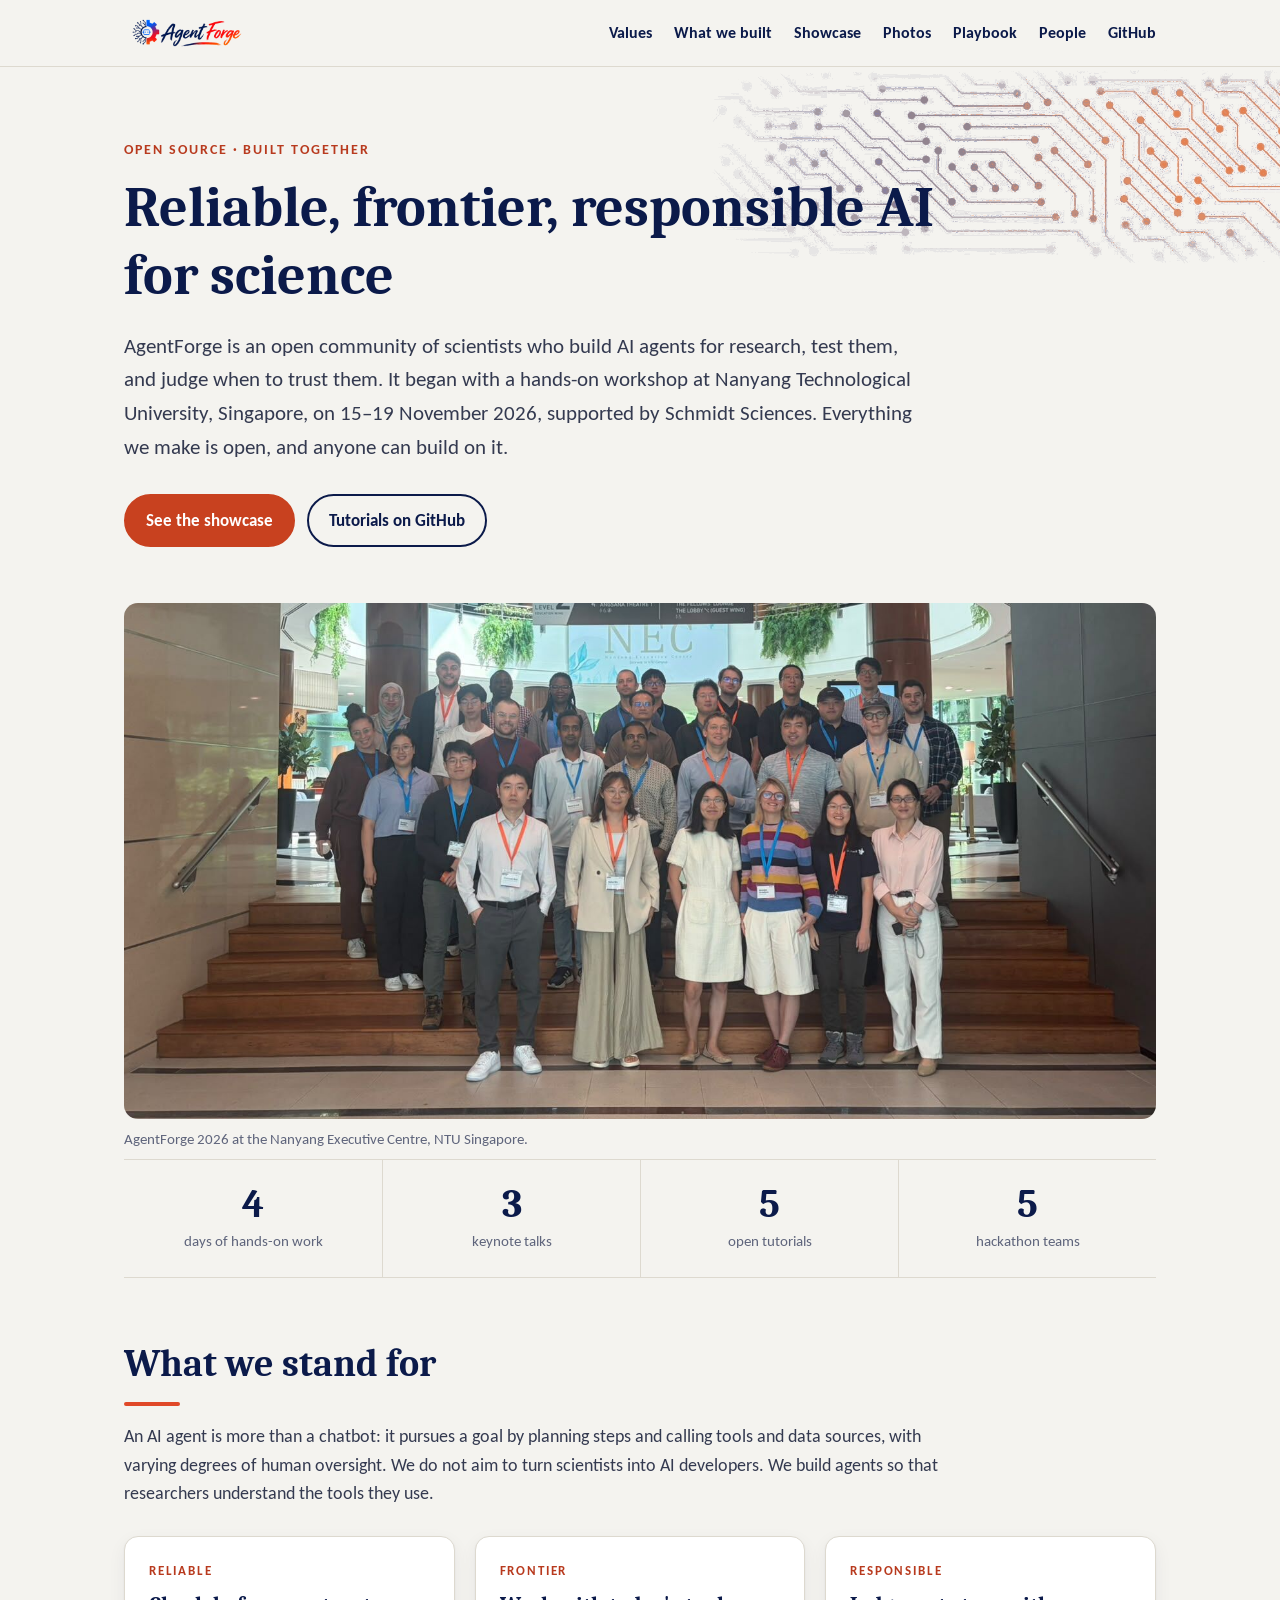
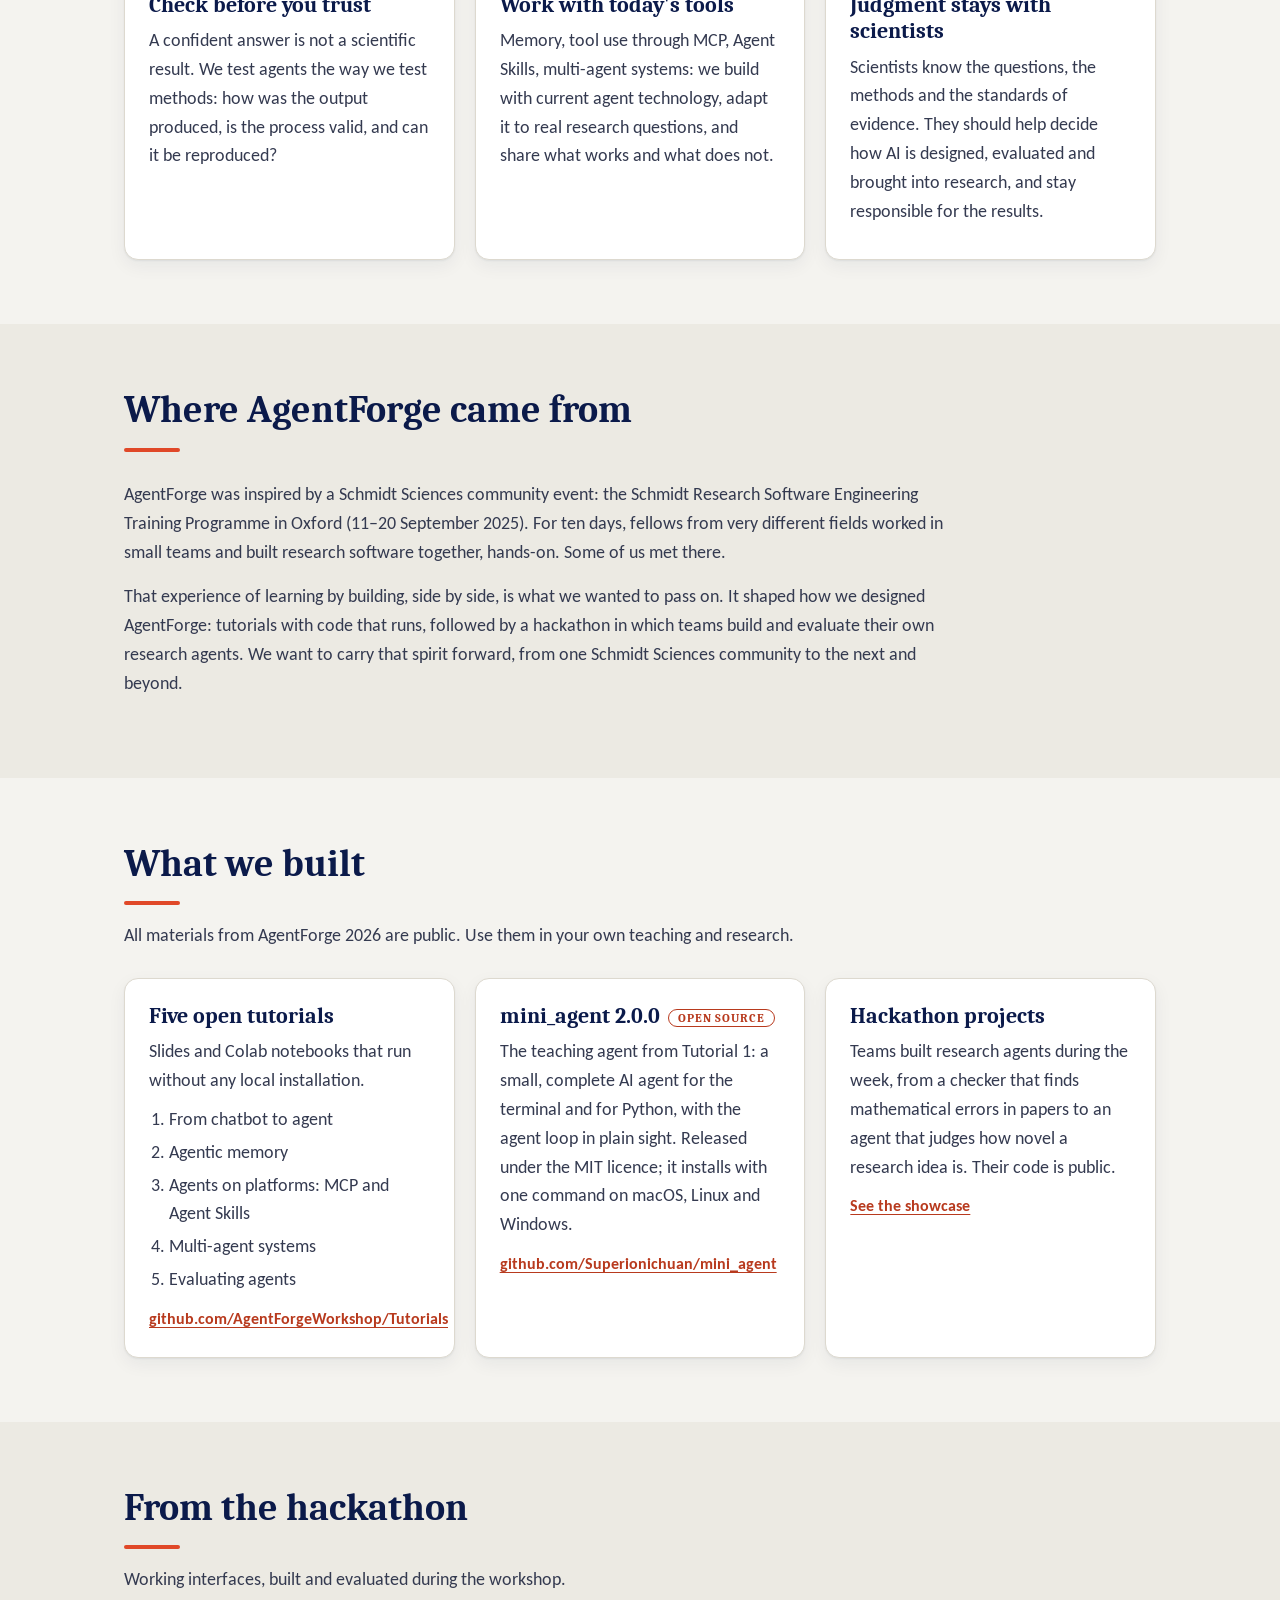
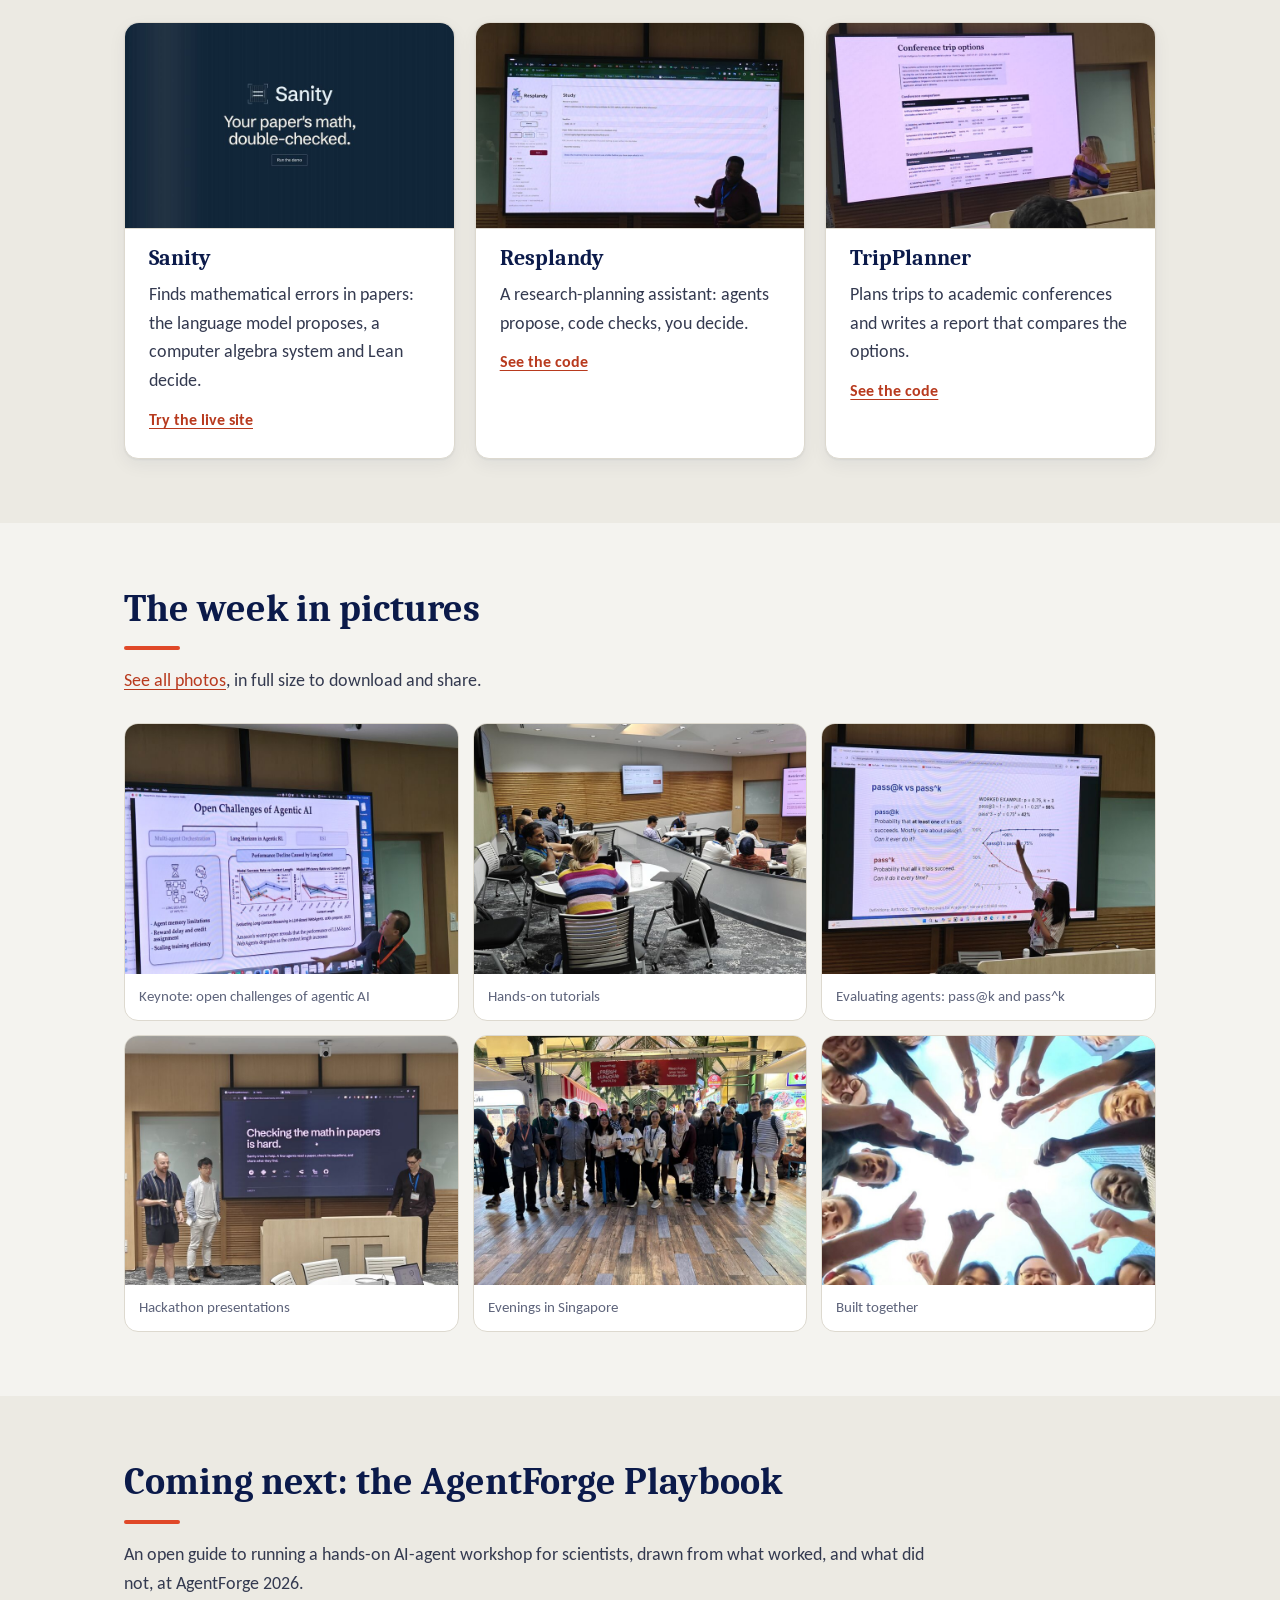
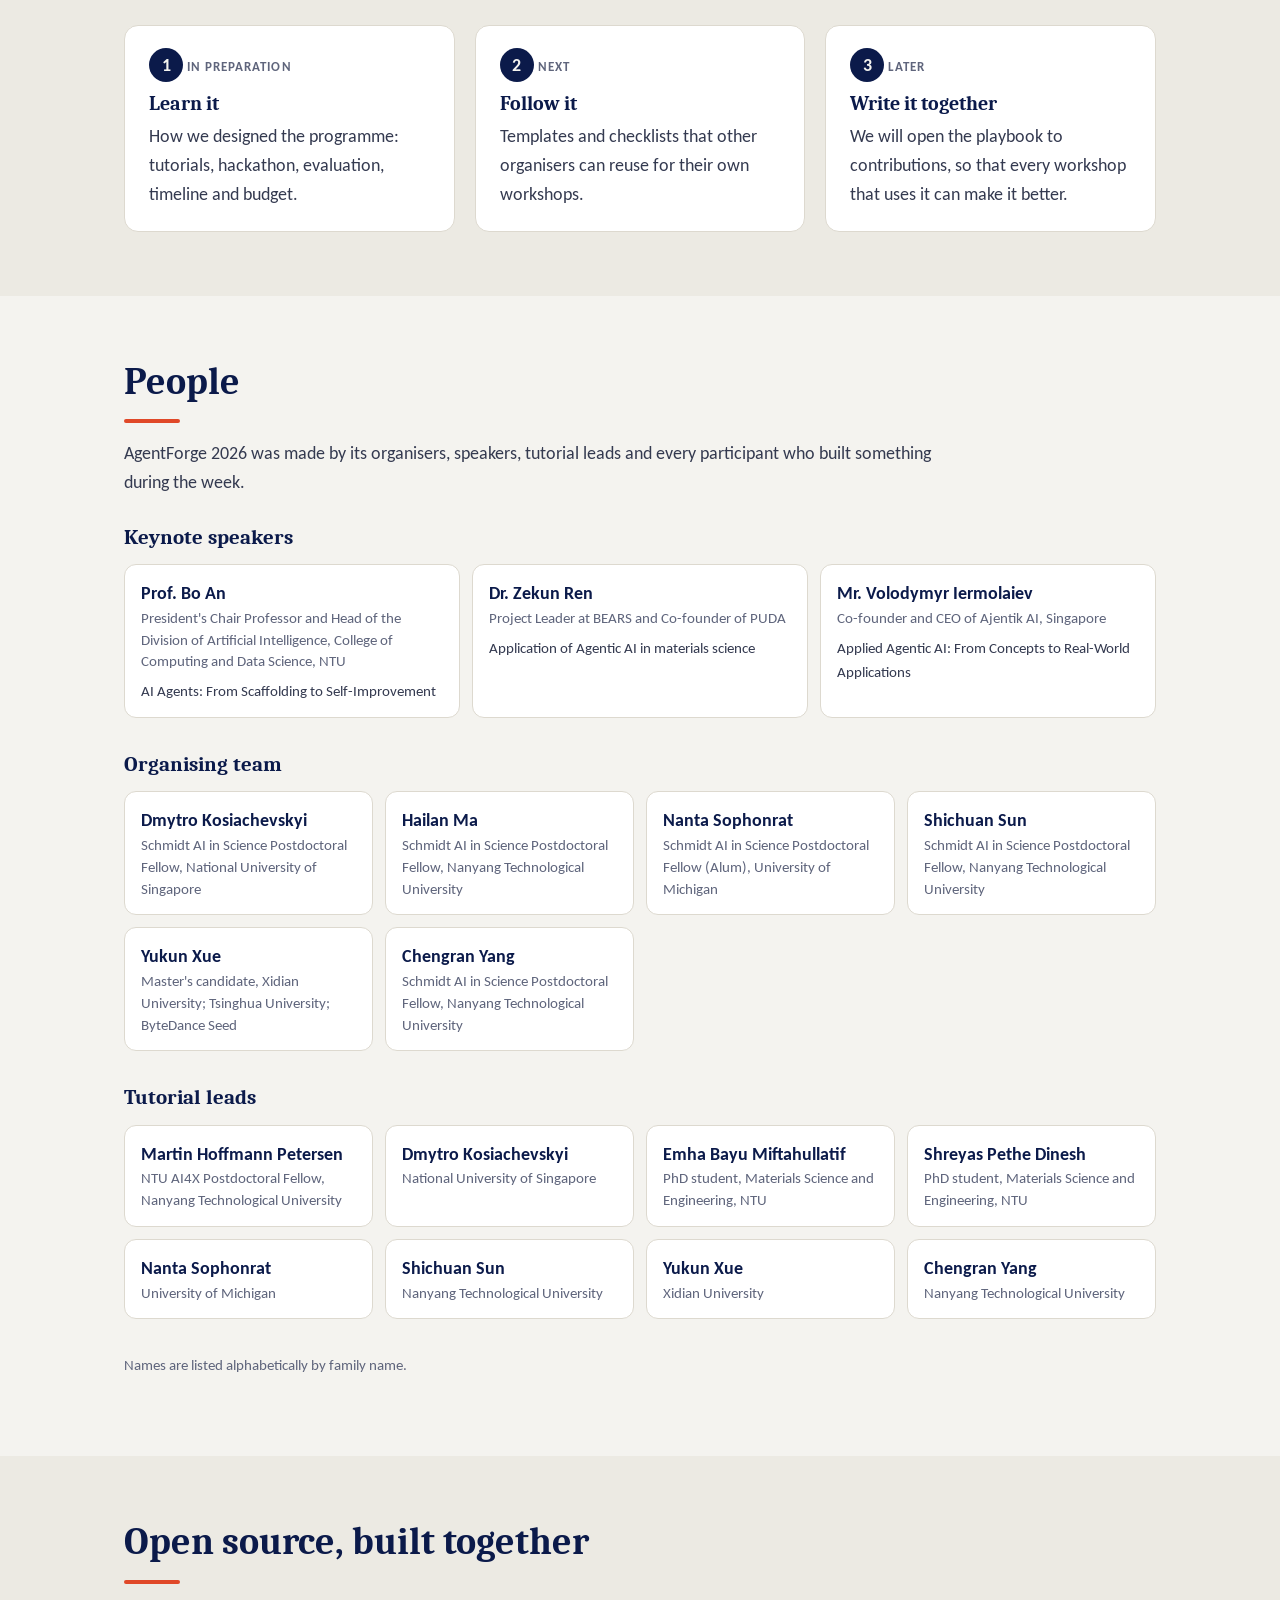
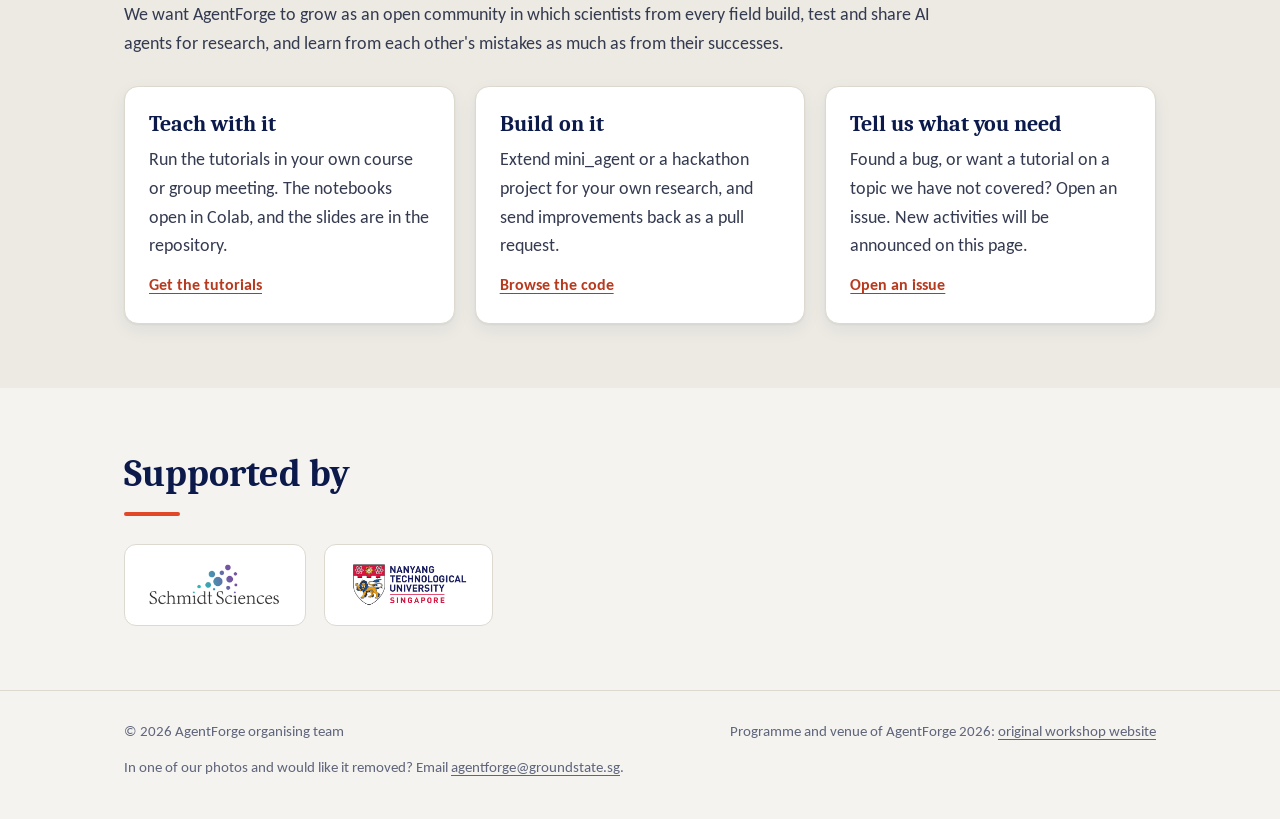
==== index.html @ 8f519581 "Footer: photo removal requests by email" ====
<!doctype html>
<html lang="en">
<head>
  <meta charset="utf-8">
  <meta name="viewport" content="width=device-width, initial-scale=1">
  <title>AgentForge — Reliable, frontier, responsible AI for science</title>
  <meta name="description" content="AgentForge is an open, co-created community of scientists who build, test and share AI agents for research. It grew from a hands-on workshop at NTU Singapore (15–19 November 2026), supported by Schmidt Sciences. All tutorials and code are open source.">
  <link rel="canonical" href="https://agentforge.groundstate.sg/">
  <meta property="og:type" content="website">
  <meta property="og:title" content="AgentForge — Reliable, frontier, responsible AI for science">
  <meta property="og:description" content="An open, co-created community of scientists building AI agents for research. Open tutorials, an open-source teaching agent, and hackathon projects from AgentForge 2026 in Singapore.">
  <meta property="og:url" content="https://agentforge.groundstate.sg/">
  <meta property="og:image" content="https://agentforge.groundstate.sg/assets/og-image.png">
  <meta name="twitter:card" content="summary_large_image">
  <link rel="icon" type="image/png" href="assets/favicon.png">
  <link rel="apple-touch-icon" href="assets/apple-touch-icon.png">
  <link rel="preconnect" href="https://fonts.googleapis.com">
  <link rel="preconnect" href="https://fonts.gstatic.com" crossorigin>
  <link href="https://fonts.googleapis.com/css2?family=Caladea:wght@400;700&family=Carlito:wght@400;700&display=swap" rel="stylesheet">
  <link rel="stylesheet" href="assets/site.css">
  <script type="application/ld+json">
  {
    "@context": "https://schema.org",
    "@type": "EducationEvent",
    "name": "AgentForge 2026: Hands-on Workshop on AI Agents as Scientific Research Assistants",
    "startDate": "2026-11-15",
    "endDate": "2026-11-19",
    "eventAttendanceMode": "https://schema.org/OfflineEventAttendanceMode",
    "location": {
      "@type": "Place",
      "name": "Nanyang Executive Centre, Nanyang Technological University",
      "address": { "@type": "PostalAddress", "addressLocality": "Singapore", "addressCountry": "SG" }
    },
    "organizer": { "@type": "Organization", "name": "AgentForge organising team", "url": "https://agentforge.groundstate.sg/" },
    "sponsor": [
      { "@type": "Organization", "name": "Schmidt Sciences" },
      { "@type": "Organization", "name": "Nanyang Technological University" }
    ],
    "url": "https://agentforge.groundstate.sg/",
    "image": "https://agentforge.groundstate.sg/assets/photos/group-nec.jpg",
    "description": "A hands-on workshop in which scientists build AI agents, learn how they work and evaluate when to trust them."
  }
  </script>
</head>
<body>
<a class="skip" href="#main">Skip to content</a>
<header class="site-header">
  <div class="wrap">
    <a class="brand" href="./" aria-label="AgentForge home">
      <picture>
        <source srcset="assets/agentforge-logo-dark.png" media="(prefers-color-scheme: dark)">
        <img src="assets/agentforge-logo.png" alt="AgentForge" width="127" height="38">
      </picture>
    </a>
    <nav class="nav" aria-label="Main">
      <a href="#values">Values</a>
      <a href="#built">What we built</a>
      <a href="showcase.html">Showcase</a>
      <a href="photos.html">Photos</a>
      <a href="#playbook">Playbook</a>
      <a href="#people">People</a>
      <a href="https://github.com/AgentForgeWorkshop">GitHub</a>
    </nav>
  </div>
</header>

<main id="main">
  <div class="hero">
    <div class="wrap">
      <p class="kicker">Open source · Built together</p>
      <h1>Reliable, frontier, responsible AI for science</h1>
      <p class="lede">AgentForge is an open community of scientists who build AI agents for research, test them, and judge when to trust them. It began with a hands-on workshop at Nanyang Technological University, Singapore, on 15–19 November 2026, supported by Schmidt Sciences. Everything we make is open, and anyone can build on it.</p>
      <div class="buttons">
        <a class="btn primary" href="showcase.html">See the showcase</a>
        <a class="btn ghost" href="https://github.com/AgentForgeWorkshop/Tutorials">Tutorials on GitHub</a>
      </div>
    </div>
  </div>

  <div class="wrap">
    <figure class="photo-band">
      <img src="assets/photos/group-nec.jpg" alt="AgentForge 2026 participants and organisers on the stairs of the Nanyang Executive Centre" width="1600" height="800">
      <figcaption>AgentForge 2026 at the Nanyang Executive Centre, NTU Singapore.</figcaption>
    </figure>
    <div class="stats" aria-label="AgentForge 2026 in numbers">
      <div class="stat"><b>4</b><span>days of hands-on work</span></div>
      <div class="stat"><b>3</b><span>keynote talks</span></div>
      <div class="stat"><b>5</b><span>open tutorials</span></div>
      <div class="stat"><b>5</b><span>hackathon teams</span></div>
    </div>
  </div>

  <section id="values">
    <div class="wrap">
      <div class="section-head">
        <h2>What we stand for</h2>
        <p>An AI agent is more than a chatbot: it pursues a goal by planning steps and calling tools and data sources, with varying degrees of human oversight. We do not aim to turn scientists into AI developers. We build agents so that researchers understand the tools they use.</p>
      </div>
      <div class="grid">
        <div class="card">
          <p class="pillar-word">Reliable</p>
          <h3>Check before you trust</h3>
          <p>A confident answer is not a scientific result. We test agents the way we test methods: how was the output produced, is the process valid, and can it be reproduced?</p>
        </div>
        <div class="card">
          <p class="pillar-word">Frontier</p>
          <h3>Work with today's tools</h3>
          <p>Memory, tool use through MCP, Agent Skills, multi-agent systems: we build with current agent technology, adapt it to real research questions, and share what works and what does not.</p>
        </div>
        <div class="card">
          <p class="pillar-word">Responsible</p>
          <h3>Judgment stays with scientists</h3>
          <p>Scientists know the questions, the methods and the standards of evidence. They should help decide how AI is designed, evaluated and brought into research, and stay responsible for the results.</p>
        </div>
      </div>
    </div>
  </section>

  <section class="alt" id="origin">
    <div class="wrap"><div class="prose">
      <div class="section-head">
        <h2>Where AgentForge came from</h2>
      </div>
      <p>AgentForge was inspired by a Schmidt Sciences community event: the Schmidt Research Software Engineering Training Programme in Oxford (11–20 September 2025). For ten days, fellows from very different fields worked in small teams and built research software together, hands-on. Some of us met there.</p>
      <p>That experience of learning by building, side by side, is what we wanted to pass on. It shaped how we designed AgentForge: tutorials with code that runs, followed by a hackathon in which teams build and evaluate their own research agents. We want to carry that spirit forward, from one Schmidt Sciences community to the next and beyond.</p>
    </div></div>
  </section>

  <section id="built">
    <div class="wrap">
      <div class="section-head">
        <h2>What we built</h2>
        <p>All materials from AgentForge 2026 are public. Use them in your own teaching and research.</p>
      </div>
      <div class="grid">
        <div class="card">
          <h3>Five open tutorials</h3>
          <p>Slides and Colab notebooks that run without any local installation.</p>
          <ol>
            <li>From chatbot to agent</li>
            <li>Agentic memory</li>
            <li>Agents on platforms: MCP and Agent Skills</li>
            <li>Multi-agent systems</li>
            <li>Evaluating agents</li>
          </ol>
          <a class="more" href="https://github.com/AgentForgeWorkshop/Tutorials">github.com/AgentForgeWorkshop/Tutorials</a>
        </div>
        <div class="card">
          <h3>mini_agent 2.0.0<span class="badge">open source</span></h3>
          <p>The teaching agent from Tutorial 1: a small, complete AI agent for the terminal and for Python, with the agent loop in plain sight. Released under the MIT licence; it installs with one command on macOS, Linux and Windows.</p>
          <a class="more" href="https://github.com/Superionichuan/mini_agent">github.com/Superionichuan/mini_agent</a>
        </div>
        <div class="card">
          <h3>Hackathon projects</h3>
          <p>Teams built research agents during the week, from a checker that finds mathematical errors in papers to an agent that judges how novel a research idea is. Their code is public.</p>
          <a class="more" href="showcase.html">See the showcase</a>
        </div>
      </div>
    </div>
  </section>

  <section class="alt" id="hackathon">
    <div class="wrap">
      <div class="section-head">
        <h2>From the hackathon</h2>
        <p>Working interfaces, built and evaluated during the workshop.</p>
      </div>
      <div class="grid">
        <div class="card">
          <figure class="shot"><img src="assets/photos/ui-sanity.jpg" alt="Sanity website: Your paper's math, double-checked" width="800" height="500" loading="lazy"></figure>
          <h3>Sanity</h3>
          <p>Finds mathematical errors in papers: the language model proposes, a computer algebra system and Lean decide.</p>
          <a class="more" href="https://ilkhamfy.github.io/sanity/">Try the live site</a>
        </div>
        <div class="card">
          <figure class="shot"><img src="assets/photos/ui-resplandy.jpg" alt="The Resplandy research-planning app shown on the screen during the final presentations" width="800" height="500" loading="lazy"></figure>
          <h3>Resplandy</h3>
          <p>A research-planning assistant: agents propose, code checks, you decide.</p>
          <a class="more" href="https://github.com/rugphy-hub/resplandy">See the code</a>
        </div>
        <div class="card">
          <figure class="shot"><img src="assets/photos/ui-tripplanner.jpg" alt="A TripPlanner report comparing conference trip options, shown during the final presentations" width="800" height="500" loading="lazy"></figure>
          <h3>TripPlanner</h3>
          <p>Plans trips to academic conferences and writes a report that compares the options.</p>
          <a class="more" href="https://github.com/AgentForgeWorkshop/TripPlanner">See the code</a>
        </div>
      </div>
    </div>
  </section>


  <section id="photos">
    <div class="wrap">
      <div class="section-head">
        <h2>The week in pictures</h2>
        <p><a href="photos.html">See all photos</a>, in full size to download and share.</p>
      </div>
      <div class="gallery">
        <figure><img src="assets/photos/keynote.jpg" alt="Prof. Bo An giving the opening keynote" width="800" height="600" loading="lazy"><figcaption>Keynote: open challenges of agentic AI</figcaption></figure>
        <figure><img src="assets/photos/hands-on.jpg" alt="Participants working on laptops at round tables" width="800" height="600" loading="lazy"><figcaption>Hands-on tutorials</figcaption></figure>
        <figure><img src="assets/photos/tutorial.jpg" alt="A tutorial lead explaining pass@k at the screen" width="800" height="600" loading="lazy"><figcaption>Evaluating agents: pass@k and pass^k</figcaption></figure>
        <figure><img src="assets/photos/hackathon.jpg" alt="The Sanity team presenting their project" width="800" height="600" loading="lazy"><figcaption>Hackathon presentations</figcaption></figure>
        <figure><img src="assets/photos/evening.jpg" alt="Participants together on an evening outing in Singapore" width="800" height="600" loading="lazy"><figcaption>Evenings in Singapore</figcaption></figure>
        <figure><img src="assets/photos/together.jpg" alt="Participants' hands meeting in a circle, seen from below" width="800" height="600" loading="lazy"><figcaption>Built together</figcaption></figure>
      </div>
    </div>
  </section>

  <section class="alt" id="playbook">
    <div class="wrap">
      <div class="section-head">
        <h2>Coming next: the AgentForge Playbook</h2>
        <p>An open guide to running a hands-on AI-agent workshop for scientists, drawn from what worked, and what did not, at AgentForge 2026.</p>
      </div>
      <div class="steps">
        <div class="step">
          <span class="status">In preparation</span>
          <h3>Learn it</h3>
          <p>How we designed the programme: tutorials, hackathon, evaluation, timeline and budget.</p>
        </div>
        <div class="step">
          <span class="status">Next</span>
          <h3>Follow it</h3>
          <p>Templates and checklists that other organisers can reuse for their own workshops.</p>
        </div>
        <div class="step">
          <span class="status">Later</span>
          <h3>Write it together</h3>
          <p>We will open the playbook to contributions, so that every workshop that uses it can make it better.</p>
        </div>
      </div>
    </div>
  </section>

  <section id="people">
    <div class="wrap">
      <div class="section-head">
        <h2>People</h2>
        <p>AgentForge 2026 was made by its organisers, speakers, tutorial leads and every participant who built something during the week.</p>
      </div>

      <div class="people-group">
        <h3>Keynote speakers</h3>
        <ul class="people">
          <li><b>Prof. Bo An</b><span>President's Chair Professor and Head of the Division of Artificial Intelligence, College of Computing and Data Science, NTU</span><em>AI Agents: From Scaffolding to Self-Improvement</em></li>
          <li><b>Dr. Zekun Ren</b><span>Project Leader at BEARS and Co-founder of PUDA</span><em>Application of Agentic AI in materials science</em></li>
          <li><b>Mr. Volodymyr Iermolaiev</b><span>Co-founder and CEO of Ajentik AI, Singapore</span><em>Applied Agentic AI: From Concepts to Real-World Applications</em></li>
        </ul>
      </div>

      <div class="people-group">
        <h3>Organising team</h3>
        <ul class="people">
          <li><b>Dmytro Kosiachevskyi</b><span>Schmidt AI in Science Postdoctoral Fellow, National University of Singapore</span></li>
          <li><b>Hailan Ma</b><span>Schmidt AI in Science Postdoctoral Fellow, Nanyang Technological University</span></li>
          <li><b>Nanta Sophonrat</b><span>Schmidt AI in Science Postdoctoral Fellow (Alum), University of Michigan</span></li>
          <li><b>Shichuan Sun</b><span>Schmidt AI in Science Postdoctoral Fellow, Nanyang Technological University</span></li>
          <li><b>Yukun Xue</b><span>Master's candidate, Xidian University; Tsinghua University; ByteDance Seed</span></li>
          <li><b>Chengran Yang</b><span>Schmidt AI in Science Postdoctoral Fellow, Nanyang Technological University</span></li>
        </ul>
      </div>

      <div class="people-group">
        <h3>Tutorial leads</h3>
        <ul class="people">
          <li><b>Martin Hoffmann Petersen</b><span>NTU AI4X Postdoctoral Fellow, Nanyang Technological University</span></li>
          <li><b>Dmytro Kosiachevskyi</b><span>National University of Singapore</span></li>
          <li><b>Emha Bayu Miftahullatif</b><span>PhD student, Materials Science and Engineering, NTU</span></li>
          <li><b>Shreyas Pethe Dinesh</b><span>PhD student, Materials Science and Engineering, NTU</span></li>
          <li><b>Nanta Sophonrat</b><span>University of Michigan</span></li>
          <li><b>Shichuan Sun</b><span>Nanyang Technological University</span></li>
          <li><b>Yukun Xue</b><span>Xidian University</span></li>
          <li><b>Chengran Yang</b><span>Nanyang Technological University</span></li>
        </ul>
      </div>
      <p class="note">Names are listed alphabetically by family name.</p>
    </div>
  </section>

  <section class="alt" id="involved">
    <div class="wrap">
      <div class="section-head">
        <h2>Open source, built together</h2>
        <p>We want AgentForge to grow as an open community in which scientists from every field build, test and share AI agents for research, and learn from each other's mistakes as much as from their successes.</p>
      </div>
      <div class="grid">
        <div class="card">
          <h3>Teach with it</h3>
          <p>Run the tutorials in your own course or group meeting. The notebooks open in Colab, and the slides are in the repository.</p>
          <a class="more" href="https://github.com/AgentForgeWorkshop/Tutorials">Get the tutorials</a>
        </div>
        <div class="card">
          <h3>Build on it</h3>
          <p>Extend mini_agent or a hackathon project for your own research, and send improvements back as a pull request.</p>
          <a class="more" href="https://github.com/AgentForgeWorkshop">Browse the code</a>
        </div>
        <div class="card">
          <h3>Tell us what you need</h3>
          <p>Found a bug, or want a tutorial on a topic we have not covered? Open an issue. New activities will be announced on this page.</p>
          <a class="more" href="https://github.com/AgentForgeWorkshop/Tutorials/issues">Open an issue</a>
        </div>
      </div>
    </div>
  </section>

  <section id="supporters">
    <div class="wrap">
      <div class="section-head">
        <h2>Supported by</h2>
      </div>
      <div class="supporters">
        <a href="https://www.schmidtsciences.org/"><img src="assets/schmidt-logo.png" alt="Schmidt Sciences" width="140" height="52"></a>
        <a href="https://www.ntu.edu.sg/"><img src="assets/ntu-logo.png" alt="Nanyang Technological University" width="127" height="52"></a>
      </div>
    </div>
  </section>
</main>

<footer class="site-footer">
  <div class="wrap">
    <span>© 2026 AgentForge organising team</span>
    <span>Programme and venue of AgentForge 2026: <a href="https://agentforgeworkshop.github.io/workshop-site/">original workshop website</a></span>
    <span>In one of our photos and would like it removed? Email <a href="mailto:agentforge@groundstate.sg">agentforge@groundstate.sg</a>.</span>
  </div>
</footer>
</body>
</html>
---- assets/site.css ----
/* AgentForge site — palette and type follow the workshop slides (navy, orange-red; Caladea / Carlito) */
:root {
  --bg: #F4F3EF;
  --panel: #FFFFFF;
  --panel-alt: #ECEAE3;
  --ink: #0B1A4A;
  --text: #343A50;
  --muted: #5F657C;
  --border: #DDD9CF;
  --accent: #E04828;          /* decorative: rules, dots */
  --accent-text: #B83A1E;     /* links and kickers on light background (AA) */
  --accent-strong: #C8411F;   /* button background with white text (AA) */
  --chip: #FFFFFF;
  --shadow: 0 1px 2px rgba(11, 26, 74, .06), 0 6px 18px rgba(11, 26, 74, .06);
  --radius: 14px;
  --max: 1080px;
  --font-display: 'Caladea', Cambria, Georgia, serif;
  --font-body: 'Carlito', Calibri, 'Segoe UI', system-ui, -apple-system, sans-serif;
}
@media (prefers-color-scheme: dark) {
  :root {
    --bg: #0D1330;
    --panel: #141B3D;
    --panel-alt: #1A2248;
    --ink: #EEF0F8;
    --text: #CDD1E1;
    --muted: #9AA0BA;
    --border: #283058;
    --accent: #F06A4A;
    --accent-text: #FF8A6B;
    --accent-strong: #C8411F;
    --chip: #F4F3EF;
    --shadow: none;
  }
}

* { box-sizing: border-box; }
html { scroll-behavior: smooth; }
body {
  margin: 0;
  background: var(--bg);
  color: var(--text);
  font-family: var(--font-body);
  font-size: 18px;
  line-height: 1.6;
  -webkit-font-smoothing: antialiased;
}
img { max-width: 100%; height: auto; }
a { color: var(--accent-text); text-underline-offset: 3px; }
a:hover { text-decoration-thickness: 2px; }
h1, h2, h3 { font-family: var(--font-display); color: var(--ink); line-height: 1.2; margin: 0; font-weight: 700; }
.wrap { max-width: var(--max); margin: 0 auto; padding: 0 24px; }
.skip { position: absolute; left: -999px; }
.skip:focus { left: 16px; top: 12px; background: var(--panel); padding: 8px 12px; z-index: 10; }

/* header */
.site-header { border-bottom: 1px solid var(--border); background: var(--bg); }
.site-header .wrap { display: flex; align-items: center; justify-content: space-between; gap: 16px; padding-top: 14px; padding-bottom: 14px; flex-wrap: wrap; }
.brand img { height: 38px; width: auto; display: block; }
.nav { display: flex; gap: 22px; flex-wrap: wrap; font-size: 16px; }
.nav a { color: var(--ink); text-decoration: none; font-weight: 600; }
.nav a:hover, .nav a[aria-current="page"] { color: var(--accent-text); }

/* hero */
.hero { position: relative; overflow: hidden; padding: 72px 0 56px; }
.hero::after {
  content: ""; position: absolute; right: -40px; top: 0; width: 620px; height: 200px;
  background: url("circuit.png") right top / contain no-repeat; opacity: .85; pointer-events: none;
}
@media (prefers-color-scheme: dark) { .hero::after { opacity: .45; } }
.kicker { font-size: 14px; font-weight: 700; letter-spacing: .14em; text-transform: uppercase; color: var(--accent-text); margin: 0 0 14px; }
.hero h1 { font-size: clamp(34px, 5.2vw, 56px); max-width: 15em; position: relative; z-index: 1; }
.lede { font-size: 21px; max-width: 38em; margin: 20px 0 30px; position: relative; z-index: 1; }
.buttons { display: flex; gap: 12px; flex-wrap: wrap; position: relative; z-index: 1; }
.btn { display: inline-block; padding: 11px 20px; border-radius: 999px; font-weight: 700; font-size: 17px; text-decoration: none; border: 2px solid var(--accent-strong); }
.btn.primary { background: var(--accent-strong); color: #fff; }
.btn.ghost { color: var(--ink); border-color: var(--ink); }
.btn:hover { filter: brightness(1.06); }

/* stats */
.stats { display: grid; grid-template-columns: repeat(auto-fit, minmax(150px, 1fr)); gap: 0; border-top: 1px solid var(--border); border-bottom: 1px solid var(--border); }
.stat { padding: 22px 12px; text-align: center; }
.stat + .stat { border-left: 1px solid var(--border); }
.stat b { display: block; font-family: var(--font-display); font-size: 40px; color: var(--ink); line-height: 1.1; }
.stat span { font-size: 15px; color: var(--muted); }
@media (max-width: 620px) { .stat + .stat { border-left: none; } .stat { border-bottom: 1px solid var(--border); } }

/* sections */
section { padding: 64px 0; }
section.alt { background: var(--panel-alt); }
.section-head { max-width: 46em; margin-bottom: 28px; }
.section-head h2 { font-size: clamp(28px, 3.4vw, 38px); }
.section-head h2::after { content: ""; display: block; width: 56px; height: 4px; background: var(--accent); margin-top: 14px; border-radius: 2px; }
.section-head p { margin: 16px 0 0; }
.grid { display: grid; gap: 20px; grid-template-columns: repeat(auto-fit, minmax(270px, 1fr)); }
.card { background: var(--panel); border: 1px solid var(--border); border-radius: var(--radius); padding: 24px; box-shadow: var(--shadow); }
.card h3 { font-size: 22px; margin-bottom: 8px; }
.card p { margin: 0 0 10px; }
.card ul, .card ol { margin: 6px 0 10px; padding-left: 20px; }
.card li { margin: 4px 0; }
.card .more { font-weight: 700; font-size: 16px; }
.badge { display: inline-block; font-size: 12px; font-weight: 700; letter-spacing: .08em; text-transform: uppercase; color: var(--accent-text); border: 1px solid currentColor; border-radius: 999px; padding: 1px 9px; margin-left: 8px; vertical-align: middle; }
.prose { max-width: 46em; }
.prose p { margin: 0 0 16px; }

/* quotes */
.quotes { display: grid; gap: 20px; grid-template-columns: repeat(auto-fit, minmax(260px, 1fr)); }
blockquote { margin: 0; background: var(--panel); border-left: 4px solid var(--accent); border-radius: 0 var(--radius) var(--radius) 0; padding: 20px 22px; font-family: var(--font-display); font-size: 20px; color: var(--ink); box-shadow: var(--shadow); }
.note { font-size: 15px; color: var(--muted); margin-top: 14px; }

/* people */
.people-group { margin-bottom: 34px; }
.people-group h3 { font-size: 21px; margin-bottom: 14px; }
.people { display: grid; gap: 12px; grid-template-columns: repeat(auto-fit, minmax(240px, 1fr)); list-style: none; margin: 0; padding: 0; }
.people li { background: var(--panel); border: 1px solid var(--border); border-radius: 12px; padding: 14px 16px; }
.people b { display: block; color: var(--ink); font-size: 18px; }
.people span { display: block; font-size: 15px; color: var(--muted); line-height: 1.45; }
.people em { display: block; font-style: normal; font-size: 15px; color: var(--text); margin-top: 6px; }

/* supporters */
.supporters { display: flex; gap: 18px; flex-wrap: wrap; align-items: center; }
.supporters a { background: var(--chip); border: 1px solid var(--border); border-radius: 12px; padding: 14px 20px; display: inline-flex; }
.supporters img { height: 52px; width: auto; display: block; }

/* footer */
.site-footer { border-top: 1px solid var(--border); padding: 28px 0 40px; font-size: 15px; color: var(--muted); }
.site-footer .wrap { display: flex; gap: 12px 28px; flex-wrap: wrap; justify-content: space-between; }
.site-footer a { color: var(--muted); }

@media (max-width: 620px) {
  body { font-size: 17px; }
  .wrap { padding: 0 16px; }
  .hero { padding: 48px 0 40px; }
  .hero::after { width: 300px; height: 96px; right: -70px; top: -18px; opacity: .3; }
  section { padding: 48px 0; }
  .nav { gap: 16px; }
}

/* photos */
.photo-band { margin: 0 auto 8px; }
.photo-band img { width: 100%; aspect-ratio: 2 / 1; object-fit: cover; border-radius: var(--radius); display: block; }
figure { margin: 0; }
figcaption { font-size: 15px; color: var(--muted); margin-top: 8px; }
.gallery { display: grid; gap: 14px; grid-template-columns: repeat(auto-fit, minmax(300px, 1fr)); }
.gallery figure { background: var(--panel); border: 1px solid var(--border); border-radius: var(--radius); overflow: hidden; }
.gallery img { width: 100%; aspect-ratio: 4 / 3; object-fit: cover; display: block; }
.gallery figcaption { padding: 10px 14px 12px; margin: 0; }
.card .shot { margin: -24px -24px 16px; border-bottom: 1px solid var(--border); }
.card .shot img { width: 100%; aspect-ratio: 16 / 10; object-fit: cover; display: block; border-radius: var(--radius) var(--radius) 0 0; }
.card .shot figcaption { font-size: 13px; padding: 6px 14px; margin: 0; }
.pillar-word { font-size: 13px; font-weight: 700; letter-spacing: .14em; text-transform: uppercase; color: var(--accent-text); margin: 0 0 6px; }

/* roadmap */
.steps { display: grid; gap: 20px; grid-template-columns: repeat(auto-fit, minmax(240px, 1fr)); counter-reset: step; }
.step { background: var(--panel); border: 1px solid var(--border); border-radius: var(--radius); padding: 22px 24px; position: relative; }
.step::before { counter-increment: step; content: counter(step); display: inline-flex; align-items: center; justify-content: center; width: 34px; height: 34px; border-radius: 50%; background: var(--ink); color: var(--bg); font-weight: 700; margin-bottom: 10px; }
.step h3 { font-size: 20px; margin-bottom: 6px; }
.step p { margin: 0; }
.status { font-size: 13px; font-weight: 700; letter-spacing: .08em; text-transform: uppercase; color: var(--muted); }
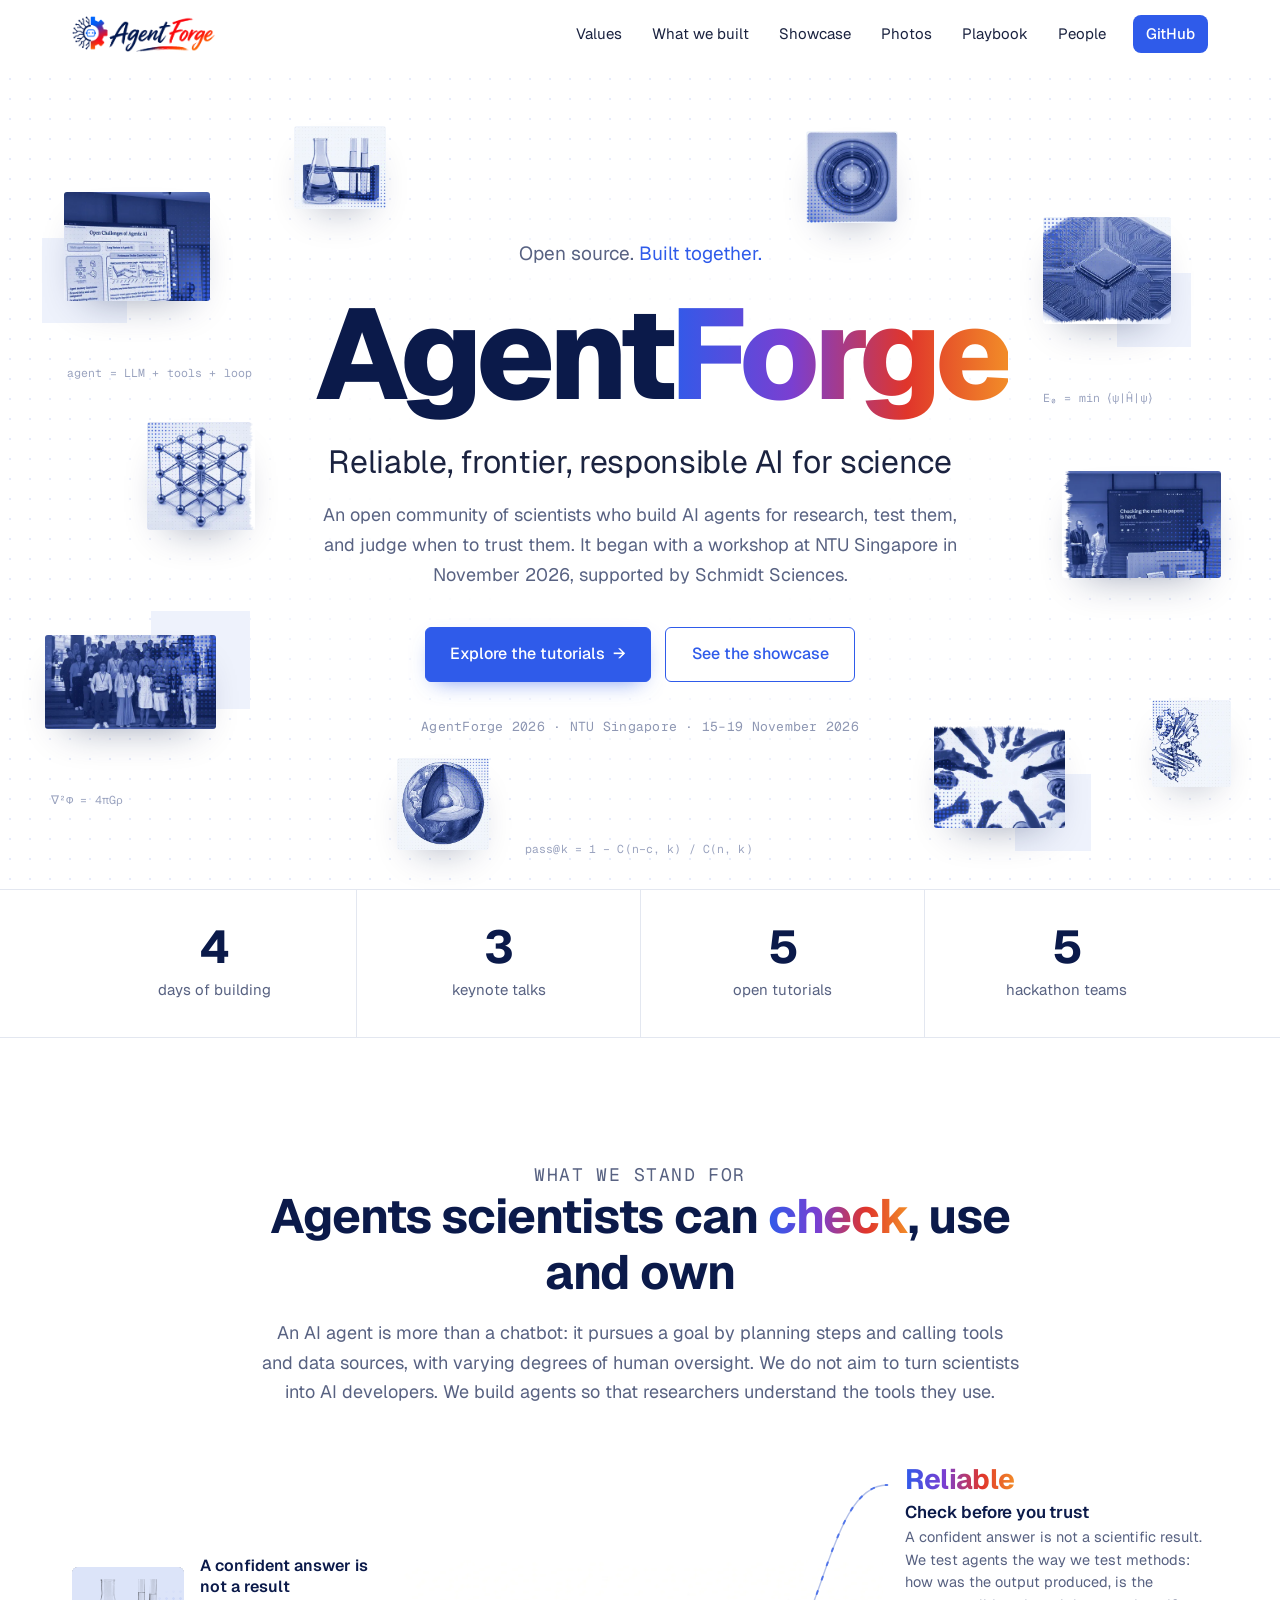
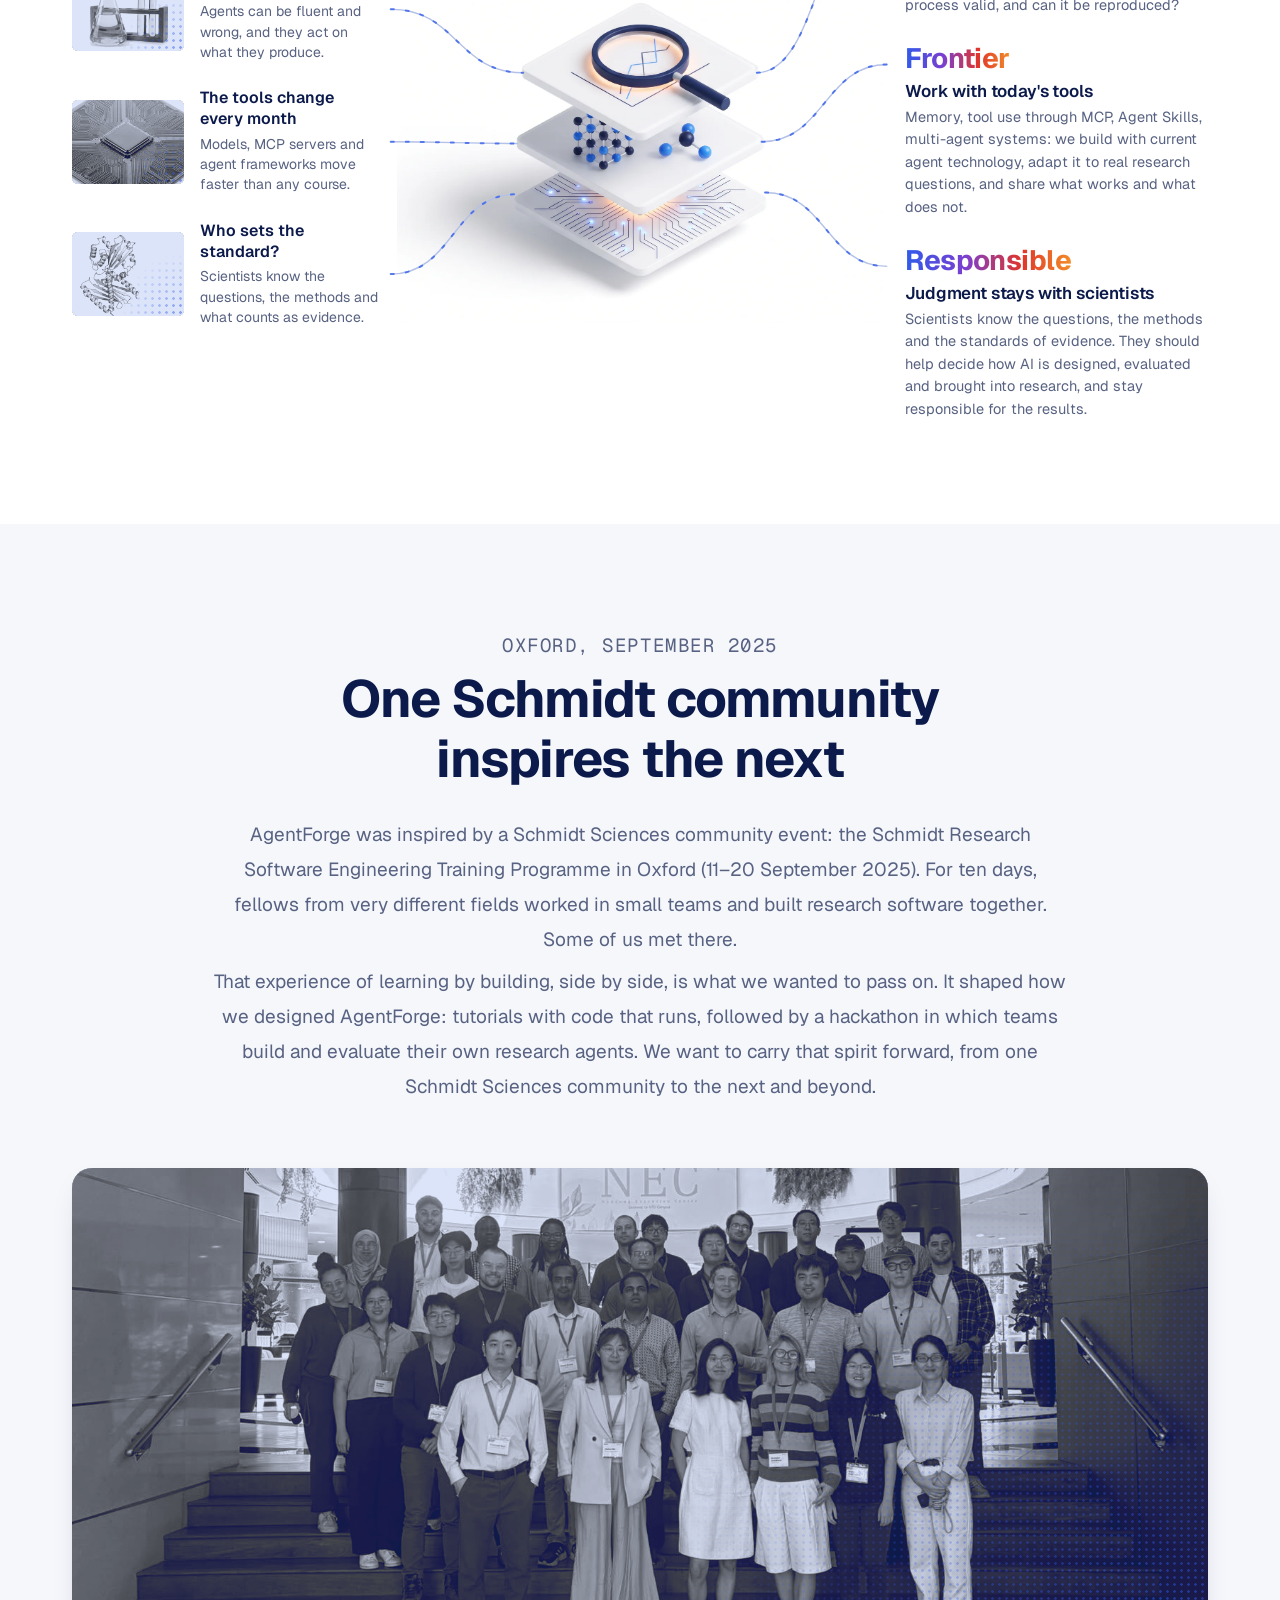
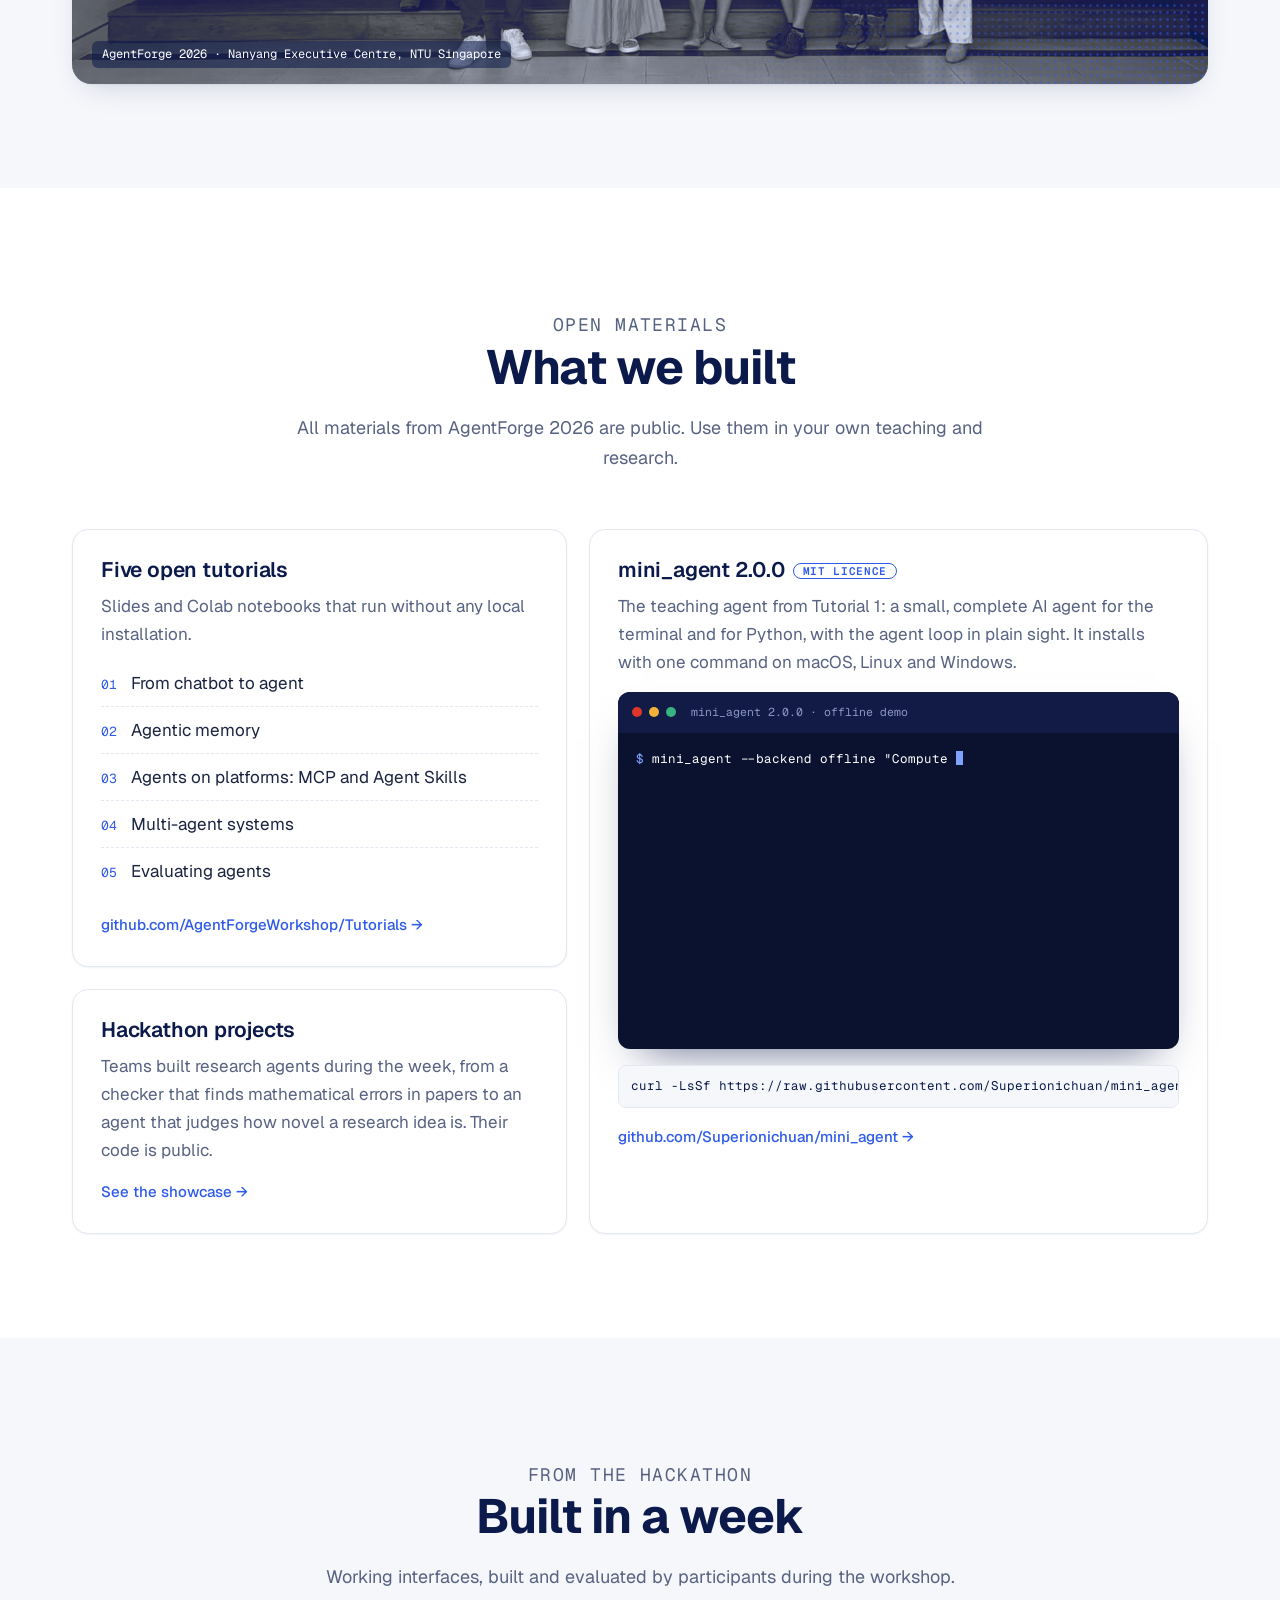
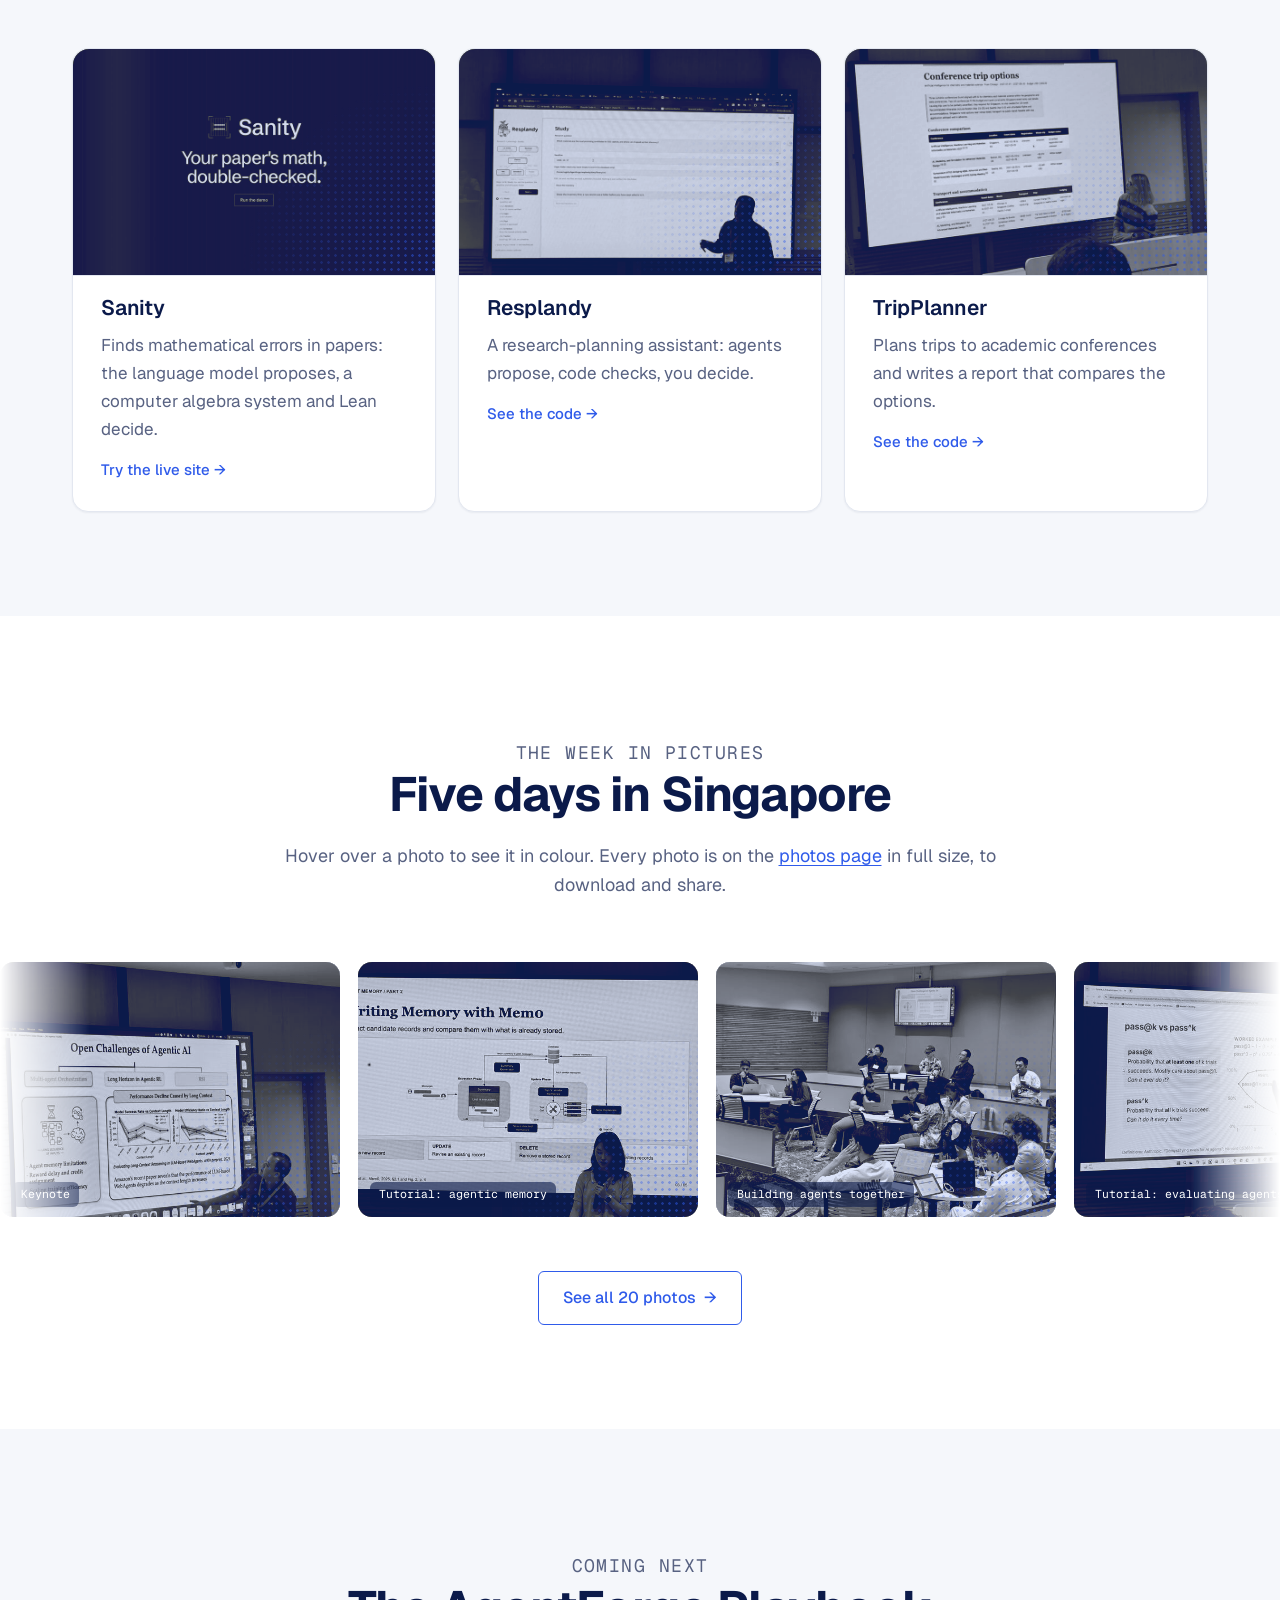
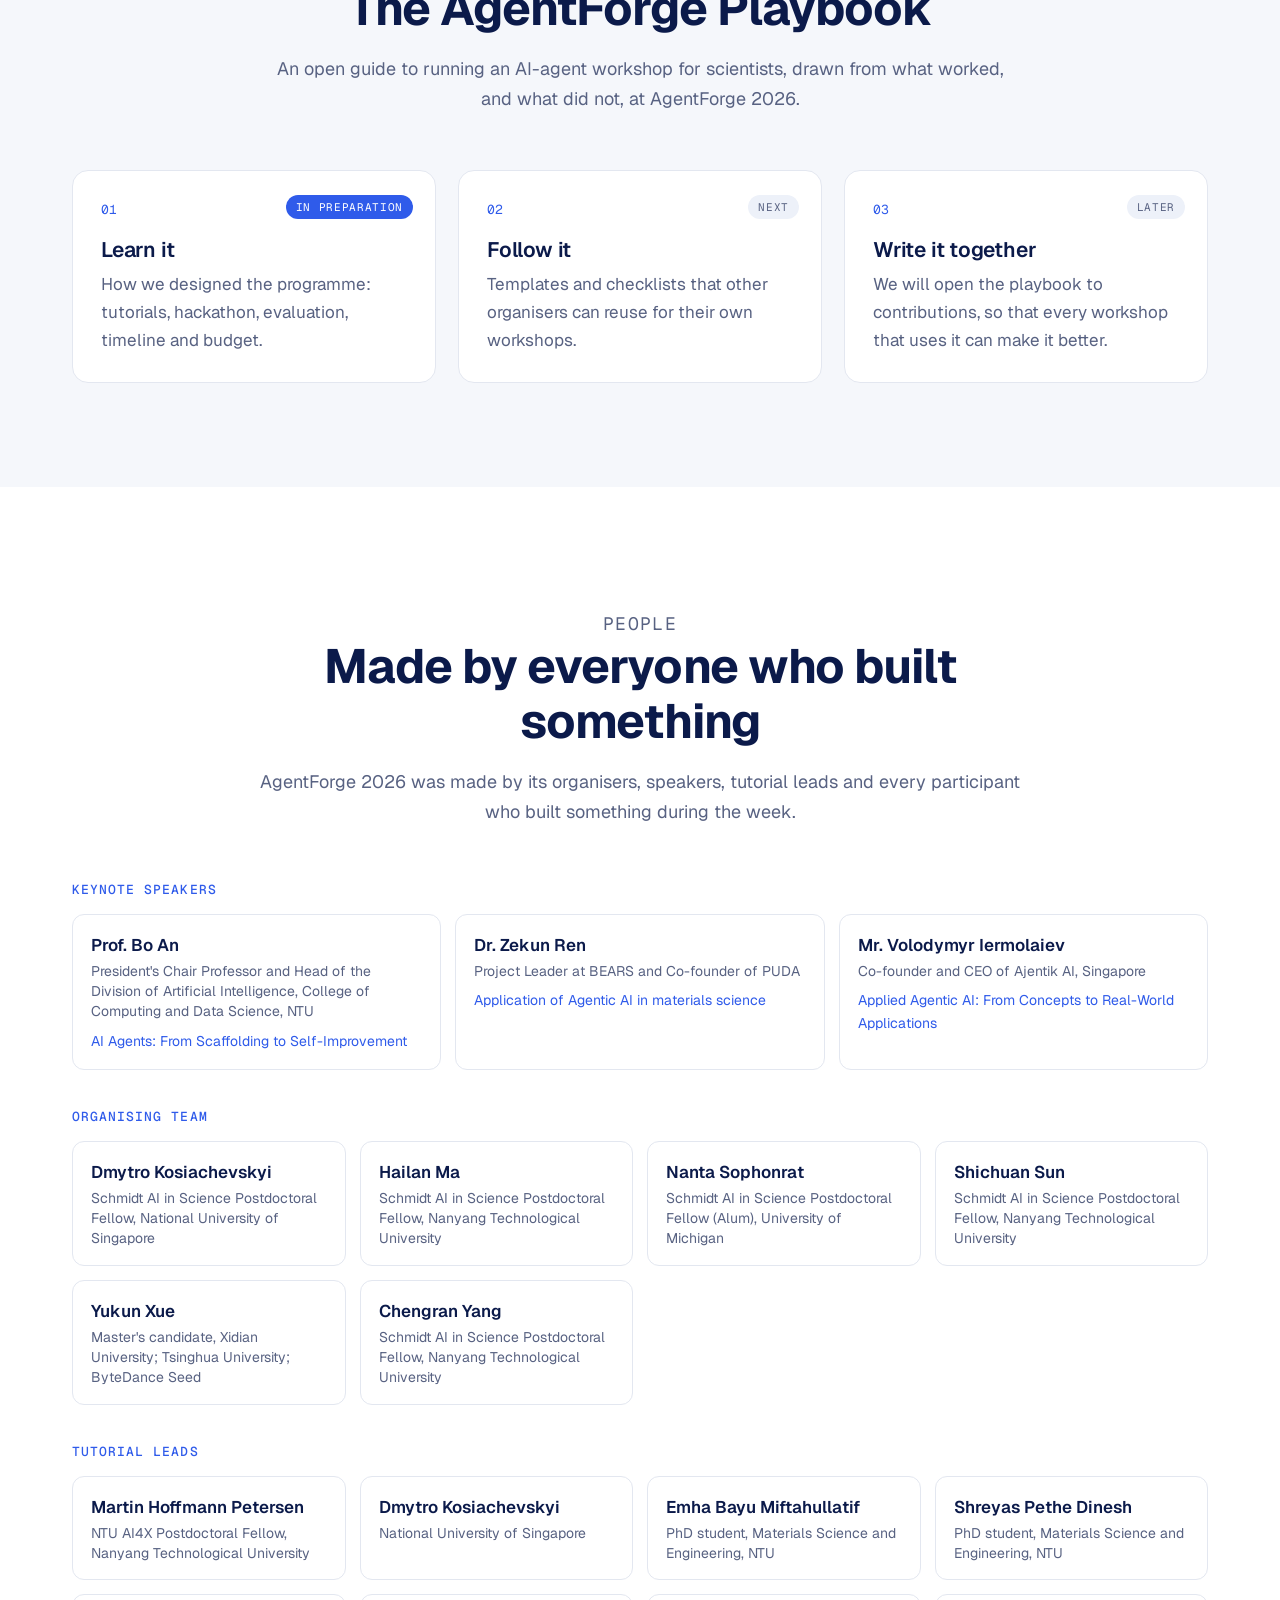
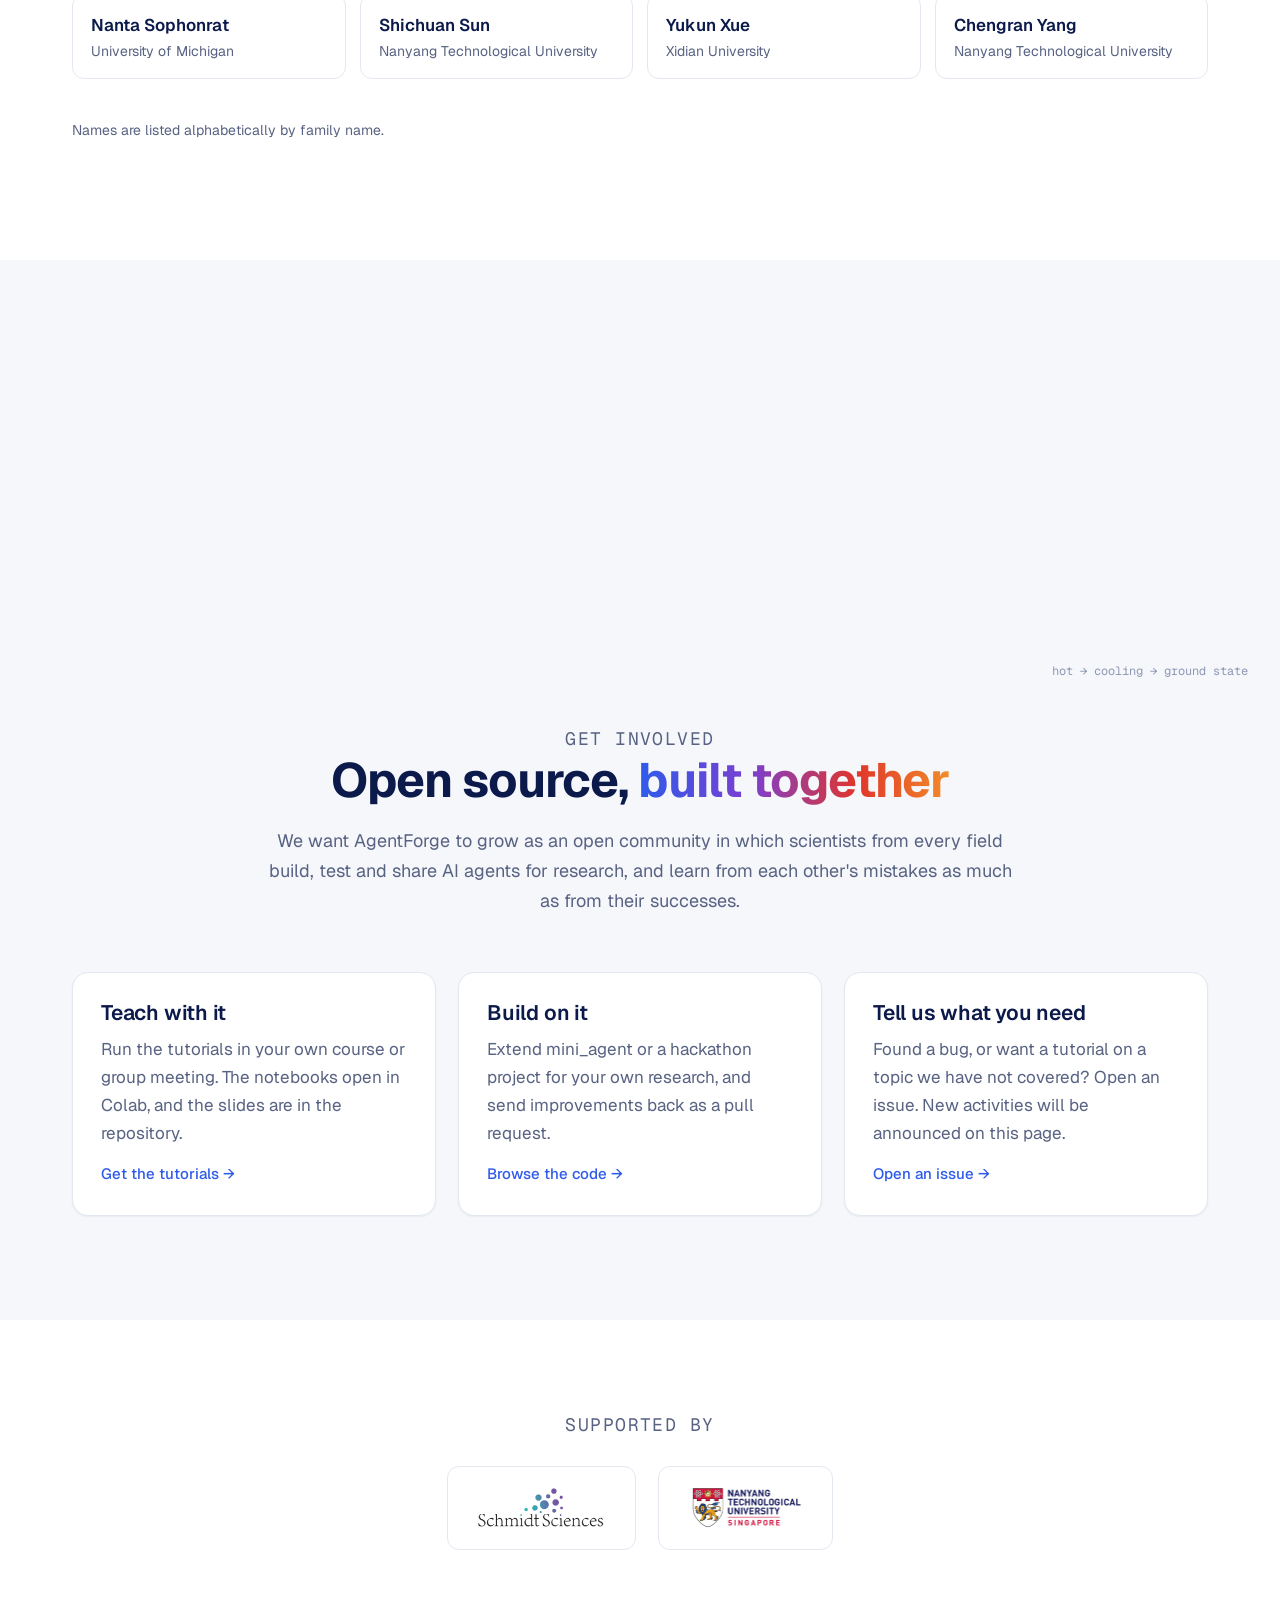
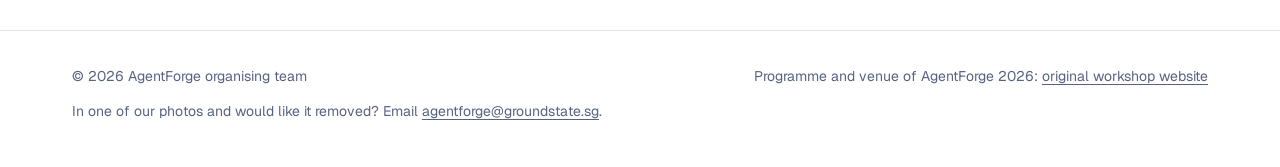
==== commit 2c70fa5f: "Redesign: collage hero, stance section, mini_agent terminal, origin story, photo strip, ground-state" ====
--- a/index.html
+++ b/index.html
@@ -1,11 +1,12 @@
 <!doctype html>
-<html lang="en">
+<html lang="en" class="no-js">
 <head>
   <meta charset="utf-8">
   <meta name="viewport" content="width=device-width, initial-scale=1">
   <title>AgentForge — Reliable, frontier, responsible AI for science</title>
-  <meta name="description" content="AgentForge is an open, co-created community of scientists who build, test and share AI agents for research. It grew from a hands-on workshop at NTU Singapore (15–19 November 2026), supported by Schmidt Sciences. All tutorials and code are open source.">
+  <meta name="description" content="AgentForge is an open, co-created community of scientists who build, test and share AI agents for research. It grew from a workshop at NTU Singapore (15–19 November 2026), supported by Schmidt Sciences. All tutorials and code are open source.">
   <link rel="canonical" href="https://agentforge.groundstate.sg/">
+  <meta name="theme-color" content="#0B1A4A">
   <meta property="og:type" content="website">
   <meta property="og:title" content="AgentForge — Reliable, frontier, responsible AI for science">
   <meta property="og:description" content="An open, co-created community of scientists building AI agents for research. Open tutorials, an open-source teaching agent, and hackathon projects from AgentForge 2026 in Singapore.">
@@ -16,7 +17,7 @@
   <link rel="apple-touch-icon" href="assets/apple-touch-icon.png">
   <link rel="preconnect" href="https://fonts.googleapis.com">
   <link rel="preconnect" href="https://fonts.gstatic.com" crossorigin>
-  <link href="https://fonts.googleapis.com/css2?family=Caladea:wght@400;700&family=Carlito:wght@400;700&display=swap" rel="stylesheet">
+  <link href="https://fonts.googleapis.com/css2?family=Geist:wght@300;400;500;600;700;800&family=Geist+Mono:wght@400;500&display=swap" rel="stylesheet">
   <link rel="stylesheet" href="assets/site.css">
   <script type="application/ld+json">
   {
@@ -38,7 +39,7 @@
     ],
     "url": "https://agentforge.groundstate.sg/",
     "image": "https://agentforge.groundstate.sg/assets/photos/group-nec.jpg",
-    "description": "A hands-on workshop in which scientists build AI agents, learn how they work and evaluate when to trust them."
+    "description": "A workshop in which scientists build AI agents, learn how they work and evaluate when to trust them."
   }
   </script>
 </head>
@@ -46,12 +47,7 @@
 <a class="skip" href="#main">Skip to content</a>
 <header class="site-header">
   <div class="wrap">
-    <a class="brand" href="./" aria-label="AgentForge home">
-      <picture>
-        <source srcset="assets/agentforge-logo-dark.png" media="(prefers-color-scheme: dark)">
-        <img src="assets/agentforge-logo.png" alt="AgentForge" width="127" height="38">
-      </picture>
-    </a>
+    <a class="brand" href="./" aria-label="AgentForge home"><img src="assets/agentforge-logo-trim.png" alt="AgentForge" width="143" height="36"></a>
     <nav class="nav" aria-label="Main">
       <a href="#values">Values</a>
       <a href="#built">What we built</a>
@@ -59,127 +55,170 @@
       <a href="photos.html">Photos</a>
       <a href="#playbook">Playbook</a>
       <a href="#people">People</a>
-      <a href="https://github.com/AgentForgeWorkshop">GitHub</a>
+      <a class="nav-cta" href="https://github.com/AgentForgeWorkshop">GitHub</a>
     </nav>
   </div>
 </header>
 
 <main id="main">
-  <div class="hero">
-    <div class="wrap">
-      <p class="kicker">Open source · Built together</p>
-      <h1>Reliable, frontier, responsible AI for science</h1>
-      <p class="lede">AgentForge is an open community of scientists who build AI agents for research, test them, and judge when to trust them. It began with a hands-on workshop at Nanyang Technological University, Singapore, on 15–19 November 2026, supported by Schmidt Sciences. Everything we make is open, and anyone can build on it.</p>
+  <div class="hero-x">
+    <div class="collage" aria-hidden="true">
+      <figure class="tile" style="--x:5%;--y:15%;--w:178px"><div class="par" data-depth="18"><div class="float" style="--dur:10s;--delay:-3s"><span class="sq" style="--sx:-15%;--sy:42%"></span><img src="assets/collage/keynote.webp" alt="" width="360" height="270"></div></div></figure>
+      <figure class="tile t-lattice t-hide-lg" style="--x:15.5%;--y:43%;--w:132px"><div class="par" data-depth="30"><div class="float" style="--dur:8s;--delay:-1s"><img src="assets/collage/lattice.webp" alt="" width="320" height="320"></div></div></figure>
+      <figure class="tile" style="--x:3.5%;--y:69%;--w:208px"><div class="par" data-depth="14"><div class="float" style="--dur:11s;--delay:-6s"><span class="sq" style="--sx:62%;--sy:-26%"></span><img src="assets/collage/group.webp" alt="" width="420" height="232"></div></div></figure>
+      <figure class="tile t-hide-lg" style="--x:23%;--y:7%;--w:112px"><div class="par" data-depth="34"><div class="float" style="--dur:9s;--delay:-4s"><img src="assets/collage/flask.webp" alt="" width="280" height="253"></div></div></figure>
+      <figure class="tile" style="--x:63%;--y:7.5%;--w:112px"><div class="par" data-depth="26"><div class="float" style="--dur:9.5s;--delay:-2s"><img src="assets/collage/diffraction.webp" alt="" width="260" height="260"></div></div></figure>
+      <figure class="tile" style="--x:81.5%;--y:18%;--w:156px"><div class="par" data-depth="22"><div class="float" style="--dur:10.5s;--delay:-5s"><span class="sq" style="--sx:58%;--sy:52%"></span><img src="assets/collage/chip.webp" alt="" width="330" height="277"></div></div></figure>
+      <figure class="tile" style="--x:83%;--y:49%;--w:194px"><div class="par" data-depth="16"><div class="float" style="--dur:12s;--delay:-7s"><img src="assets/collage/hackathon.webp" alt="" width="400" height="270"></div></div></figure>
+      <figure class="tile t-hide-lg" style="--x:31%;--y:84%;--w:112px"><div class="par" data-depth="28"><div class="float" style="--dur:8.5s;--delay:-3s"><img src="assets/collage/earth.webp" alt="" width="320" height="320"></div></div></figure>
+      <figure class="tile" style="--x:73%;--y:80%;--w:160px"><div class="par" data-depth="20"><div class="float" style="--dur:11s;--delay:-1s"><span class="sq" style="--sx:62%;--sy:48%"></span><img src="assets/collage/together.webp" alt="" width="340" height="267"></div></div></figure>
+      <figure class="tile t-hide-lg" style="--x:90%;--y:77%;--w:96px"><div class="par" data-depth="32"><div class="float" style="--dur:9s;--delay:-5s"><img src="assets/collage/protein.webp" alt="" width="280" height="309"></div></div></figure>
+      <span class="eq" style="--x:5.2%;--y:36%"><span class="par" data-depth="10">agent = LLM + tools + loop</span></span>
+      <span class="eq" style="--x:81.5%;--y:39%"><span class="par" data-depth="12">E&#8320; = min &#10216;&#968;|&#292;|&#968;&#10217;</span></span>
+      <span class="eq" style="--x:41%;--y:94%"><span class="par" data-depth="12">pass@k = 1 &#8722; C(n&#8722;c, k) / C(n, k)</span></span>
+      <span class="eq" style="--x:4%;--y:88%"><span class="par" data-depth="9">&#8711;&#178;&#934; = 4&#960;G&#961;</span></span>
+    </div>
+    <div class="center">
+      <div class="mini" aria-hidden="true"><img src="assets/collage/keynote.webp" alt="" width="360" height="270"><img src="assets/collage/lattice.webp" alt="" width="320" height="320"><img src="assets/collage/chip.webp" alt="" width="330" height="277"><img src="assets/collage/together.webp" alt="" width="340" height="267"></div>
+      <p class="tagline">Open source. <span class="hl">Built together.</span></p>
+      <h1>Agent<span class="grad">Forge</span></h1>
+      <p class="sub">Reliable, frontier, responsible AI for science</p>
+      <p class="lede">An open community of scientists who build AI agents for research, test them, and judge when to trust them. It began with a workshop at NTU Singapore in November 2026, supported by Schmidt Sciences.</p>
       <div class="buttons">
-        <a class="btn primary" href="showcase.html">See the showcase</a>
-        <a class="btn ghost" href="https://github.com/AgentForgeWorkshop/Tutorials">Tutorials on GitHub</a>
-      </div>
+        <a class="btn primary" href="https://github.com/AgentForgeWorkshop/Tutorials">Explore the tutorials <span class="arr" aria-hidden="true">&rarr;</span></a>
+        <a class="btn ghost" href="showcase.html">See the showcase</a>
+      </div>
+      <p class="meta">AgentForge 2026 · NTU Singapore · 15–19 November 2026</p>
     </div>
   </div>
 
-  <div class="wrap">
-    <figure class="photo-band">
-      <img src="assets/photos/group-nec.jpg" alt="AgentForge 2026 participants and organisers on the stairs of the Nanyang Executive Centre" width="1600" height="800">
-      <figcaption>AgentForge 2026 at the Nanyang Executive Centre, NTU Singapore.</figcaption>
-    </figure>
-    <div class="stats" aria-label="AgentForge 2026 in numbers">
-      <div class="stat"><b>4</b><span>days of hands-on work</span></div>
-      <div class="stat"><b>3</b><span>keynote talks</span></div>
-      <div class="stat"><b>5</b><span>open tutorials</span></div>
-      <div class="stat"><b>5</b><span>hackathon teams</span></div>
+  <div class="numbers" aria-label="AgentForge 2026 in numbers">
+    <div class="wrap">
+      <div class="num"><b data-count="4">4</b><span>days of building</span></div>
+      <div class="num"><b data-count="3">3</b><span>keynote talks</span></div>
+      <div class="num"><b data-count="5">5</b><span>open tutorials</span></div>
+      <div class="num"><b data-count="5">5</b><span>hackathon teams</span></div>
     </div>
   </div>
 
   <section id="values">
     <div class="wrap">
-      <div class="section-head">
-        <h2>What we stand for</h2>
+      <div class="section-head" data-reveal>
+        <p class="kicker">What we stand for</p>
+        <h2>Agents scientists can <span class="grad">check</span>, use and own</h2>
         <p>An AI agent is more than a chatbot: it pursues a goal by planning steps and calling tools and data sources, with varying degrees of human oversight. We do not aim to turn scientists into AI developers. We build agents so that researchers understand the tools they use.</p>
       </div>
-      <div class="grid">
-        <div class="card">
-          <p class="pillar-word">Reliable</p>
-          <h3>Check before you trust</h3>
-          <p>A confident answer is not a scientific result. We test agents the way we test methods: how was the output produced, is the process valid, and can it be reproduced?</p>
-        </div>
-        <div class="card">
-          <p class="pillar-word">Frontier</p>
-          <h3>Work with today's tools</h3>
-          <p>Memory, tool use through MCP, Agent Skills, multi-agent systems: we build with current agent technology, adapt it to real research questions, and share what works and what does not.</p>
-        </div>
-        <div class="card">
-          <p class="pillar-word">Responsible</p>
-          <h3>Judgment stays with scientists</h3>
-          <p>Scientists know the questions, the methods and the standards of evidence. They should help decide how AI is designed, evaluated and brought into research, and stay responsible for the results.</p>
-        </div>
+      <div class="stack" data-reveal>
+        <svg class="wires" aria-hidden="true"><path d=""/><path class="flow" d=""/></svg>
+        <ul class="problems" aria-label="What gets in the way">
+          <li><figure class="duo"><img src="assets/collage/flask_card.jpg" alt="" width="360" height="360" loading="lazy"></figure><div><b>A confident answer is not a result</b><span>Agents can be fluent and wrong, and they act on what they produce.</span></div></li>
+          <li><figure class="duo"><img src="assets/collage/chip_card.jpg" alt="" width="360" height="360" loading="lazy"></figure><div><b>The tools change every month</b><span>Models, MCP servers and agent frameworks move faster than any course.</span></div></li>
+          <li><figure class="duo"><img src="assets/collage/protein_card.jpg" alt="" width="360" height="360" loading="lazy"></figure><div><b>Who sets the standard?</b><span>Scientists know the questions, the methods and what counts as evidence.</span></div></li>
+        </ul>
+        <figure class="platform"><img src="assets/platform.webp" alt="Illustration: three stacked plates, with circuits at the bottom, a crystal and a molecule in the middle, and a magnifying glass over a chart on top" width="1400" height="1045" loading="lazy"></figure>
+        <ul class="answers" aria-label="How we work">
+          <li><p class="word grad">Reliable</p><h3>Check before you trust</h3><p>A confident answer is not a scientific result. We test agents the way we test methods: how was the output produced, is the process valid, and can it be reproduced?</p></li>
+          <li><p class="word grad">Frontier</p><h3>Work with today's tools</h3><p>Memory, tool use through MCP, Agent Skills, multi-agent systems: we build with current agent technology, adapt it to real research questions, and share what works and what does not.</p></li>
+          <li><p class="word grad">Responsible</p><h3>Judgment stays with scientists</h3><p>Scientists know the questions, the methods and the standards of evidence. They should help decide how AI is designed, evaluated and brought into research, and stay responsible for the results.</p></li>
+        </ul>
       </div>
     </div>
   </section>
 
   <section class="alt" id="origin">
-    <div class="wrap"><div class="prose">
-      <div class="section-head">
-        <h2>Where AgentForge came from</h2>
-      </div>
-      <p>AgentForge was inspired by a Schmidt Sciences community event: the Schmidt Research Software Engineering Training Programme in Oxford (11–20 September 2025). For ten days, fellows from very different fields worked in small teams and built research software together, hands-on. Some of us met there.</p>
-      <p>That experience of learning by building, side by side, is what we wanted to pass on. It shaped how we designed AgentForge: tutorials with code that runs, followed by a hackathon in which teams build and evaluate their own research agents. We want to carry that spirit forward, from one Schmidt Sciences community to the next and beyond.</p>
-    </div></div>
+    <div class="wrap">
+      <div class="story" data-reveal>
+        <p class="kicker">Oxford, September 2025</p>
+        <h2>One Schmidt community<br>inspires the next</h2>
+        <p>AgentForge was inspired by a Schmidt Sciences community event: the Schmidt Research Software Engineering Training Programme in Oxford (11–20 September 2025). For ten days, fellows from very different fields worked in small teams and built research software together. Some of us met there.</p>
+        <p>That experience of learning by building, side by side, is what we wanted to pass on. It shaped how we designed AgentForge: tutorials with code that runs, followed by a hackathon in which teams build and evaluate their own research agents. We want to carry that spirit forward, from one Schmidt Sciences community to the next and beyond.</p>
+      </div>
+      <figure class="duo band-photo" data-reveal>
+        <img src="assets/photos/group-nec.jpg" alt="AgentForge 2026 participants and organisers on the stairs of the Nanyang Executive Centre" width="1600" height="800" loading="lazy">
+        <figcaption>AgentForge 2026 · Nanyang Executive Centre, NTU Singapore</figcaption>
+      </figure>
+    </div>
   </section>
 
   <section id="built">
     <div class="wrap">
-      <div class="section-head">
+      <div class="section-head" data-reveal>
+        <p class="kicker">Open materials</p>
         <h2>What we built</h2>
         <p>All materials from AgentForge 2026 are public. Use them in your own teaching and research.</p>
       </div>
+      <div class="built">
+        <div class="stackcol">
+          <div class="card" data-reveal>
+            <h3>Five open tutorials</h3>
+            <p>Slides and Colab notebooks that run without any local installation.</p>
+            <ol class="tlist">
+              <li>From chatbot to agent</li>
+              <li>Agentic memory</li>
+              <li>Agents on platforms: MCP and Agent Skills</li>
+              <li>Multi-agent systems</li>
+              <li>Evaluating agents</li>
+            </ol>
+            <a class="more" href="https://github.com/AgentForgeWorkshop/Tutorials">github.com/AgentForgeWorkshop/Tutorials</a>
+          </div>
+          <div class="card" data-reveal>
+            <h3>Hackathon projects</h3>
+            <p>Teams built research agents during the week, from a checker that finds mathematical errors in papers to an agent that judges how novel a research idea is. Their code is public.</p>
+            <a class="more" href="showcase.html">See the showcase</a>
+          </div>
+        </div>
+        <div class="card" data-reveal>
+          <h3>mini_agent 2.0.0<span class="badge">MIT licence</span></h3>
+          <p>The teaching agent from Tutorial 1: a small, complete AI agent for the terminal and for Python, with the agent loop in plain sight. It installs with one command on macOS, Linux and Windows.</p>
+          <div class="term" data-term>
+            <div class="bar"><i></i><i></i><i></i><span>mini_agent 2.0.0 · offline demo</span></div>
+<pre><span class="ln"><span class="p">$</span> <span class="c">mini_agent --backend offline "Compute 3**7."</span>
+</span><span class="ln" data-wait="260"><span class="k">Query:</span> Compute 3**7.
+</span><span class="ln" data-wait="120">----------------------------------------
+</span><span class="ln" data-wait="420">
+[agent Step 1]
+</span><span class="ln" data-wait="160"><span class="k">  Tokens: 347 in + 93 out = 440 total</span>
+</span><span class="ln" data-wait="520">  Think: The task is a single arithmetic computation, so I will use the calc tool directly.
+</span><span class="ln" data-wait="380"><span class="a">  Action: calc({'expr': '3**7'})</span>
+</span><span class="ln" data-wait="420"><span class="r">  Result: 2187</span>
+</span><span class="ln" data-wait="420">
+[agent Step 2]
+</span><span class="ln" data-wait="160"><span class="k">  Tokens: 708 in + 157 out = 865 total</span>
+</span><span class="ln" data-wait="520">  Think: The calc tool already evaluated 3**7 and returned 2187, so the goal is complete.
+</span><span class="ln" data-wait="380"><span class="a">  Action: done({'answer': '2187'})</span>
+</span><span class="ln" data-wait="160">  -&gt; done
+</span><span class="ln" data-wait="120">----------------------------------------
+</span><span class="ln" data-wait="200"><span class="ans">Answer: 2187</span></span></pre>
+          </div>
+          <code class="install">curl -LsSf https://raw.githubusercontent.com/Superionichuan/mini_agent/main/install.sh | sh</code>
+          <a class="more" href="https://github.com/Superionichuan/mini_agent">github.com/Superionichuan/mini_agent</a>
+        </div>
+      </div>
+    </div>
+  </section>
+
+  <section class="alt" id="hackathon">
+    <div class="wrap">
+      <div class="section-head" data-reveal>
+        <p class="kicker">From the hackathon</p>
+        <h2>Built in a week</h2>
+        <p>Working interfaces, built and evaluated by participants during the workshop.</p>
+      </div>
       <div class="grid">
-        <div class="card">
-          <h3>Five open tutorials</h3>
-          <p>Slides and Colab notebooks that run without any local installation.</p>
-          <ol>
-            <li>From chatbot to agent</li>
-            <li>Agentic memory</li>
-            <li>Agents on platforms: MCP and Agent Skills</li>
-            <li>Multi-agent systems</li>
-            <li>Evaluating agents</li>
-          </ol>
-          <a class="more" href="https://github.com/AgentForgeWorkshop/Tutorials">github.com/AgentForgeWorkshop/Tutorials</a>
-        </div>
-        <div class="card">
-          <h3>mini_agent 2.0.0<span class="badge">open source</span></h3>
-          <p>The teaching agent from Tutorial 1: a small, complete AI agent for the terminal and for Python, with the agent loop in plain sight. Released under the MIT licence; it installs with one command on macOS, Linux and Windows.</p>
-          <a class="more" href="https://github.com/Superionichuan/mini_agent">github.com/Superionichuan/mini_agent</a>
-        </div>
-        <div class="card">
-          <h3>Hackathon projects</h3>
-          <p>Teams built research agents during the week, from a checker that finds mathematical errors in papers to an agent that judges how novel a research idea is. Their code is public.</p>
-          <a class="more" href="showcase.html">See the showcase</a>
-        </div>
-      </div>
-    </div>
-  </section>
-
-  <section class="alt" id="hackathon">
-    <div class="wrap">
-      <div class="section-head">
-        <h2>From the hackathon</h2>
-        <p>Working interfaces, built and evaluated during the workshop.</p>
-      </div>
-      <div class="grid">
-        <div class="card">
-          <figure class="shot"><img src="assets/photos/ui-sanity.jpg" alt="Sanity website: Your paper's math, double-checked" width="800" height="500" loading="lazy"></figure>
+        <div class="card" data-reveal>
+          <figure class="shot duo"><img src="assets/photos/ui-sanity.jpg" alt="Sanity website: Your paper's math, double-checked" width="800" height="500" loading="lazy"></figure>
           <h3>Sanity</h3>
           <p>Finds mathematical errors in papers: the language model proposes, a computer algebra system and Lean decide.</p>
           <a class="more" href="https://ilkhamfy.github.io/sanity/">Try the live site</a>
         </div>
-        <div class="card">
-          <figure class="shot"><img src="assets/photos/ui-resplandy.jpg" alt="The Resplandy research-planning app shown on the screen during the final presentations" width="800" height="500" loading="lazy"></figure>
+        <div class="card" data-reveal>
+          <figure class="shot duo"><img src="assets/photos/ui-resplandy.jpg" alt="The Resplandy research-planning app shown on the screen during the final presentations" width="800" height="500" loading="lazy"></figure>
           <h3>Resplandy</h3>
           <p>A research-planning assistant: agents propose, code checks, you decide.</p>
           <a class="more" href="https://github.com/rugphy-hub/resplandy">See the code</a>
         </div>
-        <div class="card">
-          <figure class="shot"><img src="assets/photos/ui-tripplanner.jpg" alt="A TripPlanner report comparing conference trip options, shown during the final presentations" width="800" height="500" loading="lazy"></figure>
+        <div class="card" data-reveal>
+          <figure class="shot duo"><img src="assets/photos/ui-tripplanner.jpg" alt="A TripPlanner report comparing conference trip options, shown during the final presentations" width="800" height="500" loading="lazy"></figure>
           <h3>TripPlanner</h3>
           <p>Plans trips to academic conferences and writes a report that compares the options.</p>
           <a class="more" href="https://github.com/AgentForgeWorkshop/TripPlanner">See the code</a>
@@ -188,42 +227,60 @@
     </div>
   </section>
 
-
   <section id="photos">
     <div class="wrap">
-      <div class="section-head">
-        <h2>The week in pictures</h2>
-        <p><a href="photos.html">See all photos</a>, in full size to download and share.</p>
-      </div>
-      <div class="gallery">
-        <figure><img src="assets/photos/keynote.jpg" alt="Prof. Bo An giving the opening keynote" width="800" height="600" loading="lazy"><figcaption>Keynote: open challenges of agentic AI</figcaption></figure>
-        <figure><img src="assets/photos/hands-on.jpg" alt="Participants working on laptops at round tables" width="800" height="600" loading="lazy"><figcaption>Hands-on tutorials</figcaption></figure>
-        <figure><img src="assets/photos/tutorial.jpg" alt="A tutorial lead explaining pass@k at the screen" width="800" height="600" loading="lazy"><figcaption>Evaluating agents: pass@k and pass^k</figcaption></figure>
-        <figure><img src="assets/photos/hackathon.jpg" alt="The Sanity team presenting their project" width="800" height="600" loading="lazy"><figcaption>Hackathon presentations</figcaption></figure>
-        <figure><img src="assets/photos/evening.jpg" alt="Participants together on an evening outing in Singapore" width="800" height="600" loading="lazy"><figcaption>Evenings in Singapore</figcaption></figure>
-        <figure><img src="assets/photos/together.jpg" alt="Participants' hands meeting in a circle, seen from below" width="800" height="600" loading="lazy"><figcaption>Built together</figcaption></figure>
-      </div>
-    </div>
-  </section>
-
-  <section class="alt" id="playbook">
-    <div class="wrap">
-      <div class="section-head">
-        <h2>Coming next: the AgentForge Playbook</h2>
-        <p>An open guide to running a hands-on AI-agent workshop for scientists, drawn from what worked, and what did not, at AgentForge 2026.</p>
+      <div class="section-head" data-reveal>
+        <p class="kicker">The week in pictures</p>
+        <h2>Five days in Singapore</h2>
+        <p>Hover over a photo to see it in colour. Every photo is on the <a href="photos.html">photos page</a> in full size, to download and share.</p>
+      </div>
+    </div>
+    <div class="marquee" data-reveal>
+      <div class="track">
+        <figure class="duo"><img src="assets/gallery/thumb/02-keynote.jpg" alt="Keynote: open challenges of agentic AI" width="600" height="450" loading="lazy"><figcaption>Keynote</figcaption></figure>
+        <figure class="duo"><img src="assets/gallery/thumb/03-tutorial-memory.jpg" alt="Tutorial: agentic memory" width="600" height="450" loading="lazy"><figcaption>Tutorial: agentic memory</figcaption></figure>
+        <figure class="duo"><img src="assets/gallery/thumb/06-hands-on.jpg" alt="Building agents together" width="600" height="450" loading="lazy"><figcaption>Building agents together</figcaption></figure>
+        <figure class="duo"><img src="assets/gallery/thumb/04-tutorial-evaluation.jpg" alt="Tutorial: evaluating agents" width="600" height="450" loading="lazy"><figcaption>Tutorial: evaluating agents</figcaption></figure>
+        <figure class="duo"><img src="assets/gallery/thumb/07-hackathon-sanity.jpg" alt="Hackathon: Sanity" width="600" height="450" loading="lazy"><figcaption>Hackathon: Sanity</figcaption></figure>
+        <figure class="duo"><img src="assets/gallery/thumb/08-hackathon-resplandy.jpg" alt="Hackathon: Resplandy" width="600" height="450" loading="lazy"><figcaption>Hackathon: Resplandy</figcaption></figure>
+        <figure class="duo"><img src="assets/gallery/thumb/11-awards.jpg" alt="Excellent Researcher Awards" width="600" height="450" loading="lazy"><figcaption>Excellent Researcher Awards</figcaption></figure>
+        <figure class="duo"><img src="assets/gallery/thumb/17-evening.jpg" alt="Dinner at Lau Pa Sat" width="600" height="450" loading="lazy"><figcaption>Dinner at Lau Pa Sat</figcaption></figure>
+        <figure class="duo"><img src="assets/gallery/thumb/18-evening.jpg" alt="By the Merlion at night" width="600" height="450" loading="lazy"><figcaption>By the Merlion at night</figcaption></figure>
+        <figure class="duo"><img src="assets/gallery/thumb/20-together.jpg" alt="Built together" width="600" height="450" loading="lazy"><figcaption>Built together</figcaption></figure>
+        <figure class="duo" aria-hidden="true"><img src="assets/gallery/thumb/02-keynote.jpg" alt="" width="600" height="450" loading="lazy"><figcaption>Keynote</figcaption></figure>
+        <figure class="duo" aria-hidden="true"><img src="assets/gallery/thumb/03-tutorial-memory.jpg" alt="" width="600" height="450" loading="lazy"><figcaption>Tutorial: agentic memory</figcaption></figure>
+        <figure class="duo" aria-hidden="true"><img src="assets/gallery/thumb/06-hands-on.jpg" alt="" width="600" height="450" loading="lazy"><figcaption>Building agents together</figcaption></figure>
+        <figure class="duo" aria-hidden="true"><img src="assets/gallery/thumb/04-tutorial-evaluation.jpg" alt="" width="600" height="450" loading="lazy"><figcaption>Tutorial: evaluating agents</figcaption></figure>
+        <figure class="duo" aria-hidden="true"><img src="assets/gallery/thumb/07-hackathon-sanity.jpg" alt="" width="600" height="450" loading="lazy"><figcaption>Hackathon: Sanity</figcaption></figure>
+        <figure class="duo" aria-hidden="true"><img src="assets/gallery/thumb/08-hackathon-resplandy.jpg" alt="" width="600" height="450" loading="lazy"><figcaption>Hackathon: Resplandy</figcaption></figure>
+        <figure class="duo" aria-hidden="true"><img src="assets/gallery/thumb/11-awards.jpg" alt="" width="600" height="450" loading="lazy"><figcaption>Excellent Researcher Awards</figcaption></figure>
+        <figure class="duo" aria-hidden="true"><img src="assets/gallery/thumb/17-evening.jpg" alt="" width="600" height="450" loading="lazy"><figcaption>Dinner at Lau Pa Sat</figcaption></figure>
+        <figure class="duo" aria-hidden="true"><img src="assets/gallery/thumb/18-evening.jpg" alt="" width="600" height="450" loading="lazy"><figcaption>By the Merlion at night</figcaption></figure>
+        <figure class="duo" aria-hidden="true"><img src="assets/gallery/thumb/20-together.jpg" alt="" width="600" height="450" loading="lazy"><figcaption>Built together</figcaption></figure>
+      </div>
+    </div>
+    <div class="center-cta"><a class="btn ghost" href="photos.html">See all 20 photos <span class="arr" aria-hidden="true">&rarr;</span></a></div>
+  </section>
+
+  <section class="alt dots" id="playbook">
+    <div class="wrap">
+      <div class="section-head" data-reveal>
+        <p class="kicker">Coming next</p>
+        <h2>The AgentForge Playbook</h2>
+        <p>An open guide to running an AI-agent workshop for scientists, drawn from what worked, and what did not, at AgentForge 2026.</p>
       </div>
       <div class="steps">
-        <div class="step">
-          <span class="status">In preparation</span>
+        <div class="step" data-reveal>
+          <span class="status now">In preparation</span>
           <h3>Learn it</h3>
           <p>How we designed the programme: tutorials, hackathon, evaluation, timeline and budget.</p>
         </div>
-        <div class="step">
+        <div class="step" data-reveal>
           <span class="status">Next</span>
           <h3>Follow it</h3>
           <p>Templates and checklists that other organisers can reuse for their own workshops.</p>
         </div>
-        <div class="step">
+        <div class="step" data-reveal>
           <span class="status">Later</span>
           <h3>Write it together</h3>
           <p>We will open the playbook to contributions, so that every workshop that uses it can make it better.</p>
@@ -234,12 +291,13 @@
 
   <section id="people">
     <div class="wrap">
-      <div class="section-head">
-        <h2>People</h2>
+      <div class="section-head" data-reveal>
+        <p class="kicker">People</p>
+        <h2>Made by everyone who built something</h2>
         <p>AgentForge 2026 was made by its organisers, speakers, tutorial leads and every participant who built something during the week.</p>
       </div>
 
-      <div class="people-group">
+      <div class="people-group" data-reveal>
         <h3>Keynote speakers</h3>
         <ul class="people">
           <li><b>Prof. Bo An</b><span>President's Chair Professor and Head of the Division of Artificial Intelligence, College of Computing and Data Science, NTU</span><em>AI Agents: From Scaffolding to Self-Improvement</em></li>
@@ -248,7 +306,7 @@
         </ul>
       </div>
 
-      <div class="people-group">
+      <div class="people-group" data-reveal>
         <h3>Organising team</h3>
         <ul class="people">
           <li><b>Dmytro Kosiachevskyi</b><span>Schmidt AI in Science Postdoctoral Fellow, National University of Singapore</span></li>
@@ -260,7 +318,7 @@
         </ul>
       </div>
 
-      <div class="people-group">
+      <div class="people-group" data-reveal>
         <h3>Tutorial leads</h3>
         <ul class="people">
           <li><b>Martin Hoffmann Petersen</b><span>NTU AI4X Postdoctoral Fellow, Nanyang Technological University</span></li>
@@ -277,24 +335,29 @@
     </div>
   </section>
 
-  <section class="alt" id="involved">
-    <div class="wrap">
-      <div class="section-head">
-        <h2>Open source, built together</h2>
+  <section class="alt has-ground" id="involved">
+    <div class="ground" aria-hidden="true">
+      <canvas id="ground"></canvas>
+      <span class="cap">hot &rarr; cooling &rarr; ground state</span>
+    </div>
+    <div class="wrap">
+      <div class="section-head" data-reveal>
+        <p class="kicker">Get involved</p>
+        <h2>Open source, <span class="grad">built together</span></h2>
         <p>We want AgentForge to grow as an open community in which scientists from every field build, test and share AI agents for research, and learn from each other's mistakes as much as from their successes.</p>
       </div>
       <div class="grid">
-        <div class="card">
+        <div class="card" data-reveal>
           <h3>Teach with it</h3>
           <p>Run the tutorials in your own course or group meeting. The notebooks open in Colab, and the slides are in the repository.</p>
           <a class="more" href="https://github.com/AgentForgeWorkshop/Tutorials">Get the tutorials</a>
         </div>
-        <div class="card">
+        <div class="card" data-reveal>
           <h3>Build on it</h3>
           <p>Extend mini_agent or a hackathon project for your own research, and send improvements back as a pull request.</p>
           <a class="more" href="https://github.com/AgentForgeWorkshop">Browse the code</a>
         </div>
-        <div class="card">
+        <div class="card" data-reveal>
           <h3>Tell us what you need</h3>
           <p>Found a bug, or want a tutorial on a topic we have not covered? Open an issue. New activities will be announced on this page.</p>
           <a class="more" href="https://github.com/AgentForgeWorkshop/Tutorials/issues">Open an issue</a>
@@ -305,12 +368,12 @@
 
   <section id="supporters">
     <div class="wrap">
-      <div class="section-head">
-        <h2>Supported by</h2>
-      </div>
-      <div class="supporters">
-        <a href="https://www.schmidtsciences.org/"><img src="assets/schmidt-logo.png" alt="Schmidt Sciences" width="140" height="52"></a>
-        <a href="https://www.ntu.edu.sg/"><img src="assets/ntu-logo.png" alt="Nanyang Technological University" width="127" height="52"></a>
+      <div class="section-head" data-reveal>
+        <p class="kicker">Supported by</p>
+      </div>
+      <div class="supporters" data-reveal>
+        <a href="https://www.schmidtsciences.org/"><img src="assets/schmidt-logo.png" alt="Schmidt Sciences" width="135" height="50"></a>
+        <a href="https://www.ntu.edu.sg/"><img src="assets/ntu-logo.png" alt="Nanyang Technological University" width="122" height="50"></a>
       </div>
     </div>
   </section>
@@ -323,5 +386,6 @@
     <span>In one of our photos and would like it removed? Email <a href="mailto:agentforge@groundstate.sg">agentforge@groundstate.sg</a>.</span>
   </div>
 </footer>
+<script src="assets/site.js" defer></script>
 </body>
 </html>
--- a/assets/site.css
+++ b/assets/site.css
@@ -1,159 +1,336 @@
-/* AgentForge site — palette and type follow the workshop slides (navy, orange-red; Caladea / Carlito) */
+/* AgentForge site, design v2 (2026-11-23).
+   Light, editorial, scientific. Colours come from the AgentForge logo:
+   navy ink, and the gear's gradient from electric blue through violet to red and orange.
+   Type: Geist and Geist Mono. */
 :root {
-  --bg: #F4F3EF;
-  --panel: #FFFFFF;
-  --panel-alt: #ECEAE3;
   --ink: #0B1A4A;
-  --text: #343A50;
-  --muted: #5F657C;
-  --border: #DDD9CF;
-  --accent: #E04828;          /* decorative: rules, dots */
-  --accent-text: #B83A1E;     /* links and kickers on light background (AA) */
-  --accent-strong: #C8411F;   /* button background with white text (AA) */
-  --chip: #FFFFFF;
-  --shadow: 0 1px 2px rgba(11, 26, 74, .06), 0 6px 18px rgba(11, 26, 74, .06);
-  --radius: 14px;
-  --max: 1080px;
-  --font-display: 'Caladea', Cambria, Georgia, serif;
-  --font-body: 'Carlito', Calibri, 'Segoe UI', system-ui, -apple-system, sans-serif;
-}
-@media (prefers-color-scheme: dark) {
-  :root {
-    --bg: #0D1330;
-    --panel: #141B3D;
-    --panel-alt: #1A2248;
-    --ink: #EEF0F8;
-    --text: #CDD1E1;
-    --muted: #9AA0BA;
-    --border: #283058;
-    --accent: #F06A4A;
-    --accent-text: #FF8A6B;
-    --accent-strong: #C8411F;
-    --chip: #F4F3EF;
-    --shadow: none;
-  }
+  --text: #1B2340;
+  --muted: #586282;
+  --faint: #8E97B3;
+  --line: #E3E7F0;
+  --soft: #F5F7FB;
+  --soft-2: #EDF1F9;
+  --white: #FFFFFF;
+  --blue: #2F5BEA;
+  --blue-deep: #2347C8;
+  --violet: #7A3FD1;
+  --red: #E0352B;
+  --orange: #F28C28;
+  --grad: linear-gradient(90deg, #2F5BEA 0%, #7A3FD1 36%, #E0352B 70%, #F28C28 100%);
+  --dot: rgba(47, 91, 234, .17);
+  --shadow-sm: 0 1px 2px rgba(11, 26, 74, .06);
+  --shadow: 0 1px 2px rgba(11, 26, 74, .05), 0 12px 32px -14px rgba(11, 26, 74, .22);
+  --radius: 16px;
+  --max: 1200px;
+  --font: 'Geist', system-ui, -apple-system, 'Segoe UI', Roboto, sans-serif;
+  --mono: 'Geist Mono', ui-monospace, SFMono-Regular, Menlo, Consolas, monospace;
+  color-scheme: light;
 }
 
 * { box-sizing: border-box; }
-html { scroll-behavior: smooth; }
+html { scroll-behavior: smooth; scroll-padding-top: 84px; }
 body {
   margin: 0;
-  background: var(--bg);
+  background: var(--white);
   color: var(--text);
-  font-family: var(--font-body);
-  font-size: 18px;
-  line-height: 1.6;
+  font-family: var(--font);
+  font-size: 17px;
+  line-height: 1.65;
   -webkit-font-smoothing: antialiased;
+  text-rendering: optimizeLegibility;
 }
 img { max-width: 100%; height: auto; }
-a { color: var(--accent-text); text-underline-offset: 3px; }
+a { color: var(--blue); text-underline-offset: 3px; text-decoration-thickness: 1px; }
 a:hover { text-decoration-thickness: 2px; }
-h1, h2, h3 { font-family: var(--font-display); color: var(--ink); line-height: 1.2; margin: 0; font-weight: 700; }
-.wrap { max-width: var(--max); margin: 0 auto; padding: 0 24px; }
+h1, h2, h3 { color: var(--ink); margin: 0; line-height: 1.15; letter-spacing: -.02em; }
+h3 { letter-spacing: -.01em; }
+figure { margin: 0; }
+.wrap { max-width: var(--max); margin: 0 auto; padding: 0 32px; }
 .skip { position: absolute; left: -999px; }
-.skip:focus { left: 16px; top: 12px; background: var(--panel); padding: 8px 12px; z-index: 10; }
-
-/* header */
-.site-header { border-bottom: 1px solid var(--border); background: var(--bg); }
-.site-header .wrap { display: flex; align-items: center; justify-content: space-between; gap: 16px; padding-top: 14px; padding-bottom: 14px; flex-wrap: wrap; }
-.brand img { height: 38px; width: auto; display: block; }
-.nav { display: flex; gap: 22px; flex-wrap: wrap; font-size: 16px; }
-.nav a { color: var(--ink); text-decoration: none; font-weight: 600; }
-.nav a:hover, .nav a[aria-current="page"] { color: var(--accent-text); }
-
-/* hero */
-.hero { position: relative; overflow: hidden; padding: 72px 0 56px; }
-.hero::after {
-  content: ""; position: absolute; right: -40px; top: 0; width: 620px; height: 200px;
-  background: url("circuit.png") right top / contain no-repeat; opacity: .85; pointer-events: none;
-}
-@media (prefers-color-scheme: dark) { .hero::after { opacity: .45; } }
-.kicker { font-size: 14px; font-weight: 700; letter-spacing: .14em; text-transform: uppercase; color: var(--accent-text); margin: 0 0 14px; }
-.hero h1 { font-size: clamp(34px, 5.2vw, 56px); max-width: 15em; position: relative; z-index: 1; }
-.lede { font-size: 21px; max-width: 38em; margin: 20px 0 30px; position: relative; z-index: 1; }
-.buttons { display: flex; gap: 12px; flex-wrap: wrap; position: relative; z-index: 1; }
-.btn { display: inline-block; padding: 11px 20px; border-radius: 999px; font-weight: 700; font-size: 17px; text-decoration: none; border: 2px solid var(--accent-strong); }
-.btn.primary { background: var(--accent-strong); color: #fff; }
-.btn.ghost { color: var(--ink); border-color: var(--ink); }
-.btn:hover { filter: brightness(1.06); }
-
-/* stats */
-.stats { display: grid; grid-template-columns: repeat(auto-fit, minmax(150px, 1fr)); gap: 0; border-top: 1px solid var(--border); border-bottom: 1px solid var(--border); }
-.stat { padding: 22px 12px; text-align: center; }
-.stat + .stat { border-left: 1px solid var(--border); }
-.stat b { display: block; font-family: var(--font-display); font-size: 40px; color: var(--ink); line-height: 1.1; }
-.stat span { font-size: 15px; color: var(--muted); }
-@media (max-width: 620px) { .stat + .stat { border-left: none; } .stat { border-bottom: 1px solid var(--border); } }
-
-/* sections */
-section { padding: 64px 0; }
-section.alt { background: var(--panel-alt); }
-.section-head { max-width: 46em; margin-bottom: 28px; }
-.section-head h2 { font-size: clamp(28px, 3.4vw, 38px); }
-.section-head h2::after { content: ""; display: block; width: 56px; height: 4px; background: var(--accent); margin-top: 14px; border-radius: 2px; }
-.section-head p { margin: 16px 0 0; }
-.grid { display: grid; gap: 20px; grid-template-columns: repeat(auto-fit, minmax(270px, 1fr)); }
-.card { background: var(--panel); border: 1px solid var(--border); border-radius: var(--radius); padding: 24px; box-shadow: var(--shadow); }
-.card h3 { font-size: 22px; margin-bottom: 8px; }
-.card p { margin: 0 0 10px; }
-.card ul, .card ol { margin: 6px 0 10px; padding-left: 20px; }
-.card li { margin: 4px 0; }
-.card .more { font-weight: 700; font-size: 16px; }
-.badge { display: inline-block; font-size: 12px; font-weight: 700; letter-spacing: .08em; text-transform: uppercase; color: var(--accent-text); border: 1px solid currentColor; border-radius: 999px; padding: 1px 9px; margin-left: 8px; vertical-align: middle; }
+.skip:focus { left: 16px; top: 12px; background: var(--white); padding: 8px 12px; z-index: 50; border-radius: 8px; box-shadow: var(--shadow); }
+:focus-visible { outline: 2px solid var(--blue); outline-offset: 3px; border-radius: 4px; }
+
+/* ---------- header ---------- */
+.site-header {
+  position: sticky; top: 0; z-index: 40;
+  background: rgba(255, 255, 255, .84);
+  -webkit-backdrop-filter: saturate(1.4) blur(14px); backdrop-filter: saturate(1.4) blur(14px);
+  border-bottom: 1px solid transparent;
+  transition: border-color .25s, box-shadow .25s;
+}
+.site-header.is-scrolled { border-bottom-color: var(--line); box-shadow: 0 6px 24px -18px rgba(11, 26, 74, .35); }
+.site-header .wrap { display: flex; align-items: center; justify-content: space-between; gap: 18px; height: 68px; }
+.brand { display: inline-flex; align-items: center; flex: none; }
+.brand img { height: 36px; width: auto; display: block; }
+.nav { display: flex; align-items: center; gap: 4px; font-size: 15px; }
+.nav a { color: var(--text); text-decoration: none; padding: 7px 13px; border-radius: 8px; white-space: nowrap; transition: background .2s, color .2s; }
+.nav a:hover { background: var(--soft-2); color: var(--ink); }
+.nav a[aria-current="page"] { background: #E9EEFD; color: var(--blue); font-weight: 500; }
+.nav .nav-cta { margin-left: 10px; background: var(--blue); color: #fff; font-weight: 500; }
+.nav .nav-cta:hover { background: var(--blue-deep); color: #fff; }
+
+/* ---------- buttons ---------- */
+.buttons { display: flex; gap: 14px; flex-wrap: wrap; }
+.btn {
+  display: inline-flex; align-items: center; gap: 8px; justify-content: center;
+  min-width: 190px; padding: 13px 24px; border-radius: 6px;
+  font-weight: 500; font-size: 16px; text-decoration: none; border: 1px solid var(--blue);
+  transition: background .2s, color .2s, transform .2s, box-shadow .2s;
+}
+.btn.primary { background: var(--blue); color: #fff; box-shadow: 0 8px 22px -10px rgba(47, 91, 234, .7); }
+.btn.primary:hover { background: var(--blue-deep); transform: translateY(-1px); }
+.btn.ghost { background: var(--white); color: var(--blue); }
+.btn.ghost:hover { background: #F2F5FE; transform: translateY(-1px); }
+.btn .arr { transition: transform .2s; }
+.btn:hover .arr { transform: translateX(3px); }
+
+/* ---------- shared bits ---------- */
+.kicker { font-family: var(--mono); font-size: 13px; letter-spacing: .08em; text-transform: uppercase; color: var(--blue); margin: 0 0 16px; }
+.grad { background: var(--grad); -webkit-background-clip: text; background-clip: text; color: transparent; }
+.hl { color: var(--blue); }
+.dots { background-image: radial-gradient(var(--dot) 1.1px, transparent 1.3px); background-size: 18px 18px; }
+.lede { font-size: 19px; color: var(--muted); max-width: 40em; }
+.note { font-size: 14px; color: var(--muted); margin-top: 18px; }
+.badge { display: inline-block; font-family: var(--mono); font-size: 11px; letter-spacing: .06em; text-transform: uppercase; color: var(--blue); border: 1px solid currentColor; border-radius: 999px; padding: 1px 9px; margin-left: 8px; vertical-align: middle; }
+
+/* ---------- sections ---------- */
+section { padding: 104px 0; position: relative; }
+section.alt { background: var(--soft); }
+.section-head { max-width: 760px; margin: 0 auto 56px; text-align: center; }
+.section-head h2 { font-size: clamp(32px, 4.2vw, 48px); font-weight: 700; }
+.section-head p { margin: 18px 0 0; font-size: 18px; color: var(--muted); }
+.grid { display: grid; gap: 22px; grid-template-columns: repeat(auto-fit, minmax(290px, 1fr)); }
+.card {
+  background: var(--white); border: 1px solid var(--line); border-radius: var(--radius); padding: 28px;
+  box-shadow: var(--shadow-sm); transition: transform .3s, box-shadow .3s, border-color .3s;
+}
+.card:hover { transform: translateY(-3px); box-shadow: var(--shadow); border-color: #D5DBEA; }
+.card h3 { font-size: 21px; font-weight: 600; margin-bottom: 10px; }
+.card p { margin: 0 0 12px; color: var(--muted); }
+.card ul, .card ol { margin: 6px 0 14px; padding-left: 20px; color: var(--text); }
+.card li { margin: 5px 0; }
+.card .more { font-weight: 500; font-size: 15px; text-decoration: none; }
+.card .more::after { content: " \2192"; }
+.card .shot { margin: -28px -28px 20px; overflow: hidden; border-radius: var(--radius) var(--radius) 0 0; border-bottom: 1px solid var(--line); }
+.card .shot img { width: 100%; aspect-ratio: 16 / 10; object-fit: cover; display: block; transition: transform .6s; }
+.card:hover .shot img { transform: scale(1.03); }
+.card .shot figcaption { font-family: var(--mono); font-size: 11.5px; color: var(--faint); padding: 7px 14px; margin: 0; background: var(--white); border-top: 1px solid var(--line); }
+section .wrap > .buttons { justify-content: center; }
 .prose { max-width: 46em; }
 .prose p { margin: 0 0 16px; }
 
-/* quotes */
-.quotes { display: grid; gap: 20px; grid-template-columns: repeat(auto-fit, minmax(260px, 1fr)); }
-blockquote { margin: 0; background: var(--panel); border-left: 4px solid var(--accent); border-radius: 0 var(--radius) var(--radius) 0; padding: 20px 22px; font-family: var(--font-display); font-size: 20px; color: var(--ink); box-shadow: var(--shadow); }
-.note { font-size: 15px; color: var(--muted); margin-top: 14px; }
-
-/* people */
-.people-group { margin-bottom: 34px; }
-.people-group h3 { font-size: 21px; margin-bottom: 14px; }
-.people { display: grid; gap: 12px; grid-template-columns: repeat(auto-fit, minmax(240px, 1fr)); list-style: none; margin: 0; padding: 0; }
-.people li { background: var(--panel); border: 1px solid var(--border); border-radius: 12px; padding: 14px 16px; }
-.people b { display: block; color: var(--ink); font-size: 18px; }
-.people span { display: block; font-size: 15px; color: var(--muted); line-height: 1.45; }
-.people em { display: block; font-style: normal; font-size: 15px; color: var(--text); margin-top: 6px; }
-
-/* supporters */
-.supporters { display: flex; gap: 18px; flex-wrap: wrap; align-items: center; }
-.supporters a { background: var(--chip); border: 1px solid var(--border); border-radius: 12px; padding: 14px 20px; display: inline-flex; }
-.supporters img { height: 52px; width: auto; display: block; }
-
-/* footer */
-.site-footer { border-top: 1px solid var(--border); padding: 28px 0 40px; font-size: 15px; color: var(--muted); }
-.site-footer .wrap { display: flex; gap: 12px 28px; flex-wrap: wrap; justify-content: space-between; }
+/* duotone photos: navy and paper white; colour comes back on hover */
+.duo { position: relative; overflow: hidden; background: #DCE4F9; isolation: isolate; }
+.duo img { display: block; width: 100%; height: 100%; object-fit: cover; filter: grayscale(1) contrast(1.08); mix-blend-mode: multiply; transition: filter .5s, mix-blend-mode .5s; }
+.duo::before { content: ""; position: absolute; inset: 0; background: var(--ink); mix-blend-mode: lighten; z-index: 1; pointer-events: none; transition: opacity .5s; }
+.duo::after { content: ""; position: absolute; inset: 0; z-index: 2; pointer-events: none;
+  background-image: radial-gradient(rgba(47, 91, 234, .55) 1.2px, transparent 1.5px); background-size: 7px 7px;
+  -webkit-mask-image: radial-gradient(circle at 100% 100%, #000 0, transparent 45%); mask-image: radial-gradient(circle at 100% 100%, #000 0, transparent 45%);
+  transition: opacity .5s; }
+.duo:hover img, .duo:focus-within img { filter: none; mix-blend-mode: normal; }
+.duo:hover::before, .duo:hover::after, .duo:focus-within::before, .duo:focus-within::after { opacity: 0; }
+
+/* ---------- home: hero ---------- */
+.hero-x { position: relative; overflow: hidden; padding: 150px 0 120px; min-height: 820px; display: flex; align-items: center; }
+.hero-x::before { content: ""; position: absolute; inset: 0; z-index: 0; pointer-events: none;
+  background-image: radial-gradient(var(--dot) 1.1px, transparent 1.3px); background-size: 20px 20px;
+  -webkit-mask-image: radial-gradient(ellipse 60% 55% at 50% 50%, transparent 30%, #000 75%); mask-image: radial-gradient(ellipse 60% 55% at 50% 50%, transparent 30%, #000 75%); opacity: .7; }
+.hero-x .center { position: relative; z-index: 3; text-align: center; max-width: 820px; margin: 0 auto; padding: 0 24px; }
+.hero-x .tagline { font-size: 19px; color: var(--muted); margin: 0 0 22px; font-weight: 400; }
+.hero-x h1 { font-size: clamp(60px, 10vw, 128px); font-weight: 800; letter-spacing: -.045em; line-height: .98; margin: 0 0 24px; }
+.hero-x .sub { font-size: clamp(22px, 2.7vw, 32px); color: var(--text); font-weight: 400; letter-spacing: -.01em; margin: 0 0 18px; line-height: 1.3; }
+.hero-x .lede { margin: 0 auto 38px; font-size: 18px; max-width: 36em; }
+.hero-x .buttons { justify-content: center; }
+.hero-x .meta { font-family: var(--mono); font-size: 13px; color: var(--faint); margin-top: 34px; letter-spacing: .02em; }
+.collage { position: absolute; inset: 0; z-index: 2; pointer-events: none; }
+.mini { display: none; }
+.tile { position: absolute; width: var(--w, 150px); left: var(--x); top: var(--y); }
+.collage .par { display: block; will-change: transform; }
+.tile .float { position: relative; animation: float var(--dur, 9s) ease-in-out var(--delay, 0s) infinite; }
+.tile img { display: block; width: 100%; height: auto; border-radius: 3px; box-shadow: 0 18px 40px -22px rgba(11, 26, 74, .45); }
+.tile .sq { position: absolute; width: 58%; aspect-ratio: 1; background: #EEF2FC; z-index: -1; left: var(--sx, -16%); top: var(--sy, 34%); }
+.tile figcaption, .eq { position: absolute; font-family: var(--mono); font-size: 11.5px; color: #9AA3BF; white-space: nowrap; letter-spacing: .01em; }
+.tile figcaption { left: 0; top: calc(100% + 12px); }
+.eq { left: var(--x); top: var(--y); z-index: 2; }
+.collage .tile, .collage .eq { opacity: 0; transform: translateY(14px) scale(.98); transition: opacity 1s ease, transform 1.2s cubic-bezier(.2, .7, .2, 1); }
+.is-ready .collage .tile, .is-ready .collage .eq { opacity: 1; transform: none; }
+@keyframes float { 0%, 100% { transform: translate3d(0, 0, 0); } 50% { transform: translate3d(0, -12px, 0); } }
+
+/* ---------- numbers ---------- */
+.numbers { padding: 0; border-top: 1px solid var(--line); border-bottom: 1px solid var(--line); background: var(--white); }
+.numbers .wrap { display: grid; grid-template-columns: repeat(4, 1fr); }
+.num { padding: 34px 18px; text-align: center; }
+.num + .num { border-left: 1px solid var(--line); }
+.num b { display: block; font-size: 46px; font-weight: 700; color: var(--ink); line-height: 1; letter-spacing: -.03em; }
+.num span { display: block; margin-top: 8px; font-size: 15px; color: var(--muted); }
+
+/* ---------- values: problem, platform, answer ---------- */
+.stack { position: relative; display: grid; grid-template-columns: 27% 46% 27%; align-items: center; }
+.stack .wires { position: absolute; inset: 0; width: 100%; height: 100%; pointer-events: none; z-index: 2; }
+.stack .wires path { fill: none; stroke: #B4C1E8; stroke-width: 1.4; vector-effect: non-scaling-stroke; }
+.stack .wires path.flow { stroke: var(--blue); stroke-width: 2; stroke-dasharray: 3 12; stroke-linecap: round; animation: flow 3.2s linear infinite; opacity: .75; }
+@keyframes flow { to { stroke-dashoffset: -64; } }
+.problems, .answers { list-style: none; margin: 0; padding: 0; display: grid; gap: 26px; position: relative; z-index: 3; }
+.problems li { display: grid; grid-template-columns: 112px 1fr; gap: 16px; align-items: center; }
+.problems .duo { width: 112px; height: 84px; border-radius: 6px; }
+.problems b { display: block; font-size: 16px; font-weight: 600; color: var(--ink); line-height: 1.3; }
+.problems span { display: block; font-size: 14px; color: var(--muted); line-height: 1.45; margin-top: 4px; }
+.platform { position: relative; z-index: 1; padding: 0 18px; text-align: center; }
+.platform img { width: 100%; height: auto; display: block; }
+.platform figcaption { font-family: var(--mono); font-size: 12px; color: var(--faint); margin-top: 6px; letter-spacing: .04em; }
+.answers li { padding-left: 4px; }
+.answers .word.grad { font-size: 28px; font-weight: 700; letter-spacing: -.02em; line-height: 1.15; color: transparent; margin: 0; display: inline-block; }
+.answers h3 { font-size: 17px; font-weight: 600; margin: 6px 0 4px; }
+.answers p { margin: 0; font-size: 14.5px; color: var(--muted); line-height: 1.55; }
+
+/* ---------- story ---------- */
+.story { text-align: center; max-width: 860px; margin: 0 auto; }
+.story h2 { font-size: clamp(32px, 4.4vw, 52px); font-weight: 700; margin-bottom: 28px; }
+.story p { font-size: 19px; color: var(--muted); line-height: 1.85; margin: 0 0 6px; }
+.band-photo { margin: 64px auto 0; border-radius: 20px; aspect-ratio: 2.2 / 1; box-shadow: var(--shadow); }
+.band-photo figcaption { position: absolute; left: 20px; bottom: 16px; z-index: 3; font-family: var(--mono); font-size: 12px; color: #fff; background: rgba(11, 26, 74, .55); padding: 4px 10px; border-radius: 6px; }
+
+/* ---------- built ---------- */
+.built { display: grid; grid-template-columns: minmax(0, 1fr) minmax(0, 1.25fr); gap: 22px; }
+.built > *, .built .stackcol > *, .grid > *, .stack > * { min-width: 0; }
+.built .stackcol { display: grid; gap: 22px; }
+.tlist { list-style: none; padding: 0 !important; margin: 10px 0 16px !important; counter-reset: t; }
+.tlist li { counter-increment: t; display: flex; gap: 14px; align-items: baseline; padding: 9px 0; border-top: 1px dashed var(--line); margin: 0 !important; }
+.tlist li:first-child { border-top: 0; }
+.tlist li::before { content: "0" counter(t); font-family: var(--mono); font-size: 13px; color: var(--blue); }
+.term { background: #0A1230; border-radius: 12px; overflow: hidden; margin: 16px 0 16px; box-shadow: 0 22px 44px -24px rgba(11, 26, 74, .7); }
+.term .bar { display: flex; align-items: center; gap: 7px; padding: 11px 14px; background: #111B45; }
+.term .bar i { width: 10px; height: 10px; border-radius: 50%; background: #3A4677; display: block; }
+.term .bar i:nth-child(1) { background: #E0352B; } .term .bar i:nth-child(2) { background: #F2B23A; } .term .bar i:nth-child(3) { background: #36B37E; }
+.term .bar span { margin-left: 8px; font-family: var(--mono); font-size: 11.5px; color: #8C97C6; }
+.term pre { margin: 0; padding: 16px 18px 18px; font-family: var(--mono); font-size: 12.5px; line-height: 1.62; color: #C9D2F2; min-height: 316px; white-space: pre-wrap; word-break: break-word; }
+.term .p { color: #7FA2FF; } .term .c { color: #FFFFFF; } .term .k { color: #8E9AC8; } .term .a { color: #F6A85B; } .term .r { color: #6FD6A6; } .term .ans { color: #FFFFFF; font-weight: 600; }
+.term .cursor { display: inline-block; width: 7px; height: 14px; background: #7FA2FF; vertical-align: -2px; animation: blink 1s steps(1) infinite; }
+@keyframes blink { 50% { opacity: 0; } }
+.install { display: block; font-family: var(--mono); font-size: 12.5px; background: var(--soft); border: 1px solid var(--line); border-radius: 8px; padding: 10px 12px; color: var(--ink); overflow-x: auto; white-space: nowrap; margin: 0 0 14px; }
+
+/* ---------- photo marquee ---------- */
+.marquee { overflow: hidden; -webkit-mask-image: linear-gradient(90deg, transparent, #000 7%, #000 93%, transparent); mask-image: linear-gradient(90deg, transparent, #000 7%, #000 93%, transparent); padding: 6px 0 18px; }
+.track { display: flex; gap: 18px; width: max-content; animation: scroll 70s linear infinite; }
+.marquee:hover .track, .marquee:focus-within .track { animation-play-state: paused; }
+.track .duo { width: 340px; aspect-ratio: 4 / 3; border-radius: 14px; flex: none; }
+.track figcaption { position: absolute; left: 12px; bottom: 10px; z-index: 3; font-family: var(--mono); font-size: 11.5px; color: #fff; background: rgba(11, 26, 74, .6); padding: 3px 9px; border-radius: 6px; }
+@keyframes scroll { to { transform: translateX(calc(-50% - 9px)); } }
+.center-cta { text-align: center; margin-top: 36px; }
+
+/* ---------- playbook ---------- */
+.steps { display: grid; gap: 22px; grid-template-columns: repeat(auto-fit, minmax(260px, 1fr)); counter-reset: step; position: relative; }
+.step { background: var(--white); border: 1px solid var(--line); border-radius: var(--radius); padding: 28px; position: relative; }
+.step::before { counter-increment: step; content: "0" counter(step); display: block; font-family: var(--mono); font-size: 13px; color: var(--blue); margin-bottom: 18px; }
+.step h3 { font-size: 21px; font-weight: 600; margin-bottom: 8px; }
+.step p { margin: 0; color: var(--muted); }
+.status { position: absolute; right: 22px; top: 24px; font-family: var(--mono); font-size: 11px; letter-spacing: .06em; text-transform: uppercase; color: var(--muted); background: var(--soft-2); border-radius: 999px; padding: 3px 10px; }
+.status.now { color: #fff; background: var(--blue); }
+
+/* ---------- people ---------- */
+.people-group { margin-bottom: 40px; }
+.people-group h3 { font-family: var(--mono); font-size: 13px; font-weight: 500; letter-spacing: .08em; text-transform: uppercase; color: var(--blue); margin-bottom: 16px; }
+.people { display: grid; gap: 14px; grid-template-columns: repeat(auto-fit, minmax(260px, 1fr)); list-style: none; margin: 0; padding: 0; }
+.people li { background: var(--white); border: 1px solid var(--line); border-radius: 12px; padding: 16px 18px; transition: border-color .25s, box-shadow .25s; }
+.people li:hover { border-color: #CBD3EA; box-shadow: var(--shadow-sm); }
+.people b { display: block; color: var(--ink); font-size: 17px; font-weight: 600; }
+.people span { display: block; font-size: 14px; color: var(--muted); line-height: 1.45; margin-top: 2px; }
+.people em { display: block; font-style: normal; font-size: 14px; color: var(--blue); margin-top: 8px; }
+
+/* ---------- ground state ---------- */
+.has-ground { padding-top: 0; }
+#supporters { padding: 72px 0 80px; }
+#supporters .section-head { margin-bottom: 26px; }
+.ground { position: relative; height: 440px; margin-bottom: 24px; }
+.ground canvas { position: absolute; inset: 0; width: 100%; height: 100%; display: block; }
+.ground .cap { position: absolute; right: 32px; bottom: 18px; font-family: var(--mono); font-size: 12px; color: var(--faint); }
+
+/* ---------- supporters ---------- */
+.supporters { display: flex; gap: 22px; flex-wrap: wrap; align-items: center; justify-content: center; }
+.supporters a { background: var(--white); border: 1px solid var(--line); border-radius: 12px; padding: 16px 26px; display: inline-flex; transition: box-shadow .25s; }
+.supporters a:hover { box-shadow: var(--shadow); }
+.supporters img { height: 50px; width: auto; display: block; }
+
+/* ---------- inner pages: hero, gallery ---------- */
+.hero { position: relative; overflow: hidden; padding: 96px 0 64px; text-align: center; }
+.hero::before { content: ""; position: absolute; inset: 0; z-index: 0; pointer-events: none;
+  background-image: radial-gradient(var(--dot) 1.1px, transparent 1.3px); background-size: 20px 20px;
+  -webkit-mask-image: linear-gradient(180deg, #000, transparent 85%); mask-image: linear-gradient(180deg, #000, transparent 85%); }
+.hero .wrap { position: relative; z-index: 1; }
+.hero h1 { font-size: clamp(38px, 6vw, 68px); font-weight: 800; letter-spacing: -.035em; max-width: 14em; margin: 0 auto; }
+.hero .lede { margin: 22px auto 30px; }
+.hero .buttons { justify-content: center; }
+.hero + section { padding-top: 24px; }
+.gallery { display: grid; gap: 16px; grid-template-columns: repeat(auto-fill, minmax(280px, 1fr)); }
+.gallery figure { background: var(--white); border: 1px solid var(--line); border-radius: 14px; overflow: hidden; transition: box-shadow .3s, transform .3s; }
+.gallery figure:hover { box-shadow: var(--shadow); transform: translateY(-2px); }
+.gallery img { width: 100%; aspect-ratio: 4 / 3; object-fit: cover; display: block; }
+.gallery figcaption { padding: 10px 14px 12px; margin: 0; font-size: 14px; color: var(--muted); }
+.gallery figcaption a { font-weight: 500; }
+figcaption { font-size: 14px; color: var(--muted); }
+
+/* ---------- footer ---------- */
+.site-footer { border-top: 1px solid var(--line); padding: 34px 0 44px; font-size: 14px; color: var(--muted); background: var(--white); }
+.site-footer .wrap { display: flex; gap: 12px 30px; flex-wrap: wrap; justify-content: space-between; align-items: center; }
 .site-footer a { color: var(--muted); }
-
+.site-footer a:hover { color: var(--ink); }
+
+/* ---------- reveal on scroll ---------- */
+[data-reveal] { opacity: 0; transform: translateY(22px); transition: opacity .9s ease, transform .9s cubic-bezier(.2, .7, .2, 1); }
+[data-reveal].is-in { opacity: 1; transform: none; }
+.no-js [data-reveal] { opacity: 1; transform: none; }
+
+/* ---------- responsive ---------- */
+@media (max-width: 1360px) {
+  .hero-x .center { max-width: 700px; }
+  .tile { width: calc(var(--w) * .82); }
+  .collage .t-lattice { left: 11.5%; }
+}
+@media (max-width: 1180px) {
+  .collage .t-hide-lg { display: none; }
+}
+@media (max-width: 1100px) {
+  .stack { grid-template-columns: 1fr; gap: 40px; }
+  .stack .wires { display: none; }
+  .platform { max-width: 560px; margin: 0 auto; order: -1; }
+  .problems, .answers { max-width: 640px; margin: 0 auto; width: 100%; }
+  .built { grid-template-columns: minmax(0, 1fr); }
+}
+@media (max-width: 860px) {
+  .nav a:not(.nav-cta) { display: none; }
+  .collage { display: none; }
+  .mini { display: flex; justify-content: center; gap: 10px; margin: 0 0 30px; }
+  .mini img { width: 22%; max-width: 92px; aspect-ratio: 1; object-fit: cover; border-radius: 4px; box-shadow: 0 14px 30px -18px rgba(11, 26, 74, .5); }
+  .mini img:nth-child(even) { transform: translateY(10px); }
+  .hero-x { min-height: 0; padding: 88px 0 72px; }
+  .hero-x::before { -webkit-mask-image: none; mask-image: none; opacity: .45; }
+  .numbers .wrap { grid-template-columns: repeat(2, 1fr); }
+  .num:nth-child(3) { border-left: 0; }
+  .num:nth-child(n+3) { border-top: 1px solid var(--line); }
+  section { padding: 76px 0; }
+  .ground { height: 300px; }
+}
 @media (max-width: 620px) {
-  body { font-size: 17px; }
+  body { font-size: 16px; }
   .wrap { padding: 0 16px; }
-  .hero { padding: 48px 0 40px; }
-  .hero::after { width: 300px; height: 96px; right: -70px; top: -18px; opacity: .3; }
-  section { padding: 48px 0; }
-  .nav { gap: 16px; }
-}
-
-/* photos */
-.photo-band { margin: 0 auto 8px; }
-.photo-band img { width: 100%; aspect-ratio: 2 / 1; object-fit: cover; border-radius: var(--radius); display: block; }
-figure { margin: 0; }
-figcaption { font-size: 15px; color: var(--muted); margin-top: 8px; }
-.gallery { display: grid; gap: 14px; grid-template-columns: repeat(auto-fit, minmax(300px, 1fr)); }
-.gallery figure { background: var(--panel); border: 1px solid var(--border); border-radius: var(--radius); overflow: hidden; }
-.gallery img { width: 100%; aspect-ratio: 4 / 3; object-fit: cover; display: block; }
-.gallery figcaption { padding: 10px 14px 12px; margin: 0; }
-.card .shot { margin: -24px -24px 16px; border-bottom: 1px solid var(--border); }
-.card .shot img { width: 100%; aspect-ratio: 16 / 10; object-fit: cover; display: block; border-radius: var(--radius) var(--radius) 0 0; }
-.card .shot figcaption { font-size: 13px; padding: 6px 14px; margin: 0; }
-.pillar-word { font-size: 13px; font-weight: 700; letter-spacing: .14em; text-transform: uppercase; color: var(--accent-text); margin: 0 0 6px; }
-
-/* roadmap */
-.steps { display: grid; gap: 20px; grid-template-columns: repeat(auto-fit, minmax(240px, 1fr)); counter-reset: step; }
-.step { background: var(--panel); border: 1px solid var(--border); border-radius: var(--radius); padding: 22px 24px; position: relative; }
-.step::before { counter-increment: step; content: counter(step); display: inline-flex; align-items: center; justify-content: center; width: 34px; height: 34px; border-radius: 50%; background: var(--ink); color: var(--bg); font-weight: 700; margin-bottom: 10px; }
-.step h3 { font-size: 20px; margin-bottom: 6px; }
-.step p { margin: 0; }
-.status { font-size: 13px; font-weight: 700; letter-spacing: .08em; text-transform: uppercase; color: var(--muted); }
+  .site-header .wrap { height: 60px; }
+  .brand img { height: 30px; }
+  .btn { min-width: 0; width: 100%; }
+  .hero-x .buttons { flex-direction: column; }
+  .section-head { margin-bottom: 40px; }
+  .card { padding: 22px; }
+  .card .shot { margin: -22px -22px 18px; }
+  .problems li { grid-template-columns: 92px 1fr; }
+  .problems .duo { width: 92px; height: 70px; }
+  .track .duo { width: 250px; }
+  .term pre { font-size: 11.5px; min-height: 0; }
+  .band-photo { aspect-ratio: 4 / 3; margin-top: 44px; }
+  .ground .cap { right: 16px; }
+}
+@media (prefers-reduced-motion: reduce) {
+  html { scroll-behavior: auto; }
+  .tile .float, .track, .stack .wires path.flow, .term .cursor { animation: none !important; }
+  .marquee { overflow-x: auto; }
+  [data-reveal], .collage .tile, .collage .eq { opacity: 1 !important; transform: none !important; transition: none !important; }
+  .card, .card .shot img, .btn { transition: none; }
+}
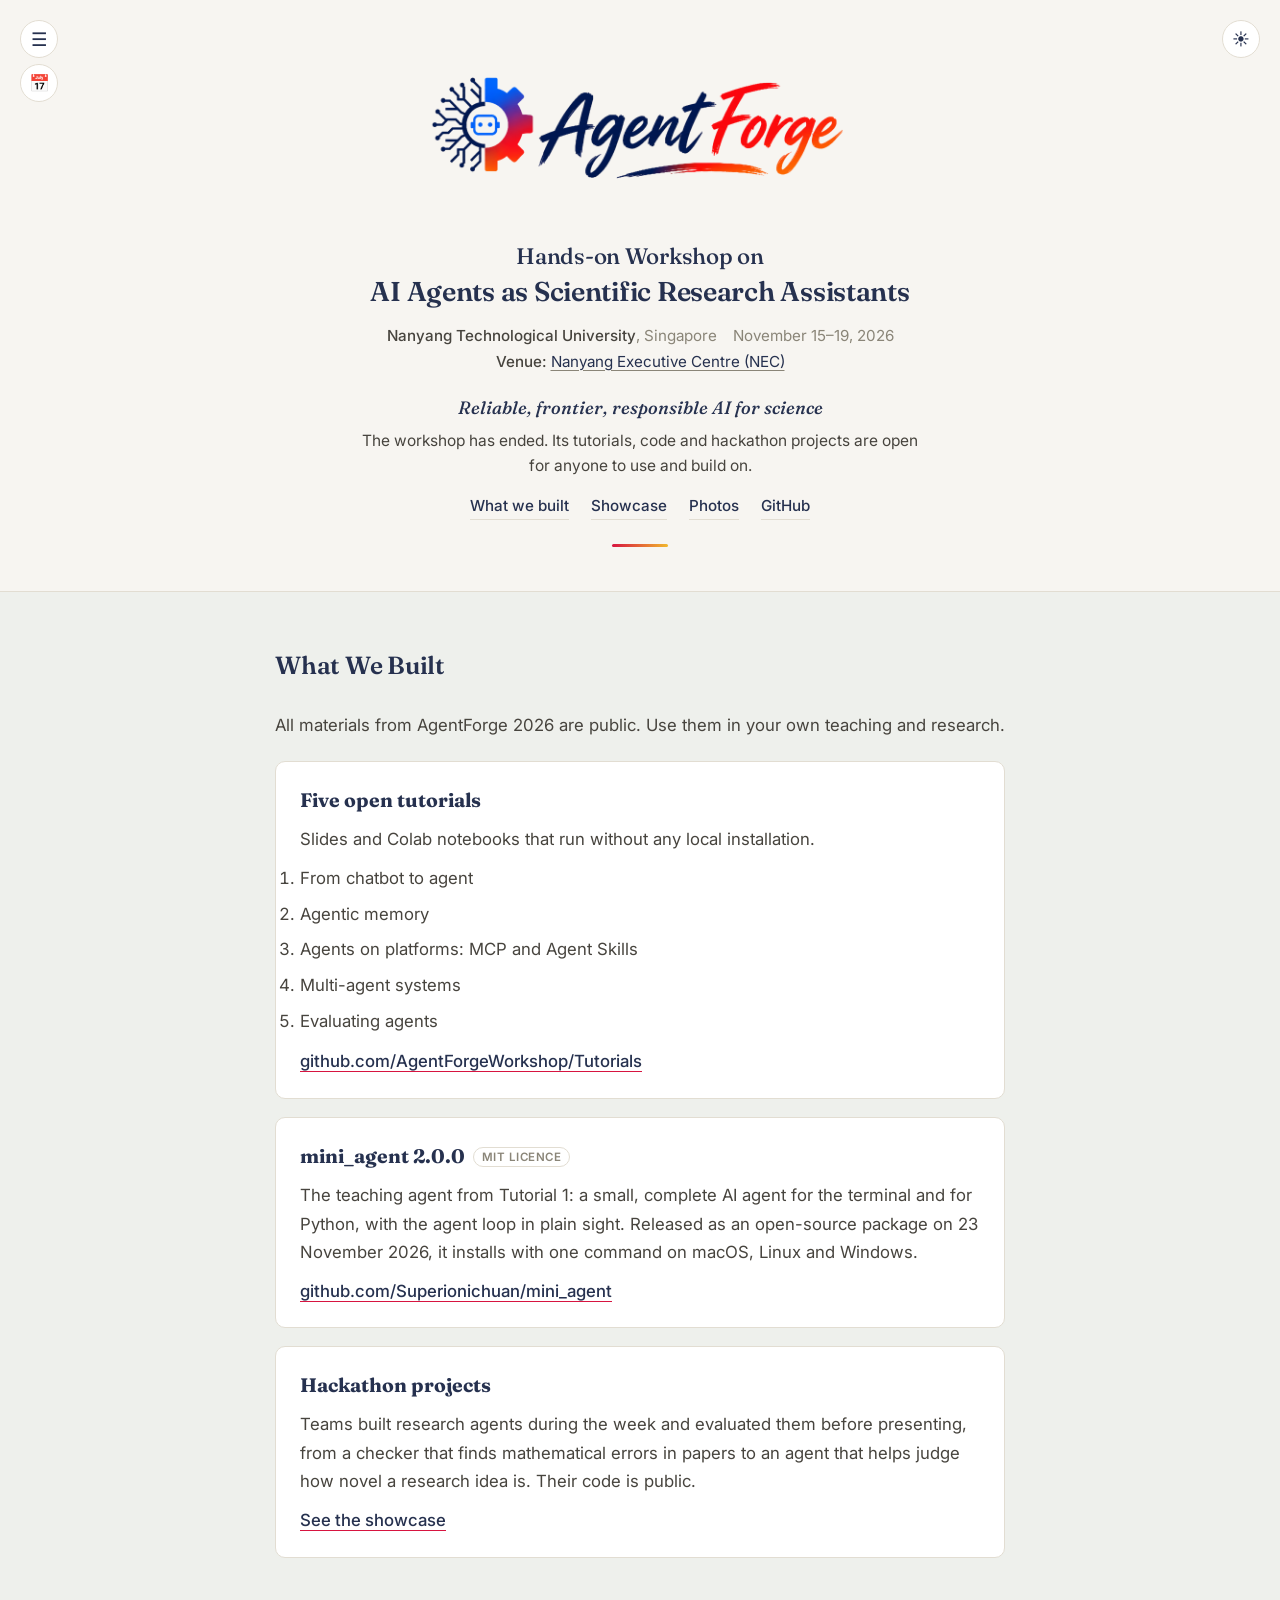
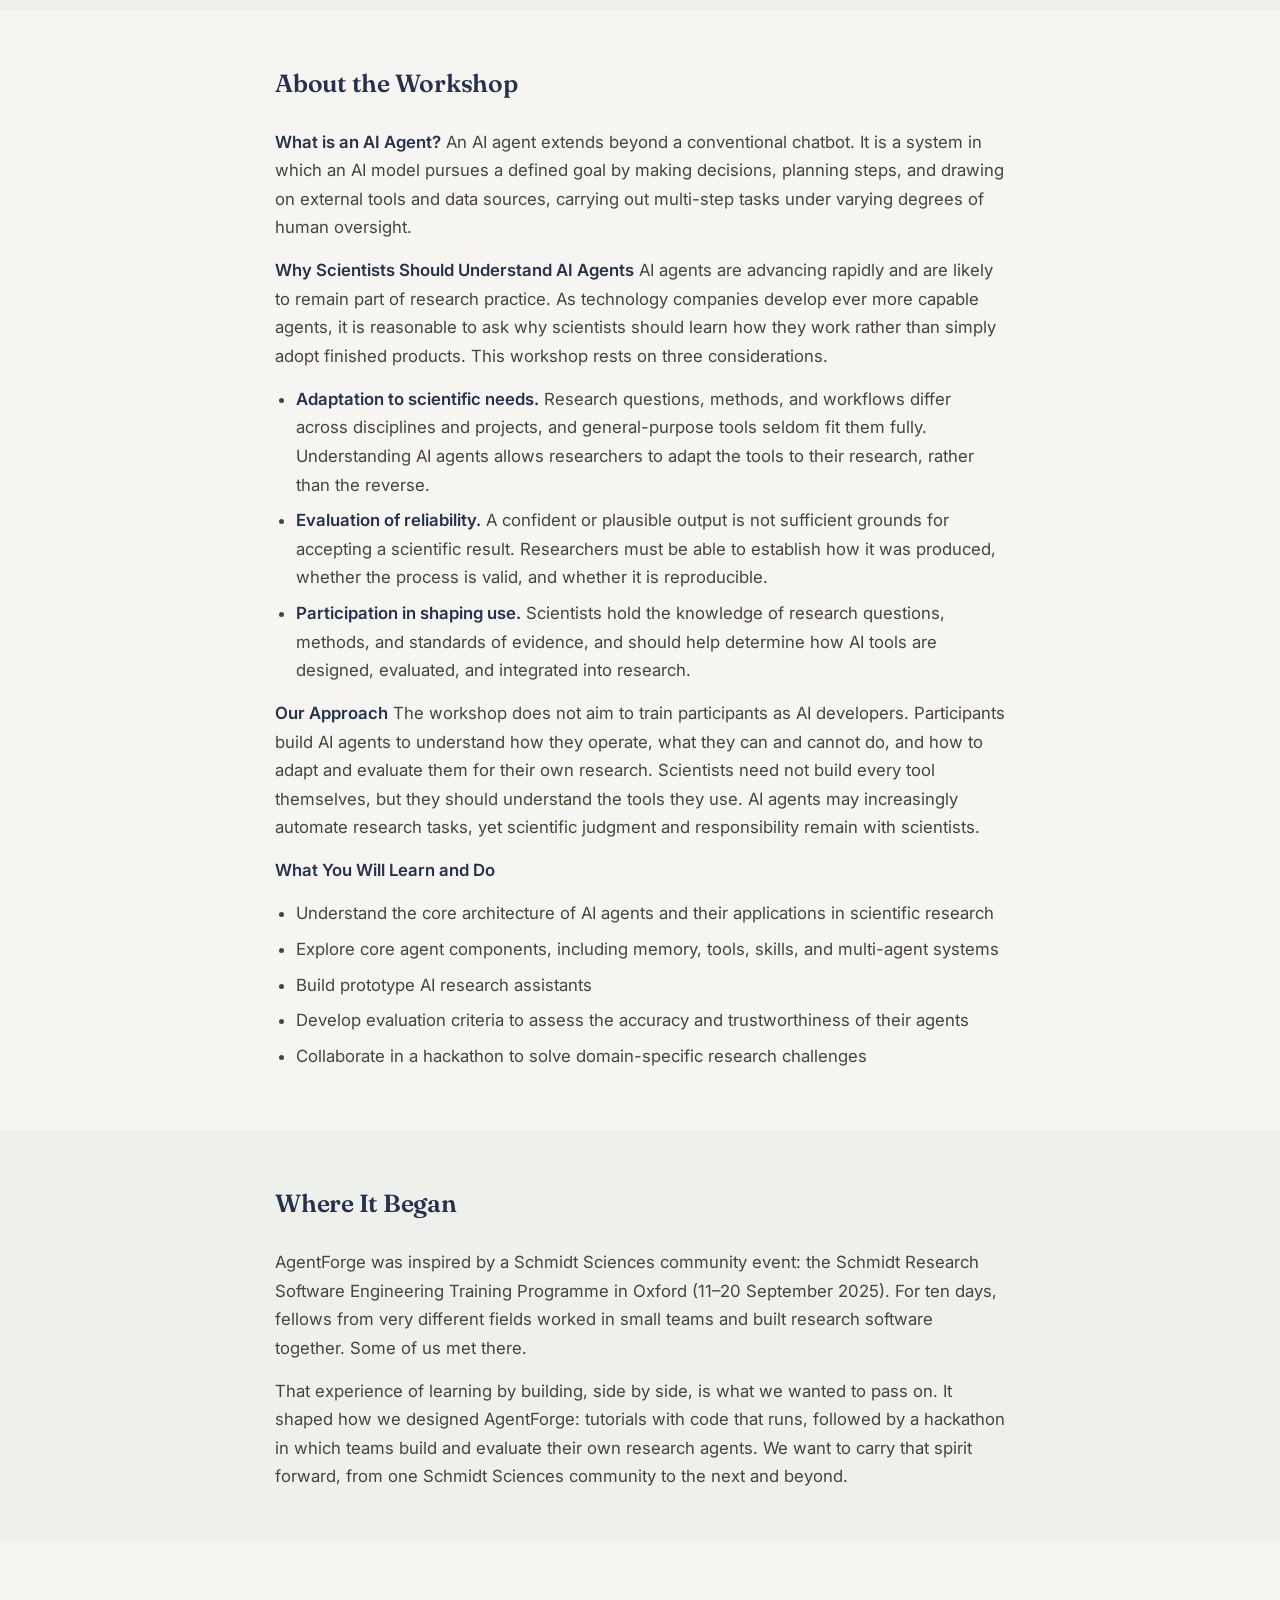
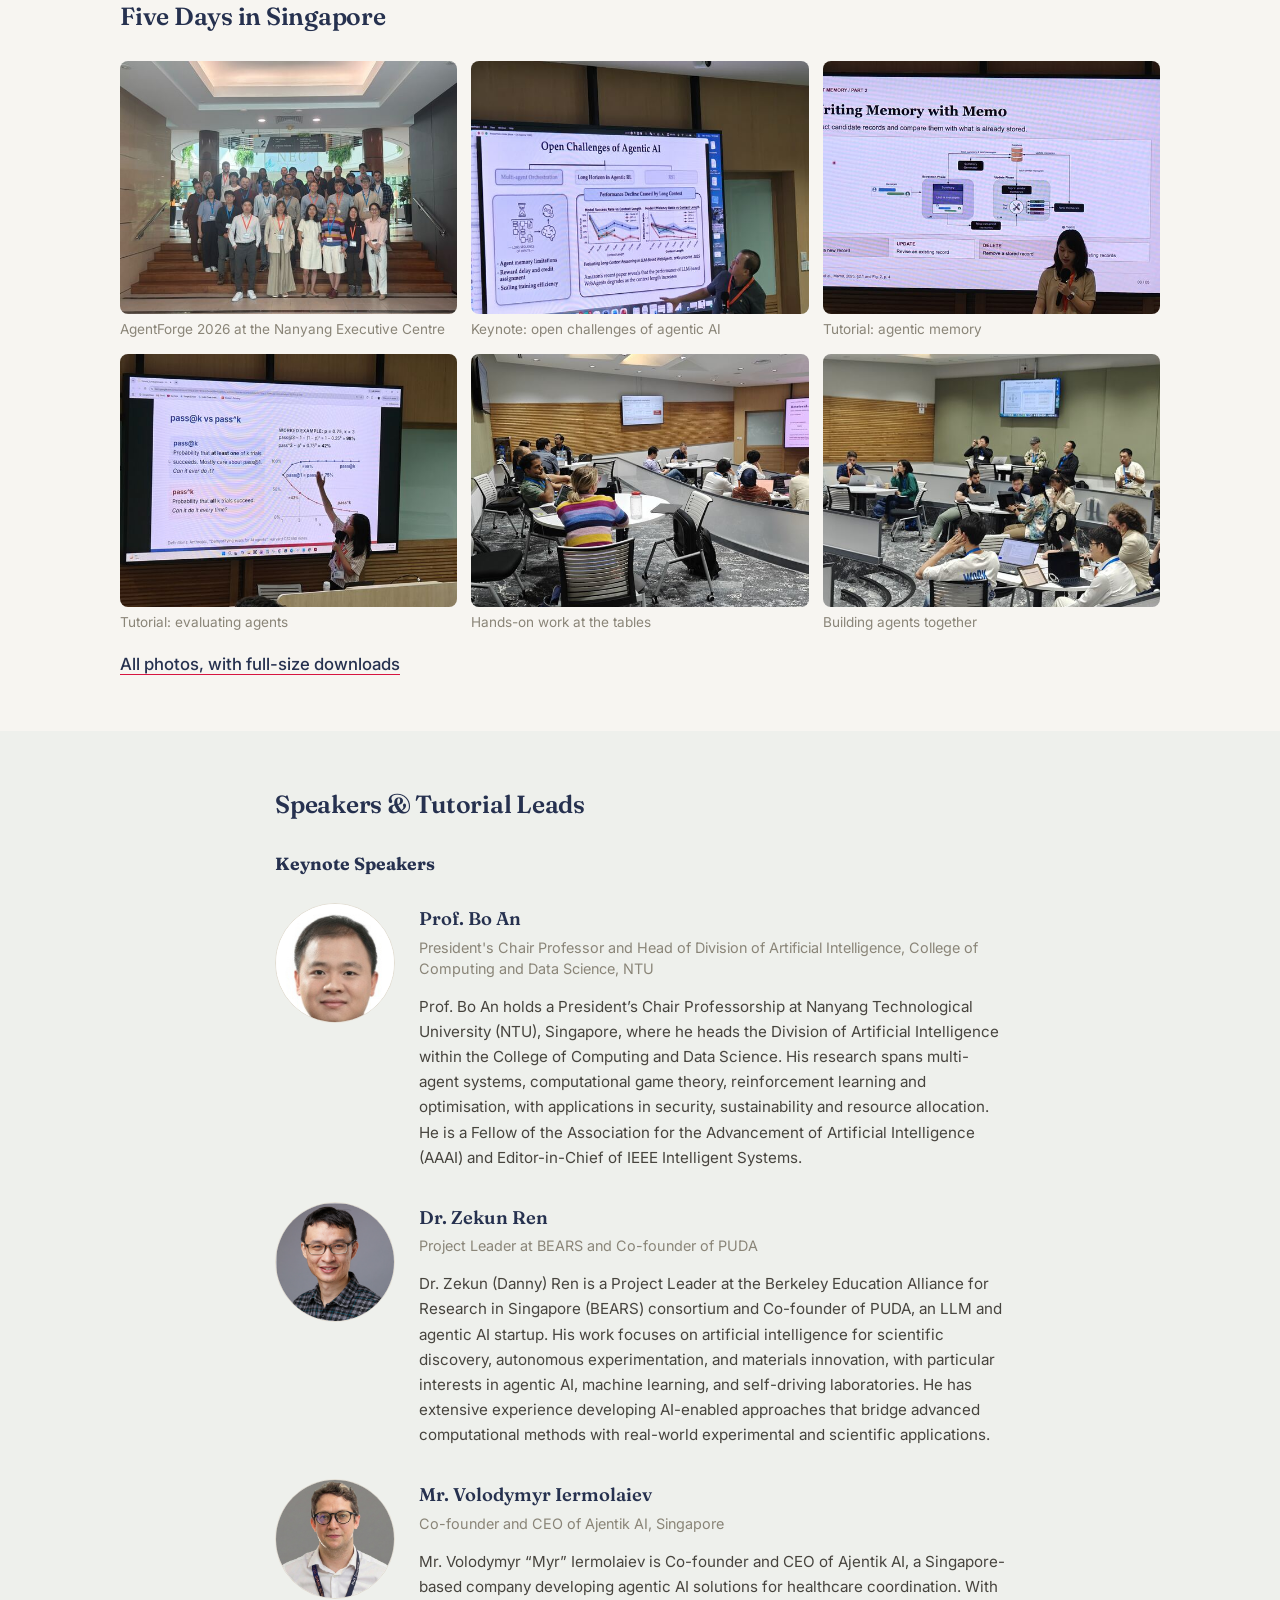
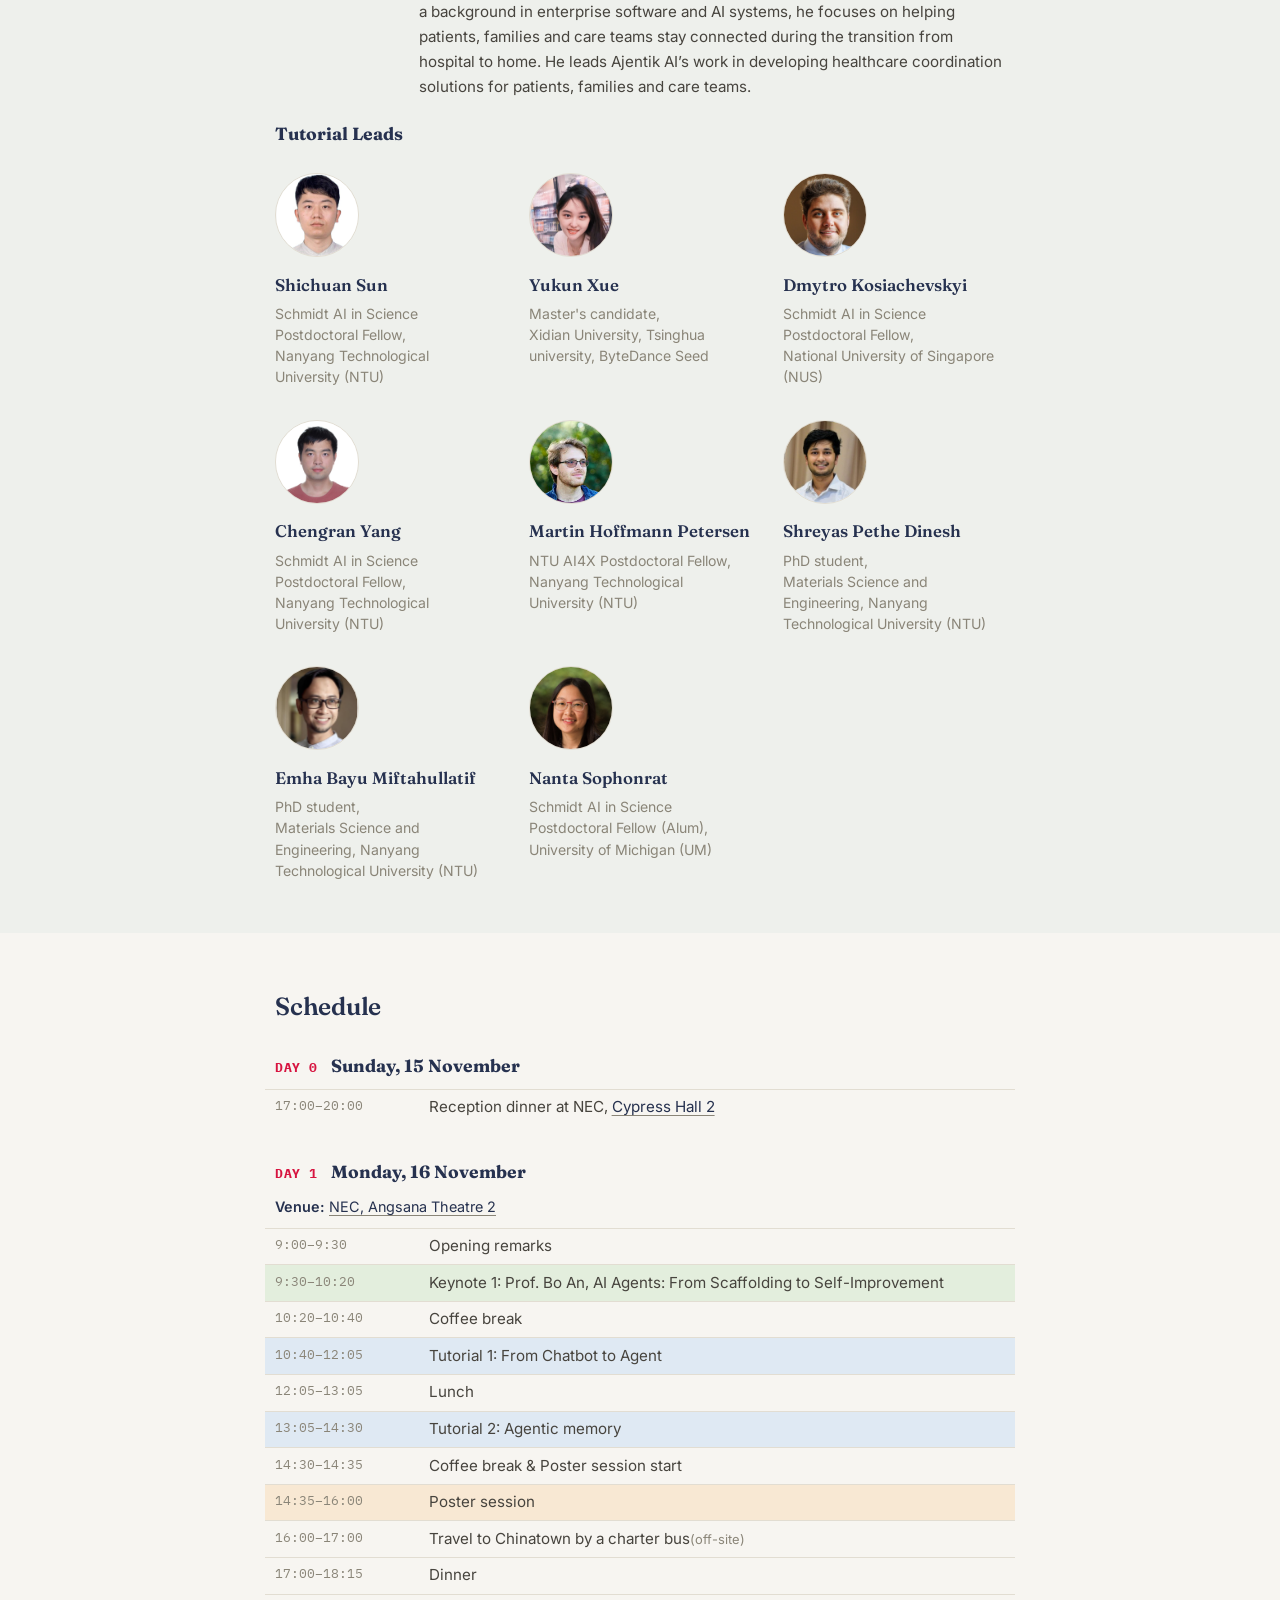
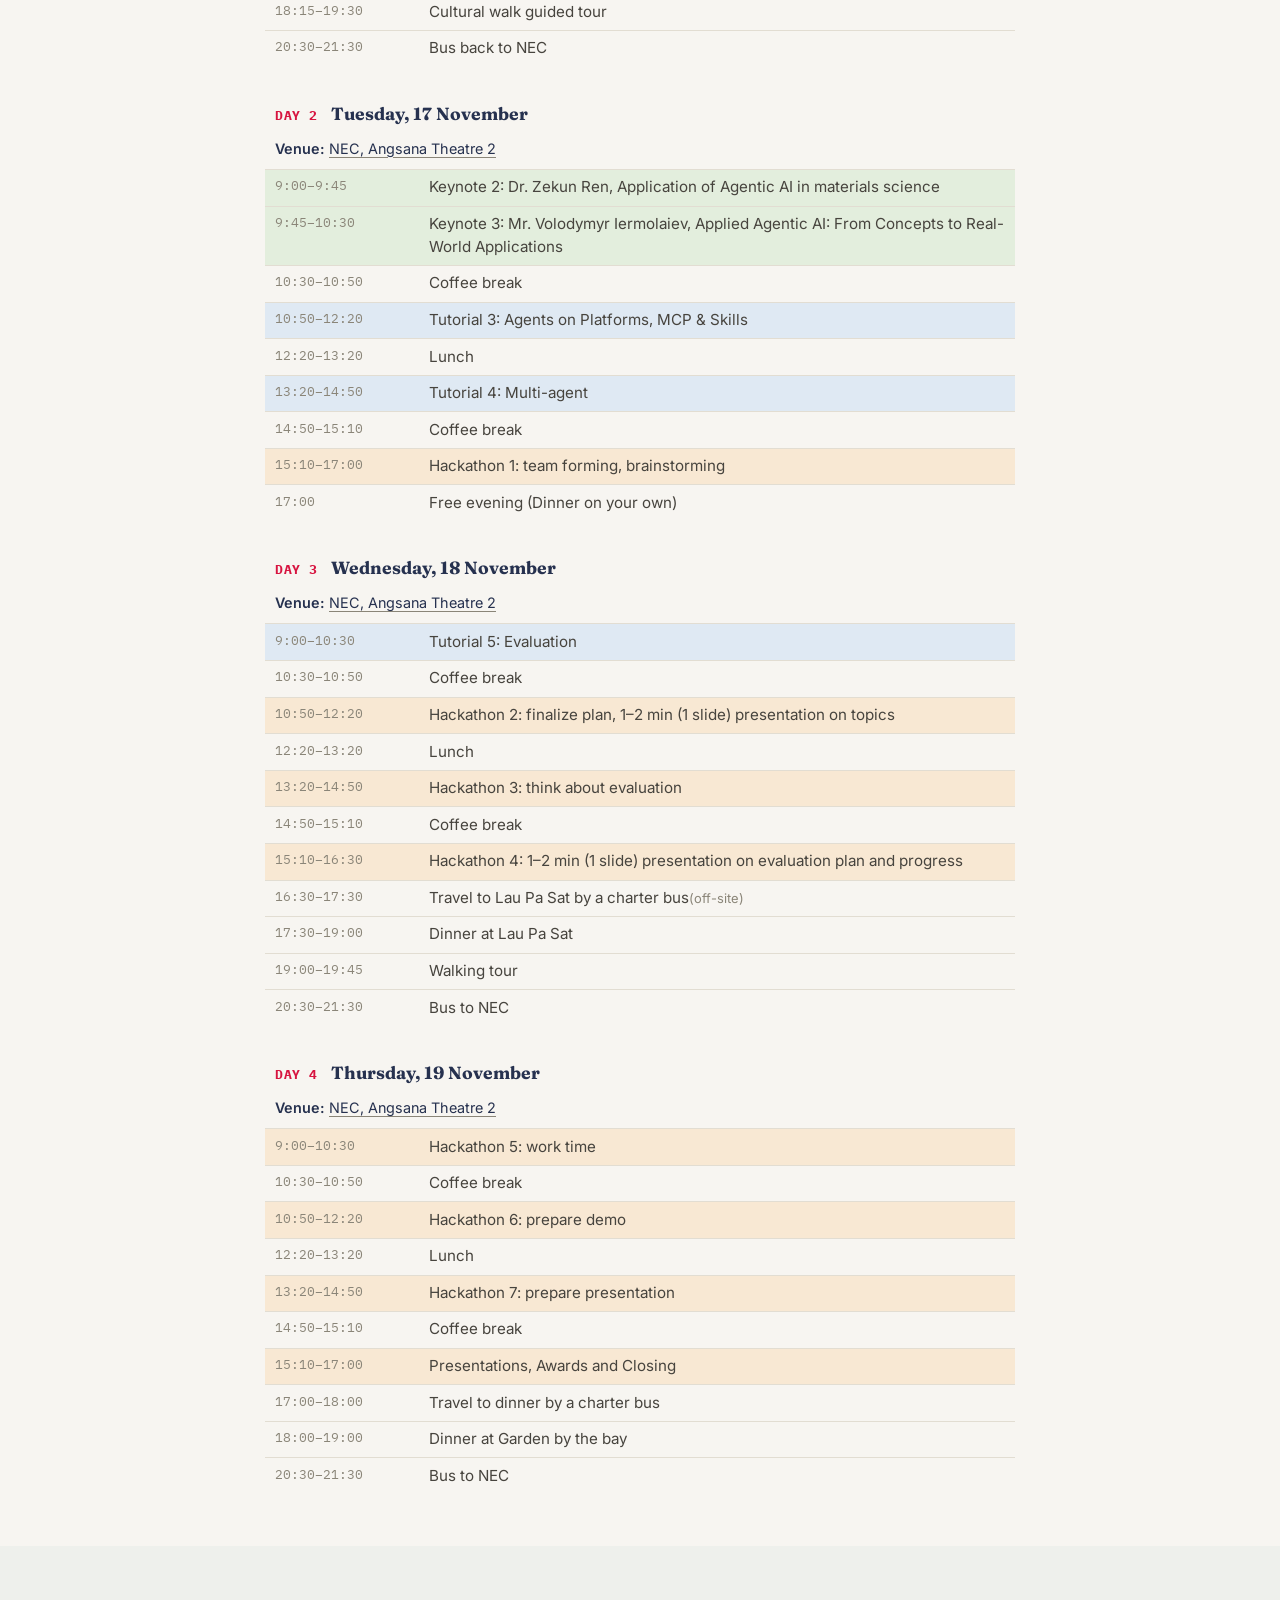
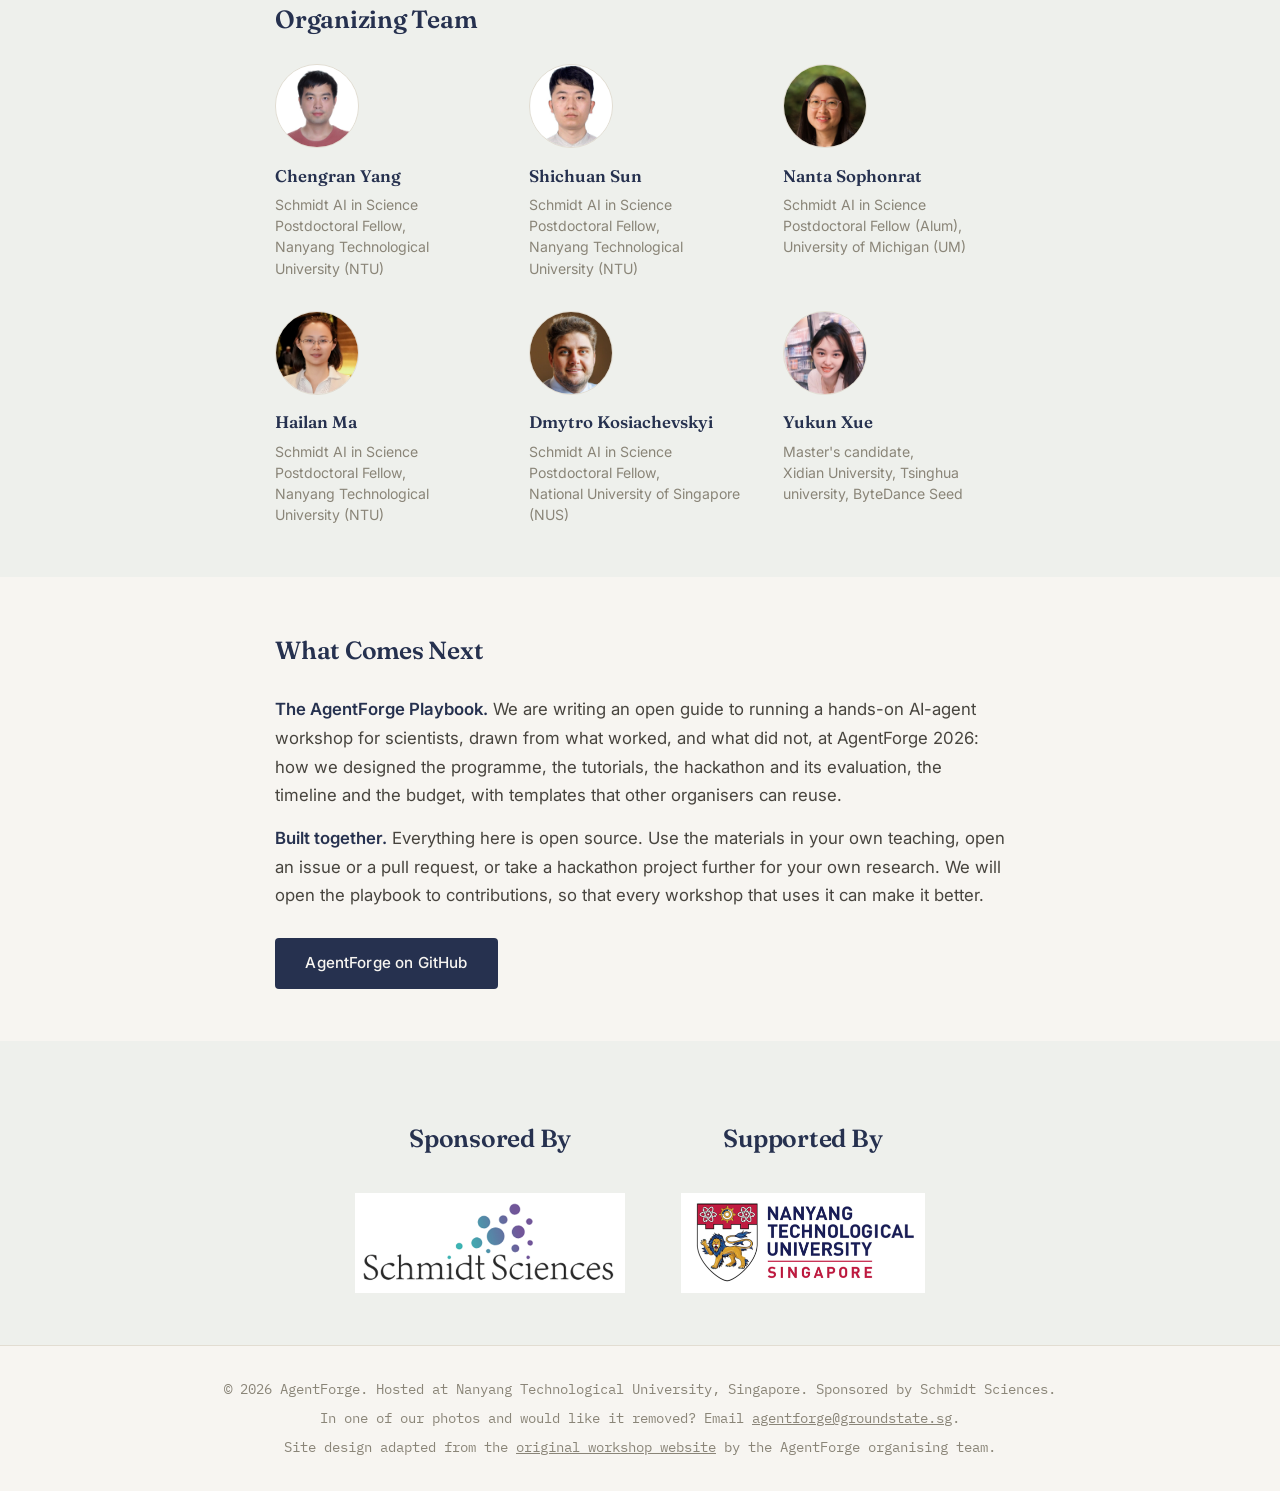
==== commit 00e45c4e: "Rebuild on the original workshop site's design Base: the original AgentForge workshop website by the" ====
--- a/index.html
+++ b/index.html
@@ -1,391 +1,382 @@
-<!doctype html>
-<html lang="en" class="no-js">
+<!DOCTYPE html>
+<html lang="en">
 <head>
-  <meta charset="utf-8">
-  <meta name="viewport" content="width=device-width, initial-scale=1">
-  <title>AgentForge — Reliable, frontier, responsible AI for science</title>
-  <meta name="description" content="AgentForge is an open, co-created community of scientists who build, test and share AI agents for research. It grew from a workshop at NTU Singapore (15–19 November 2026), supported by Schmidt Sciences. All tutorials and code are open source.">
+  <meta charset="UTF-8">
+  <meta name="viewport" content="width=device-width, initial-scale=1.0">
+  <title>AgentForge — AI Agents as Scientific Research Assistants</title>
+  <meta name="description" content="AgentForge is an open community of scientists who build AI agents for research, test them, and judge when to trust them. It began with a hands-on workshop at NTU Singapore, 15–19 November 2026, supported by Schmidt Sciences.">
   <link rel="canonical" href="https://agentforge.groundstate.sg/">
-  <meta name="theme-color" content="#0B1A4A">
   <meta property="og:type" content="website">
-  <meta property="og:title" content="AgentForge — Reliable, frontier, responsible AI for science">
-  <meta property="og:description" content="An open, co-created community of scientists building AI agents for research. Open tutorials, an open-source teaching agent, and hackathon projects from AgentForge 2026 in Singapore.">
+  <meta property="og:title" content="AgentForge — AI Agents as Scientific Research Assistants">
+  <meta property="og:description" content="AgentForge is an open community of scientists who build AI agents for research, test them, and judge when to trust them. It began with a hands-on workshop at NTU Singapore, 15–19 November 2026, supported by Schmidt Sciences.">
   <meta property="og:url" content="https://agentforge.groundstate.sg/">
   <meta property="og:image" content="https://agentforge.groundstate.sg/assets/og-image.png">
   <meta name="twitter:card" content="summary_large_image">
-  <link rel="icon" type="image/png" href="assets/favicon.png">
+  <link rel="icon" href="assets/favicon.png">
   <link rel="apple-touch-icon" href="assets/apple-touch-icon.png">
   <link rel="preconnect" href="https://fonts.googleapis.com">
   <link rel="preconnect" href="https://fonts.gstatic.com" crossorigin>
-  <link href="https://fonts.googleapis.com/css2?family=Geist:wght@300;400;500;600;700;800&family=Geist+Mono:wght@400;500&display=swap" rel="stylesheet">
-  <link rel="stylesheet" href="assets/site.css">
-  <script type="application/ld+json">
-  {
-    "@context": "https://schema.org",
-    "@type": "EducationEvent",
-    "name": "AgentForge 2026: Hands-on Workshop on AI Agents as Scientific Research Assistants",
-    "startDate": "2026-11-15",
-    "endDate": "2026-11-19",
-    "eventAttendanceMode": "https://schema.org/OfflineEventAttendanceMode",
-    "location": {
-      "@type": "Place",
-      "name": "Nanyang Executive Centre, Nanyang Technological University",
-      "address": { "@type": "PostalAddress", "addressLocality": "Singapore", "addressCountry": "SG" }
-    },
-    "organizer": { "@type": "Organization", "name": "AgentForge organising team", "url": "https://agentforge.groundstate.sg/" },
-    "sponsor": [
-      { "@type": "Organization", "name": "Schmidt Sciences" },
-      { "@type": "Organization", "name": "Nanyang Technological University" }
-    ],
-    "url": "https://agentforge.groundstate.sg/",
-    "image": "https://agentforge.groundstate.sg/assets/photos/group-nec.jpg",
-    "description": "A workshop in which scientists build AI agents, learn how they work and evaluate when to trust them."
-  }
-  </script>
+  <link href="https://fonts.googleapis.com/css2?family=Fraunces:ital,opsz,wght@0,9..144,500;0,9..144,600;1,9..144,500&family=Inter:wght@400;500;600&family=IBM+Plex+Mono:wght@500&display=swap" rel="stylesheet">
+  <link rel="stylesheet" href="assets/af.css">
 </head>
 <body>
-<a class="skip" href="#main">Skip to content</a>
-<header class="site-header">
-  <div class="wrap">
-    <a class="brand" href="./" aria-label="AgentForge home"><img src="assets/agentforge-logo-trim.png" alt="AgentForge" width="143" height="36"></a>
-    <nav class="nav" aria-label="Main">
-      <a href="#values">Values</a>
-      <a href="#built">What we built</a>
-      <a href="showcase.html">Showcase</a>
-      <a href="photos.html">Photos</a>
-      <a href="#playbook">Playbook</a>
-      <a href="#people">People</a>
-      <a class="nav-cta" href="https://github.com/AgentForgeWorkshop">GitHub</a>
-    </nav>
-  </div>
-</header>
-
-<main id="main">
-  <div class="hero-x">
-    <div class="collage" aria-hidden="true">
-      <figure class="tile" style="--x:5%;--y:15%;--w:178px"><div class="par" data-depth="18"><div class="float" style="--dur:10s;--delay:-3s"><span class="sq" style="--sx:-15%;--sy:42%"></span><img src="assets/collage/keynote.webp" alt="" width="360" height="270"></div></div></figure>
-      <figure class="tile t-lattice t-hide-lg" style="--x:15.5%;--y:43%;--w:132px"><div class="par" data-depth="30"><div class="float" style="--dur:8s;--delay:-1s"><img src="assets/collage/lattice.webp" alt="" width="320" height="320"></div></div></figure>
-      <figure class="tile" style="--x:3.5%;--y:69%;--w:208px"><div class="par" data-depth="14"><div class="float" style="--dur:11s;--delay:-6s"><span class="sq" style="--sx:62%;--sy:-26%"></span><img src="assets/collage/group.webp" alt="" width="420" height="232"></div></div></figure>
-      <figure class="tile t-hide-lg" style="--x:23%;--y:7%;--w:112px"><div class="par" data-depth="34"><div class="float" style="--dur:9s;--delay:-4s"><img src="assets/collage/flask.webp" alt="" width="280" height="253"></div></div></figure>
-      <figure class="tile" style="--x:63%;--y:7.5%;--w:112px"><div class="par" data-depth="26"><div class="float" style="--dur:9.5s;--delay:-2s"><img src="assets/collage/diffraction.webp" alt="" width="260" height="260"></div></div></figure>
-      <figure class="tile" style="--x:81.5%;--y:18%;--w:156px"><div class="par" data-depth="22"><div class="float" style="--dur:10.5s;--delay:-5s"><span class="sq" style="--sx:58%;--sy:52%"></span><img src="assets/collage/chip.webp" alt="" width="330" height="277"></div></div></figure>
-      <figure class="tile" style="--x:83%;--y:49%;--w:194px"><div class="par" data-depth="16"><div class="float" style="--dur:12s;--delay:-7s"><img src="assets/collage/hackathon.webp" alt="" width="400" height="270"></div></div></figure>
-      <figure class="tile t-hide-lg" style="--x:31%;--y:84%;--w:112px"><div class="par" data-depth="28"><div class="float" style="--dur:8.5s;--delay:-3s"><img src="assets/collage/earth.webp" alt="" width="320" height="320"></div></div></figure>
-      <figure class="tile" style="--x:73%;--y:80%;--w:160px"><div class="par" data-depth="20"><div class="float" style="--dur:11s;--delay:-1s"><span class="sq" style="--sx:62%;--sy:48%"></span><img src="assets/collage/together.webp" alt="" width="340" height="267"></div></div></figure>
-      <figure class="tile t-hide-lg" style="--x:90%;--y:77%;--w:96px"><div class="par" data-depth="32"><div class="float" style="--dur:9s;--delay:-5s"><img src="assets/collage/protein.webp" alt="" width="280" height="309"></div></div></figure>
-      <span class="eq" style="--x:5.2%;--y:36%"><span class="par" data-depth="10">agent = LLM + tools + loop</span></span>
-      <span class="eq" style="--x:81.5%;--y:39%"><span class="par" data-depth="12">E&#8320; = min &#10216;&#968;|&#292;|&#968;&#10217;</span></span>
-      <span class="eq" style="--x:41%;--y:94%"><span class="par" data-depth="12">pass@k = 1 &#8722; C(n&#8722;c, k) / C(n, k)</span></span>
-      <span class="eq" style="--x:4%;--y:88%"><span class="par" data-depth="9">&#8711;&#178;&#934; = 4&#960;G&#961;</span></span>
-    </div>
-    <div class="center">
-      <div class="mini" aria-hidden="true"><img src="assets/collage/keynote.webp" alt="" width="360" height="270"><img src="assets/collage/lattice.webp" alt="" width="320" height="320"><img src="assets/collage/chip.webp" alt="" width="330" height="277"><img src="assets/collage/together.webp" alt="" width="340" height="267"></div>
-      <p class="tagline">Open source. <span class="hl">Built together.</span></p>
-      <h1>Agent<span class="grad">Forge</span></h1>
-      <p class="sub">Reliable, frontier, responsible AI for science</p>
-      <p class="lede">An open community of scientists who build AI agents for research, test them, and judge when to trust them. It began with a workshop at NTU Singapore in November 2026, supported by Schmidt Sciences.</p>
-      <div class="buttons">
-        <a class="btn primary" href="https://github.com/AgentForgeWorkshop/Tutorials">Explore the tutorials <span class="arr" aria-hidden="true">&rarr;</span></a>
-        <a class="btn ghost" href="showcase.html">See the showcase</a>
-      </div>
-      <p class="meta">AgentForge 2026 · NTU Singapore · 15–19 November 2026</p>
-    </div>
-  </div>
-
-  <div class="numbers" aria-label="AgentForge 2026 in numbers">
-    <div class="wrap">
-      <div class="num"><b data-count="4">4</b><span>days of building</span></div>
-      <div class="num"><b data-count="3">3</b><span>keynote talks</span></div>
-      <div class="num"><b data-count="5">5</b><span>open tutorials</span></div>
-      <div class="num"><b data-count="5">5</b><span>hackathon teams</span></div>
-    </div>
-  </div>
-
-  <section id="values">
-    <div class="wrap">
-      <div class="section-head" data-reveal>
-        <p class="kicker">What we stand for</p>
-        <h2>Agents scientists can <span class="grad">check</span>, use and own</h2>
-        <p>An AI agent is more than a chatbot: it pursues a goal by planning steps and calling tools and data sources, with varying degrees of human oversight. We do not aim to turn scientists into AI developers. We build agents so that researchers understand the tools they use.</p>
-      </div>
-      <div class="stack" data-reveal>
-        <svg class="wires" aria-hidden="true"><path d=""/><path class="flow" d=""/></svg>
-        <ul class="problems" aria-label="What gets in the way">
-          <li><figure class="duo"><img src="assets/collage/flask_card.jpg" alt="" width="360" height="360" loading="lazy"></figure><div><b>A confident answer is not a result</b><span>Agents can be fluent and wrong, and they act on what they produce.</span></div></li>
-          <li><figure class="duo"><img src="assets/collage/chip_card.jpg" alt="" width="360" height="360" loading="lazy"></figure><div><b>The tools change every month</b><span>Models, MCP servers and agent frameworks move faster than any course.</span></div></li>
-          <li><figure class="duo"><img src="assets/collage/protein_card.jpg" alt="" width="360" height="360" loading="lazy"></figure><div><b>Who sets the standard?</b><span>Scientists know the questions, the methods and what counts as evidence.</span></div></li>
-        </ul>
-        <figure class="platform"><img src="assets/platform.webp" alt="Illustration: three stacked plates, with circuits at the bottom, a crystal and a molecule in the middle, and a magnifying glass over a chart on top" width="1400" height="1045" loading="lazy"></figure>
-        <ul class="answers" aria-label="How we work">
-          <li><p class="word grad">Reliable</p><h3>Check before you trust</h3><p>A confident answer is not a scientific result. We test agents the way we test methods: how was the output produced, is the process valid, and can it be reproduced?</p></li>
-          <li><p class="word grad">Frontier</p><h3>Work with today's tools</h3><p>Memory, tool use through MCP, Agent Skills, multi-agent systems: we build with current agent technology, adapt it to real research questions, and share what works and what does not.</p></li>
-          <li><p class="word grad">Responsible</p><h3>Judgment stays with scientists</h3><p>Scientists know the questions, the methods and the standards of evidence. They should help decide how AI is designed, evaluated and brought into research, and stay responsible for the results.</p></li>
-        </ul>
-      </div>
-    </div>
-  </section>
-
-  <section class="alt" id="origin">
-    <div class="wrap">
-      <div class="story" data-reveal>
-        <p class="kicker">Oxford, September 2025</p>
-        <h2>One Schmidt community<br>inspires the next</h2>
-        <p>AgentForge was inspired by a Schmidt Sciences community event: the Schmidt Research Software Engineering Training Programme in Oxford (11–20 September 2025). For ten days, fellows from very different fields worked in small teams and built research software together. Some of us met there.</p>
-        <p>That experience of learning by building, side by side, is what we wanted to pass on. It shaped how we designed AgentForge: tutorials with code that runs, followed by a hackathon in which teams build and evaluate their own research agents. We want to carry that spirit forward, from one Schmidt Sciences community to the next and beyond.</p>
-      </div>
-      <figure class="duo band-photo" data-reveal>
-        <img src="assets/photos/group-nec.jpg" alt="AgentForge 2026 participants and organisers on the stairs of the Nanyang Executive Centre" width="1600" height="800" loading="lazy">
-        <figcaption>AgentForge 2026 · Nanyang Executive Centre, NTU Singapore</figcaption>
-      </figure>
-    </div>
-  </section>
+
+  <button id="menu-toggle" aria-label="Open menu" aria-expanded="false" aria-controls="site-menu">☰</button>
+  <nav id="site-menu" aria-label="Site sections" hidden>
+    <a href="#about">About</a>
+    <a href="#built">What we built</a>
+    <a href="showcase.html">Showcase</a>
+    <a href="photos.html">Photos</a>
+    <a href="#speakers">Speakers</a>
+    <a href="#schedule">Schedule</a>
+    <a href="#team">Team</a>
+    <a href="#sponsors">Sponsors</a>
+    <a href="venue.html">Venue</a>
+  </nav>
+
+  <a id="schedule-link" href="#schedule" aria-label="Jump to schedule" title="Schedule">📅</a>
+
+  <button id="theme-toggle" aria-label="Toggle dark mode">☀</button>
+
+  <header class="hero">
+    <div class="hero-inner">
+      <img src="assets/AgentForge_logo_v8_final_red_colorful_gear_nobg.png" alt="AgentForge" class="hero-mark hero-mark-light">
+      <img src="assets/AgentForge_logo_v8_final_for_darkmode_nobg.png" alt="AgentForge" class="hero-mark hero-mark-dark">
+      <h1><span class="h1-lead">Hands-on Workshop on</span><br>AI Agents as Scientific Research Assistants</h1>
+      <div class="meta">
+        <span><strong>Nanyang Technological University</strong>, Singapore</span>
+        <span>November 15–19, 2026</span>
+      </div>
+      <div class="meta">
+        <span><strong>Venue:</strong> <a href="venue.html">Nanyang Executive Centre (NEC)</a></span>
+      </div>
+      <p class="tagline">Reliable, frontier, responsible AI for science</p>
+      <p class="hero-note">The workshop has ended. Its tutorials, code and hackathon projects are open for anyone to use and build on.</p>
+      <div class="hero-links">
+        <a href="#built">What we built</a>
+        <a href="showcase.html">Showcase</a>
+        <a href="photos.html">Photos</a>
+        <a href="https://github.com/AgentForgeWorkshop">GitHub</a>
+      </div>
+      <div class="hero-rule"></div>
+    </div>
+  </header>
 
   <section id="built">
-    <div class="wrap">
-      <div class="section-head" data-reveal>
-        <p class="kicker">Open materials</p>
-        <h2>What we built</h2>
-        <p>All materials from AgentForge 2026 are public. Use them in your own teaching and research.</p>
-      </div>
-      <div class="built">
-        <div class="stackcol">
-          <div class="card" data-reveal>
-            <h3>Five open tutorials</h3>
-            <p>Slides and Colab notebooks that run without any local installation.</p>
-            <ol class="tlist">
-              <li>From chatbot to agent</li>
-              <li>Agentic memory</li>
-              <li>Agents on platforms: MCP and Agent Skills</li>
-              <li>Multi-agent systems</li>
-              <li>Evaluating agents</li>
-            </ol>
-            <a class="more" href="https://github.com/AgentForgeWorkshop/Tutorials">github.com/AgentForgeWorkshop/Tutorials</a>
+    <div class="container">
+      <h2>What We Built</h2>
+      <p>All materials from AgentForge 2026 are public. Use them in your own teaching and research.</p>
+      <div class="cards">
+        <article class="card">
+          <h3>Five open tutorials</h3>
+          <p>Slides and Colab notebooks that run without any local installation.</p>
+          <ol>
+            <li>From chatbot to agent</li>
+            <li>Agentic memory</li>
+            <li>Agents on platforms: MCP and Agent Skills</li>
+            <li>Multi-agent systems</li>
+            <li>Evaluating agents</li>
+          </ol>
+          <a class="more" href="https://github.com/AgentForgeWorkshop/Tutorials">github.com/AgentForgeWorkshop/Tutorials</a>
+        </article>
+        <article class="card">
+          <h3>mini_agent 2.0.0<span class="tag">MIT licence</span></h3>
+          <p>The teaching agent from Tutorial 1: a small, complete AI agent for the terminal and for Python, with the agent loop in plain sight. Released as an open-source package on 23 November 2026, it installs with one command on macOS, Linux and Windows.</p>
+          <a class="more" href="https://github.com/Superionichuan/mini_agent">github.com/Superionichuan/mini_agent</a>
+        </article>
+        <article class="card">
+          <h3>Hackathon projects</h3>
+          <p>Teams built research agents during the week and evaluated them before presenting, from a checker that finds mathematical errors in papers to an agent that helps judge how novel a research idea is. Their code is public.</p>
+          <a class="more" href="showcase.html">See the showcase</a>
+        </article>
+      </div>
+    </div>
+  </section>
+
+  <section id="about">
+    <div class="container">
+      <h2>About the Workshop</h2>
+
+      <p><strong>What is an AI Agent?</strong>
+        An AI agent extends beyond a conventional chatbot. It is a system in which an AI model pursues a defined goal by making decisions, planning steps, and drawing on external tools and data sources, carrying out multi-step tasks under varying degrees of human oversight.</p>
+
+      <p><strong>Why Scientists Should Understand AI Agents</strong>
+        AI agents are advancing rapidly and are likely to remain part of research practice. As technology companies develop ever more capable agents, it is reasonable to ask why scientists should learn how they work rather than simply adopt finished products. This workshop rests on three considerations.</p>
+      <ul>
+        <li><strong>Adaptation to scientific needs.</strong> Research questions, methods, and workflows differ across disciplines and projects, and general-purpose tools seldom fit them fully. Understanding AI agents allows researchers to adapt the tools to their research, rather than the reverse.</li>
+        <li><strong>Evaluation of reliability.</strong> A confident or plausible output is not sufficient grounds for accepting a scientific result. Researchers must be able to establish how it was produced, whether the process is valid, and whether it is reproducible.</li>
+        <li><strong>Participation in shaping use.</strong> Scientists hold the knowledge of research questions, methods, and standards of evidence, and should help determine how AI tools are designed, evaluated, and integrated into research.</li>
+      </ul>
+
+      <p><strong>Our Approach</strong>
+        The workshop does not aim to train participants as AI developers. Participants build AI agents to understand how they operate, what they can and cannot do, and how to adapt and evaluate them for their own research. Scientists need not build every tool themselves, but they should understand the tools they use. AI agents may increasingly automate research tasks, yet scientific judgment and responsibility remain with scientists.</p>
+
+      <p><strong>What You Will Learn and Do</strong></p>
+      <ul>
+        <li>Understand the core architecture of AI agents and their applications in scientific research</li>
+        <li>Explore core agent components, including memory, tools, skills, and multi-agent systems</li>
+        <li>Build prototype AI research assistants</li>
+        <li>Develop evaluation criteria to assess the accuracy and trustworthiness of their agents</li>
+        <li>Collaborate in a hackathon to solve domain-specific research challenges</li>
+      </ul>
+
+      <!-- <a href="https://github.com/AgentForgeWorkshop" class="cta" target="_blank" rel="noopener noreferrer">View on GitHub</a> -->
+    </div>
+  </section>
+
+  <section id="origin">
+    <div class="container">
+      <h2>Where It Began</h2>
+      <p>AgentForge was inspired by a Schmidt Sciences community event: the Schmidt Research Software Engineering Training Programme in Oxford (11–20 September 2025). For ten days, fellows from very different fields worked in small teams and built research software together. Some of us met there.</p>
+      <p>That experience of learning by building, side by side, is what we wanted to pass on. It shaped how we designed AgentForge: tutorials with code that runs, followed by a hackathon in which teams build and evaluate their own research agents. We want to carry that spirit forward, from one Schmidt Sciences community to the next and beyond.</p>
+    </div>
+  </section>
+
+  <section id="photos">
+    <div class="container wide">
+      <h2>Five Days in Singapore</h2>
+      <div class="photo-grid">
+      <figure><a href="assets/gallery/full/01-group-nec.jpg"><img src="assets/gallery/thumb/01-group-nec.jpg" alt="AgentForge 2026 at the Nanyang Executive Centre" width="600" height="450" loading="lazy"></a><figcaption>AgentForge 2026 at the Nanyang Executive Centre</figcaption></figure>
+      <figure><a href="assets/gallery/full/02-keynote.jpg"><img src="assets/gallery/thumb/02-keynote.jpg" alt="Keynote: open challenges of agentic AI" width="600" height="450" loading="lazy"></a><figcaption>Keynote: open challenges of agentic AI</figcaption></figure>
+      <figure><a href="assets/gallery/full/03-tutorial-memory.jpg"><img src="assets/gallery/thumb/03-tutorial-memory.jpg" alt="Tutorial: agentic memory" width="600" height="450" loading="lazy"></a><figcaption>Tutorial: agentic memory</figcaption></figure>
+      <figure><a href="assets/gallery/full/04-tutorial-evaluation.jpg"><img src="assets/gallery/thumb/04-tutorial-evaluation.jpg" alt="Tutorial: evaluating agents" width="600" height="450" loading="lazy"></a><figcaption>Tutorial: evaluating agents</figcaption></figure>
+      <figure><a href="assets/gallery/full/05-hands-on.jpg"><img src="assets/gallery/thumb/05-hands-on.jpg" alt="Hands-on work at the tables" width="600" height="450" loading="lazy"></a><figcaption>Hands-on work at the tables</figcaption></figure>
+      <figure><a href="assets/gallery/full/06-hands-on.jpg"><img src="assets/gallery/thumb/06-hands-on.jpg" alt="Building agents together" width="600" height="450" loading="lazy"></a><figcaption>Building agents together</figcaption></figure>
+      </div>
+      <p style="margin-top:18px"><a class="more" href="photos.html">All photos, with full-size downloads</a></p>
+    </div>
+  </section>
+
+  <section id="speakers">
+    <div class="container">
+      <h2>Speakers &amp; Tutorial Leads</h2>
+      <h3 class="subhead">Keynote Speakers</h3>
+      <div class="keynote-list">
+        <article class="keynote">
+          <img src="assets/Keynotes_photos/BoAn.jpg" alt="Portrait of Prof. Bo An" loading="lazy">
+          <div>
+            <h3>Prof. Bo An</h3>
+            <p class="role">President's Chair Professor and Head of Division of Artificial Intelligence, College of Computing and Data Science, NTU</p>
+            <p class="bio">Prof. Bo An holds a President’s Chair Professorship at Nanyang Technological University (NTU), Singapore, where he heads the Division of Artificial Intelligence within the College of Computing and Data Science. His research spans multi-agent systems, computational game theory, reinforcement learning and optimisation, with applications in security, sustainability and resource allocation. He is a Fellow of the Association for the Advancement of Artificial Intelligence (AAAI) and Editor-in-Chief of IEEE Intelligent Systems.</p>
           </div>
-          <div class="card" data-reveal>
-            <h3>Hackathon projects</h3>
-            <p>Teams built research agents during the week, from a checker that finds mathematical errors in papers to an agent that judges how novel a research idea is. Their code is public.</p>
-            <a class="more" href="showcase.html">See the showcase</a>
+        </article>
+        <article class="keynote">
+          <img src="assets/Keynotes_photos/ZekunRen.png" alt="Portrait of Dr. Zekun Ren" loading="lazy">
+          <div>
+            <h3>Dr. Zekun Ren</h3>
+            <p class="role">Project Leader at BEARS and Co-founder of PUDA</p>
+            <p class="bio">Dr. Zekun (Danny) Ren is a Project Leader at the Berkeley Education Alliance for Research in Singapore (BEARS) consortium and Co-founder of PUDA, an LLM and agentic AI startup. His work focuses on artificial intelligence for scientific discovery, autonomous experimentation, and materials innovation, with particular interests in agentic AI, machine learning, and self-driving laboratories. He has extensive experience developing AI-enabled approaches that bridge advanced computational methods with real-world experimental and scientific applications.</p>
           </div>
-        </div>
-        <div class="card" data-reveal>
-          <h3>mini_agent 2.0.0<span class="badge">MIT licence</span></h3>
-          <p>The teaching agent from Tutorial 1: a small, complete AI agent for the terminal and for Python, with the agent loop in plain sight. It installs with one command on macOS, Linux and Windows.</p>
-          <div class="term" data-term>
-            <div class="bar"><i></i><i></i><i></i><span>mini_agent 2.0.0 · offline demo</span></div>
-<pre><span class="ln"><span class="p">$</span> <span class="c">mini_agent --backend offline "Compute 3**7."</span>
-</span><span class="ln" data-wait="260"><span class="k">Query:</span> Compute 3**7.
-</span><span class="ln" data-wait="120">----------------------------------------
-</span><span class="ln" data-wait="420">
-[agent Step 1]
-</span><span class="ln" data-wait="160"><span class="k">  Tokens: 347 in + 93 out = 440 total</span>
-</span><span class="ln" data-wait="520">  Think: The task is a single arithmetic computation, so I will use the calc tool directly.
-</span><span class="ln" data-wait="380"><span class="a">  Action: calc({'expr': '3**7'})</span>
-</span><span class="ln" data-wait="420"><span class="r">  Result: 2187</span>
-</span><span class="ln" data-wait="420">
-[agent Step 2]
-</span><span class="ln" data-wait="160"><span class="k">  Tokens: 708 in + 157 out = 865 total</span>
-</span><span class="ln" data-wait="520">  Think: The calc tool already evaluated 3**7 and returned 2187, so the goal is complete.
-</span><span class="ln" data-wait="380"><span class="a">  Action: done({'answer': '2187'})</span>
-</span><span class="ln" data-wait="160">  -&gt; done
-</span><span class="ln" data-wait="120">----------------------------------------
-</span><span class="ln" data-wait="200"><span class="ans">Answer: 2187</span></span></pre>
+        </article>
+        <article class="keynote">
+          <img src="assets/Keynotes_photos/Volodymyr_Iermolaiev.jpeg" alt="Portrait of Mr. Volodymyr Iermolaiev" loading="lazy">
+          <div>
+            <h3>Mr. Volodymyr Iermolaiev</h3>
+            <p class="role">Co-founder and CEO of Ajentik AI, Singapore</p>
+            <p class="bio">Mr. Volodymyr “Myr” Iermolaiev is Co-founder and CEO of Ajentik AI, a Singapore-based company developing agentic AI solutions for healthcare coordination. With a background in enterprise software and AI systems, he focuses on helping patients, families and care teams stay connected during the transition from hospital to home. He leads Ajentik AI’s work in developing healthcare coordination solutions for patients, families and care teams.</p>
           </div>
-          <code class="install">curl -LsSf https://raw.githubusercontent.com/Superionichuan/mini_agent/main/install.sh | sh</code>
-          <a class="more" href="https://github.com/Superionichuan/mini_agent">github.com/Superionichuan/mini_agent</a>
-        </div>
-      </div>
-    </div>
-  </section>
-
-  <section class="alt" id="hackathon">
-    <div class="wrap">
-      <div class="section-head" data-reveal>
-        <p class="kicker">From the hackathon</p>
-        <h2>Built in a week</h2>
-        <p>Working interfaces, built and evaluated by participants during the workshop.</p>
-      </div>
-      <div class="grid">
-        <div class="card" data-reveal>
-          <figure class="shot duo"><img src="assets/photos/ui-sanity.jpg" alt="Sanity website: Your paper's math, double-checked" width="800" height="500" loading="lazy"></figure>
-          <h3>Sanity</h3>
-          <p>Finds mathematical errors in papers: the language model proposes, a computer algebra system and Lean decide.</p>
-          <a class="more" href="https://ilkhamfy.github.io/sanity/">Try the live site</a>
-        </div>
-        <div class="card" data-reveal>
-          <figure class="shot duo"><img src="assets/photos/ui-resplandy.jpg" alt="The Resplandy research-planning app shown on the screen during the final presentations" width="800" height="500" loading="lazy"></figure>
-          <h3>Resplandy</h3>
-          <p>A research-planning assistant: agents propose, code checks, you decide.</p>
-          <a class="more" href="https://github.com/rugphy-hub/resplandy">See the code</a>
-        </div>
-        <div class="card" data-reveal>
-          <figure class="shot duo"><img src="assets/photos/ui-tripplanner.jpg" alt="A TripPlanner report comparing conference trip options, shown during the final presentations" width="800" height="500" loading="lazy"></figure>
-          <h3>TripPlanner</h3>
-          <p>Plans trips to academic conferences and writes a report that compares the options.</p>
-          <a class="more" href="https://github.com/AgentForgeWorkshop/TripPlanner">See the code</a>
-        </div>
-      </div>
-    </div>
-  </section>
-
-  <section id="photos">
-    <div class="wrap">
-      <div class="section-head" data-reveal>
-        <p class="kicker">The week in pictures</p>
-        <h2>Five days in Singapore</h2>
-        <p>Hover over a photo to see it in colour. Every photo is on the <a href="photos.html">photos page</a> in full size, to download and share.</p>
-      </div>
-    </div>
-    <div class="marquee" data-reveal>
-      <div class="track">
-        <figure class="duo"><img src="assets/gallery/thumb/02-keynote.jpg" alt="Keynote: open challenges of agentic AI" width="600" height="450" loading="lazy"><figcaption>Keynote</figcaption></figure>
-        <figure class="duo"><img src="assets/gallery/thumb/03-tutorial-memory.jpg" alt="Tutorial: agentic memory" width="600" height="450" loading="lazy"><figcaption>Tutorial: agentic memory</figcaption></figure>
-        <figure class="duo"><img src="assets/gallery/thumb/06-hands-on.jpg" alt="Building agents together" width="600" height="450" loading="lazy"><figcaption>Building agents together</figcaption></figure>
-        <figure class="duo"><img src="assets/gallery/thumb/04-tutorial-evaluation.jpg" alt="Tutorial: evaluating agents" width="600" height="450" loading="lazy"><figcaption>Tutorial: evaluating agents</figcaption></figure>
-        <figure class="duo"><img src="assets/gallery/thumb/07-hackathon-sanity.jpg" alt="Hackathon: Sanity" width="600" height="450" loading="lazy"><figcaption>Hackathon: Sanity</figcaption></figure>
-        <figure class="duo"><img src="assets/gallery/thumb/08-hackathon-resplandy.jpg" alt="Hackathon: Resplandy" width="600" height="450" loading="lazy"><figcaption>Hackathon: Resplandy</figcaption></figure>
-        <figure class="duo"><img src="assets/gallery/thumb/11-awards.jpg" alt="Excellent Researcher Awards" width="600" height="450" loading="lazy"><figcaption>Excellent Researcher Awards</figcaption></figure>
-        <figure class="duo"><img src="assets/gallery/thumb/17-evening.jpg" alt="Dinner at Lau Pa Sat" width="600" height="450" loading="lazy"><figcaption>Dinner at Lau Pa Sat</figcaption></figure>
-        <figure class="duo"><img src="assets/gallery/thumb/18-evening.jpg" alt="By the Merlion at night" width="600" height="450" loading="lazy"><figcaption>By the Merlion at night</figcaption></figure>
-        <figure class="duo"><img src="assets/gallery/thumb/20-together.jpg" alt="Built together" width="600" height="450" loading="lazy"><figcaption>Built together</figcaption></figure>
-        <figure class="duo" aria-hidden="true"><img src="assets/gallery/thumb/02-keynote.jpg" alt="" width="600" height="450" loading="lazy"><figcaption>Keynote</figcaption></figure>
-        <figure class="duo" aria-hidden="true"><img src="assets/gallery/thumb/03-tutorial-memory.jpg" alt="" width="600" height="450" loading="lazy"><figcaption>Tutorial: agentic memory</figcaption></figure>
-        <figure class="duo" aria-hidden="true"><img src="assets/gallery/thumb/06-hands-on.jpg" alt="" width="600" height="450" loading="lazy"><figcaption>Building agents together</figcaption></figure>
-        <figure class="duo" aria-hidden="true"><img src="assets/gallery/thumb/04-tutorial-evaluation.jpg" alt="" width="600" height="450" loading="lazy"><figcaption>Tutorial: evaluating agents</figcaption></figure>
-        <figure class="duo" aria-hidden="true"><img src="assets/gallery/thumb/07-hackathon-sanity.jpg" alt="" width="600" height="450" loading="lazy"><figcaption>Hackathon: Sanity</figcaption></figure>
-        <figure class="duo" aria-hidden="true"><img src="assets/gallery/thumb/08-hackathon-resplandy.jpg" alt="" width="600" height="450" loading="lazy"><figcaption>Hackathon: Resplandy</figcaption></figure>
-        <figure class="duo" aria-hidden="true"><img src="assets/gallery/thumb/11-awards.jpg" alt="" width="600" height="450" loading="lazy"><figcaption>Excellent Researcher Awards</figcaption></figure>
-        <figure class="duo" aria-hidden="true"><img src="assets/gallery/thumb/17-evening.jpg" alt="" width="600" height="450" loading="lazy"><figcaption>Dinner at Lau Pa Sat</figcaption></figure>
-        <figure class="duo" aria-hidden="true"><img src="assets/gallery/thumb/18-evening.jpg" alt="" width="600" height="450" loading="lazy"><figcaption>By the Merlion at night</figcaption></figure>
-        <figure class="duo" aria-hidden="true"><img src="assets/gallery/thumb/20-together.jpg" alt="" width="600" height="450" loading="lazy"><figcaption>Built together</figcaption></figure>
-      </div>
-    </div>
-    <div class="center-cta"><a class="btn ghost" href="photos.html">See all 20 photos <span class="arr" aria-hidden="true">&rarr;</span></a></div>
-  </section>
-
-  <section class="alt dots" id="playbook">
-    <div class="wrap">
-      <div class="section-head" data-reveal>
-        <p class="kicker">Coming next</p>
-        <h2>The AgentForge Playbook</h2>
-        <p>An open guide to running an AI-agent workshop for scientists, drawn from what worked, and what did not, at AgentForge 2026.</p>
-      </div>
-      <div class="steps">
-        <div class="step" data-reveal>
-          <span class="status now">In preparation</span>
-          <h3>Learn it</h3>
-          <p>How we designed the programme: tutorials, hackathon, evaluation, timeline and budget.</p>
-        </div>
-        <div class="step" data-reveal>
-          <span class="status">Next</span>
-          <h3>Follow it</h3>
-          <p>Templates and checklists that other organisers can reuse for their own workshops.</p>
-        </div>
-        <div class="step" data-reveal>
-          <span class="status">Later</span>
-          <h3>Write it together</h3>
-          <p>We will open the playbook to contributions, so that every workshop that uses it can make it better.</p>
-        </div>
-      </div>
-    </div>
-  </section>
-
-  <section id="people">
-    <div class="wrap">
-      <div class="section-head" data-reveal>
-        <p class="kicker">People</p>
-        <h2>Made by everyone who built something</h2>
-        <p>AgentForge 2026 was made by its organisers, speakers, tutorial leads and every participant who built something during the week.</p>
-      </div>
-
-      <div class="people-group" data-reveal>
-        <h3>Keynote speakers</h3>
-        <ul class="people">
-          <li><b>Prof. Bo An</b><span>President's Chair Professor and Head of the Division of Artificial Intelligence, College of Computing and Data Science, NTU</span><em>AI Agents: From Scaffolding to Self-Improvement</em></li>
-          <li><b>Dr. Zekun Ren</b><span>Project Leader at BEARS and Co-founder of PUDA</span><em>Application of Agentic AI in materials science</em></li>
-          <li><b>Mr. Volodymyr Iermolaiev</b><span>Co-founder and CEO of Ajentik AI, Singapore</span><em>Applied Agentic AI: From Concepts to Real-World Applications</em></li>
-        </ul>
-      </div>
-
-      <div class="people-group" data-reveal>
-        <h3>Organising team</h3>
-        <ul class="people">
-          <li><b>Dmytro Kosiachevskyi</b><span>Schmidt AI in Science Postdoctoral Fellow, National University of Singapore</span></li>
-          <li><b>Hailan Ma</b><span>Schmidt AI in Science Postdoctoral Fellow, Nanyang Technological University</span></li>
-          <li><b>Nanta Sophonrat</b><span>Schmidt AI in Science Postdoctoral Fellow (Alum), University of Michigan</span></li>
-          <li><b>Shichuan Sun</b><span>Schmidt AI in Science Postdoctoral Fellow, Nanyang Technological University</span></li>
-          <li><b>Yukun Xue</b><span>Master's candidate, Xidian University; Tsinghua University; ByteDance Seed</span></li>
-          <li><b>Chengran Yang</b><span>Schmidt AI in Science Postdoctoral Fellow, Nanyang Technological University</span></li>
-        </ul>
-      </div>
-
-      <div class="people-group" data-reveal>
-        <h3>Tutorial leads</h3>
-        <ul class="people">
-          <li><b>Martin Hoffmann Petersen</b><span>NTU AI4X Postdoctoral Fellow, Nanyang Technological University</span></li>
-          <li><b>Dmytro Kosiachevskyi</b><span>National University of Singapore</span></li>
-          <li><b>Emha Bayu Miftahullatif</b><span>PhD student, Materials Science and Engineering, NTU</span></li>
-          <li><b>Shreyas Pethe Dinesh</b><span>PhD student, Materials Science and Engineering, NTU</span></li>
-          <li><b>Nanta Sophonrat</b><span>University of Michigan</span></li>
-          <li><b>Shichuan Sun</b><span>Nanyang Technological University</span></li>
-          <li><b>Yukun Xue</b><span>Xidian University</span></li>
-          <li><b>Chengran Yang</b><span>Nanyang Technological University</span></li>
-        </ul>
-      </div>
-      <p class="note">Names are listed alphabetically by family name.</p>
-    </div>
-  </section>
-
-  <section class="alt has-ground" id="involved">
-    <div class="ground" aria-hidden="true">
-      <canvas id="ground"></canvas>
-      <span class="cap">hot &rarr; cooling &rarr; ground state</span>
-    </div>
-    <div class="wrap">
-      <div class="section-head" data-reveal>
-        <p class="kicker">Get involved</p>
-        <h2>Open source, <span class="grad">built together</span></h2>
-        <p>We want AgentForge to grow as an open community in which scientists from every field build, test and share AI agents for research, and learn from each other's mistakes as much as from their successes.</p>
-      </div>
-      <div class="grid">
-        <div class="card" data-reveal>
-          <h3>Teach with it</h3>
-          <p>Run the tutorials in your own course or group meeting. The notebooks open in Colab, and the slides are in the repository.</p>
-          <a class="more" href="https://github.com/AgentForgeWorkshop/Tutorials">Get the tutorials</a>
-        </div>
-        <div class="card" data-reveal>
-          <h3>Build on it</h3>
-          <p>Extend mini_agent or a hackathon project for your own research, and send improvements back as a pull request.</p>
-          <a class="more" href="https://github.com/AgentForgeWorkshop">Browse the code</a>
-        </div>
-        <div class="card" data-reveal>
-          <h3>Tell us what you need</h3>
-          <p>Found a bug, or want a tutorial on a topic we have not covered? Open an issue. New activities will be announced on this page.</p>
-          <a class="more" href="https://github.com/AgentForgeWorkshop/Tutorials/issues">Open an issue</a>
-        </div>
-      </div>
-    </div>
-  </section>
-
-  <section id="supporters">
-    <div class="wrap">
-      <div class="section-head" data-reveal>
-        <p class="kicker">Supported by</p>
-      </div>
-      <div class="supporters" data-reveal>
-        <a href="https://www.schmidtsciences.org/"><img src="assets/schmidt-logo.png" alt="Schmidt Sciences" width="135" height="50"></a>
-        <a href="https://www.ntu.edu.sg/"><img src="assets/ntu-logo.png" alt="Nanyang Technological University" width="122" height="50"></a>
-      </div>
-    </div>
-  </section>
-</main>
-
-<footer class="site-footer">
-  <div class="wrap">
-    <span>© 2026 AgentForge organising team</span>
-    <span>Programme and venue of AgentForge 2026: <a href="https://agentforgeworkshop.github.io/workshop-site/">original workshop website</a></span>
-    <span>In one of our photos and would like it removed? Email <a href="mailto:agentforge@groundstate.sg">agentforge@groundstate.sg</a>.</span>
-  </div>
-</footer>
-<script src="assets/site.js" defer></script>
+        </article>
+      </div>
+
+      <h3 class="subhead">Tutorial Leads</h3>
+      <div class="team-grid">
+        <div class="team-member">
+          <div class="avatar"><img src="assets/Tutorial_lead_organizers_photos/Shichuan.jpg" alt="Portrait of Shichuan Sun" loading="lazy"></div>
+          <h3>Shichuan Sun</h3>
+          <p>Schmidt AI in Science Postdoctoral Fellow, <br> Nanyang Technological University (NTU)</p>
+        </div>
+        <div class="team-member">
+          <div class="avatar"><img src="assets/Tutorial_lead_organizers_photos/Yukun_400.jpg" alt="Portrait of Yukun Xue" loading="lazy"></div>
+          <h3>Yukun Xue</h3>
+          <p>Master's candidate, <br> Xidian University, Tsinghua university, ByteDance Seed</p>
+        </div>
+        <div class="team-member">
+          <div class="avatar"><img src="assets/Tutorial_lead_organizers_photos/Dmytro_400.jpg" alt="Portrait of Dmytro Kosiachevskyi" loading="lazy"></div>
+          <h3>Dmytro Kosiachevskyi</h3>
+          <p>Schmidt AI in Science Postdoctoral Fellow, <br> National University of Singapore (NUS)</p>
+        </div>
+        <div class="team-member">
+          <div class="avatar"><img src="assets/Tutorial_lead_organizers_photos/Chengran.jpg" alt="Portrait of Chengran Yang" loading="lazy"></div>
+          <h3>Chengran Yang</h3>
+          <p>Schmidt AI in Science Postdoctoral Fellow, <br> Nanyang Technological University (NTU)</p>
+        </div>
+        <div class="team-member">
+          <div class="avatar"><img src="assets/Tutorial_lead_organizers_photos/Martin.jpg" alt="Portrait of Martin Hoffmann Petersen" loading="lazy"></div>
+          <h3>Martin Hoffmann Petersen</h3>
+          <p>NTU AI4X Postdoctoral Fellow, <br> Nanyang Technological University (NTU)</p>
+        </div>
+        <div class="team-member">
+          <div class="avatar"><img src="assets/Tutorial_lead_organizers_photos/Shreyas.jpg" alt="Portrait of Shreyas Pethe Dinesh" loading="lazy"></div>
+          <h3>Shreyas Pethe Dinesh</h3>
+          <p>PhD student, <br> Materials Science and Engineering, Nanyang Technological University (NTU)</p>
+        </div>
+        <div class="team-member">
+          <div class="avatar"><img src="assets/Tutorial_lead_organizers_photos/Emha.png" alt="Portrait of Emha Bayu Miftahullatif" loading="lazy"></div>
+          <h3>Emha Bayu Miftahullatif</h3>
+          <p>PhD student, <br> Materials Science and Engineering, Nanyang Technological University (NTU)</p>
+        </div>
+        <div class="team-member">
+          <div class="avatar"><img src="assets/Tutorial_lead_organizers_photos/Nanta_400.jpg" alt="Portrait of Nanta Sophonrat" loading="lazy"></div>
+          <h3>Nanta Sophonrat</h3>
+          <p>Schmidt AI in Science Postdoctoral Fellow (Alum), University of Michigan (UM)</p>
+        </div>
+      </div>
+    </div>
+  </section>
+
+  <section id="schedule">
+    <div class="container">
+      <h2>Schedule</h2>
+      
+      <div class="schedule-days">
+        <div class="schedule-day">
+          <h3><span class="day-label">DAY 0</span> Sunday, 15 November</h3>
+          <table class="agenda">
+            <tr><td class="time">17:00–20:00</td><td>Reception dinner at NEC, <a href="venue.html">Cypress Hall 2</a></td></tr>
+          </table>
+        </div>
+        <div class="schedule-day">
+          <h3><span class="day-label">DAY 1</span> Monday, 16 November</h3>
+          <p class="day-venue"><strong>Venue:</strong> <a href="venue.html">NEC, Angsana Theatre 2</a></p>
+          <table class="agenda">
+            <tr><td class="time">9:00–9:30</td><td>Opening remarks</td></tr>
+            <tr class="ev-keynote"><td class="time">9:30–10:20</td><td>Keynote 1: Prof. Bo An, AI Agents: From Scaffolding to Self-Improvement</td></tr>
+            <tr><td class="time">10:20–10:40</td><td>Coffee break</td></tr>
+            <tr class="ev-tutorial"><td class="time">10:40–12:05</td><td>Tutorial 1: From Chatbot to Agent</td></tr>
+            <tr><td class="time">12:05–13:05</td><td>Lunch</td></tr>
+            <tr class="ev-tutorial"><td class="time">13:05–14:30</td><td>Tutorial 2: Agentic memory</td></tr>
+            <tr><td class="time">14:30–14:35</td><td>Coffee break &amp; Poster session start</td></tr>
+            <tr class="ev-hack"><td class="time">14:35–16:00</td><td>Poster session</td></tr>
+            <tr><td class="time">16:00–17:00</td><td>Travel to Chinatown by a charter bus<span class="offsite">(off-site)</span></td></tr>
+            <tr><td class="time">17:00–18:15</td><td>Dinner</td></tr>
+            <tr><td class="time">18:15–19:30</td><td>Cultural walk guided tour</td></tr>
+            <tr><td class="time">20:30–21:30</td><td>Bus back to NEC</td></tr>
+          </table>
+        </div>
+        <div class="schedule-day">
+          <h3><span class="day-label">DAY 2</span> Tuesday, 17 November</h3>
+          <p class="day-venue"><strong>Venue:</strong> <a href="venue.html">NEC, Angsana Theatre 2</a></p>
+          <table class="agenda">
+            <tr class="ev-keynote"><td class="time">9:00–9:45</td><td>Keynote 2: Dr. Zekun Ren, Application of Agentic AI in materials science</td></tr>
+            <tr class="ev-keynote"><td class="time">9:45–10:30</td><td>Keynote 3: Mr. Volodymyr Iermolaiev, Applied Agentic AI: From Concepts to Real-World Applications</td></tr>
+            <tr><td class="time">10:30–10:50</td><td>Coffee break</td></tr>
+            <tr class="ev-tutorial"><td class="time">10:50–12:20</td><td>Tutorial 3: Agents on Platforms, MCP &amp; Skills</td></tr>
+            <tr><td class="time">12:20–13:20</td><td>Lunch</td></tr>
+            <tr class="ev-tutorial"><td class="time">13:20–14:50</td><td>Tutorial 4: Multi-agent</td></tr>
+            <tr><td class="time">14:50–15:10</td><td>Coffee break</td></tr>
+            <tr class="ev-hack"><td class="time">15:10–17:00</td><td>Hackathon 1: team forming, brainstorming</td></tr>
+            <tr><td class="time">17:00</td><td> Free evening (Dinner on your own)</td></tr>
+          </table>
+        </div>
+        <div class="schedule-day">
+          <h3><span class="day-label">DAY 3</span> Wednesday, 18 November</h3>
+          <p class="day-venue"><strong>Venue:</strong> <a href="venue.html">NEC, Angsana Theatre 2</a></p>
+          <table class="agenda">
+            <tr class="ev-tutorial"><td class="time">9:00–10:30</td><td>Tutorial 5: Evaluation</td></tr>
+            <tr><td class="time">10:30–10:50</td><td>Coffee break</td></tr>
+            <tr class="ev-hack"><td class="time">10:50–12:20</td><td>Hackathon 2: finalize plan, 1–2 min (1 slide) presentation on topics</td></tr>
+            <tr><td class="time">12:20–13:20</td><td>Lunch</td></tr>
+            <tr class="ev-hack"><td class="time">13:20–14:50</td><td>Hackathon 3: think about evaluation</td></tr>
+            <tr><td class="time">14:50–15:10</td><td>Coffee break</td></tr>
+            <tr class="ev-hack"><td class="time">15:10–16:30</td><td>Hackathon 4: 1–2 min (1 slide) presentation on evaluation plan and progress</td></tr>
+            <tr><td class="time">16:30–17:30</td><td>Travel to Lau Pa Sat by a charter bus<span class="offsite">(off-site)</span></td></tr>
+            <tr><td class="time">17:30–19:00</td><td>Dinner at Lau Pa Sat</td></tr>
+            <tr><td class="time">19:00–19:45</td><td>Walking tour</td></tr>
+            <tr><td class="time">20:30–21:30</td><td>Bus to NEC</td></tr>
+          </table>
+        </div>
+        <div class="schedule-day">
+          <h3><span class="day-label">DAY 4</span> Thursday, 19 November</h3>
+          <p class="day-venue"><strong>Venue:</strong> <a href="venue.html">NEC, Angsana Theatre 2</a></p>
+          <table class="agenda">
+            <tr class="ev-hack"><td class="time">9:00–10:30</td><td>Hackathon 5: work time</td></tr>
+            <tr><td class="time">10:30–10:50</td><td>Coffee break</td></tr>
+            <tr class="ev-hack"><td class="time">10:50–12:20</td><td>Hackathon 6: prepare demo</td></tr>
+            <tr><td class="time">12:20–13:20</td><td>Lunch</td></tr>
+            <tr class="ev-hack"><td class="time">13:20–14:50</td><td>Hackathon 7: prepare presentation</td></tr>
+            <tr><td class="time">14:50–15:10</td><td>Coffee break</td></tr>
+            <tr class="ev-hack"><td class="time">15:10–17:00</td><td>Presentations, Awards and Closing</td></tr>
+            <tr><td class="time">17:00–18:00</td><td>Travel to dinner by a charter bus</td></tr>
+            <tr><td class="time">18:00–19:00</td><td>Dinner at Garden by the bay</td></tr>
+            <tr><td class="time">20:30–21:30</td><td>Bus to NEC</td></tr>
+          </table>
+        </div>
+      </div>
+    </div>
+  </section>
+
+  <section id="team">
+    <div class="container">
+      <h2>Organizing Team</h2>
+      <div class="team-grid">
+        <div class="team-member">
+          <div class="avatar"><img src="assets/Tutorial_lead_organizers_photos/Chengran.jpg" alt="Portrait of Chengran Yang" loading="lazy"></div>
+          <h3>Chengran Yang</h3>
+          <p>Schmidt AI in Science Postdoctoral Fellow, <br> Nanyang Technological University (NTU)</p>
+        </div>
+        <div class="team-member">
+          <div class="avatar"><img src="assets/Tutorial_lead_organizers_photos/Shichuan.jpg" alt="Portrait of Shichuan Sun" loading="lazy"></div>
+          <h3>Shichuan Sun</h3>
+          <p>Schmidt AI in Science Postdoctoral Fellow, <br> Nanyang Technological University (NTU)</p>
+        </div>
+        <div class="team-member">
+          <div class="avatar"><img src="assets/Tutorial_lead_organizers_photos/Nanta_400.jpg" alt="Portrait of Nanta Sophonrat" loading="lazy"></div>
+          <h3>Nanta Sophonrat</h3>
+          <p>Schmidt AI in Science Postdoctoral Fellow (Alum), University of Michigan (UM)</p>
+        </div>
+        <div class="team-member">
+          <div class="avatar"><img src="assets/Tutorial_lead_organizers_photos/Hailan_400.jpg" alt="Portrait of Hailan Ma" loading="lazy"></div>
+          <h3>Hailan Ma</h3>
+          <p>Schmidt AI in Science Postdoctoral Fellow, <br> Nanyang Technological University (NTU)</p>
+        </div>
+        <div class="team-member">
+          <div class="avatar"><img src="assets/Tutorial_lead_organizers_photos/Dmytro_400.jpg" alt="Portrait of Dmytro Kosiachevskyi" loading="lazy"></div>
+          <h3>Dmytro Kosiachevskyi</h3>
+          <p>Schmidt AI in Science Postdoctoral Fellow, <br> National University of Singapore (NUS)</p>
+        </div>
+        <div class="team-member">
+          <div class="avatar"><img src="assets/Tutorial_lead_organizers_photos/Yukun_400.jpg" alt="Portrait of Yukun Xue" loading="lazy"></div>
+          <h3>Yukun Xue</h3>
+          <p>Master's candidate, <br> Xidian University, Tsinghua university, ByteDance Seed</p>
+        </div>
+      </div>
+    </div>
+  </section>
+
+  <section id="next">
+    <div class="container">
+      <h2>What Comes Next</h2>
+      <p><strong>The AgentForge Playbook.</strong> We are writing an open guide to running a hands-on AI-agent workshop for scientists, drawn from what worked, and what did not, at AgentForge 2026: how we designed the programme, the tutorials, the hackathon and its evaluation, the timeline and the budget, with templates that other organisers can reuse.</p>
+      <p><strong>Built together.</strong> Everything here is open source. Use the materials in your own teaching, open an issue or a pull request, or take a hackathon project further for your own research. We will open the playbook to contributions, so that every workshop that uses it can make it better.</p>
+      <a href="https://github.com/AgentForgeWorkshop" class="cta" target="_blank" rel="noopener noreferrer">AgentForge on GitHub</a>
+    </div>
+  </section>
+
+  <section id="sponsors">
+    <div class="container sponsors">
+      <div class="sponsors-grid">
+        <div class="sponsor-col">
+          <h2>Sponsored By</h2>
+          <div>
+            <a href="https://www.schmidtsciences.org/" target="_blank" rel="noopener noreferrer">
+            <img src="assets/schmidt-logo.png" alt="Schmidt Sciences"></a></div>
+        </div>
+        <div class="sponsor-col">
+          <h2>Supported By</h2>
+          <div>
+            <a href="https://www.ntu.edu.sg/" target="_blank" rel="noopener noreferrer">
+            <img src="assets/ntu-logo.png" alt="Nanyang Technological University"></a></div>
+        </div>
+      </div>
+    </div>
+  </section>
+
+  <footer>
+    <p>&copy; 2026 AgentForge. Hosted at Nanyang Technological University, Singapore. Sponsored by Schmidt Sciences.</p>
+    <p>In one of our photos and would like it removed? Email <a href="mailto:agentforge@groundstate.sg">agentforge@groundstate.sg</a>.</p>
+    <p>Site design adapted from the <a href="https://agentforgeworkshop.github.io/workshop-site/">original workshop website</a> by the AgentForge organising team.</p>
+  </footer>
+
+  <script src="assets/af.js"></script>
 </body>
 </html>
--- a/assets/af.css
+++ b/assets/af.css
@@ -0,0 +1,440 @@
+
+    :root {
+      --bg: #f7f5f1;
+      --bg-panel: #ffffff;
+      --bg-panel-alt: #eef0ec;
+      --ink: #26314f;
+      --text: #47443e;
+      --text-light: #8a8578;
+      --accent: #D71440;
+      --accent-warm: #F1B82D;
+      --border: #e2ddd2;
+      --ev-keynote: #e3eedd;
+      --ev-tutorial: #dfe9f3;
+      --ev-hack: #f8e8d3;
+      --max-width: 730px;
+      --font-display: 'Fraunces', Georgia, serif;
+      --font-body: 'Inter', 'Segoe UI', system-ui, -apple-system, sans-serif;
+      --font-mono: 'IBM Plex Mono', ui-monospace, 'SFMono-Regular', monospace;
+    }
+
+    [data-theme="dark"] {
+      --bg: #1b1e26;
+      --bg-panel: #21252f;
+      --bg-panel-alt: #262a35;
+      --ink: #dbe1f0;
+      --text: #c7c3ba;
+      --text-light: #8b8779;
+      --accent: #cf4b12;
+      --accent-warm: #d99257;
+      --border: #333748;
+      --ev-keynote: #26382f;
+      --ev-tutorial: #25344a;
+      --ev-hack: #403329;
+    }
+
+    * { margin: 0; padding: 0; box-sizing: border-box; }
+
+    body {
+      font-family: var(--font-body);
+      font-size: 1.05rem;
+      color: var(--text);
+      line-height: 1.7;
+      background: var(--bg);
+      transition: background 0.2s, color 0.2s;
+    }
+
+    .container {
+      max-width: var(--max-width);
+      margin: 0 auto;
+    }
+
+    h1, h2, h3 {
+      font-family: var(--font-display);
+      color: var(--ink);
+    }
+
+    /* ── Hero / Header ── */
+    .hero {
+      background: var(--bg);
+      text-align: center;
+      padding: 3.5rem 1.5rem 2.75rem;
+      border-bottom: 1px solid var(--border);
+    }
+    .hero-inner {
+      max-width: var(--max-width);
+      margin: 0 auto;
+    }
+    .hero-mark {
+      width: 100%;
+      max-width: 480px;
+      height: auto;
+      margin-bottom: 1.75rem;
+      border-radius: 12px;
+    }
+    .hero-mark-dark {
+      display: none;
+    }
+    [data-theme="dark"] .hero-mark-light {
+      display: none;
+    }
+    [data-theme="dark"] .hero-mark-dark {
+      display: inline-block;
+    }
+    .hero h1 {
+      font-size: 1.7rem;
+      font-weight: 600;
+      line-height: 1.3;
+      letter-spacing: -0.01em;
+      margin-bottom: 0.85rem;
+    }
+    .hero h1 .h1-lead {
+      display: inline-block;
+      font-size: 1.4rem;
+      font-weight: 500;
+      /* font-style: italic; */
+      color: var(--font-display);
+      margin-bottom: 0.2rem;
+    }
+    .hero .meta {
+      display: flex;
+      flex-wrap: wrap;
+      justify-content: center;
+      gap: 0.4rem 1rem;
+      font-size: 0.95rem;
+      color: var(--text-light);
+    }
+    .hero .meta strong {
+      color: var(--text);
+      font-weight: 500;
+    }
+    .hero-rule {
+      height: 3px;
+      width: 56px;
+      margin: 1.5rem auto 0;
+      background: linear-gradient(90deg, var(--accent), var(--accent-warm));
+      border-radius: 2px;
+    }
+
+    /* ── Sections ── */
+    section {
+      padding: 3.25rem 1.5rem;
+      background: var(--bg);
+    }
+    section:nth-child(even) {
+      background: var(--bg-panel-alt);
+    }
+
+    h2 {
+      font-size: 1.55rem;
+      font-weight: 600;
+      margin-bottom: 1.5rem;
+      letter-spacing: -0.01em;
+    }
+    p + p, p + ul, ul + p { margin-top: 0.9rem; }
+    ul { padding-left: 1.3rem; }
+    li { margin-bottom: 0.45rem; }
+    strong { color: var(--ink); font-weight: 600; }
+
+    /* ── CTA Button ── */
+    .cta {
+      display: inline-block;
+      margin-top: 1.75rem;
+      padding: 0.8rem 1.9rem;
+      background: var(--ink);
+      color: var(--bg);
+      text-decoration: none;
+      border-radius: 4px;
+      font-weight: 500;
+      font-size: 0.95rem;
+      letter-spacing: 0.01em;
+      transition: background 0.2s, transform 0.2s;
+    }
+    .cta:hover {
+      background: var(--accent);
+      transform: translateY(-1px);
+    }
+
+    /* ── Schedule: day rail ── */
+    .day-rail {
+      margin-top: 1.5rem;
+      border-left: 2px solid var(--border);
+    }
+    .day-row {
+      position: relative;
+      padding: 0 0 1.5rem 1.5rem;
+    }
+    .day-row:last-child {
+      padding-bottom: 0;
+    }
+    .day-row::before {
+      content: '';
+      position: absolute;
+      left: -6px;
+      top: 0.35rem;
+      width: 10px;
+      height: 10px;
+      border-radius: 50%;
+      background: var(--accent);
+      border: 2px solid var(--bg-panel-alt);
+    }
+    section:nth-child(odd) .day-row::before {
+      border-color: var(--bg);
+    }
+    .day-label {
+      font-family: var(--font-mono);
+      font-size: 0.8rem;
+      letter-spacing: 0.04em;
+      color: var(--accent);
+      display: inline-block;
+      min-width: 6.5rem;
+      margin-right: 0.5rem;
+    }
+    .day-desc {
+      color: var(--text);
+    }
+
+    /* ── Schedule: daily agenda ── */
+    .schedule-days { margin-top: 1.5rem; display: grid; gap: 2rem; }
+    .schedule-day h3 { font-size: 1.1rem; margin-bottom: 0.5rem; }
+    .schedule-day .day-label { min-width: 0; margin-right: 0.6rem; }
+    .agenda { width: calc(100% + 1.2rem); margin-left: -0.6rem; border-collapse: collapse; font-size: 0.95rem; }
+    .agenda td { padding: 0.4rem 0; border-top: 1px solid var(--border); vertical-align: top; line-height: 1.5; }
+    .agenda td.time { width: 9rem; padding-right: 1rem; font-family: var(--font-mono); font-size: 0.82rem; color: var(--text-light); white-space: nowrap; }
+    .agenda tr.ev-keynote { background: var(--ev-keynote); }
+    .agenda tr.ev-tutorial { background: var(--ev-tutorial); }
+    .agenda tr.ev-hack { background: var(--ev-hack); }
+    .agenda td { padding-left: 0.6rem; padding-right: 0.6rem; }
+    .agenda td.time { padding-right: 0.6rem; width: 9.6rem; }
+
+    /* ── Team Grid ── */
+    .team-grid {
+      display: grid;
+      grid-template-columns: repeat(auto-fill, minmax(190px, 1fr));
+      gap: 2rem;
+      margin-top: 1.5rem;
+    }
+    .team-member {
+      text-align: left;
+    }
+    .team-member .avatar {
+      width: 84px;
+      height: 84px;
+      border-radius: 50%;
+      background: var(--bg-panel);
+      border: 1px solid var(--border);
+      margin-bottom: 0.85rem;
+      display: flex;
+      align-items: center;
+      justify-content: center;
+      color: var(--text-light);
+      font-size: 0.75rem;
+      overflow: hidden;
+    }
+    .team-member .avatar img {
+      width: 100%;
+      height: 100%;
+      object-fit: cover;
+    }
+    .team-member h3 {
+      font-size: 1.05rem;
+      font-weight: 600;
+      margin-bottom: 0.25rem;
+    }
+    .team-member p {
+      font-size: 0.88rem;
+      color: var(--text-light);
+      line-height: 1.5;
+    }
+
+    /* ── Keynote Speakers ── */
+    .keynote-list {
+      display: grid;
+      gap: 2rem;
+      margin-top: 1.5rem;
+    }
+    .keynote {
+      display: grid;
+      grid-template-columns: 120px 1fr;
+      gap: 1.5rem;
+      align-items: start;
+    }
+    .keynote img {
+      width: 120px;
+      height: 120px;
+      border-radius: 50%;
+      object-fit: cover;
+      object-position: center top;
+      border: 1px solid var(--border);
+      background: var(--bg-panel);
+    }
+    .keynote h3 {
+      font-size: 1.15rem;
+      font-weight: 600;
+      margin-bottom: 0.15rem;
+    }
+    .keynote .role {
+      font-size: 0.9rem;
+      color: var(--text-light);
+      line-height: 1.5;
+      margin-bottom: 0.6rem;
+    }
+    .keynote .bio {
+      font-size: 0.95rem;
+      line-height: 1.65;
+    }
+
+    .venue-note { font-size: 0.95rem; margin-bottom: 0.5rem; }
+    .day-venue { font-size: 0.9rem; color: var(--text-light); margin: 0 0 0.5rem; }
+    a[href="venue.html"], .hero .meta a { color: var(--ink); text-decoration: underline; text-decoration-color: var(--text-light); text-underline-offset: 3px; transition: color 0.2s, text-decoration-color 0.2s; }
+    a[href="venue.html"]:hover, .hero .meta a:hover { color: var(--accent); text-decoration-color: var(--accent); }
+    .offsite { color: var(--text-light); font-size: 0.85em; }
+
+    .subhead { font-size: 1.1rem; margin-top: 1.25rem; }
+    .tutorial-tba { margin-top: 2rem; }
+
+    /* ── Dark Mode Toggle ── */
+    #theme-toggle {
+      position: fixed;
+      top: 1.25rem;
+      right: 1.25rem;
+      z-index: 100;
+      background: var(--bg-panel);
+      color: var(--ink);
+      border: 1px solid var(--border);
+      border-radius: 999px;
+      width: 2.4rem;
+      height: 2.4rem;
+      display: flex;
+      align-items: center;
+      justify-content: center;
+      font-size: 1.05rem;
+      cursor: pointer;
+      font-family: inherit;
+      transition: background 0.2s, color 0.2s, border-color 0.2s;
+    }
+    #theme-toggle:hover {
+      border-color: var(--accent);
+    }
+    #theme-toggle:focus-visible,
+    a:focus-visible,
+    .cta:focus-visible {
+      outline: 2px solid var(--accent);
+      outline-offset: 2px;
+    }
+
+    /* ── Nav menu ── */
+    html { scroll-behavior: smooth; }
+    #menu-toggle {
+      position: fixed; top: 1.25rem; left: 1.25rem; z-index: 100;
+      background: var(--bg-panel); color: var(--ink);
+      border: 1px solid var(--border); border-radius: 999px;
+      width: 2.4rem; height: 2.4rem; display: flex; align-items: center; justify-content: center;
+      font-size: 1.15rem; line-height: 1; cursor: pointer; font-family: inherit;
+      transition: background 0.2s, color 0.2s, border-color 0.2s;
+    }
+    #menu-toggle:hover, #menu-toggle[aria-expanded="true"] { border-color: var(--accent); }
+    #menu-toggle:focus-visible { outline: 2px solid var(--accent); outline-offset: 2px; }
+    #schedule-link {
+      position: fixed; top: 4rem; left: 1.25rem; z-index: 99;
+      background: var(--bg-panel); color: var(--ink); text-decoration: none;
+      border: 1px solid var(--border); border-radius: 999px;
+      width: 2.4rem; height: 2.4rem; display: flex; align-items: center; justify-content: center;
+      font-size: 1.05rem; line-height: 1;
+      transition: background 0.2s, color 0.2s, border-color 0.2s;
+    }
+    #schedule-link:hover { border-color: var(--accent); }
+    #schedule-link:focus-visible { outline: 2px solid var(--accent); outline-offset: 2px; }
+    #site-menu {
+      position: fixed; top: 4rem; left: 1.25rem; z-index: 100; min-width: 11rem;
+      background: var(--bg-panel); border: 1px solid var(--border); border-radius: 8px;
+      padding: 0.4rem; box-shadow: 0 6px 20px rgba(0,0,0,0.12);
+    }
+    #site-menu[hidden] { display: none; }
+    #site-menu a {
+      display: block; padding: 0.45rem 0.8rem; border-radius: 5px;
+      color: var(--ink); text-decoration: none; font-size: 0.95rem; line-height: 1.4;
+    }
+    #site-menu a:hover, #site-menu a:focus-visible { background: var(--bg-panel-alt); color: var(--accent); outline: none; }
+    @media (prefers-reduced-motion: reduce) { html { scroll-behavior: auto; } }
+
+    /* ── Sponsors ── */
+    .sponsors {
+      text-align: center;
+    }
+    .sponsors-grid {
+      display: flex;
+      justify-content: center;
+      gap: 3.5rem;
+      flex-wrap: wrap;
+      margin-top: 1.5rem;
+      align-items: flex-start;
+    }
+    .sponsors img {
+      max-height: 100px;
+      margin-top: 0.6rem;
+      vertical-align: middle;
+      filter: grayscale(0.15);
+    }
+
+    /* ── Footer ── */
+    footer {
+      text-align: center;
+      padding: 2rem 1.5rem;
+      font-size: 0.85rem;
+      font-family: var(--font-mono);
+      color: var(--text-light);
+      border-top: 1px solid var(--border);
+      background: var(--bg);
+    }
+
+    /* ── Responsive ── */
+    @media (max-width: 640px) {
+      .hero h1 { font-size: 1.4rem; }
+      .hero h1 .h1-lead { font-size: 0.9rem; }
+      .team-grid { grid-template-columns: repeat(2, 1fr); }
+      .keynote { grid-template-columns: 1fr; gap: 1rem; }
+      .agenda td.time { width: 7.5rem; padding-right: 0.5rem; }
+      .keynote img { width: 96px; height: 96px; }
+    }
+
+    @media (prefers-reduced-motion: reduce) {
+      * { transition: none !important; }
+    }
+
+    /* ---- additions for the post-workshop site (same tokens as above) ---- */
+    .hero .tagline { font-family: var(--font-display); font-style: italic; font-weight: 500;
+      color: var(--ink); font-size: 1.12rem; margin: 18px 0 6px; }
+    .hero .hero-note { color: var(--text); max-width: 560px; margin: 0 auto; font-size: 0.97rem; line-height: 1.6; }
+    .hero-links { display: flex; flex-wrap: wrap; justify-content: center; gap: 8px 22px; margin-top: 14px; font-size: 0.95rem; }
+    .hero-links a { color: var(--ink); font-weight: 500; text-decoration: none;
+      border-bottom: 1px solid var(--border); padding-bottom: 1px; }
+    .hero-links a:hover { color: var(--accent); border-bottom-color: var(--accent); }
+    .hero-sub .hero-mark { max-width: 250px; }
+    .hero-sub h1 { font-size: 2rem; }
+    .cards { display: grid; grid-template-columns: minmax(0, 1fr); gap: 18px; margin-top: 22px; }
+    .card { box-sizing: border-box; overflow-wrap: anywhere; background: var(--bg-panel); border: 1px solid var(--border); border-radius: 10px; padding: 22px 24px; }
+    .card h3 { font-family: var(--font-display); color: var(--ink); font-size: 1.22rem; margin: 0 0 8px; }
+    .card p { margin: 0 0 10px; }
+    .card ol, .card ul { margin: 6px 0 12px; }
+    .tag { font-family: var(--font-body); font-size: 0.72rem; font-weight: 600; letter-spacing: 0.04em;
+      text-transform: uppercase; color: var(--text-light); border: 1px solid var(--border); border-radius: 999px;
+      padding: 2px 8px; margin-left: 8px; vertical-align: middle; }
+    a.more { font-weight: 500; color: var(--ink); text-decoration: none; border-bottom: 1px solid var(--accent); }
+    a.more:hover { color: var(--accent); }
+    .project { display: grid; gap: 14px; }
+    .project img { width: 100%; height: auto; border-radius: 8px; border: 1px solid var(--border); display: block; }
+    .container.wide { max-width: 1040px; }
+    .photo-grid { display: grid; grid-template-columns: repeat(3, 1fr); gap: 14px; margin-top: 20px; }
+    .photo-grid figure { margin: 0; }
+    .photo-grid img { width: 100%; height: auto; aspect-ratio: 4 / 3; object-fit: cover; border-radius: 8px; display: block; }
+    .photo-grid figcaption { font-size: 0.85rem; color: var(--text-light); margin-top: 6px; line-height: 1.45; }
+    .photo-grid figcaption a { color: var(--text-light); }
+    .note { font-size: 0.9rem; color: var(--text-light); }
+    footer p + p { margin-top: 6px; }
+    footer a { color: inherit; }
+    @media (max-width: 720px) {
+      .hero { padding-top: 6.75rem; }
+      .photo-grid { grid-template-columns: repeat(2, 1fr); gap: 10px; }
+      .hero-sub h1 { font-size: 1.6rem; }
+    }
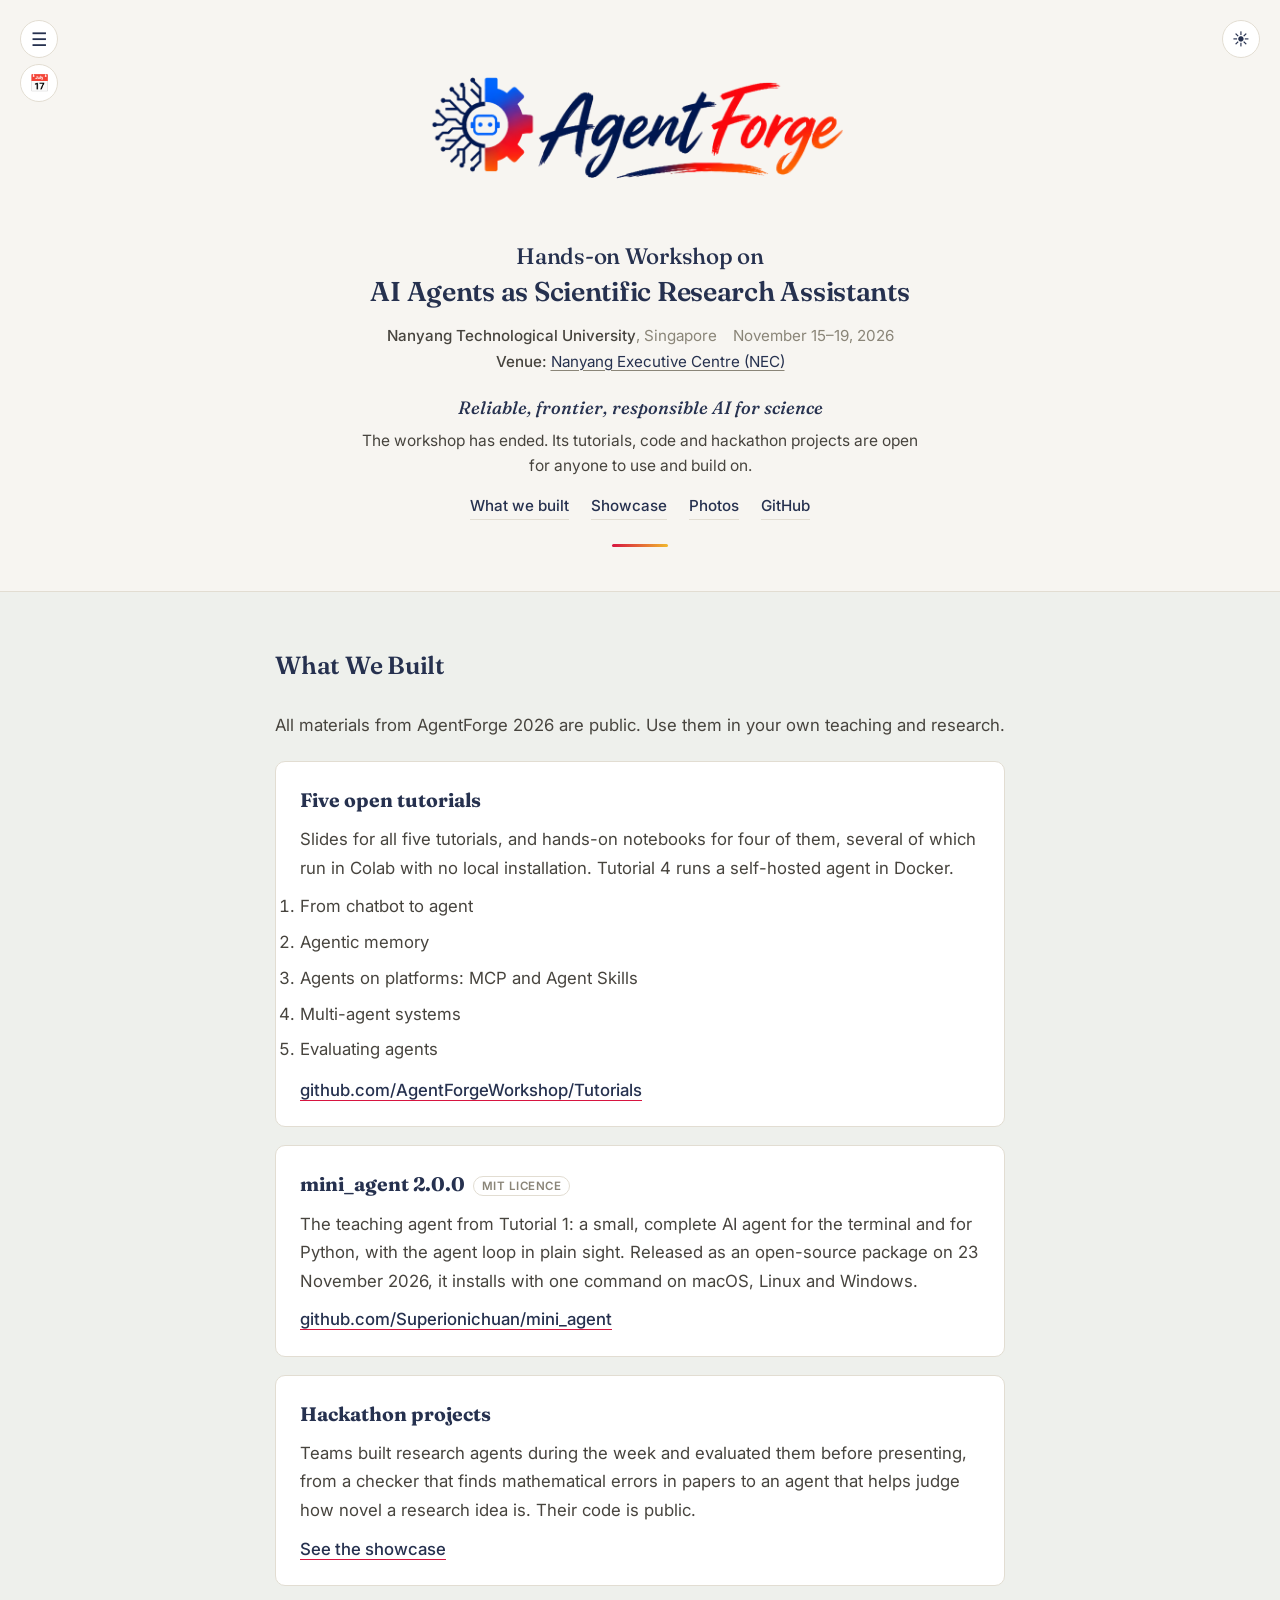
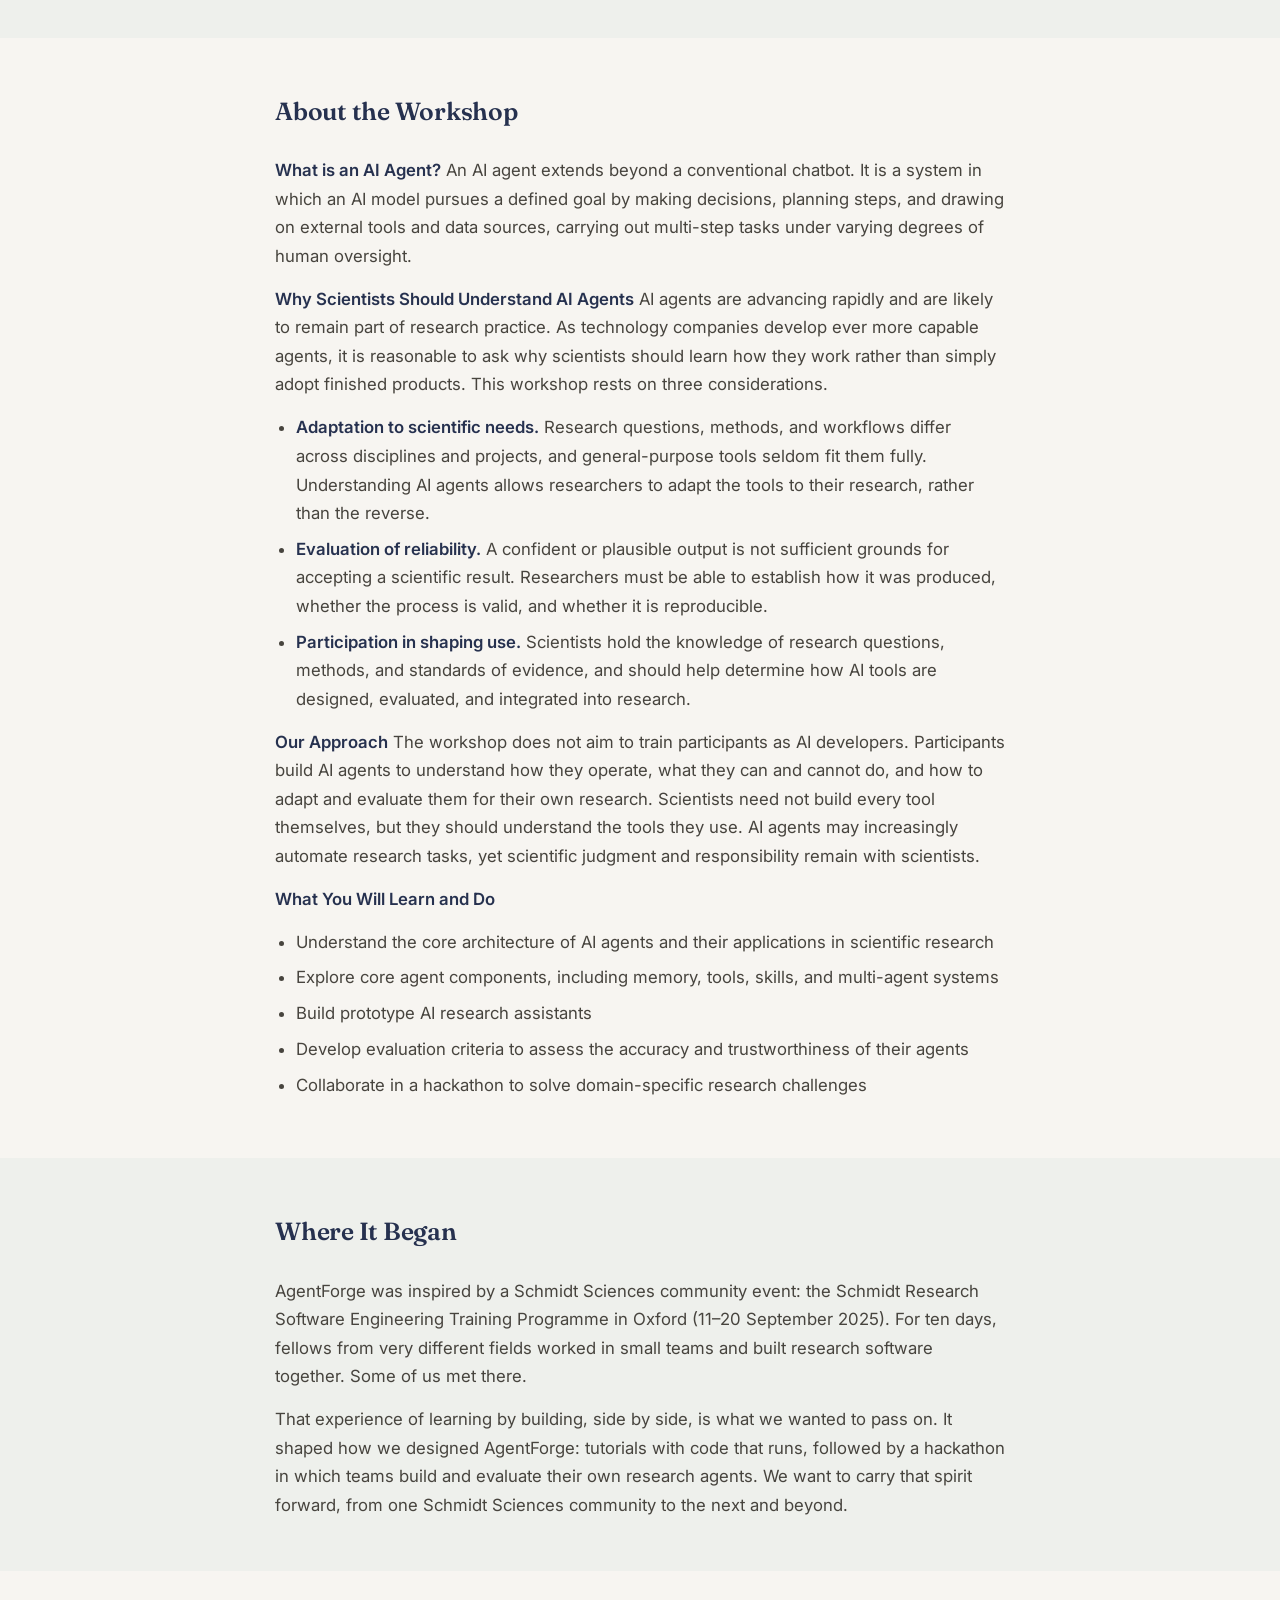
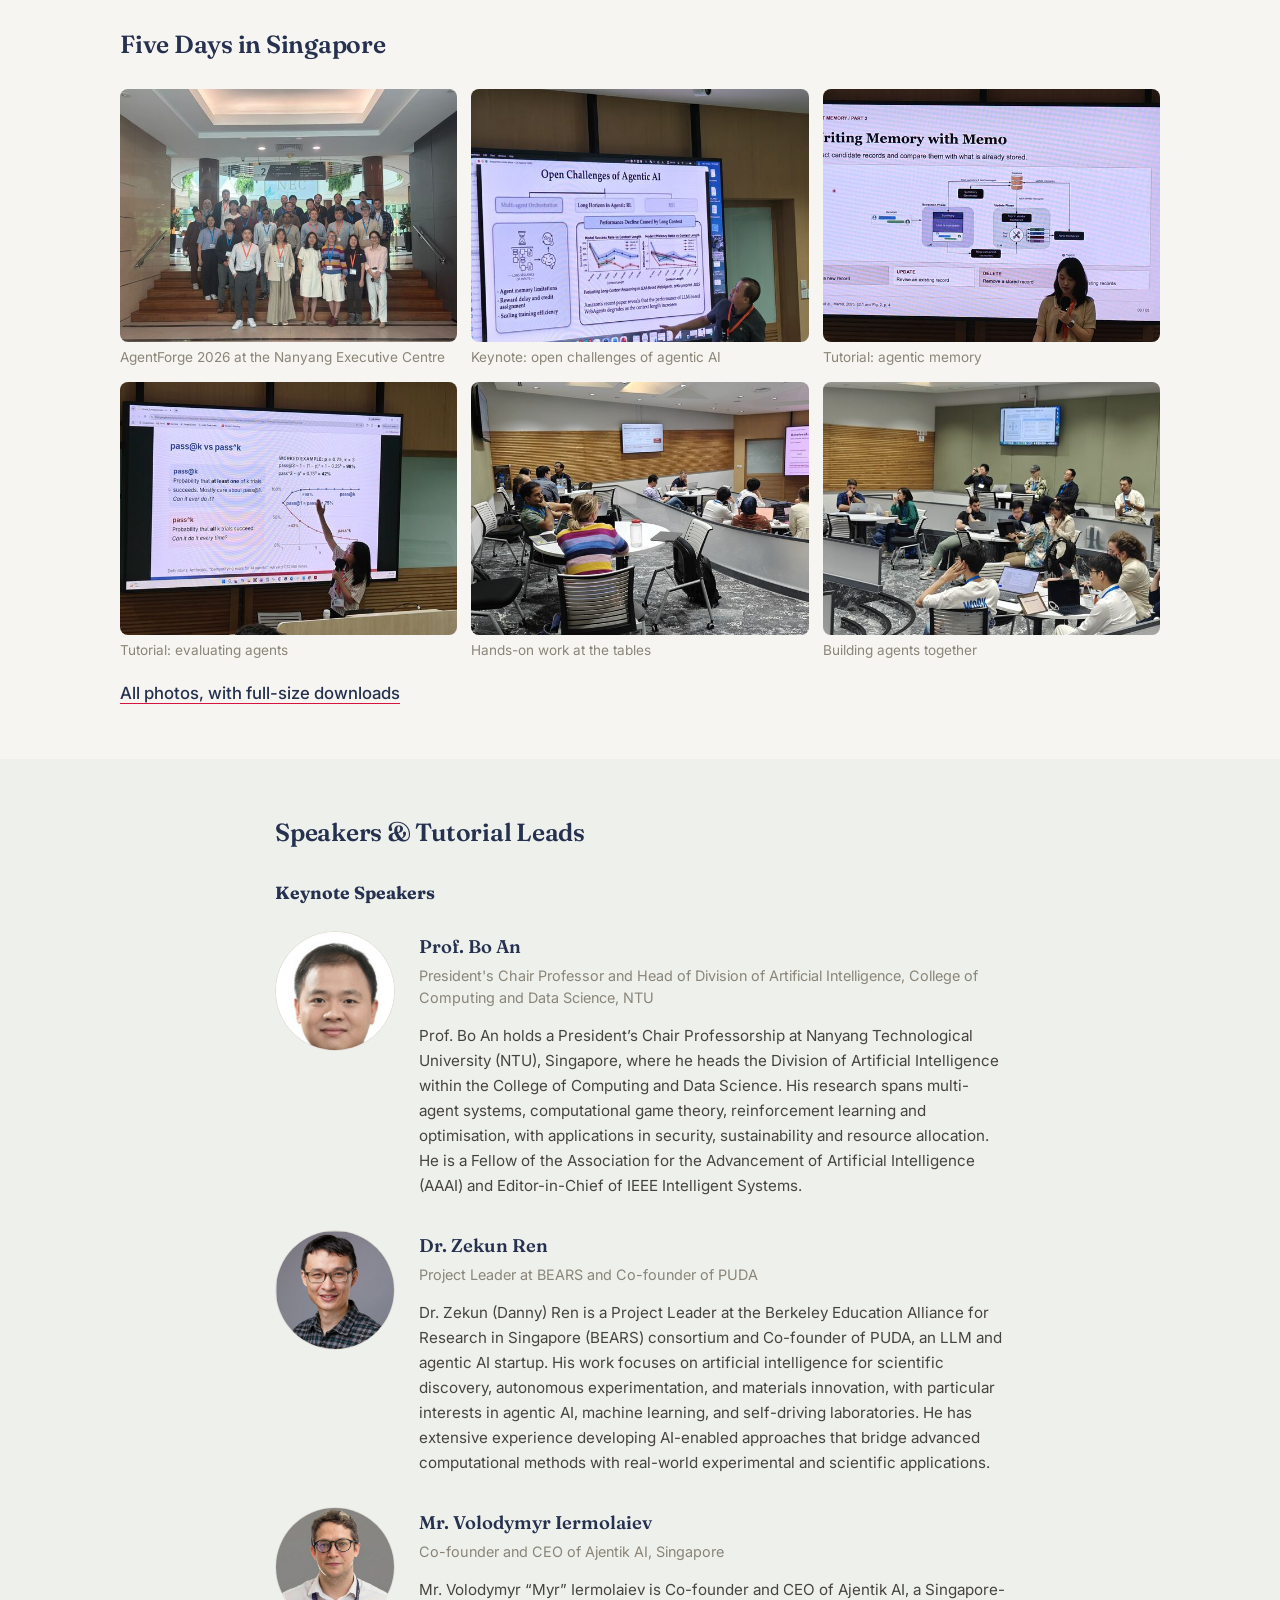
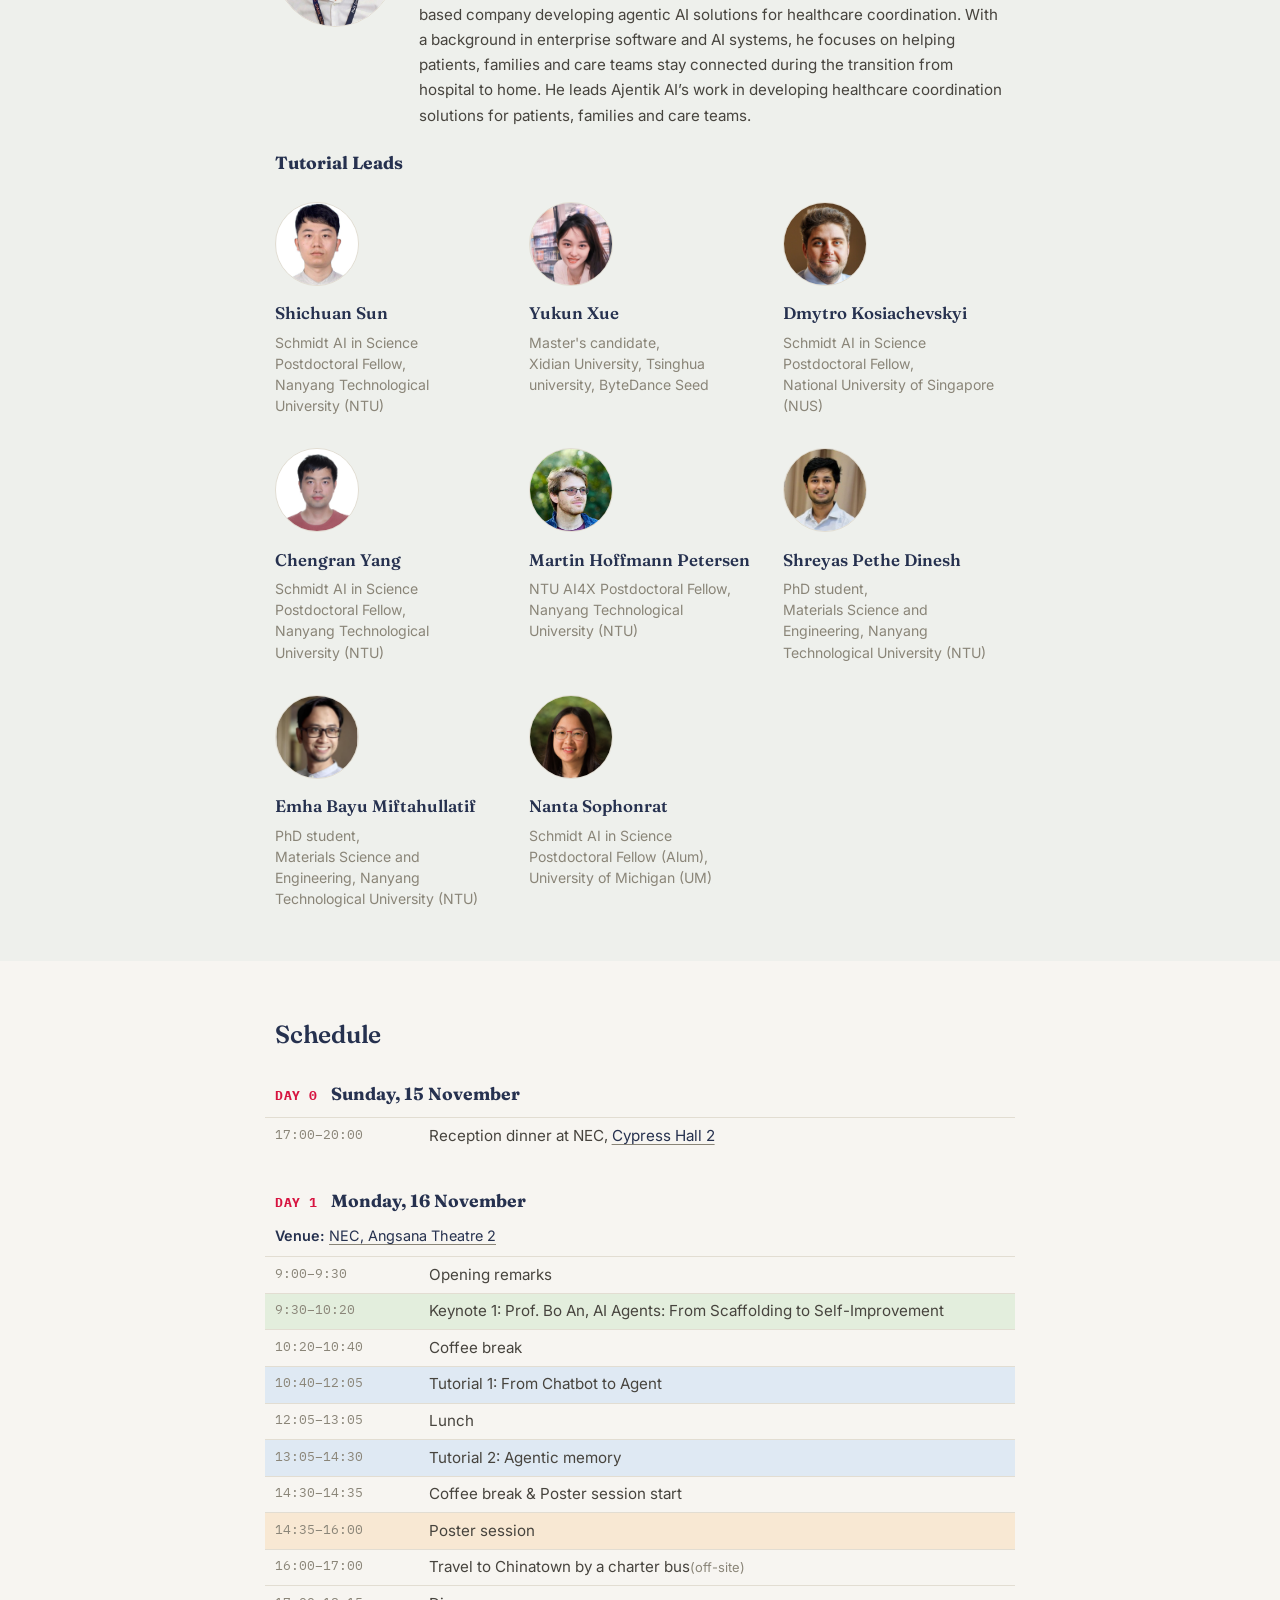
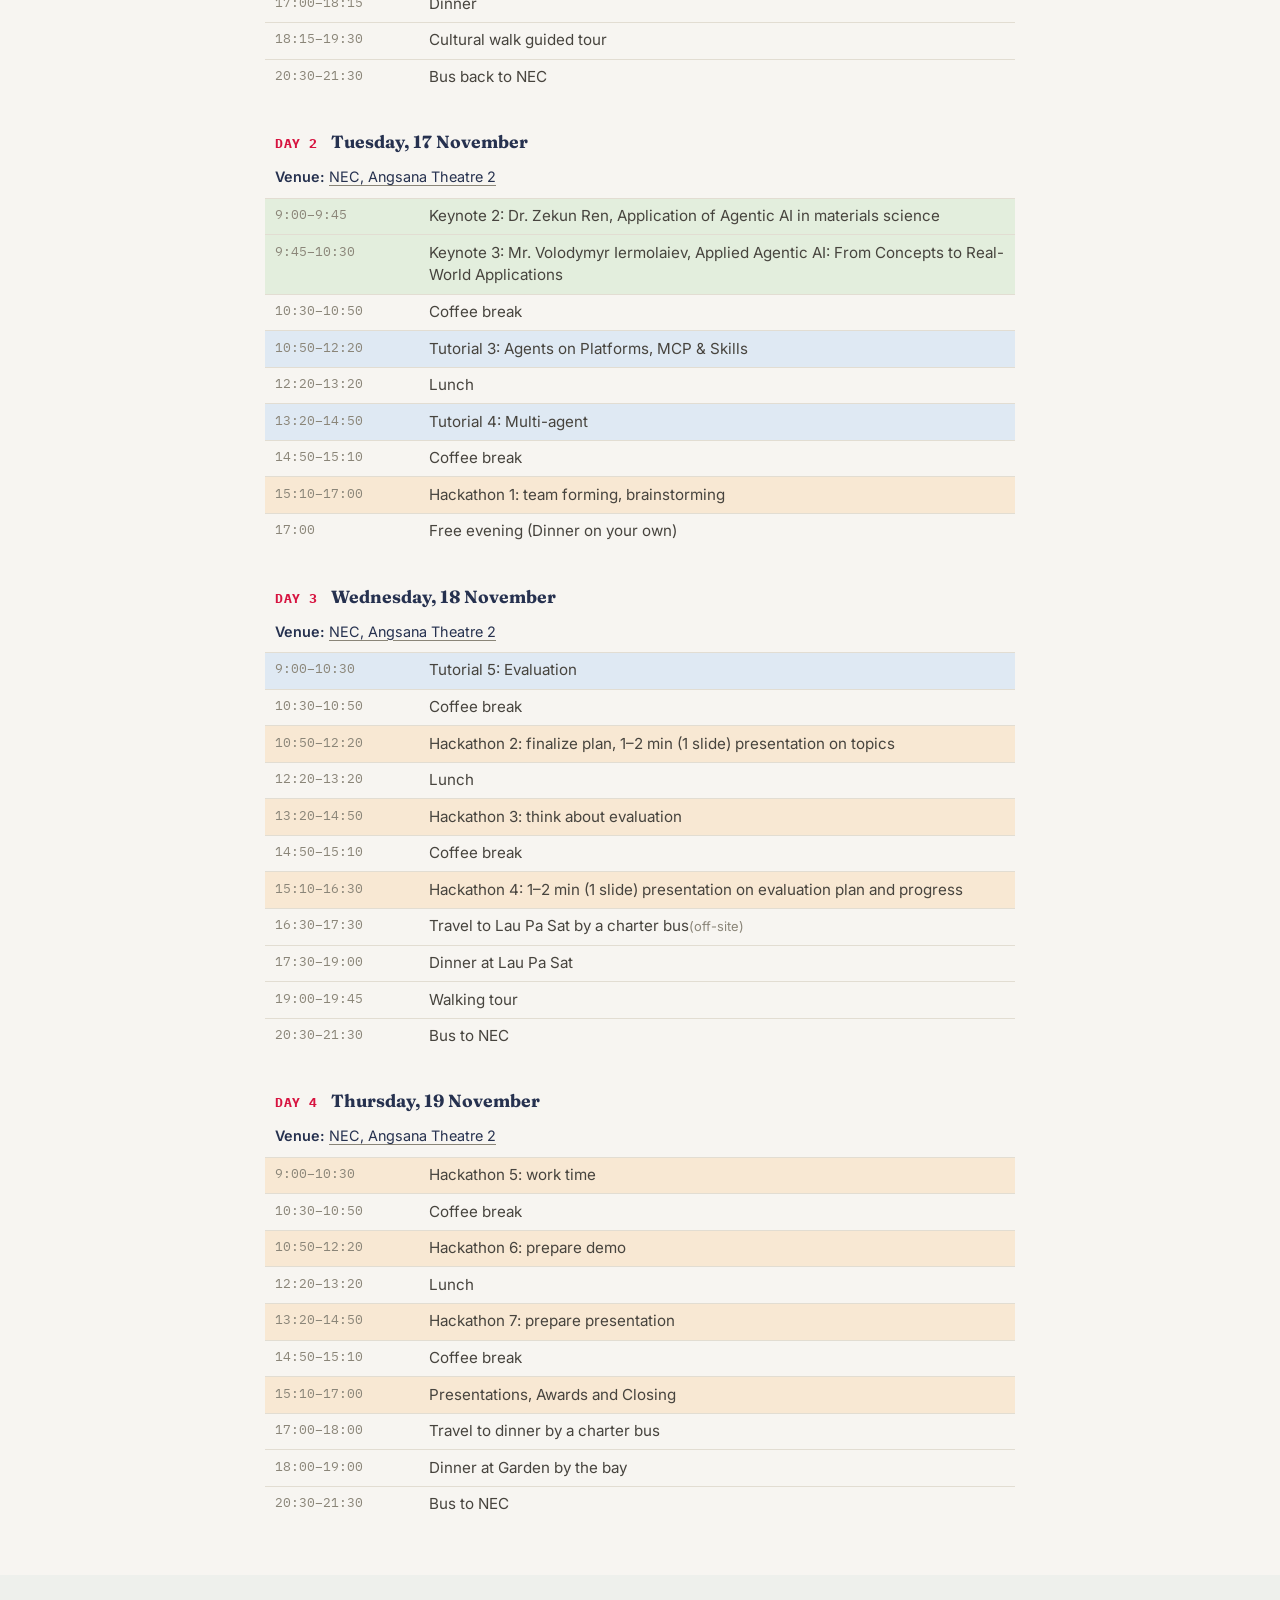
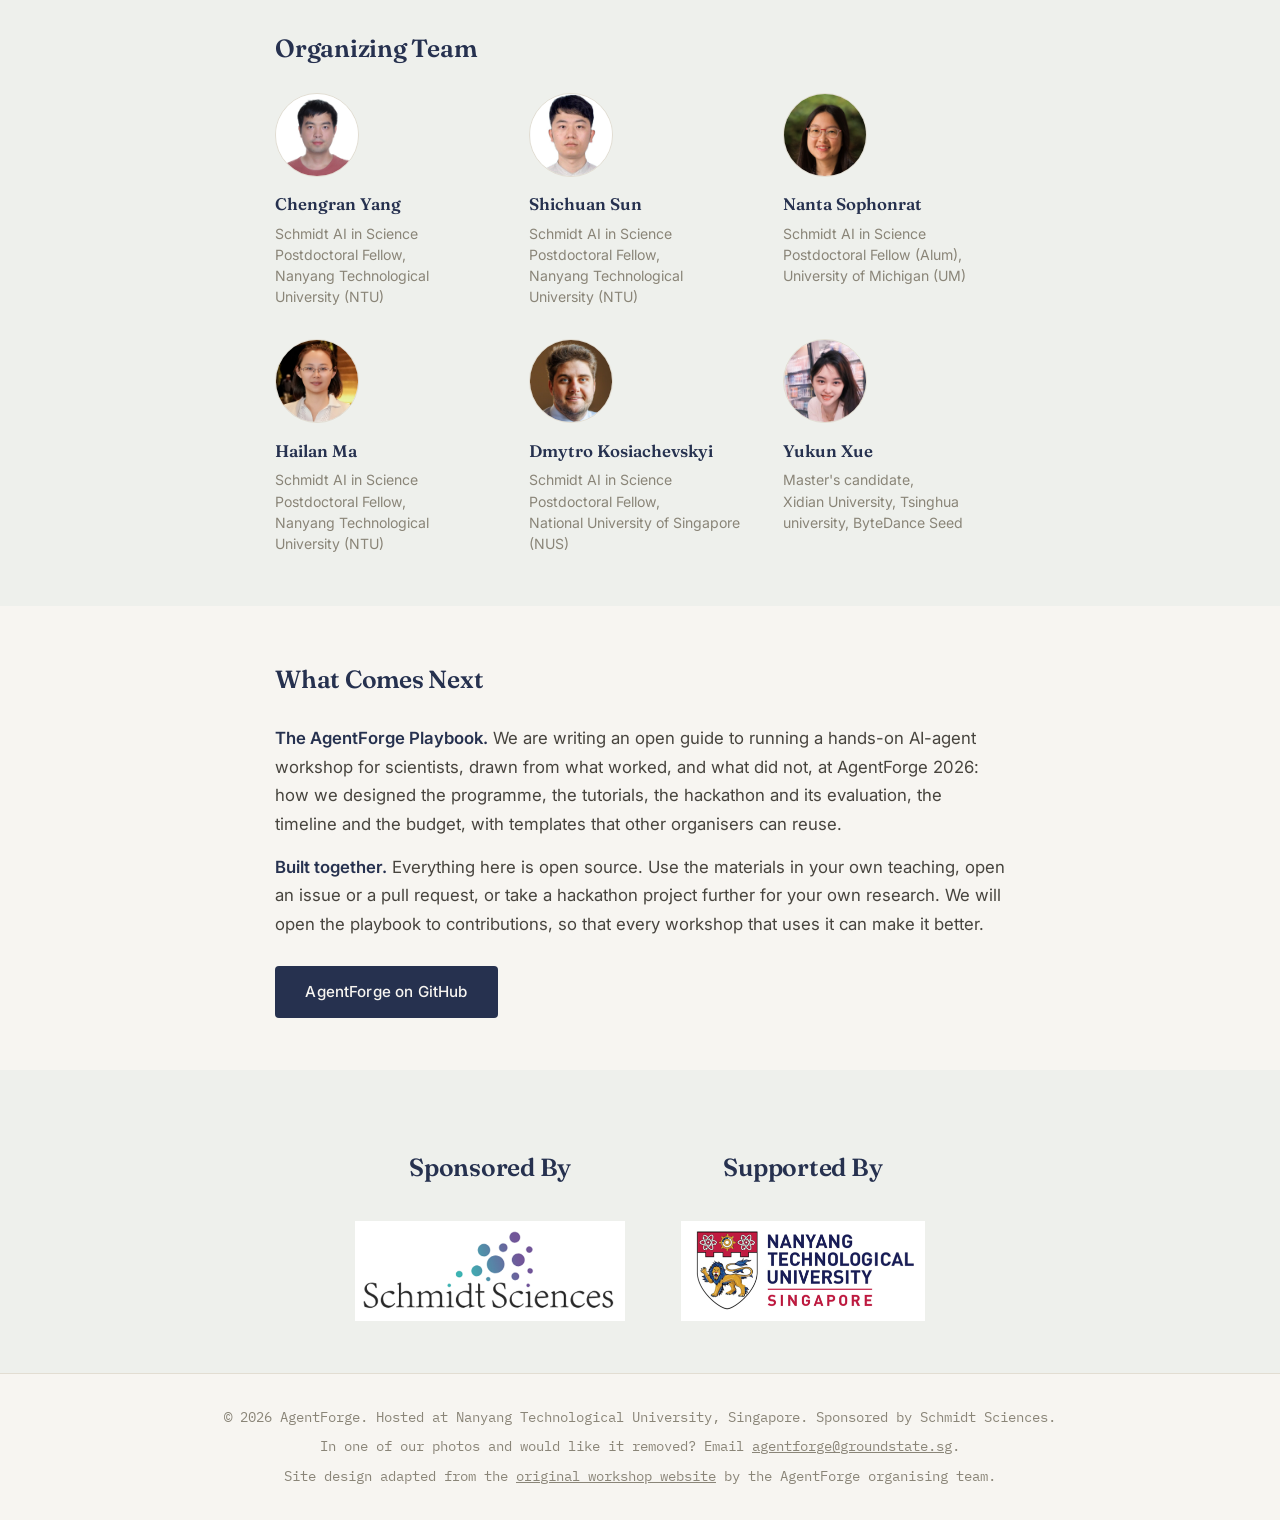
==== commit 2de9c67c: "Tutorials: say exactly what each one includes (notebooks for four, Docker for Tutorial 4)" ====
--- a/index.html
+++ b/index.html
@@ -69,7 +69,7 @@
       <div class="cards">
         <article class="card">
           <h3>Five open tutorials</h3>
-          <p>Slides and Colab notebooks that run without any local installation.</p>
+          <p>Slides for all five tutorials, and hands-on notebooks for four of them, several of which run in Colab with no local installation. Tutorial 4 runs a self-hosted agent in Docker.</p>
           <ol>
             <li>From chatbot to agent</li>
             <li>Agentic memory</li>
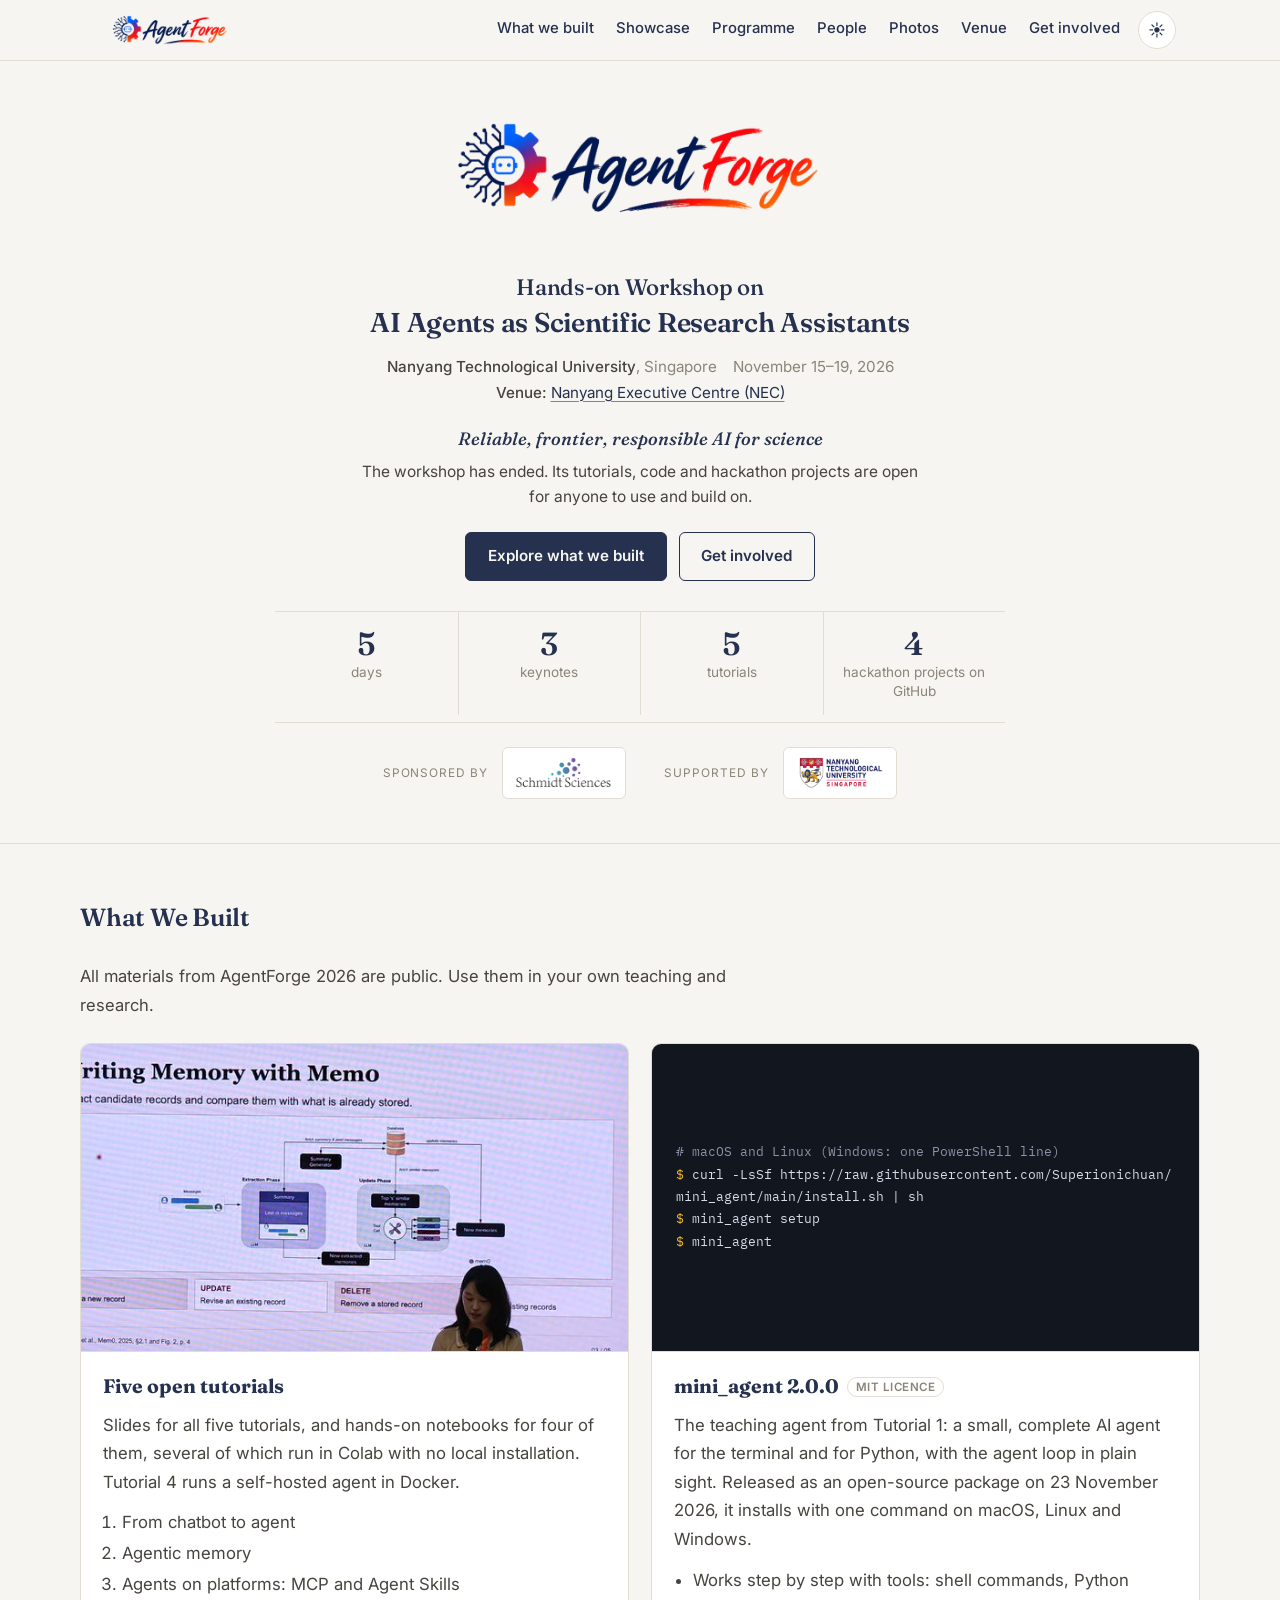
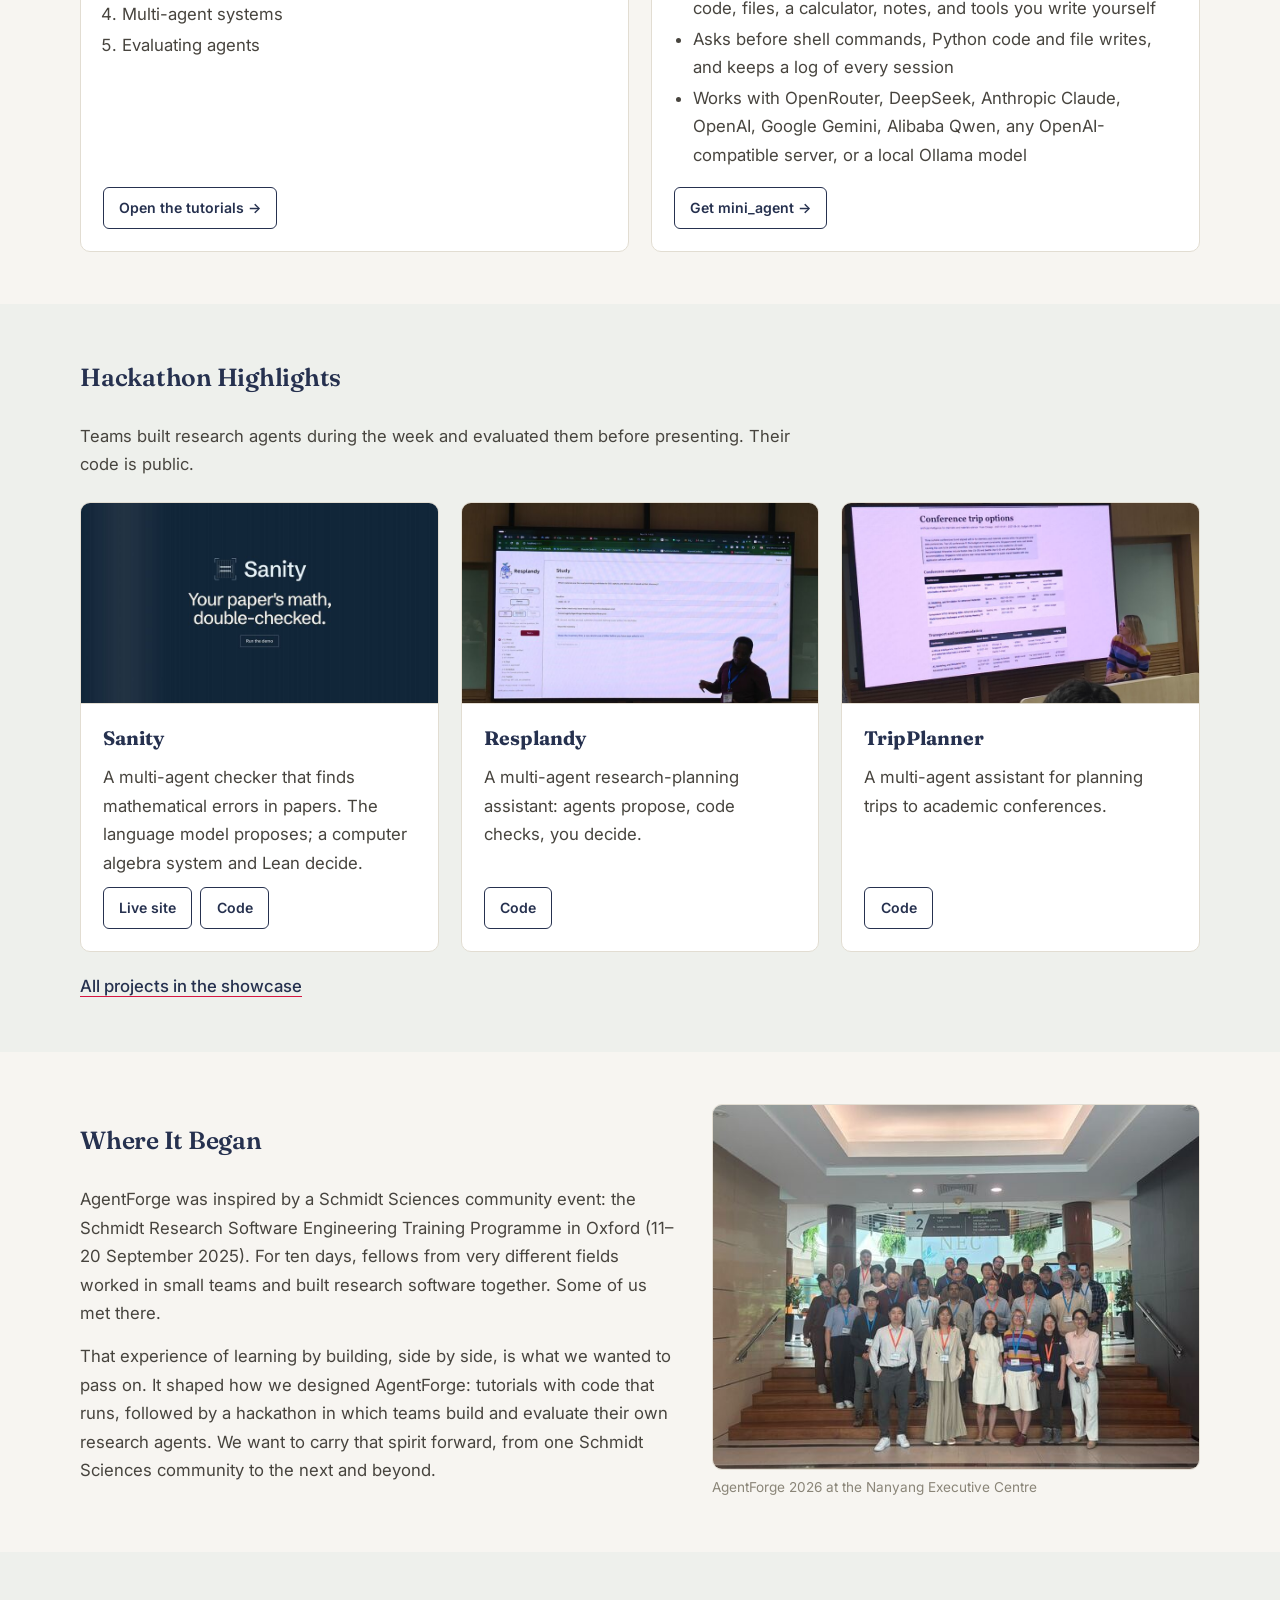
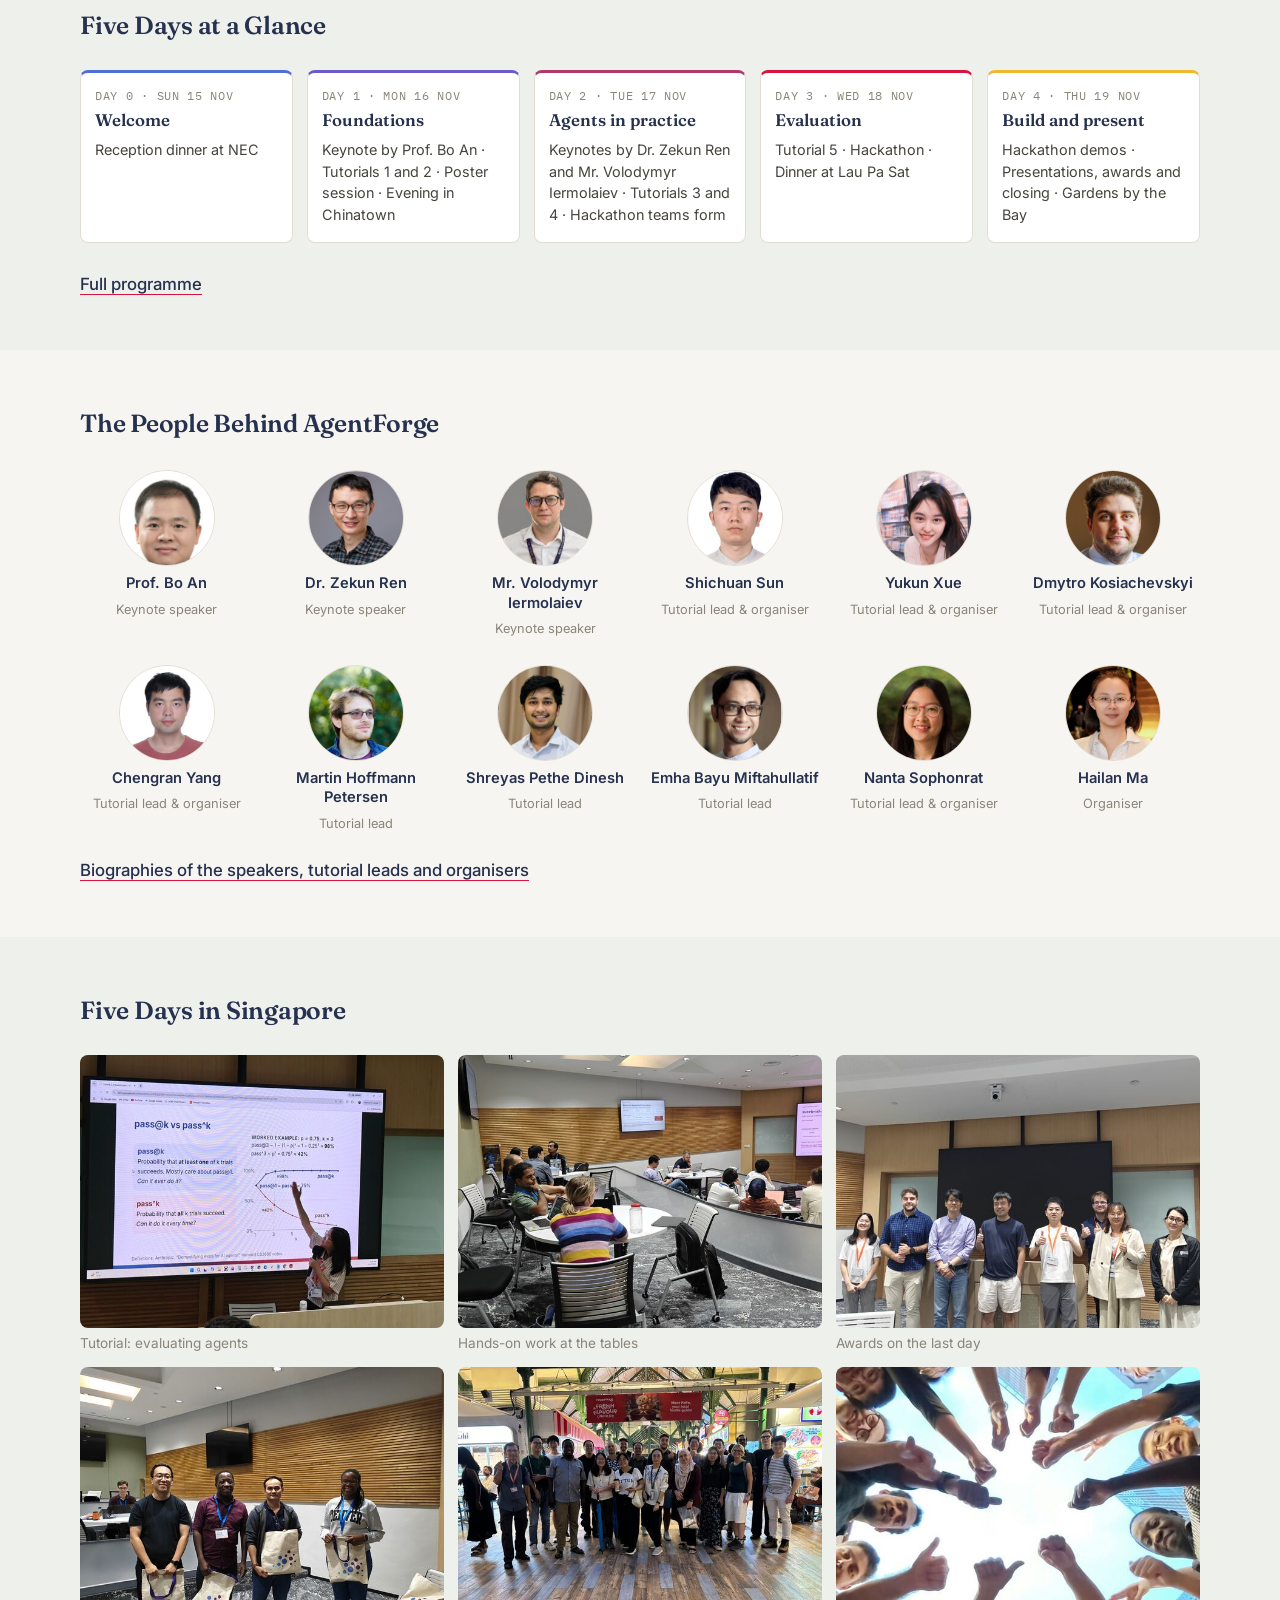
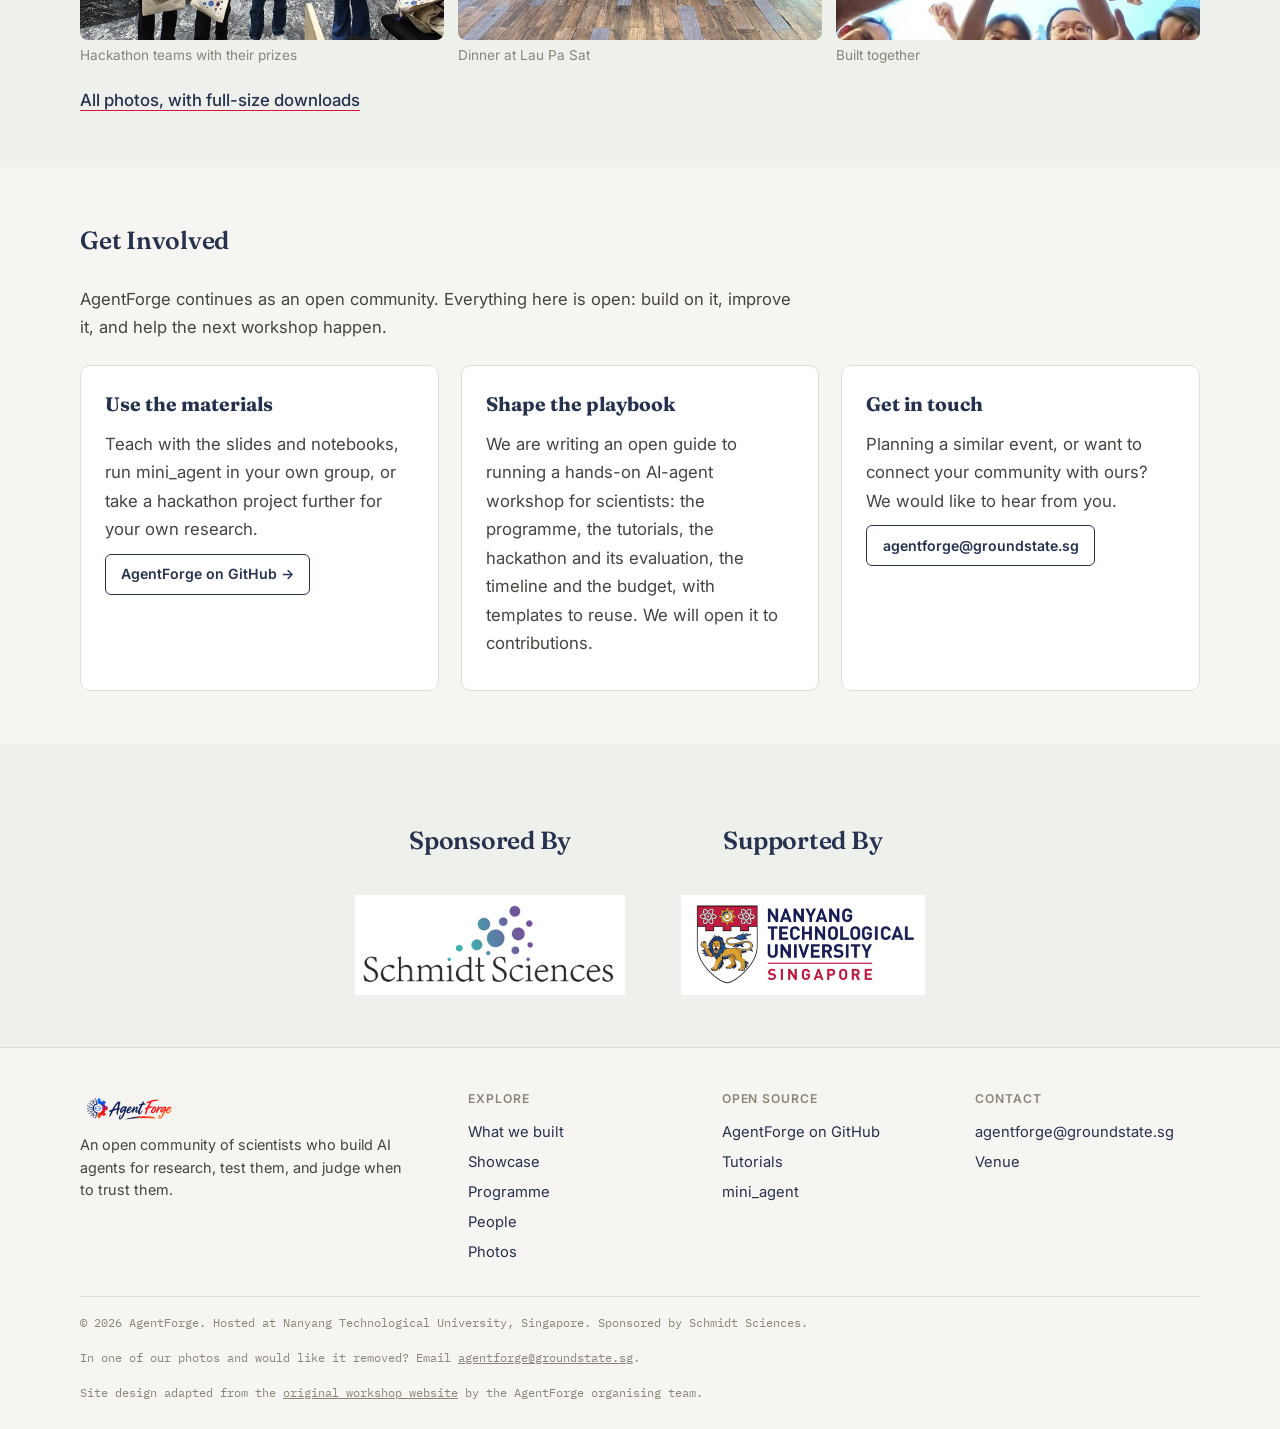
==== commit 3356b5fa: "Home page: top navigation, project and hackathon cards, people wall; programme and people pages" ====
--- a/index.html
+++ b/index.html
@@ -18,30 +18,43 @@
   <link rel="preconnect" href="https://fonts.gstatic.com" crossorigin>
   <link href="https://fonts.googleapis.com/css2?family=Fraunces:ital,opsz,wght@0,9..144,500;0,9..144,600;1,9..144,500&family=Inter:wght@400;500;600&family=IBM+Plex+Mono:wght@500&display=swap" rel="stylesheet">
   <link rel="stylesheet" href="assets/af.css">
+  <script type="application/ld+json">{"@context": "https://schema.org", "@type": "EducationEvent", "name": "AgentForge: Hands-on Workshop on AI Agents as Scientific Research Assistants", "startDate": "2026-11-15", "endDate": "2026-11-19", "eventStatus": "https://schema.org/EventScheduled", "eventAttendanceMode": "https://schema.org/OfflineEventAttendanceMode", "location": {"@type": "Place", "name": "Nanyang Executive Centre (NEC), Nanyang Technological University", "address": {"@type": "PostalAddress", "addressLocality": "Singapore", "addressCountry": "SG"}}, "organizer": {"@type": "Organization", "name": "AgentForge organising team", "url": "https://agentforge.groundstate.sg/"}, "sponsor": {"@type": "Organization", "name": "Schmidt Sciences", "url": "https://www.schmidtsciences.org"}, "url": "https://agentforge.groundstate.sg/", "image": "https://agentforge.groundstate.sg/assets/og-image.png", "description": "AgentForge is an open community of scientists who build AI agents for research, test them, and judge when to trust them. It began with a hands-on workshop at NTU Singapore, 15–19 November 2026, supported by Schmidt Sciences."}</script>
 </head>
 <body>
-
-  <button id="menu-toggle" aria-label="Open menu" aria-expanded="false" aria-controls="site-menu">☰</button>
+  <a class="skip" href="#main">Skip to content</a>
+  <header class="topbar">
+    <div class="topbar-inner">
+      <a class="brand" href="index.html" aria-label="AgentForge home">
+        <img class="brand-light" src="assets/brand/logo-light-320.webp" width="320" height="96" alt="AgentForge">
+        <img class="brand-dark" src="assets/brand/logo-dark-320.webp" width="320" height="96" alt="AgentForge">
+      </a>
+      <nav class="primary" aria-label="Main">
+      <a href="index.html#built">What we built</a>
+      <a href="showcase.html">Showcase</a>
+      <a href="programme.html">Programme</a>
+      <a href="people.html">People</a>
+      <a href="photos.html">Photos</a>
+      <a href="venue.html">Venue</a>
+      <a href="index.html#involved">Get involved</a>
+      </nav>
+      <button id="menu-toggle" aria-label="Open menu" aria-expanded="false" aria-controls="site-menu">☰</button>
+      <button id="theme-toggle" aria-label="Toggle dark mode">☀</button>
+    </div>
+  </header>
   <nav id="site-menu" aria-label="Site sections" hidden>
-    <a href="#about">About</a>
-    <a href="#built">What we built</a>
+    <a href="index.html#built">What we built</a>
     <a href="showcase.html">Showcase</a>
+    <a href="programme.html">Programme</a>
+    <a href="people.html">People</a>
     <a href="photos.html">Photos</a>
-    <a href="#speakers">Speakers</a>
-    <a href="#schedule">Schedule</a>
-    <a href="#team">Team</a>
-    <a href="#sponsors">Sponsors</a>
     <a href="venue.html">Venue</a>
+    <a href="index.html#involved">Get involved</a>
   </nav>
-
-  <a id="schedule-link" href="#schedule" aria-label="Jump to schedule" title="Schedule">📅</a>
-
-  <button id="theme-toggle" aria-label="Toggle dark mode">☀</button>
 
   <header class="hero">
     <div class="hero-inner">
-      <img src="assets/AgentForge_logo_v8_final_red_colorful_gear_nobg.png" alt="AgentForge" class="hero-mark hero-mark-light">
-      <img src="assets/AgentForge_logo_v8_final_for_darkmode_nobg.png" alt="AgentForge" class="hero-mark hero-mark-dark">
+      <img src="assets/brand/logo-light-960.webp" width="960" height="288" alt="AgentForge" class="hero-mark hero-mark-light">
+      <img src="assets/brand/logo-dark-960.webp" width="960" height="288" alt="AgentForge" class="hero-mark hero-mark-dark">
       <h1><span class="h1-lead">Hands-on Workshop on</span><br>AI Agents as Scientific Research Assistants</h1>
       <div class="meta">
         <span><strong>Nanyang Technological University</strong>, Singapore</span>
@@ -52,83 +65,144 @@
       </div>
       <p class="tagline">Reliable, frontier, responsible AI for science</p>
       <p class="hero-note">The workshop has ended. Its tutorials, code and hackathon projects are open for anyone to use and build on.</p>
-      <div class="hero-links">
-        <a href="#built">What we built</a>
-        <a href="showcase.html">Showcase</a>
-        <a href="photos.html">Photos</a>
-        <a href="https://github.com/AgentForgeWorkshop">GitHub</a>
-      </div>
-      <div class="hero-rule"></div>
+      <div class="hero-actions">
+        <a class="btn btn-primary" href="#built">Explore what we built</a>
+        <a class="btn btn-ghost" href="#involved">Get involved</a>
+      </div>
+      <ul class="stats">
+        <li><b>5</b><span>days</span></li>
+        <li><b>3</b><span>keynotes</span></li>
+        <li><b>5</b><span>tutorials</span></li>
+        <li><b>4</b><span>hackathon projects on GitHub</span></li>
+      </ul>
+      <div class="backers">
+        <span>Sponsored by</span><img src="assets/schmidt-logo.png" alt="Schmidt Sciences">
+        <span class="sep"></span>
+        <span>Supported by</span><img src="assets/ntu-logo.png" alt="Nanyang Technological University, Singapore">
+      </div>
     </div>
   </header>
 
+  <main id="main">
   <section id="built">
-    <div class="container">
+    <div class="container wide">
       <h2>What We Built</h2>
-      <p>All materials from AgentForge 2026 are public. Use them in your own teaching and research.</p>
-      <div class="cards">
-        <article class="card">
-          <h3>Five open tutorials</h3>
-          <p>Slides for all five tutorials, and hands-on notebooks for four of them, several of which run in Colab with no local installation. Tutorial 4 runs a self-hosted agent in Docker.</p>
-          <ol>
-            <li>From chatbot to agent</li>
-            <li>Agentic memory</li>
-            <li>Agents on platforms: MCP and Agent Skills</li>
-            <li>Multi-agent systems</li>
-            <li>Evaluating agents</li>
-          </ol>
-          <a class="more" href="https://github.com/AgentForgeWorkshop/Tutorials">github.com/AgentForgeWorkshop/Tutorials</a>
-        </article>
-        <article class="card">
-          <h3>mini_agent 2.0.0<span class="tag">MIT licence</span></h3>
-          <p>The teaching agent from Tutorial 1: a small, complete AI agent for the terminal and for Python, with the agent loop in plain sight. Released as an open-source package on 23 November 2026, it installs with one command on macOS, Linux and Windows.</p>
-          <a class="more" href="https://github.com/Superionichuan/mini_agent">github.com/Superionichuan/mini_agent</a>
-        </article>
-        <article class="card">
-          <h3>Hackathon projects</h3>
-          <p>Teams built research agents during the week and evaluated them before presenting, from a checker that finds mathematical errors in papers to an agent that helps judge how novel a research idea is. Their code is public.</p>
-          <a class="more" href="showcase.html">See the showcase</a>
-        </article>
-      </div>
-    </div>
-  </section>
-
-  <section id="about">
-    <div class="container">
-      <h2>About the Workshop</h2>
-
-      <p><strong>What is an AI Agent?</strong>
-        An AI agent extends beyond a conventional chatbot. It is a system in which an AI model pursues a defined goal by making decisions, planning steps, and drawing on external tools and data sources, carrying out multi-step tasks under varying degrees of human oversight.</p>
-
-      <p><strong>Why Scientists Should Understand AI Agents</strong>
-        AI agents are advancing rapidly and are likely to remain part of research practice. As technology companies develop ever more capable agents, it is reasonable to ask why scientists should learn how they work rather than simply adopt finished products. This workshop rests on three considerations.</p>
-      <ul>
-        <li><strong>Adaptation to scientific needs.</strong> Research questions, methods, and workflows differ across disciplines and projects, and general-purpose tools seldom fit them fully. Understanding AI agents allows researchers to adapt the tools to their research, rather than the reverse.</li>
-        <li><strong>Evaluation of reliability.</strong> A confident or plausible output is not sufficient grounds for accepting a scientific result. Researchers must be able to establish how it was produced, whether the process is valid, and whether it is reproducible.</li>
-        <li><strong>Participation in shaping use.</strong> Scientists hold the knowledge of research questions, methods, and standards of evidence, and should help determine how AI tools are designed, evaluated, and integrated into research.</li>
-      </ul>
-
-      <p><strong>Our Approach</strong>
-        The workshop does not aim to train participants as AI developers. Participants build AI agents to understand how they operate, what they can and cannot do, and how to adapt and evaluate them for their own research. Scientists need not build every tool themselves, but they should understand the tools they use. AI agents may increasingly automate research tasks, yet scientific judgment and responsibility remain with scientists.</p>
-
-      <p><strong>What You Will Learn and Do</strong></p>
-      <ul>
-        <li>Understand the core architecture of AI agents and their applications in scientific research</li>
-        <li>Explore core agent components, including memory, tools, skills, and multi-agent systems</li>
-        <li>Build prototype AI research assistants</li>
-        <li>Develop evaluation criteria to assess the accuracy and trustworthiness of their agents</li>
-        <li>Collaborate in a hackathon to solve domain-specific research challenges</li>
-      </ul>
-
-      <!-- <a href="https://github.com/AgentForgeWorkshop" class="cta" target="_blank" rel="noopener noreferrer">View on GitHub</a> -->
+      <p class="lede">All materials from AgentForge 2026 are public. Use them in your own teaching and research.</p>
+      <div class="grid grid-2">
+        <article class="card media-card">
+          <img class="media" src="assets/gallery/thumb/03-tutorial-memory.jpg" alt="Tutorial: agentic memory" width="600" height="450" loading="lazy">
+          <div class="card-body">
+            <h3>Five open tutorials</h3>
+            <p>Slides for all five tutorials, and hands-on notebooks for four of them, several of which run in Colab with no local installation. Tutorial 4 runs a self-hosted agent in Docker.</p>
+            <ol class="compact">
+              <li>From chatbot to agent</li>
+              <li>Agentic memory</li>
+              <li>Agents on platforms: MCP and Agent Skills</li>
+              <li>Multi-agent systems</li>
+              <li>Evaluating agents</li>
+            </ol>
+            <a class="btn btn-small btn-ghost" href="https://github.com/AgentForgeWorkshop/Tutorials">Open the tutorials →</a>
+          </div>
+        </article>
+        <article class="card media-card">
+          <div class="terminal" role="img" aria-label="Installing and starting mini_agent in a terminal">
+            <div><span class="c"># macOS and Linux (Windows: one PowerShell line)</span></div>
+            <div><span class="p">$</span> curl -LsSf https://raw.githubusercontent.com/Superionichuan/mini_agent/main/install.sh | sh</div>
+            <div><span class="p">$</span> mini_agent setup</div>
+            <div><span class="p">$</span> mini_agent</div>
+          </div>
+          <div class="card-body">
+            <h3>mini_agent 2.0.0<span class="tag">MIT licence</span></h3>
+            <p>The teaching agent from Tutorial 1: a small, complete AI agent for the terminal and for Python, with the agent loop in plain sight. Released as an open-source package on 23 November 2026, it installs with one command on macOS, Linux and Windows.</p>
+            <ul class="compact">
+              <li>Works step by step with tools: shell commands, Python code, files, a calculator, notes, and tools you write yourself</li>
+              <li>Asks before shell commands, Python code and file writes, and keeps a log of every session</li>
+              <li>Works with OpenRouter, DeepSeek, Anthropic Claude, OpenAI, Google Gemini, Alibaba Qwen, any OpenAI-compatible server, or a local Ollama model</li>
+            </ul>
+            <a class="btn btn-small btn-ghost" href="https://github.com/Superionichuan/mini_agent">Get mini_agent →</a>
+          </div>
+        </article>
+      </div>
+    </div>
+  </section>
+
+  <section id="highlights">
+    <div class="container wide">
+      <h2>Hackathon Highlights</h2>
+      <p class="lede">Teams built research agents during the week and evaluated them before presenting. Their code is public.</p>
+      <div class="grid grid-3">
+        <article class="card media-card">
+          <img class="media" src="assets/photos/ui-sanity.jpg" alt="Sanity website: Your paper's math, double-checked" loading="lazy">
+          <div class="card-body">
+            <h3>Sanity</h3>
+            <p>A multi-agent checker that finds mathematical errors in papers. The language model proposes; a computer algebra system and Lean decide.</p>
+            <div class="links"><a class="btn btn-small btn-ghost" href="https://ilkhamfy.github.io/sanity/">Live site</a><a class="btn btn-small btn-ghost" href="https://github.com/AgentForgeWorkshop/sanity">Code</a></div>
+          </div>
+        </article>
+        <article class="card media-card">
+          <img class="media" src="assets/photos/ui-resplandy.jpg" alt="The Resplandy research-planning app shown on the screen during the final presentations" loading="lazy">
+          <div class="card-body">
+            <h3>Resplandy</h3>
+            <p>A multi-agent research-planning assistant: agents propose, code checks, you decide.</p>
+            <div class="links"><a class="btn btn-small btn-ghost" href="https://github.com/rugphy-hub/resplandy">Code</a></div>
+          </div>
+        </article>
+        <article class="card media-card">
+          <img class="media" src="assets/photos/ui-tripplanner.jpg" alt="A TripPlanner report comparing conference trip options, shown during the final presentations" loading="lazy">
+          <div class="card-body">
+            <h3>TripPlanner</h3>
+            <p>A multi-agent assistant for planning trips to academic conferences.</p>
+            <div class="links"><a class="btn btn-small btn-ghost" href="https://github.com/AgentForgeWorkshop/TripPlanner">Code</a></div>
+          </div>
+        </article>
+      </div>
+      <p class="after"><a class="more" href="showcase.html">All projects in the showcase</a></p>
     </div>
   </section>
 
   <section id="origin">
-    <div class="container">
-      <h2>Where It Began</h2>
-      <p>AgentForge was inspired by a Schmidt Sciences community event: the Schmidt Research Software Engineering Training Programme in Oxford (11–20 September 2025). For ten days, fellows from very different fields worked in small teams and built research software together. Some of us met there.</p>
-      <p>That experience of learning by building, side by side, is what we wanted to pass on. It shaped how we designed AgentForge: tutorials with code that runs, followed by a hackathon in which teams build and evaluate their own research agents. We want to carry that spirit forward, from one Schmidt Sciences community to the next and beyond.</p>
+    <div class="container wide feature">
+      <div>
+        <h2>Where It Began</h2>
+        <p>AgentForge was inspired by a Schmidt Sciences community event: the Schmidt Research Software Engineering Training Programme in Oxford (11–20 September 2025). For ten days, fellows from very different fields worked in small teams and built research software together. Some of us met there.</p>
+        <p>That experience of learning by building, side by side, is what we wanted to pass on. It shaped how we designed AgentForge: tutorials with code that runs, followed by a hackathon in which teams build and evaluate their own research agents. We want to carry that spirit forward, from one Schmidt Sciences community to the next and beyond.</p>
+      </div>
+      <figure><a href="assets/gallery/full/01-group-nec.jpg"><img src="assets/gallery/thumb/01-group-nec.jpg" alt="AgentForge 2026 at the Nanyang Executive Centre" width="600" height="450" loading="lazy"></a><figcaption>AgentForge 2026 at the Nanyang Executive Centre</figcaption></figure>
+    </div>
+  </section>
+
+  <section id="glance">
+    <div class="container wide">
+      <h2>Five Days at a Glance</h2>
+      <ol class="days">
+        <li><span class="d">Day 0 · Sun 15 Nov</span><strong>Welcome</strong>Reception dinner at NEC</li>
+        <li><span class="d">Day 1 · Mon 16 Nov</span><strong>Foundations</strong>Keynote by Prof. Bo An · Tutorials 1 and 2 · Poster session · Evening in Chinatown</li>
+        <li><span class="d">Day 2 · Tue 17 Nov</span><strong>Agents in practice</strong>Keynotes by Dr. Zekun Ren and Mr. Volodymyr Iermolaiev · Tutorials 3 and 4 · Hackathon teams form</li>
+        <li><span class="d">Day 3 · Wed 18 Nov</span><strong>Evaluation</strong>Tutorial 5 · Hackathon · Dinner at Lau Pa Sat</li>
+        <li><span class="d">Day 4 · Thu 19 Nov</span><strong>Build and present</strong>Hackathon demos · Presentations, awards and closing · Gardens by the Bay</li>
+      </ol>
+      <p class="after"><a class="more" href="programme.html">Full programme</a></p>
+    </div>
+  </section>
+
+  <section id="people">
+    <div class="container wide">
+      <h2>The People Behind AgentForge</h2>
+      <div class="faces">
+        <figure><img src="assets/people/boan.jpg" alt="Portrait of Prof. Bo An" width="240" height="240" loading="lazy"><figcaption><strong>Prof. Bo An</strong><span>Keynote speaker</span></figcaption></figure>
+        <figure><img src="assets/people/zekunren.jpg" alt="Portrait of Dr. Zekun Ren" width="240" height="240" loading="lazy"><figcaption><strong>Dr. Zekun Ren</strong><span>Keynote speaker</span></figcaption></figure>
+        <figure><img src="assets/people/volodymyr-iermolaiev.jpg" alt="Portrait of Mr. Volodymyr Iermolaiev" width="240" height="240" loading="lazy"><figcaption><strong>Mr. Volodymyr Iermolaiev</strong><span>Keynote speaker</span></figcaption></figure>
+        <figure><img src="assets/people/shichuan.jpg" alt="Portrait of Shichuan Sun" width="240" height="240" loading="lazy"><figcaption><strong>Shichuan Sun</strong><span>Tutorial lead &amp; organiser</span></figcaption></figure>
+        <figure><img src="assets/people/yukun-400.jpg" alt="Portrait of Yukun Xue" width="240" height="240" loading="lazy"><figcaption><strong>Yukun Xue</strong><span>Tutorial lead &amp; organiser</span></figcaption></figure>
+        <figure><img src="assets/people/dmytro-400.jpg" alt="Portrait of Dmytro Kosiachevskyi" width="240" height="240" loading="lazy"><figcaption><strong>Dmytro Kosiachevskyi</strong><span>Tutorial lead &amp; organiser</span></figcaption></figure>
+        <figure><img src="assets/people/chengran.jpg" alt="Portrait of Chengran Yang" width="240" height="240" loading="lazy"><figcaption><strong>Chengran Yang</strong><span>Tutorial lead &amp; organiser</span></figcaption></figure>
+        <figure><img src="assets/people/martin.jpg" alt="Portrait of Martin Hoffmann Petersen" width="240" height="240" loading="lazy"><figcaption><strong>Martin Hoffmann Petersen</strong><span>Tutorial lead</span></figcaption></figure>
+        <figure><img src="assets/people/shreyas.jpg" alt="Portrait of Shreyas Pethe Dinesh" width="240" height="240" loading="lazy"><figcaption><strong>Shreyas Pethe Dinesh</strong><span>Tutorial lead</span></figcaption></figure>
+        <figure><img src="assets/people/emha.jpg" alt="Portrait of Emha Bayu Miftahullatif" width="240" height="240" loading="lazy"><figcaption><strong>Emha Bayu Miftahullatif</strong><span>Tutorial lead</span></figcaption></figure>
+        <figure><img src="assets/people/nanta-400.jpg" alt="Portrait of Nanta Sophonrat" width="240" height="240" loading="lazy"><figcaption><strong>Nanta Sophonrat</strong><span>Tutorial lead &amp; organiser</span></figcaption></figure>
+        <figure><img src="assets/people/hailan-400.jpg" alt="Portrait of Hailan Ma" width="240" height="240" loading="lazy"><figcaption><strong>Hailan Ma</strong><span>Organiser</span></figcaption></figure>
+      </div>
+      <p class="after"><a class="more" href="people.html">Biographies of the speakers, tutorial leads and organisers</a></p>
     </div>
   </section>
 
@@ -136,219 +210,37 @@
     <div class="container wide">
       <h2>Five Days in Singapore</h2>
       <div class="photo-grid">
-      <figure><a href="assets/gallery/full/01-group-nec.jpg"><img src="assets/gallery/thumb/01-group-nec.jpg" alt="AgentForge 2026 at the Nanyang Executive Centre" width="600" height="450" loading="lazy"></a><figcaption>AgentForge 2026 at the Nanyang Executive Centre</figcaption></figure>
-      <figure><a href="assets/gallery/full/02-keynote.jpg"><img src="assets/gallery/thumb/02-keynote.jpg" alt="Keynote: open challenges of agentic AI" width="600" height="450" loading="lazy"></a><figcaption>Keynote: open challenges of agentic AI</figcaption></figure>
-      <figure><a href="assets/gallery/full/03-tutorial-memory.jpg"><img src="assets/gallery/thumb/03-tutorial-memory.jpg" alt="Tutorial: agentic memory" width="600" height="450" loading="lazy"></a><figcaption>Tutorial: agentic memory</figcaption></figure>
       <figure><a href="assets/gallery/full/04-tutorial-evaluation.jpg"><img src="assets/gallery/thumb/04-tutorial-evaluation.jpg" alt="Tutorial: evaluating agents" width="600" height="450" loading="lazy"></a><figcaption>Tutorial: evaluating agents</figcaption></figure>
       <figure><a href="assets/gallery/full/05-hands-on.jpg"><img src="assets/gallery/thumb/05-hands-on.jpg" alt="Hands-on work at the tables" width="600" height="450" loading="lazy"></a><figcaption>Hands-on work at the tables</figcaption></figure>
-      <figure><a href="assets/gallery/full/06-hands-on.jpg"><img src="assets/gallery/thumb/06-hands-on.jpg" alt="Building agents together" width="600" height="450" loading="lazy"></a><figcaption>Building agents together</figcaption></figure>
-      </div>
-      <p style="margin-top:18px"><a class="more" href="photos.html">All photos, with full-size downloads</a></p>
-    </div>
-  </section>
-
-  <section id="speakers">
-    <div class="container">
-      <h2>Speakers &amp; Tutorial Leads</h2>
-      <h3 class="subhead">Keynote Speakers</h3>
-      <div class="keynote-list">
-        <article class="keynote">
-          <img src="assets/Keynotes_photos/BoAn.jpg" alt="Portrait of Prof. Bo An" loading="lazy">
-          <div>
-            <h3>Prof. Bo An</h3>
-            <p class="role">President's Chair Professor and Head of Division of Artificial Intelligence, College of Computing and Data Science, NTU</p>
-            <p class="bio">Prof. Bo An holds a President’s Chair Professorship at Nanyang Technological University (NTU), Singapore, where he heads the Division of Artificial Intelligence within the College of Computing and Data Science. His research spans multi-agent systems, computational game theory, reinforcement learning and optimisation, with applications in security, sustainability and resource allocation. He is a Fellow of the Association for the Advancement of Artificial Intelligence (AAAI) and Editor-in-Chief of IEEE Intelligent Systems.</p>
-          </div>
-        </article>
-        <article class="keynote">
-          <img src="assets/Keynotes_photos/ZekunRen.png" alt="Portrait of Dr. Zekun Ren" loading="lazy">
-          <div>
-            <h3>Dr. Zekun Ren</h3>
-            <p class="role">Project Leader at BEARS and Co-founder of PUDA</p>
-            <p class="bio">Dr. Zekun (Danny) Ren is a Project Leader at the Berkeley Education Alliance for Research in Singapore (BEARS) consortium and Co-founder of PUDA, an LLM and agentic AI startup. His work focuses on artificial intelligence for scientific discovery, autonomous experimentation, and materials innovation, with particular interests in agentic AI, machine learning, and self-driving laboratories. He has extensive experience developing AI-enabled approaches that bridge advanced computational methods with real-world experimental and scientific applications.</p>
-          </div>
-        </article>
-        <article class="keynote">
-          <img src="assets/Keynotes_photos/Volodymyr_Iermolaiev.jpeg" alt="Portrait of Mr. Volodymyr Iermolaiev" loading="lazy">
-          <div>
-            <h3>Mr. Volodymyr Iermolaiev</h3>
-            <p class="role">Co-founder and CEO of Ajentik AI, Singapore</p>
-            <p class="bio">Mr. Volodymyr “Myr” Iermolaiev is Co-founder and CEO of Ajentik AI, a Singapore-based company developing agentic AI solutions for healthcare coordination. With a background in enterprise software and AI systems, he focuses on helping patients, families and care teams stay connected during the transition from hospital to home. He leads Ajentik AI’s work in developing healthcare coordination solutions for patients, families and care teams.</p>
-          </div>
-        </article>
-      </div>
-
-      <h3 class="subhead">Tutorial Leads</h3>
-      <div class="team-grid">
-        <div class="team-member">
-          <div class="avatar"><img src="assets/Tutorial_lead_organizers_photos/Shichuan.jpg" alt="Portrait of Shichuan Sun" loading="lazy"></div>
-          <h3>Shichuan Sun</h3>
-          <p>Schmidt AI in Science Postdoctoral Fellow, <br> Nanyang Technological University (NTU)</p>
-        </div>
-        <div class="team-member">
-          <div class="avatar"><img src="assets/Tutorial_lead_organizers_photos/Yukun_400.jpg" alt="Portrait of Yukun Xue" loading="lazy"></div>
-          <h3>Yukun Xue</h3>
-          <p>Master's candidate, <br> Xidian University, Tsinghua university, ByteDance Seed</p>
-        </div>
-        <div class="team-member">
-          <div class="avatar"><img src="assets/Tutorial_lead_organizers_photos/Dmytro_400.jpg" alt="Portrait of Dmytro Kosiachevskyi" loading="lazy"></div>
-          <h3>Dmytro Kosiachevskyi</h3>
-          <p>Schmidt AI in Science Postdoctoral Fellow, <br> National University of Singapore (NUS)</p>
-        </div>
-        <div class="team-member">
-          <div class="avatar"><img src="assets/Tutorial_lead_organizers_photos/Chengran.jpg" alt="Portrait of Chengran Yang" loading="lazy"></div>
-          <h3>Chengran Yang</h3>
-          <p>Schmidt AI in Science Postdoctoral Fellow, <br> Nanyang Technological University (NTU)</p>
-        </div>
-        <div class="team-member">
-          <div class="avatar"><img src="assets/Tutorial_lead_organizers_photos/Martin.jpg" alt="Portrait of Martin Hoffmann Petersen" loading="lazy"></div>
-          <h3>Martin Hoffmann Petersen</h3>
-          <p>NTU AI4X Postdoctoral Fellow, <br> Nanyang Technological University (NTU)</p>
-        </div>
-        <div class="team-member">
-          <div class="avatar"><img src="assets/Tutorial_lead_organizers_photos/Shreyas.jpg" alt="Portrait of Shreyas Pethe Dinesh" loading="lazy"></div>
-          <h3>Shreyas Pethe Dinesh</h3>
-          <p>PhD student, <br> Materials Science and Engineering, Nanyang Technological University (NTU)</p>
-        </div>
-        <div class="team-member">
-          <div class="avatar"><img src="assets/Tutorial_lead_organizers_photos/Emha.png" alt="Portrait of Emha Bayu Miftahullatif" loading="lazy"></div>
-          <h3>Emha Bayu Miftahullatif</h3>
-          <p>PhD student, <br> Materials Science and Engineering, Nanyang Technological University (NTU)</p>
-        </div>
-        <div class="team-member">
-          <div class="avatar"><img src="assets/Tutorial_lead_organizers_photos/Nanta_400.jpg" alt="Portrait of Nanta Sophonrat" loading="lazy"></div>
-          <h3>Nanta Sophonrat</h3>
-          <p>Schmidt AI in Science Postdoctoral Fellow (Alum), University of Michigan (UM)</p>
-        </div>
-      </div>
-    </div>
-  </section>
-
-  <section id="schedule">
-    <div class="container">
-      <h2>Schedule</h2>
-      
-      <div class="schedule-days">
-        <div class="schedule-day">
-          <h3><span class="day-label">DAY 0</span> Sunday, 15 November</h3>
-          <table class="agenda">
-            <tr><td class="time">17:00–20:00</td><td>Reception dinner at NEC, <a href="venue.html">Cypress Hall 2</a></td></tr>
-          </table>
-        </div>
-        <div class="schedule-day">
-          <h3><span class="day-label">DAY 1</span> Monday, 16 November</h3>
-          <p class="day-venue"><strong>Venue:</strong> <a href="venue.html">NEC, Angsana Theatre 2</a></p>
-          <table class="agenda">
-            <tr><td class="time">9:00–9:30</td><td>Opening remarks</td></tr>
-            <tr class="ev-keynote"><td class="time">9:30–10:20</td><td>Keynote 1: Prof. Bo An, AI Agents: From Scaffolding to Self-Improvement</td></tr>
-            <tr><td class="time">10:20–10:40</td><td>Coffee break</td></tr>
-            <tr class="ev-tutorial"><td class="time">10:40–12:05</td><td>Tutorial 1: From Chatbot to Agent</td></tr>
-            <tr><td class="time">12:05–13:05</td><td>Lunch</td></tr>
-            <tr class="ev-tutorial"><td class="time">13:05–14:30</td><td>Tutorial 2: Agentic memory</td></tr>
-            <tr><td class="time">14:30–14:35</td><td>Coffee break &amp; Poster session start</td></tr>
-            <tr class="ev-hack"><td class="time">14:35–16:00</td><td>Poster session</td></tr>
-            <tr><td class="time">16:00–17:00</td><td>Travel to Chinatown by a charter bus<span class="offsite">(off-site)</span></td></tr>
-            <tr><td class="time">17:00–18:15</td><td>Dinner</td></tr>
-            <tr><td class="time">18:15–19:30</td><td>Cultural walk guided tour</td></tr>
-            <tr><td class="time">20:30–21:30</td><td>Bus back to NEC</td></tr>
-          </table>
-        </div>
-        <div class="schedule-day">
-          <h3><span class="day-label">DAY 2</span> Tuesday, 17 November</h3>
-          <p class="day-venue"><strong>Venue:</strong> <a href="venue.html">NEC, Angsana Theatre 2</a></p>
-          <table class="agenda">
-            <tr class="ev-keynote"><td class="time">9:00–9:45</td><td>Keynote 2: Dr. Zekun Ren, Application of Agentic AI in materials science</td></tr>
-            <tr class="ev-keynote"><td class="time">9:45–10:30</td><td>Keynote 3: Mr. Volodymyr Iermolaiev, Applied Agentic AI: From Concepts to Real-World Applications</td></tr>
-            <tr><td class="time">10:30–10:50</td><td>Coffee break</td></tr>
-            <tr class="ev-tutorial"><td class="time">10:50–12:20</td><td>Tutorial 3: Agents on Platforms, MCP &amp; Skills</td></tr>
-            <tr><td class="time">12:20–13:20</td><td>Lunch</td></tr>
-            <tr class="ev-tutorial"><td class="time">13:20–14:50</td><td>Tutorial 4: Multi-agent</td></tr>
-            <tr><td class="time">14:50–15:10</td><td>Coffee break</td></tr>
-            <tr class="ev-hack"><td class="time">15:10–17:00</td><td>Hackathon 1: team forming, brainstorming</td></tr>
-            <tr><td class="time">17:00</td><td> Free evening (Dinner on your own)</td></tr>
-          </table>
-        </div>
-        <div class="schedule-day">
-          <h3><span class="day-label">DAY 3</span> Wednesday, 18 November</h3>
-          <p class="day-venue"><strong>Venue:</strong> <a href="venue.html">NEC, Angsana Theatre 2</a></p>
-          <table class="agenda">
-            <tr class="ev-tutorial"><td class="time">9:00–10:30</td><td>Tutorial 5: Evaluation</td></tr>
-            <tr><td class="time">10:30–10:50</td><td>Coffee break</td></tr>
-            <tr class="ev-hack"><td class="time">10:50–12:20</td><td>Hackathon 2: finalize plan, 1–2 min (1 slide) presentation on topics</td></tr>
-            <tr><td class="time">12:20–13:20</td><td>Lunch</td></tr>
-            <tr class="ev-hack"><td class="time">13:20–14:50</td><td>Hackathon 3: think about evaluation</td></tr>
-            <tr><td class="time">14:50–15:10</td><td>Coffee break</td></tr>
-            <tr class="ev-hack"><td class="time">15:10–16:30</td><td>Hackathon 4: 1–2 min (1 slide) presentation on evaluation plan and progress</td></tr>
-            <tr><td class="time">16:30–17:30</td><td>Travel to Lau Pa Sat by a charter bus<span class="offsite">(off-site)</span></td></tr>
-            <tr><td class="time">17:30–19:00</td><td>Dinner at Lau Pa Sat</td></tr>
-            <tr><td class="time">19:00–19:45</td><td>Walking tour</td></tr>
-            <tr><td class="time">20:30–21:30</td><td>Bus to NEC</td></tr>
-          </table>
-        </div>
-        <div class="schedule-day">
-          <h3><span class="day-label">DAY 4</span> Thursday, 19 November</h3>
-          <p class="day-venue"><strong>Venue:</strong> <a href="venue.html">NEC, Angsana Theatre 2</a></p>
-          <table class="agenda">
-            <tr class="ev-hack"><td class="time">9:00–10:30</td><td>Hackathon 5: work time</td></tr>
-            <tr><td class="time">10:30–10:50</td><td>Coffee break</td></tr>
-            <tr class="ev-hack"><td class="time">10:50–12:20</td><td>Hackathon 6: prepare demo</td></tr>
-            <tr><td class="time">12:20–13:20</td><td>Lunch</td></tr>
-            <tr class="ev-hack"><td class="time">13:20–14:50</td><td>Hackathon 7: prepare presentation</td></tr>
-            <tr><td class="time">14:50–15:10</td><td>Coffee break</td></tr>
-            <tr class="ev-hack"><td class="time">15:10–17:00</td><td>Presentations, Awards and Closing</td></tr>
-            <tr><td class="time">17:00–18:00</td><td>Travel to dinner by a charter bus</td></tr>
-            <tr><td class="time">18:00–19:00</td><td>Dinner at Garden by the bay</td></tr>
-            <tr><td class="time">20:30–21:30</td><td>Bus to NEC</td></tr>
-          </table>
-        </div>
-      </div>
-    </div>
-  </section>
-
-  <section id="team">
-    <div class="container">
-      <h2>Organizing Team</h2>
-      <div class="team-grid">
-        <div class="team-member">
-          <div class="avatar"><img src="assets/Tutorial_lead_organizers_photos/Chengran.jpg" alt="Portrait of Chengran Yang" loading="lazy"></div>
-          <h3>Chengran Yang</h3>
-          <p>Schmidt AI in Science Postdoctoral Fellow, <br> Nanyang Technological University (NTU)</p>
-        </div>
-        <div class="team-member">
-          <div class="avatar"><img src="assets/Tutorial_lead_organizers_photos/Shichuan.jpg" alt="Portrait of Shichuan Sun" loading="lazy"></div>
-          <h3>Shichuan Sun</h3>
-          <p>Schmidt AI in Science Postdoctoral Fellow, <br> Nanyang Technological University (NTU)</p>
-        </div>
-        <div class="team-member">
-          <div class="avatar"><img src="assets/Tutorial_lead_organizers_photos/Nanta_400.jpg" alt="Portrait of Nanta Sophonrat" loading="lazy"></div>
-          <h3>Nanta Sophonrat</h3>
-          <p>Schmidt AI in Science Postdoctoral Fellow (Alum), University of Michigan (UM)</p>
-        </div>
-        <div class="team-member">
-          <div class="avatar"><img src="assets/Tutorial_lead_organizers_photos/Hailan_400.jpg" alt="Portrait of Hailan Ma" loading="lazy"></div>
-          <h3>Hailan Ma</h3>
-          <p>Schmidt AI in Science Postdoctoral Fellow, <br> Nanyang Technological University (NTU)</p>
-        </div>
-        <div class="team-member">
-          <div class="avatar"><img src="assets/Tutorial_lead_organizers_photos/Dmytro_400.jpg" alt="Portrait of Dmytro Kosiachevskyi" loading="lazy"></div>
-          <h3>Dmytro Kosiachevskyi</h3>
-          <p>Schmidt AI in Science Postdoctoral Fellow, <br> National University of Singapore (NUS)</p>
-        </div>
-        <div class="team-member">
-          <div class="avatar"><img src="assets/Tutorial_lead_organizers_photos/Yukun_400.jpg" alt="Portrait of Yukun Xue" loading="lazy"></div>
-          <h3>Yukun Xue</h3>
-          <p>Master's candidate, <br> Xidian University, Tsinghua university, ByteDance Seed</p>
-        </div>
-      </div>
-    </div>
-  </section>
-
-  <section id="next">
-    <div class="container">
-      <h2>What Comes Next</h2>
-      <p><strong>The AgentForge Playbook.</strong> We are writing an open guide to running a hands-on AI-agent workshop for scientists, drawn from what worked, and what did not, at AgentForge 2026: how we designed the programme, the tutorials, the hackathon and its evaluation, the timeline and the budget, with templates that other organisers can reuse.</p>
-      <p><strong>Built together.</strong> Everything here is open source. Use the materials in your own teaching, open an issue or a pull request, or take a hackathon project further for your own research. We will open the playbook to contributions, so that every workshop that uses it can make it better.</p>
-      <a href="https://github.com/AgentForgeWorkshop" class="cta" target="_blank" rel="noopener noreferrer">AgentForge on GitHub</a>
+      <figure><a href="assets/gallery/full/10-awards.jpg"><img src="assets/gallery/thumb/10-awards.jpg" alt="Awards on the last day" width="600" height="450" loading="lazy"></a><figcaption>Awards on the last day</figcaption></figure>
+      <figure><a href="assets/gallery/full/14-awards.jpg"><img src="assets/gallery/thumb/14-awards.jpg" alt="Hackathon teams with their prizes" width="600" height="450" loading="lazy"></a><figcaption>Hackathon teams with their prizes</figcaption></figure>
+      <figure><a href="assets/gallery/full/17-evening.jpg"><img src="assets/gallery/thumb/17-evening.jpg" alt="Dinner at Lau Pa Sat" width="600" height="450" loading="lazy"></a><figcaption>Dinner at Lau Pa Sat</figcaption></figure>
+      <figure><a href="assets/gallery/full/20-together.jpg"><img src="assets/gallery/thumb/20-together.jpg" alt="Built together" width="600" height="450" loading="lazy"></a><figcaption>Built together</figcaption></figure>
+      </div>
+      <p class="after"><a class="more" href="photos.html">All photos, with full-size downloads</a></p>
+    </div>
+  </section>
+
+  <section id="involved">
+    <div class="container wide">
+      <h2>Get Involved</h2>
+      <p class="lede">AgentForge continues as an open community. Everything here is open: build on it, improve it, and help the next workshop happen.</p>
+      <div class="grid grid-3">
+        <article class="card">
+          <h3>Use the materials</h3>
+          <p>Teach with the slides and notebooks, run mini_agent in your own group, or take a hackathon project further for your own research.</p>
+          <a class="btn btn-small btn-ghost" href="https://github.com/AgentForgeWorkshop">AgentForge on GitHub →</a>
+        </article>
+        <article class="card">
+          <h3>Shape the playbook</h3>
+          <p>We are writing an open guide to running a hands-on AI-agent workshop for scientists: the programme, the tutorials, the hackathon and its evaluation, the timeline and the budget, with templates to reuse. We will open it to contributions.</p>
+        </article>
+        <article class="card">
+          <h3>Get in touch</h3>
+          <p>Planning a similar event, or want to connect your community with ours? We would like to hear from you.</p>
+          <a class="btn btn-small btn-ghost" href="mailto:agentforge@groundstate.sg">agentforge@groundstate.sg</a>
+        </article>
+      </div>
     </div>
   </section>
 
@@ -370,11 +262,41 @@
       </div>
     </div>
   </section>
-
-  <footer>
-    <p>&copy; 2026 AgentForge. Hosted at Nanyang Technological University, Singapore. Sponsored by Schmidt Sciences.</p>
-    <p>In one of our photos and would like it removed? Email <a href="mailto:agentforge@groundstate.sg">agentforge@groundstate.sg</a>.</p>
-    <p>Site design adapted from the <a href="https://agentforgeworkshop.github.io/workshop-site/">original workshop website</a> by the AgentForge organising team.</p>
+  </main>
+
+  <footer class="site-footer">
+    <div class="footer-grid">
+      <div>
+        <a class="footer-brand" href="index.html" aria-label="AgentForge home">
+          <img class="brand-light" src="assets/brand/logo-light-320.webp" alt="AgentForge"><img class="brand-dark" src="assets/brand/logo-dark-320.webp" alt="AgentForge">
+        </a>
+        <p>An open community of scientists who build AI agents for research, test them, and judge when to trust them.</p>
+      </div>
+      <div>
+        <h4>Explore</h4>
+        <a href="index.html#built">What we built</a>
+        <a href="showcase.html">Showcase</a>
+        <a href="programme.html">Programme</a>
+        <a href="people.html">People</a>
+        <a href="photos.html">Photos</a>
+      </div>
+      <div>
+        <h4>Open source</h4>
+        <a href="https://github.com/AgentForgeWorkshop">AgentForge on GitHub</a>
+        <a href="https://github.com/AgentForgeWorkshop/Tutorials">Tutorials</a>
+        <a href="https://github.com/Superionichuan/mini_agent">mini_agent</a>
+      </div>
+      <div>
+        <h4>Contact</h4>
+        <a href="mailto:agentforge@groundstate.sg">agentforge@groundstate.sg</a>
+        <a href="venue.html">Venue</a>
+      </div>
+    </div>
+    <div class="fine">
+      <p>&copy; 2026 AgentForge. Hosted at Nanyang Technological University, Singapore. Sponsored by Schmidt Sciences.</p>
+      <p>In one of our photos and would like it removed? Email <a href="mailto:agentforge@groundstate.sg">agentforge@groundstate.sg</a>.</p>
+      <p>Site design adapted from the <a href="https://agentforgeworkshop.github.io/workshop-site/">original workshop website</a> by the AgentForge organising team.</p>
+    </div>
   </footer>
 
   <script src="assets/af.js"></script>
--- a/assets/af.css
+++ b/assets/af.css
@@ -402,39 +402,157 @@
       * { transition: none !important; }
     }
 
-    /* ---- additions for the post-workshop site (same tokens as above) ---- */
+    /* ---- post-workshop additions (same tokens as above) ---- */
+    html { scroll-padding-top: 72px; }
+    .skip { position: absolute; left: -9999px; top: 0; }
+    .skip:focus { left: 12px; top: 12px; z-index: 200; background: var(--bg-panel); color: var(--ink);
+      padding: 8px 12px; border: 1px solid var(--border); border-radius: 6px; }
+    .topbar { position: sticky; top: 0; z-index: 90; background: color-mix(in srgb, var(--bg) 90%, transparent);
+      -webkit-backdrop-filter: blur(10px); backdrop-filter: blur(10px); border-bottom: 1px solid var(--border); }
+    .topbar-inner { max-width: 1120px; margin: 0 auto; display: flex; align-items: center; gap: 18px; padding: 10px 24px; }
+    .brand { display: flex; align-items: center; flex: none; }
+    .brand img { height: 40px; width: auto; display: block; }
+    .brand .brand-dark { display: none; }
+    [data-theme="dark"] .brand .brand-light { display: none; }
+    [data-theme="dark"] .brand .brand-dark { display: block; }
+    .primary { display: flex; gap: 22px; margin-left: auto; font-size: 0.93rem; }
+    .primary a { color: var(--ink); text-decoration: none; font-weight: 500; padding: 6px 0; border-bottom: 2px solid transparent; }
+    .primary a:hover, .primary a[aria-current="page"] { border-bottom-color: var(--accent); }
+    .topbar #theme-toggle, .topbar #menu-toggle { position: static; flex: none; }
+    .topbar #menu-toggle { display: none; }
+    .hero { padding-top: 2.75rem; }
+    .hero .hero-mark { max-width: 420px; }
     .hero .tagline { font-family: var(--font-display); font-style: italic; font-weight: 500;
       color: var(--ink); font-size: 1.12rem; margin: 18px 0 6px; }
     .hero .hero-note { color: var(--text); max-width: 560px; margin: 0 auto; font-size: 0.97rem; line-height: 1.6; }
-    .hero-links { display: flex; flex-wrap: wrap; justify-content: center; gap: 8px 22px; margin-top: 14px; font-size: 0.95rem; }
-    .hero-links a { color: var(--ink); font-weight: 500; text-decoration: none;
-      border-bottom: 1px solid var(--border); padding-bottom: 1px; }
-    .hero-links a:hover { color: var(--accent); border-bottom-color: var(--accent); }
+    .hero-actions { display: flex; flex-wrap: wrap; justify-content: center; gap: 12px; margin-top: 22px; }
+    .btn { display: inline-flex; align-items: center; gap: 8px; padding: 0.68rem 1.35rem; border-radius: 6px;
+      font-weight: 600; font-size: 0.95rem; text-decoration: none; border: 1px solid var(--ink);
+      transition: background 0.15s, color 0.15s, border-color 0.15s; }
+    .btn-primary { background: var(--ink); color: var(--bg); }
+    .btn-primary:hover { background: var(--accent); border-color: var(--accent); color: #fff; }
+    .btn-ghost { color: var(--ink); background: transparent; }
+    .btn-ghost:hover { border-color: var(--accent); color: var(--accent); }
+    .btn-small { padding: 0.48rem 0.95rem; font-size: 0.88rem; }
+    .stats { list-style: none; padding: 0; margin: 30px auto 0; display: grid; grid-template-columns: repeat(4, minmax(0, 1fr));
+      max-width: 880px; border-top: 1px solid var(--border); border-bottom: 1px solid var(--border); }
+    .stats li { padding: 14px 8px; }
+    .stats li + li { border-left: 1px solid var(--border); }
+    .stats b { display: block; font-family: var(--font-display); font-size: 2rem; font-weight: 600; color: var(--ink); line-height: 1.15; }
+    .stats span { display: block; font-size: 0.85rem; line-height: 1.4; color: var(--text-light); }
+    .backers { display: flex; flex-wrap: wrap; justify-content: center; align-items: center; gap: 10px 14px; margin-top: 24px;
+      font-size: 0.74rem; color: var(--text-light); text-transform: uppercase; letter-spacing: 0.08em; }
+    .backers img { height: 52px; width: auto; background: #fff; padding: 6px 10px; border-radius: 6px; border: 1px solid var(--border); }
+    .backers .sep { width: 10px; }
     .hero-sub .hero-mark { max-width: 250px; }
     .hero-sub h1 { font-size: 2rem; }
+    .container.wide { max-width: 1120px; }
+    .lede { font-size: 1.04rem; max-width: 720px; }
+    .grid { display: grid; gap: 22px; margin-top: 24px; }
+    .grid-2 { grid-template-columns: repeat(2, minmax(0, 1fr)); }
+    .grid-3 { grid-template-columns: repeat(3, minmax(0, 1fr)); }
     .cards { display: grid; grid-template-columns: minmax(0, 1fr); gap: 18px; margin-top: 22px; }
-    .card { box-sizing: border-box; overflow-wrap: anywhere; background: var(--bg-panel); border: 1px solid var(--border); border-radius: 10px; padding: 22px 24px; }
+    .card { box-sizing: border-box; overflow-wrap: anywhere; background: var(--bg-panel); border: 1px solid var(--border);
+      border-radius: 10px; padding: 22px 24px; }
     .card h3 { font-family: var(--font-display); color: var(--ink); font-size: 1.22rem; margin: 0 0 8px; }
     .card p { margin: 0 0 10px; }
     .card ol, .card ul { margin: 6px 0 12px; }
-    .tag { font-family: var(--font-body); font-size: 0.72rem; font-weight: 600; letter-spacing: 0.04em;
-      text-transform: uppercase; color: var(--text-light); border: 1px solid var(--border); border-radius: 999px;
-      padding: 2px 8px; margin-left: 8px; vertical-align: middle; }
+    .media-card { padding: 0; overflow: hidden; display: flex; flex-direction: column; }
+    .media-card .media { display: block; width: 100%; height: auto; aspect-ratio: 16 / 9; object-fit: cover; border-bottom: 1px solid var(--border); }
+    .card-body { padding: 18px 22px 22px; display: flex; flex-direction: column; flex: 1; }
+    .card-body .btn, .card-body .links { margin-top: auto; align-self: flex-start; }
+    .links { display: flex; flex-wrap: wrap; gap: 8px; }
+    ol.compact, ul.compact { margin: 0 0 16px 1.2rem; padding: 0; }
+    ol.compact li, ul.compact li { margin: 2px 0; }
+    .terminal { box-sizing: border-box; aspect-ratio: 16 / 9; background: #12161f; color: #d7dcea; font-family: var(--font-mono);
+      font-size: 0.8rem; line-height: 1.75; padding: 22px 24px; overflow: hidden; border-bottom: 1px solid var(--border);
+      display: flex; flex-direction: column; justify-content: center; }
+    .terminal div { white-space: pre-wrap; word-break: break-all; }
+    .terminal .p { color: #f1b82d; }
+    .terminal .c { color: #8a93a8; }
+    .tile { aspect-ratio: 16 / 9; display: flex; align-items: center; justify-content: center; text-align: center;
+      background: linear-gradient(120deg, #26314f, #4b5fa8 55%, #d71440); color: #fff; font-family: var(--font-display);
+      font-size: 1.9rem; font-weight: 600; border-bottom: 1px solid var(--border); }
+    .tag { font-family: var(--font-body); font-size: 0.72rem; font-weight: 600; letter-spacing: 0.04em; text-transform: uppercase;
+      color: var(--text-light); border: 1px solid var(--border); border-radius: 999px; padding: 2px 8px; margin-left: 8px; vertical-align: middle; }
     a.more { font-weight: 500; color: var(--ink); text-decoration: none; border-bottom: 1px solid var(--accent); }
     a.more:hover { color: var(--accent); }
-    .project { display: grid; gap: 14px; }
-    .project img { width: 100%; height: auto; border-radius: 8px; border: 1px solid var(--border); display: block; }
-    .container.wide { max-width: 1040px; }
+    .after { margin-top: 20px; }
+    .feature { display: grid; grid-template-columns: 1.1fr 0.9fr; gap: 36px; align-items: center; }
+    .feature figure { margin: 0; }
+    .feature img { width: 100%; height: auto; border-radius: 10px; border: 1px solid var(--border); display: block; }
+    .feature figcaption { font-size: 0.85rem; color: var(--text-light); margin-top: 6px; }
+    .days { list-style: none; padding: 0; margin: 24px 0 0; display: grid; grid-template-columns: repeat(5, minmax(0, 1fr)); gap: 14px; }
+    .days li { background: var(--bg-panel); border: 1px solid var(--border); border-top: 3px solid var(--accent); border-radius: 8px;
+      padding: 14px 14px 16px; font-size: 0.9rem; line-height: 1.5; }
+    .days li:nth-child(1) { border-top-color: #4f6fd6; }
+    .days li:nth-child(2) { border-top-color: #6a5acd; }
+    .days li:nth-child(3) { border-top-color: #b2386a; }
+    .days li:nth-child(4) { border-top-color: #d71440; }
+    .days li:nth-child(5) { border-top-color: #f1b82d; }
+    .days .d { display: block; font-family: var(--font-mono); font-size: 0.72rem; letter-spacing: 0.06em; color: var(--text-light); text-transform: uppercase; }
+    .days strong { display: block; font-family: var(--font-display); color: var(--ink); font-size: 1.05rem; margin: 4px 0 6px; }
+    .faces { display: grid; grid-template-columns: repeat(6, minmax(0, 1fr)); gap: 24px 16px; margin-top: 26px; }
+    .faces figure { margin: 0; text-align: center; }
+    .faces img { width: 96px; height: 96px; border-radius: 50%; object-fit: cover; border: 1px solid var(--border); display: block; margin: 0 auto 8px; }
+    .faces strong { display: block; font-size: 0.92rem; color: var(--ink); line-height: 1.3; }
+    .faces span { font-size: 0.8rem; color: var(--text-light); }
     .photo-grid { display: grid; grid-template-columns: repeat(3, 1fr); gap: 14px; margin-top: 20px; }
     .photo-grid figure { margin: 0; }
     .photo-grid img { width: 100%; height: auto; aspect-ratio: 4 / 3; object-fit: cover; border-radius: 8px; display: block; }
     .photo-grid figcaption { font-size: 0.85rem; color: var(--text-light); margin-top: 6px; line-height: 1.45; }
     .photo-grid figcaption a { color: var(--text-light); }
     .note { font-size: 0.9rem; color: var(--text-light); }
-    footer p + p { margin-top: 6px; }
-    footer a { color: inherit; }
-    @media (max-width: 720px) {
-      .hero { padding-top: 6.75rem; }
+    footer.site-footer { text-align: left; font-family: var(--font-body); padding: 2.6rem 1.5rem 1.6rem; }
+    .footer-grid { max-width: 1120px; margin: 0 auto; display: grid; grid-template-columns: 1.6fr 1fr 1fr 1fr; gap: 28px; }
+    .footer-grid h4 { font-family: var(--font-body); font-size: 0.76rem; text-transform: uppercase; letter-spacing: 0.08em;
+      color: var(--text-light); margin: 0 0 10px; font-weight: 600; }
+    .footer-grid a { display: block; color: var(--ink); text-decoration: none; margin: 5px 0; font-size: 0.92rem; }
+    .footer-grid a:hover { color: var(--accent); }
+    .footer-grid p { font-size: 0.9rem; color: var(--text); line-height: 1.55; margin: 10px 0 0; max-width: 330px; }
+    .footer-brand img { height: 30px; width: auto; display: block; }
+    .footer-brand .brand-dark { display: none; }
+    [data-theme="dark"] .footer-brand .brand-light { display: none; }
+    [data-theme="dark"] .footer-brand .brand-dark { display: block; }
+    .fine { max-width: 1120px; margin: 26px auto 0; padding-top: 16px; border-top: 1px solid var(--border);
+      font-family: var(--font-mono); font-size: 0.76rem; color: var(--text-light); line-height: 1.7; }
+    .fine a { color: inherit; }
+    @media (max-width: 980px) {
+      .primary { display: none; }
+      .topbar #menu-toggle { display: flex; margin-left: auto; }
+      #site-menu { top: 3.9rem; right: 1rem; left: auto; }
+    }
+    @media (max-width: 900px) {
+      .grid-3 { grid-template-columns: repeat(2, minmax(0, 1fr)); }
+      .days { grid-template-columns: repeat(2, minmax(0, 1fr)); }
+      .faces { grid-template-columns: repeat(4, minmax(0, 1fr)); }
+      .feature { grid-template-columns: 1fr; }
+      .footer-grid { grid-template-columns: 1fr 1fr; }
+    }
+    @media (max-width: 640px) {
+      .topbar-inner { padding: 8px 14px; }
+      .grid-2, .grid-3, .days { grid-template-columns: 1fr; }
+      .faces { grid-template-columns: repeat(3, minmax(0, 1fr)); }
+      .stats { grid-template-columns: repeat(2, minmax(0, 1fr)); }
+      .stats li:nth-child(3) { border-left: 0; }
+      .stats li:nth-child(n+3) { border-top: 1px solid var(--border); }
+      .hero .hero-mark { max-width: 300px; }
       .photo-grid { grid-template-columns: repeat(2, 1fr); gap: 10px; }
       .hero-sub h1 { font-size: 1.6rem; }
-    }
+      .footer-grid { grid-template-columns: 1fr; }
+    }
+
+    /* ---- venue page (from the original venue.html) ---- */
+    .rooms { display: grid; grid-template-columns: 1fr 1fr; gap: 1.5rem; margin-top: 1.25rem; }
+    .room img, .room .ph { width: 100%; aspect-ratio: 4 / 3; object-fit: cover; display: block; border-radius: 6px; border: 1px solid var(--border); background: var(--bg-panel); }
+    .room .ph { display: none; align-items: center; justify-content: center; color: var(--text-light); font-size: 0.85rem; text-align: center; padding: 1rem; }
+    .room figcaption { margin-top: 0.6rem; font-size: 0.9rem; line-height: 1.5; color: var(--text-light); }
+    .room figcaption strong { display: block; color: var(--ink); }
+    .room figcaption .room-name { font-weight: 800; }
+    .map-wrap { margin-top: 1.25rem; border: 1px solid var(--border); border-radius: 6px; overflow: hidden; background: var(--bg-panel); }
+    .map-wrap iframe { display: block; width: 100%; height: 320px; border: 0; }
+    .btn-row { display: flex; flex-wrap: wrap; gap: 0.75rem; margin-top: 1rem; }
+    .btn-row .cta { margin-top: 0; }
+    .facts { list-style: none; padding: 0; }
+    .facts li { margin-bottom: 0.35rem; }
+    @media (max-width: 640px) { .rooms { grid-template-columns: 1fr; } .map-wrap iframe { height: 260px; } }
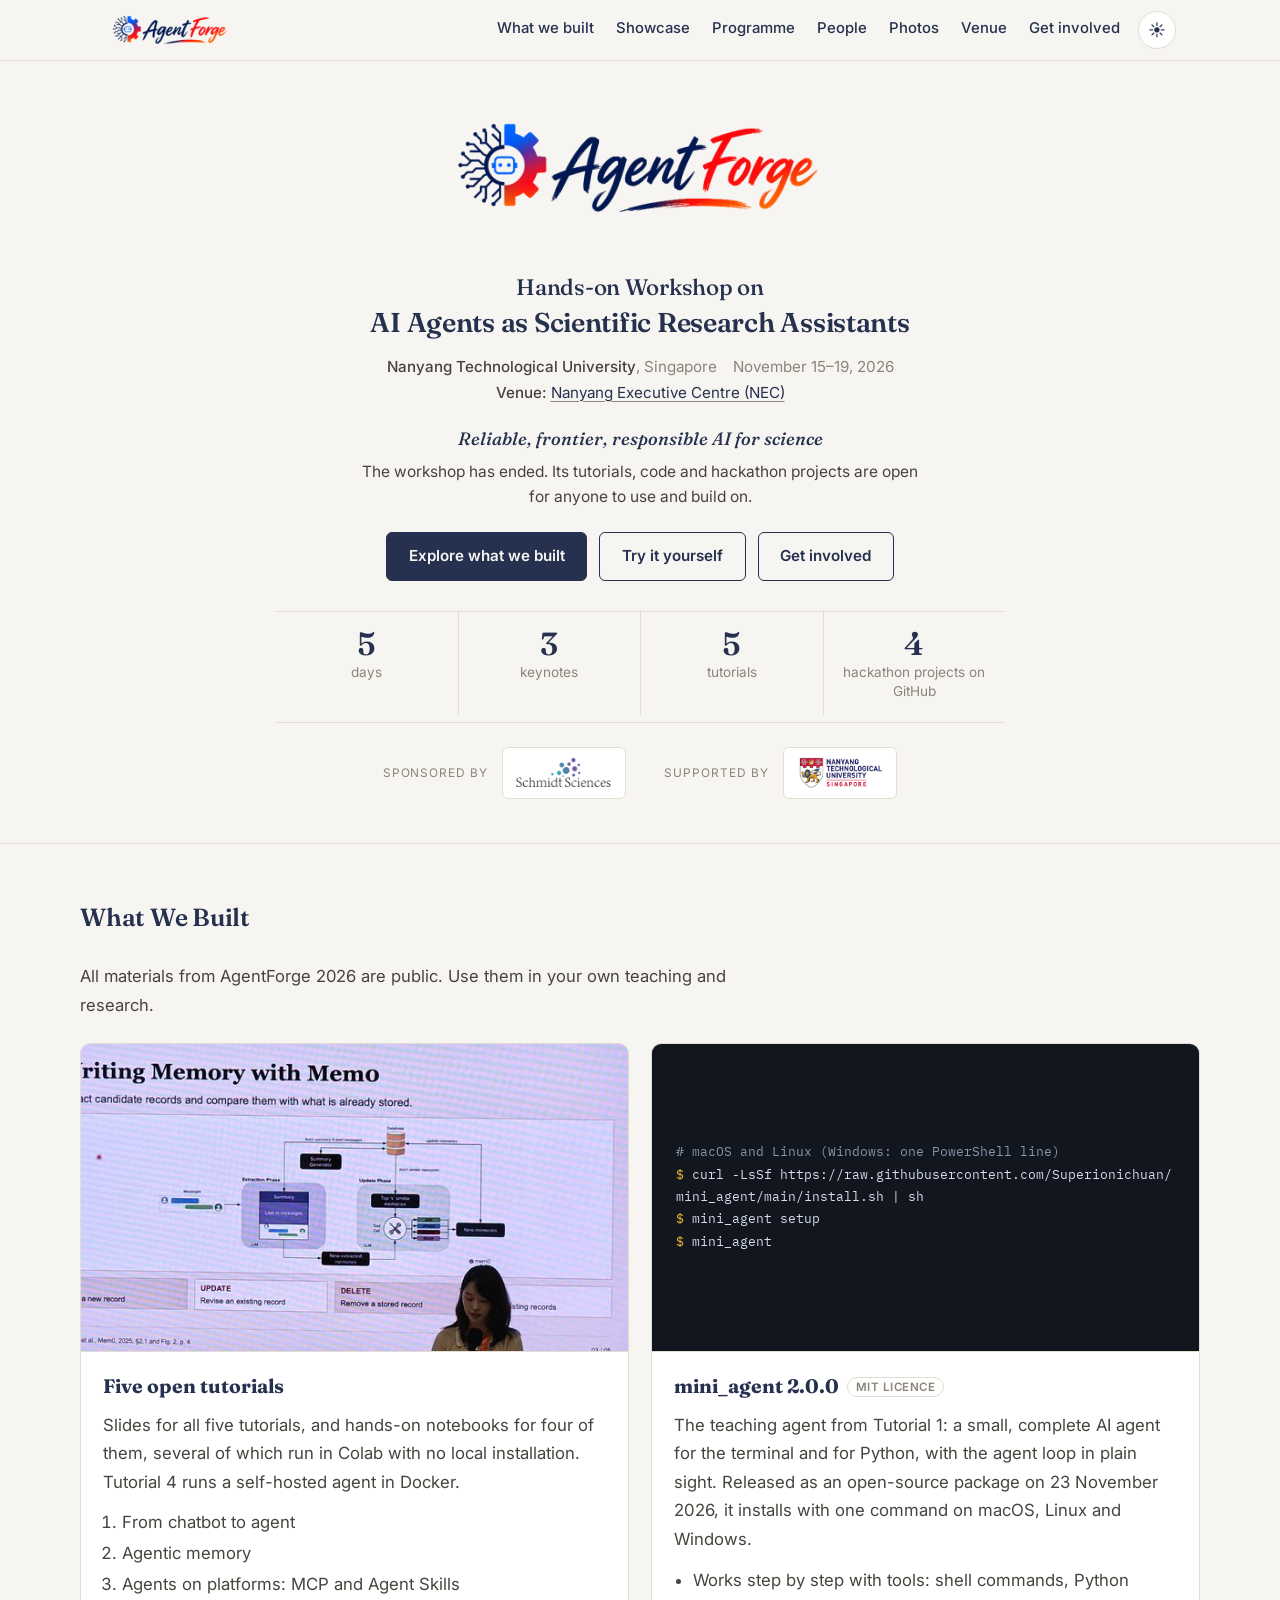
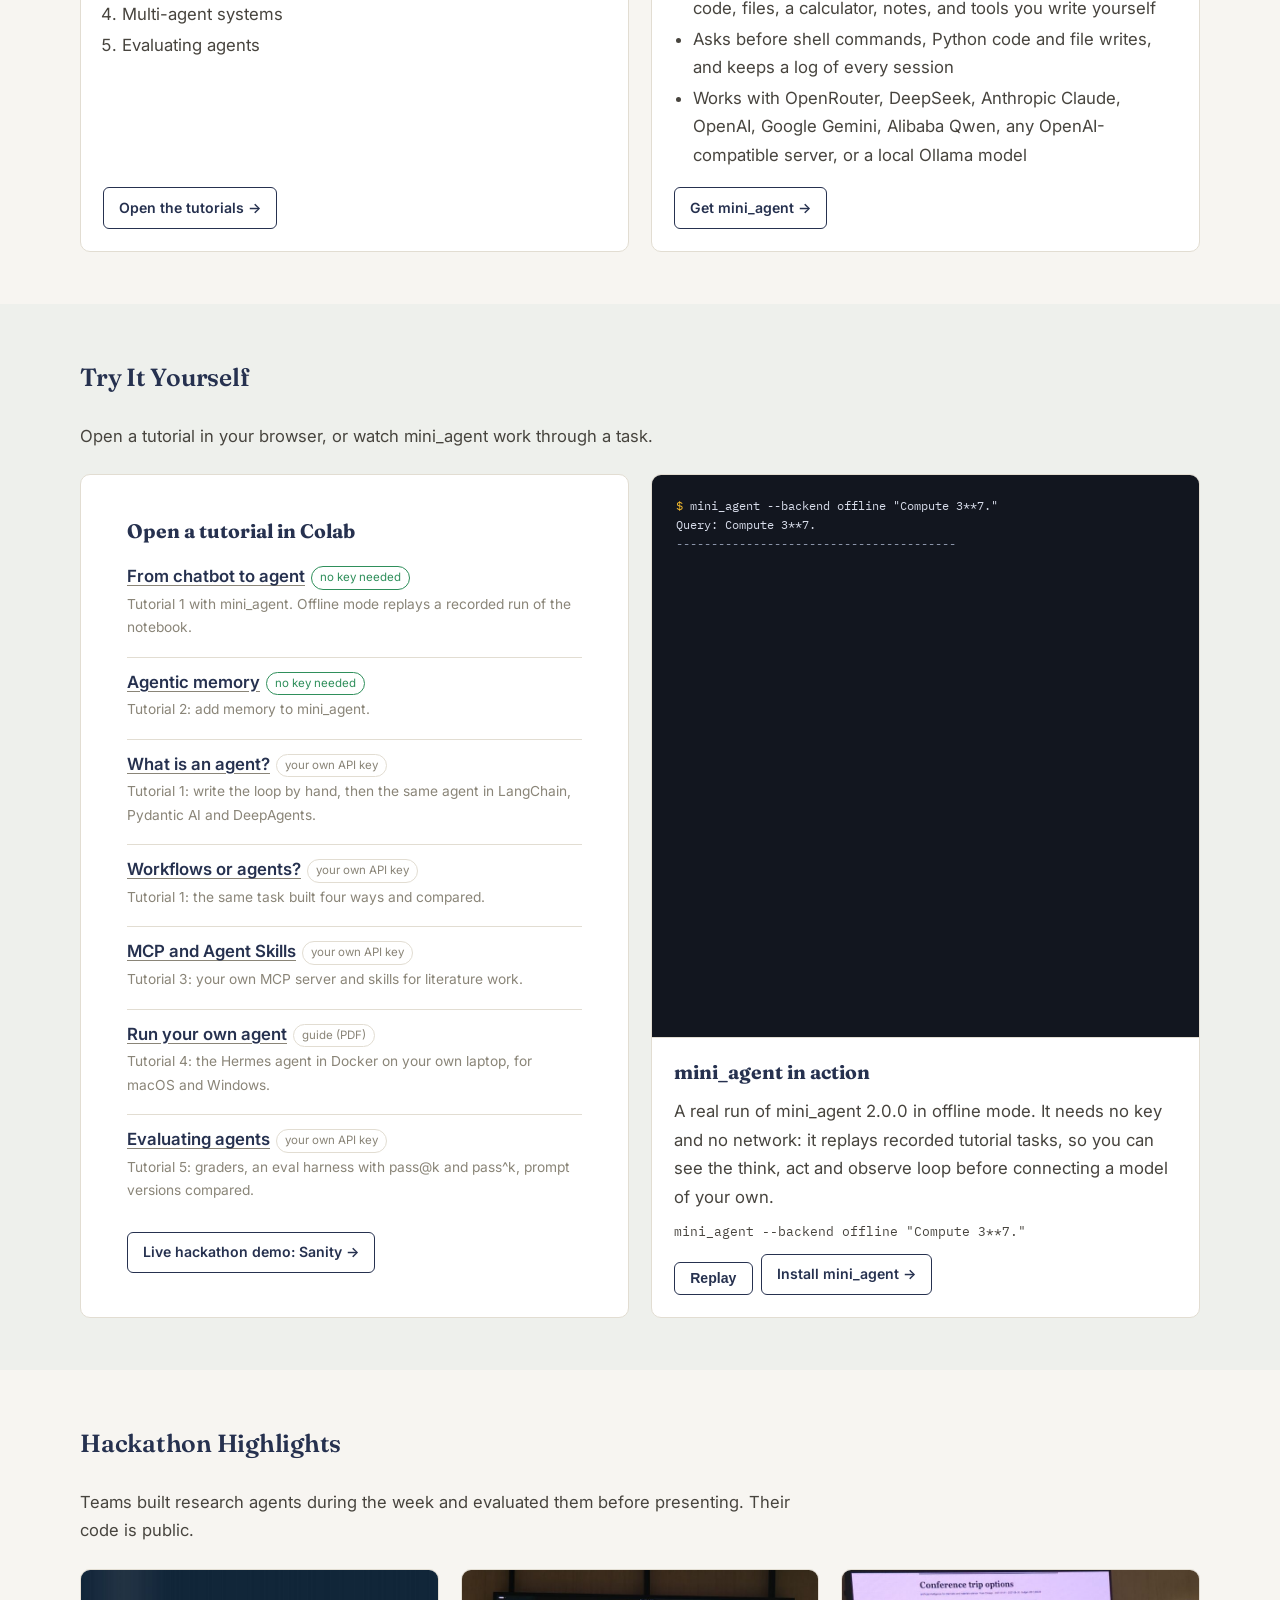
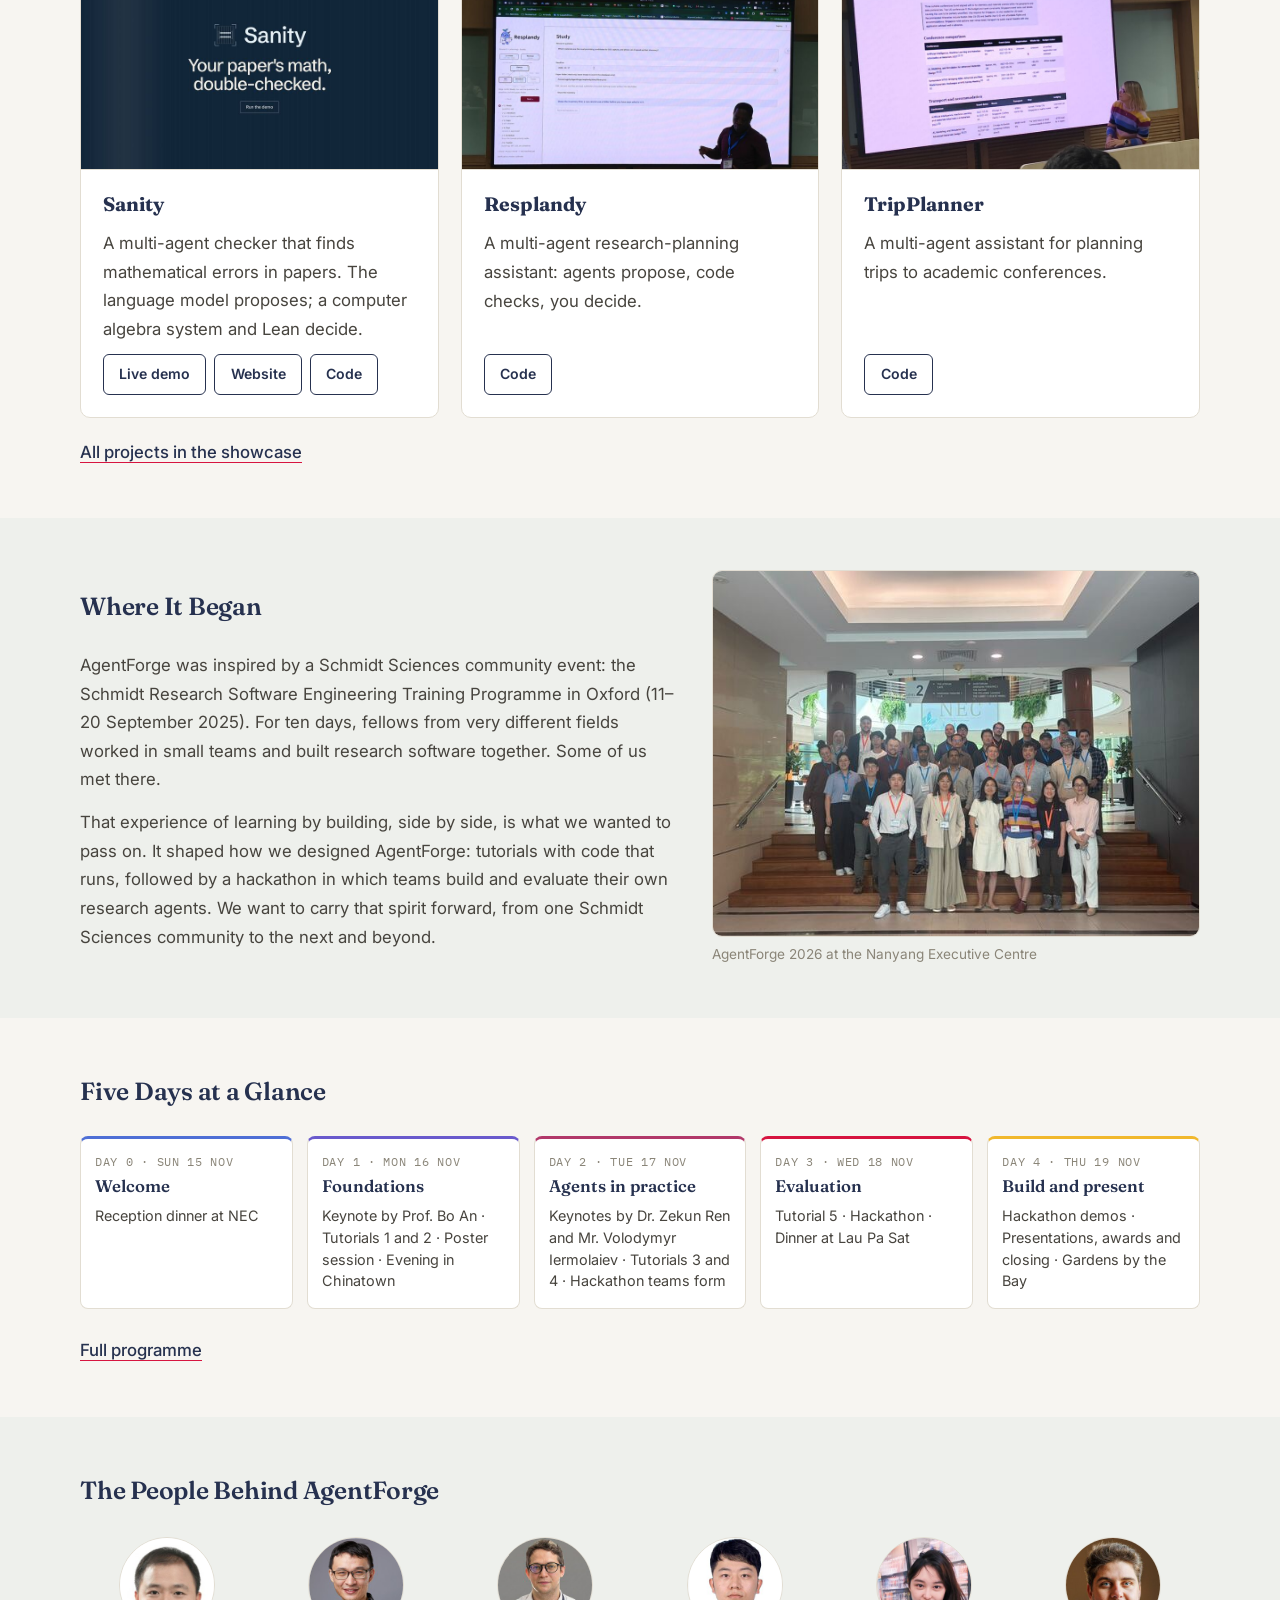
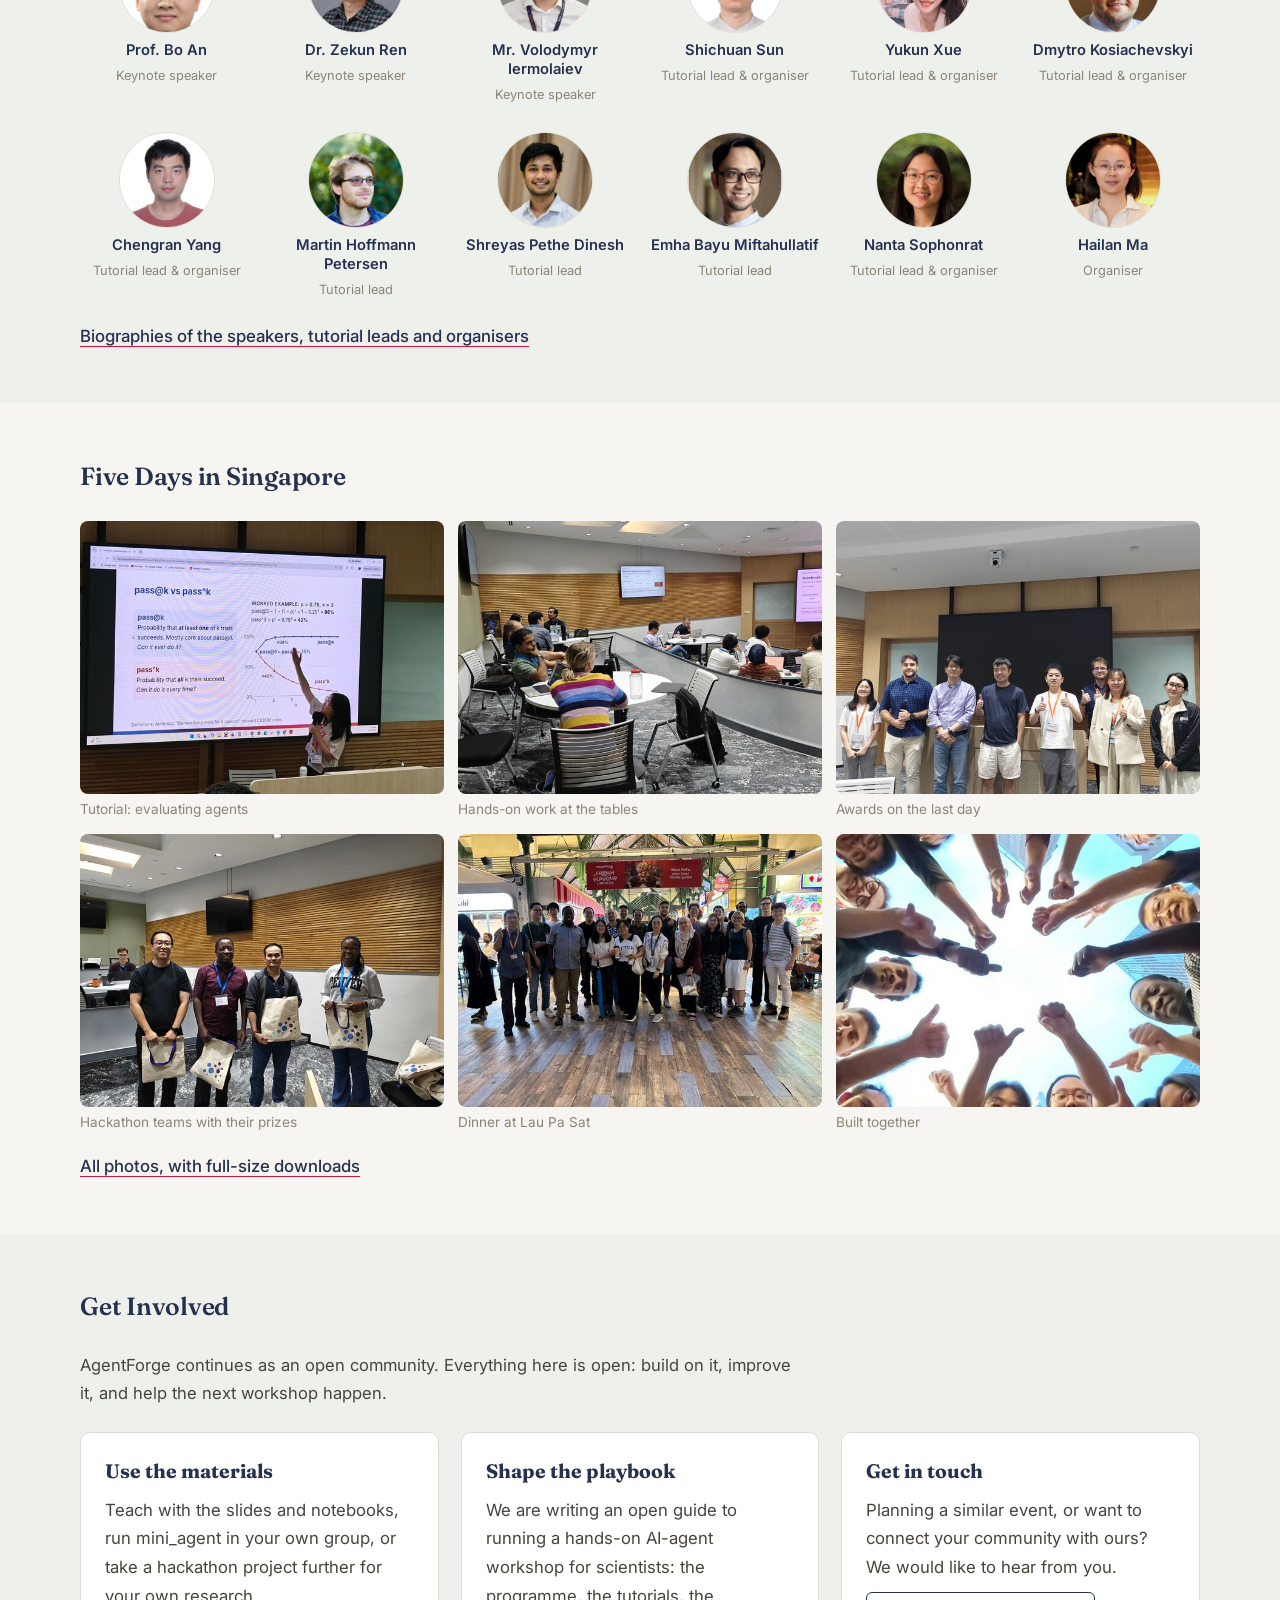
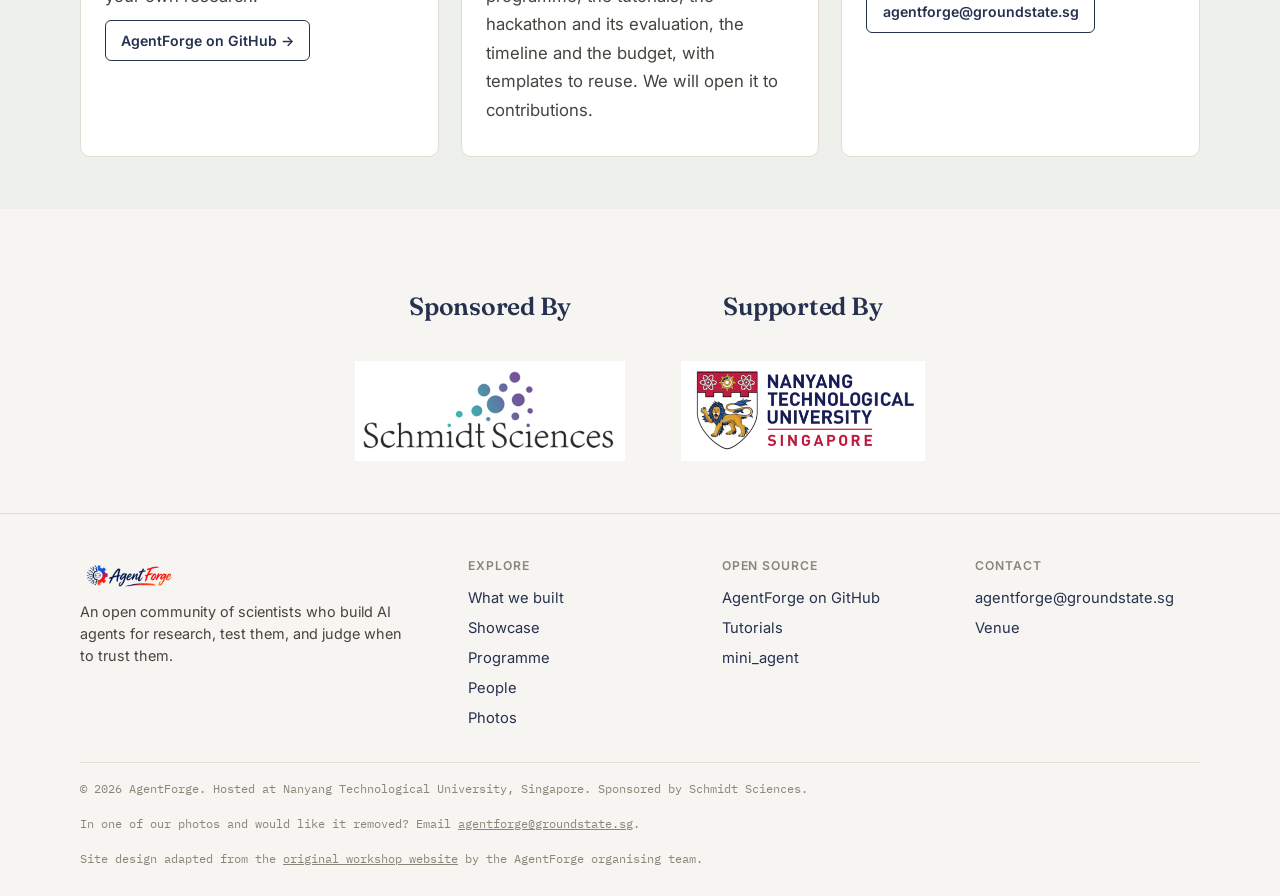
==== commit 7fbb42e7: "Home page: Try It Yourself, with links to open each tutorial and a recorded mini_agent run" ====
--- a/index.html
+++ b/index.html
@@ -67,6 +67,7 @@
       <p class="hero-note">The workshop has ended. Its tutorials, code and hackathon projects are open for anyone to use and build on.</p>
       <div class="hero-actions">
         <a class="btn btn-primary" href="#built">Explore what we built</a>
+        <a class="btn btn-ghost" href="#try">Try it yourself</a>
         <a class="btn btn-ghost" href="#involved">Get involved</a>
       </div>
       <ul class="stats">
@@ -126,6 +127,57 @@
     </div>
   </section>
 
+  <section id="try">
+    <div class="container wide">
+      <h2>Try It Yourself</h2>
+      <p class="lede">Open a tutorial in your browser, or watch mini_agent work through a task.</p>
+      <div class="grid grid-2">
+        <article class="card">
+          <div class="card-body">
+            <h3>Open a tutorial in Colab</h3>
+            <ul class="try-list">
+              <li><a href="https://colab.research.google.com/github/Superionichuan/agent-tutorial/blob/main/notebooks/agent_tutorial_colab.ipynb">From chatbot to agent</a><span class="try-tag ok">no key needed</span><span class="try-note">Tutorial 1 with mini_agent. Offline mode replays a recorded run of the notebook.</span></li>
+              <li><a href="https://colab.research.google.com/github/Superionichuan/agent-tutorial/blob/main/tutorial2/notebooks/agent_memory_colab.ipynb">Agentic memory</a><span class="try-tag ok">no key needed</span><span class="try-note">Tutorial 2: add memory to mini_agent.</span></li>
+              <li><a href="https://colab.research.google.com/github/AgentForgeWorkshop/Tutorials/blob/main/Tutorial1_frameworks/01a_what_is_an_agent.ipynb">What is an agent?</a><span class="try-tag">your own API key</span><span class="try-note">Tutorial 1: write the loop by hand, then the same agent in LangChain, Pydantic AI and DeepAgents.</span></li>
+              <li><a href="https://colab.research.google.com/github/AgentForgeWorkshop/Tutorials/blob/main/Tutorial1_frameworks/01b_workflows_vs_agents.ipynb">Workflows or agents?</a><span class="try-tag">your own API key</span><span class="try-note">Tutorial 1: the same task built four ways and compared.</span></li>
+              <li><a href="https://colab.research.google.com/github/AgentForgeWorkshop/Tutorials/blob/main/Tutorial3_mcp_skills/03_mcp_skills_colab.ipynb">MCP and Agent Skills</a><span class="try-tag">your own API key</span><span class="try-note">Tutorial 3: your own MCP server and skills for literature work.</span></li>
+              <li><a href="https://github.com/AgentForgeWorkshop/Tutorials/blob/main/Tutorial4_multi-agent/Hermes_Agent_Docker_Tutorial.pdf">Run your own agent</a><span class="try-tag">guide (PDF)</span><span class="try-note">Tutorial 4: the Hermes agent in Docker on your own laptop, for macOS and Windows.</span></li>
+              <li><a href="https://colab.research.google.com/github/AgentForgeWorkshop/Tutorials/blob/main/Tutorial5_evals/hands-on/notebook/05_evaluating_a_triage_agent.ipynb">Evaluating agents</a><span class="try-tag">your own API key</span><span class="try-note">Tutorial 5: graders, an eval harness with pass@k and pass^k, prompt versions compared.</span></li>
+            </ul>
+            <div class="links"><a class="btn btn-small btn-ghost" href="https://ilkhamfy.github.io/sanity/demo.html">Live hackathon demo: Sanity →</a></div>
+          </div>
+        </article>
+        <article class="card media-card">
+          <div class="terminal term-replay" role="img" aria-label="A recorded run of mini_agent 2.0.0 in offline mode computing 3 to the power 7, which gives 2187">
+            <div class="ln" data-pause="900"><span class="p">$</span> mini_agent --backend offline &quot;Compute 3**7.&quot;</div>
+            <div class="ln">Query: Compute 3**7.</div>
+            <div class="ln t">----------------------------------------</div>
+            <div class="ln">&nbsp;</div>
+            <div class="ln">[agent Step 1]</div>
+            <div class="ln t">  Tokens: 347 in + 93 out = 440 total</div>
+            <div class="ln">  Think: The task is a single arithmetic computation, so I will use the calc tool directly.</div>
+            <div class="ln">  Action: calc({&#x27;expr&#x27;: &#x27;3**7&#x27;})</div>
+            <div class="ln" data-pause="600">  Result: 2187</div>
+            <div class="ln">&nbsp;</div>
+            <div class="ln">[agent Step 2]</div>
+            <div class="ln t">  Tokens: 708 in + 157 out = 865 total</div>
+            <div class="ln">  Think: The calc tool already evaluated 3**7 and returned 2187, so the goal is complete.</div>
+            <div class="ln" data-pause="600">  Action: done({&#x27;answer&#x27;: &#x27;2187&#x27;})</div>
+            <div class="ln">  -&gt; done</div>
+            <div class="ln t">----------------------------------------</div>
+            <div class="ln ans">Answer: 2187</div>
+          </div>
+          <div class="card-body">
+            <h3>mini_agent in action</h3>
+            <p>A real run of mini_agent 2.0.0 in offline mode. It needs no key and no network: it replays recorded tutorial tasks, so you can see the think, act and observe loop before connecting a model of your own.</p>
+            <p class="cmd">mini_agent --backend offline "Compute 3**7."</p>
+            <div class="links"><button class="btn btn-small btn-ghost" id="replay-btn" type="button">Replay</button><a class="btn btn-small btn-ghost" href="https://github.com/Superionichuan/mini_agent">Install mini_agent →</a></div>
+          </div>
+        </article>
+      </div>
+    </div>
+  </section>
+
   <section id="highlights">
     <div class="container wide">
       <h2>Hackathon Highlights</h2>
@@ -136,7 +188,7 @@
           <div class="card-body">
             <h3>Sanity</h3>
             <p>A multi-agent checker that finds mathematical errors in papers. The language model proposes; a computer algebra system and Lean decide.</p>
-            <div class="links"><a class="btn btn-small btn-ghost" href="https://ilkhamfy.github.io/sanity/">Live site</a><a class="btn btn-small btn-ghost" href="https://github.com/AgentForgeWorkshop/sanity">Code</a></div>
+            <div class="links"><a class="btn btn-small btn-ghost" href="https://ilkhamfy.github.io/sanity/demo.html">Live demo</a><a class="btn btn-small btn-ghost" href="https://ilkhamfy.github.io/sanity/">Website</a><a class="btn btn-small btn-ghost" href="https://github.com/AgentForgeWorkshop/sanity">Code</a></div>
           </div>
         </article>
         <article class="card media-card">
--- a/assets/af.css
+++ b/assets/af.css
@@ -470,6 +470,26 @@
     .terminal div { white-space: pre-wrap; word-break: break-all; }
     .terminal .p { color: #f1b82d; }
     .terminal .c { color: #8a93a8; }
+    .term-replay { aspect-ratio: auto; min-height: 340px; justify-content: flex-start; font-size: 0.74rem; line-height: 1.6; }
+    .term-replay.armed .ln { visibility: hidden; }
+    .term-replay.armed .ln.on { visibility: visible; }
+    .term-replay .t { color: #8a93a8; }
+    .term-replay .ans { color: #7ee0a3; font-weight: 600; }
+    .term-replay div { word-break: normal; overflow-wrap: anywhere; padding-left: 4ch; text-indent: -4ch; }
+    #try .media-card .term-replay { flex: 1 0 auto; }
+    #try .media-card .card-body { flex: 0 0 auto; }
+    .try-list { list-style: none; margin: 0 0 18px; padding: 0; }
+    .try-list li { padding: 10px 0; border-top: 1px solid var(--border); }
+    .try-list li:first-child { border-top: 0; padding-top: 0; }
+    .try-list a, .note a, #getting-there a { color: var(--ink); text-decoration: underline; text-decoration-color: var(--text-light);
+      text-underline-offset: 3px; transition: color 0.2s, text-decoration-color 0.2s; }
+    .try-list a:hover, .note a:hover, #getting-there a:hover { color: var(--accent); text-decoration-color: var(--accent); }
+    .try-list a { font-weight: 600; }
+    .try-note { display: block; font-size: 0.86rem; color: var(--text-light); margin-top: 2px; }
+    .try-tag { display: inline-block; margin-left: 6px; padding: 1px 8px; border-radius: 999px; font-size: 0.72rem;
+      border: 1px solid var(--border); color: var(--text-light); vertical-align: 1px; white-space: nowrap; }
+    .try-tag.ok { border-color: #2f8f5b; color: #2f8f5b; }
+    .cmd { font-family: var(--font-mono); font-size: 0.82rem; word-break: normal; overflow-wrap: anywhere; }
     .tile { aspect-ratio: 16 / 9; display: flex; align-items: center; justify-content: center; text-align: center;
       background: linear-gradient(120deg, #26314f, #4b5fa8 55%, #d71440); color: #fff; font-family: var(--font-display);
       font-size: 1.9rem; font-weight: 600; border-bottom: 1px solid var(--border); }
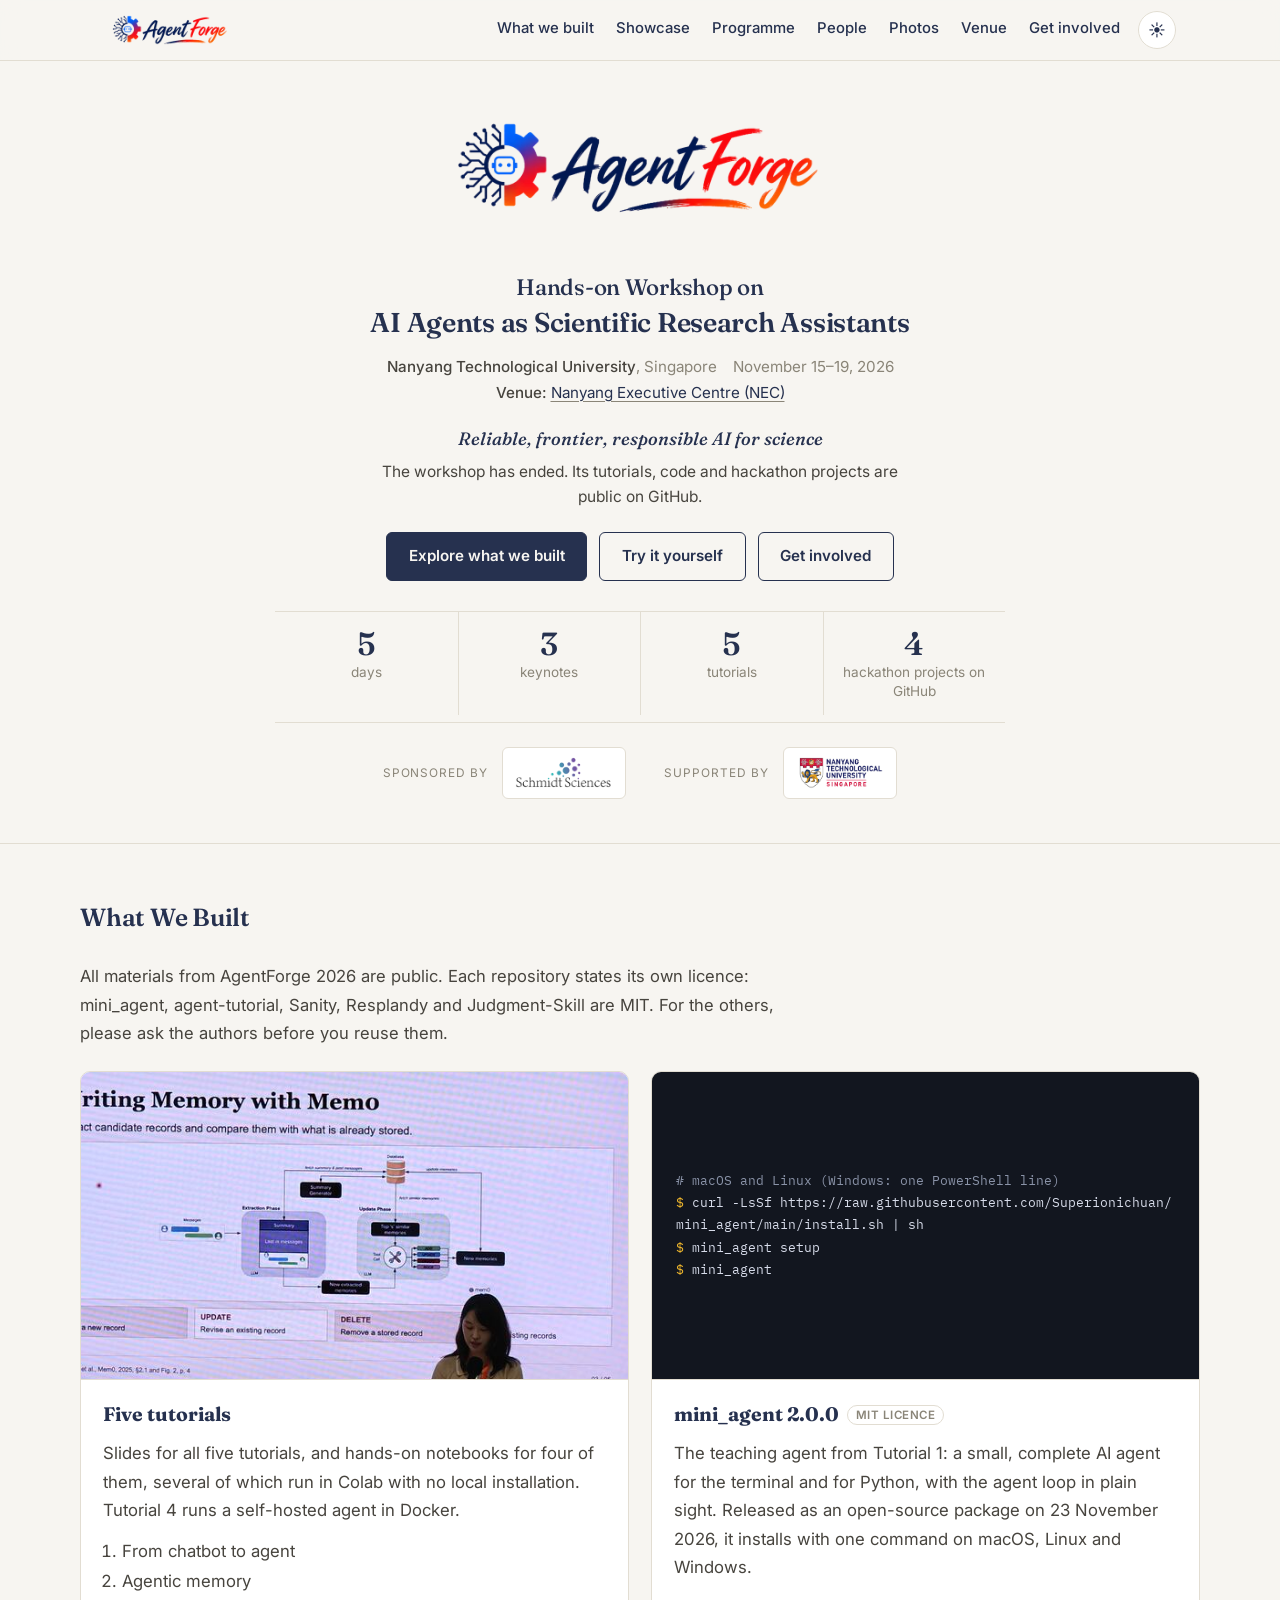
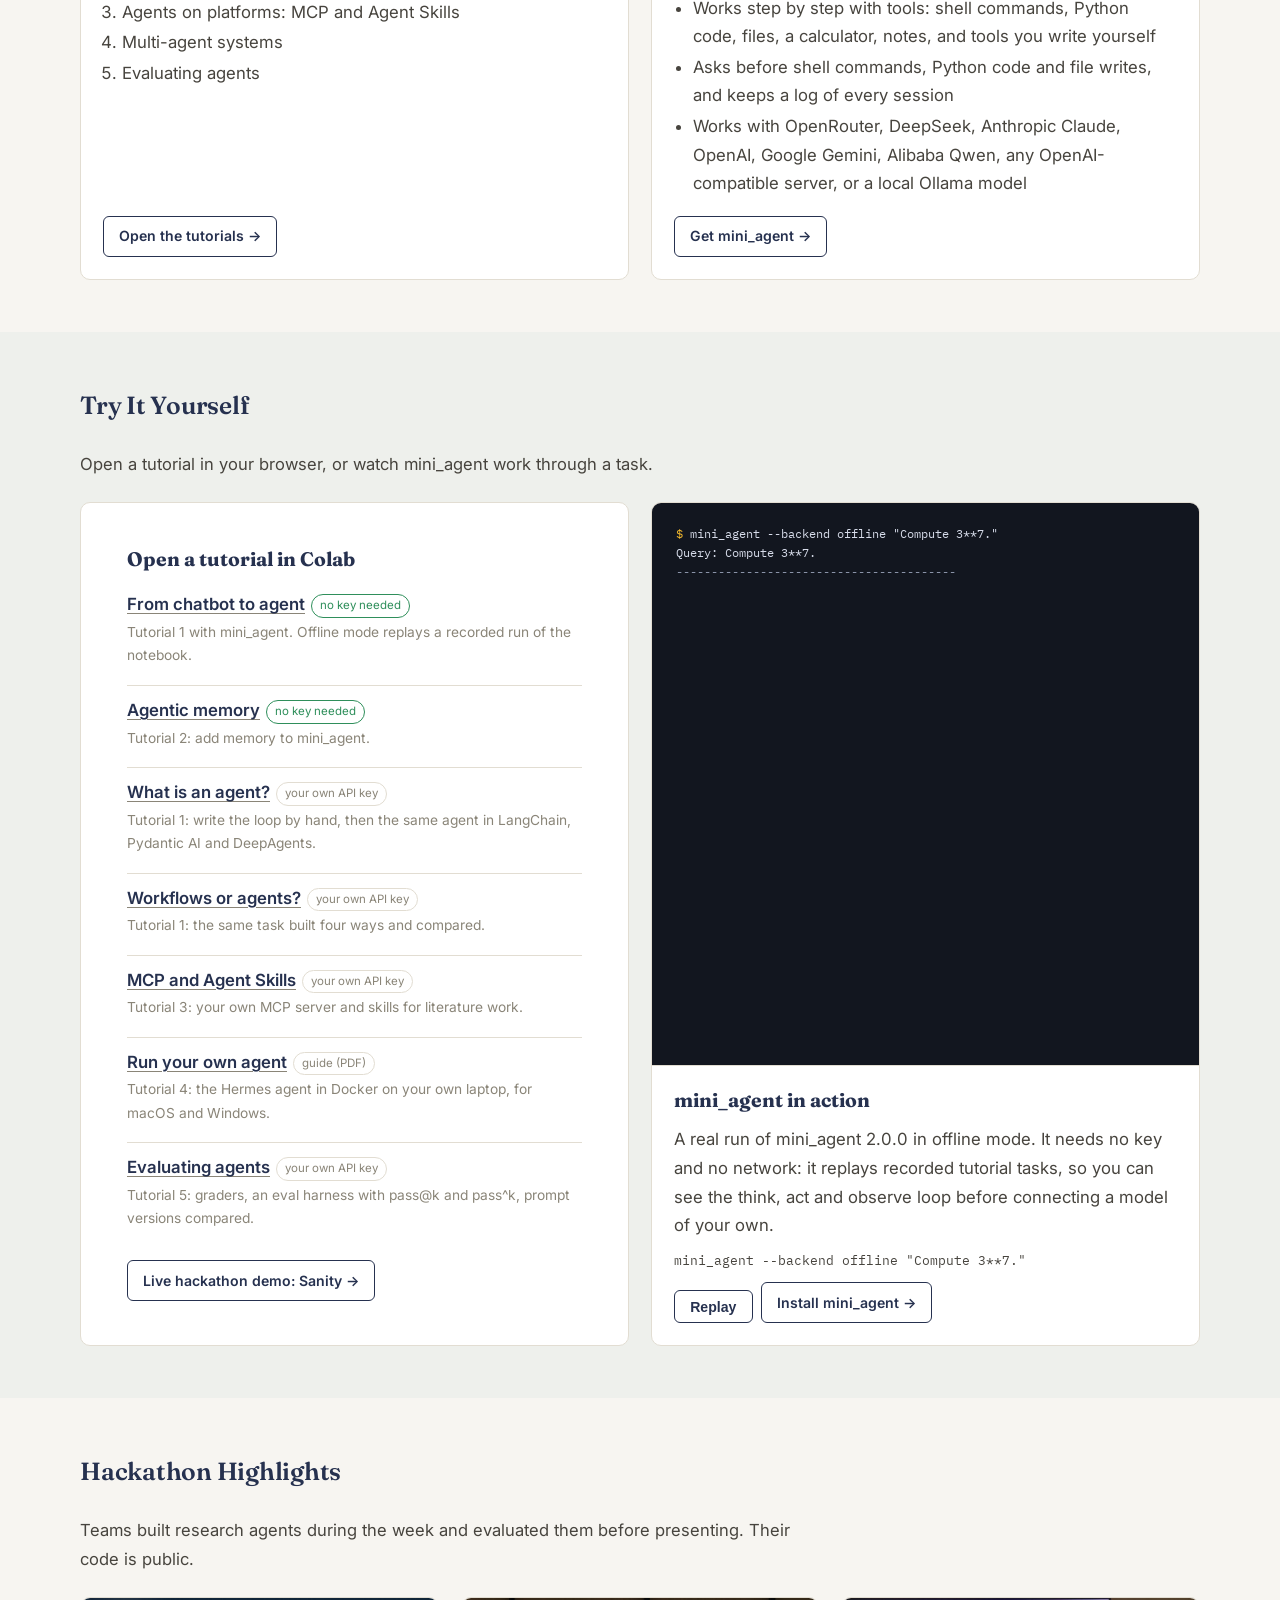
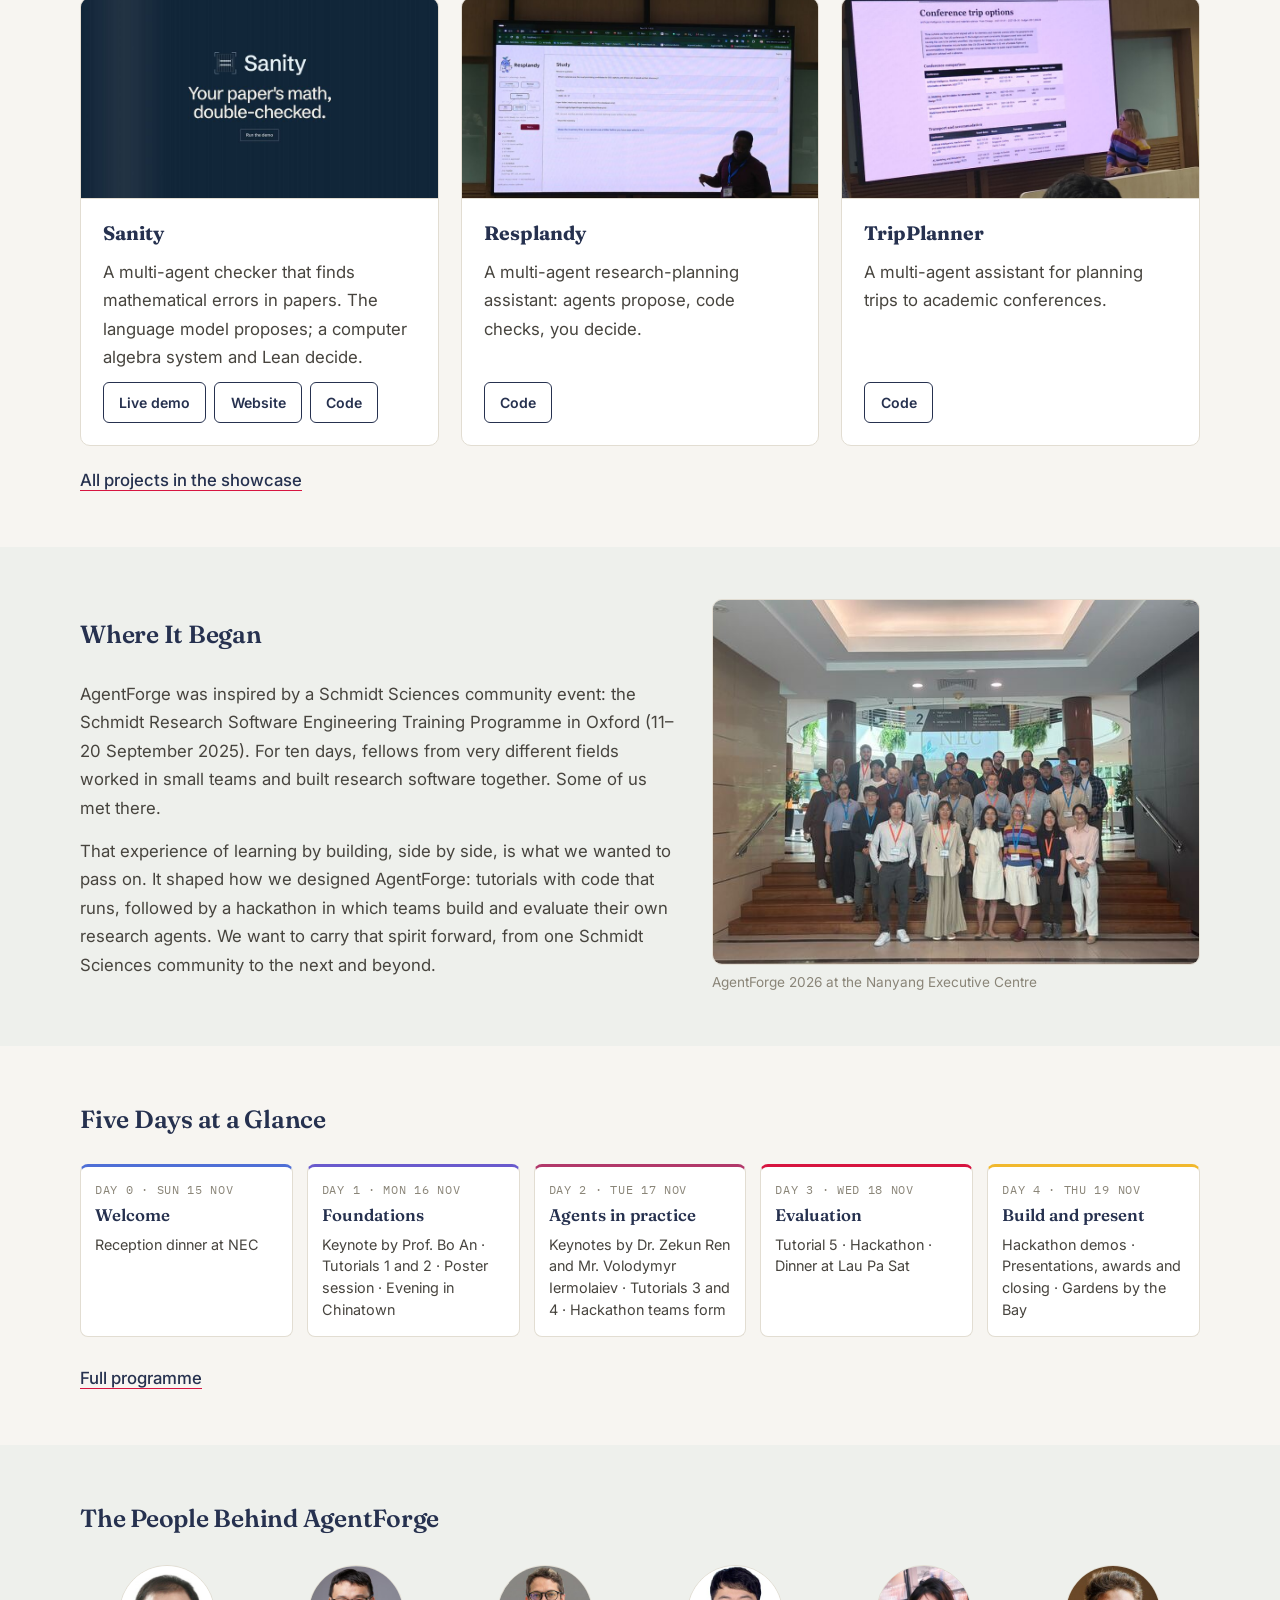
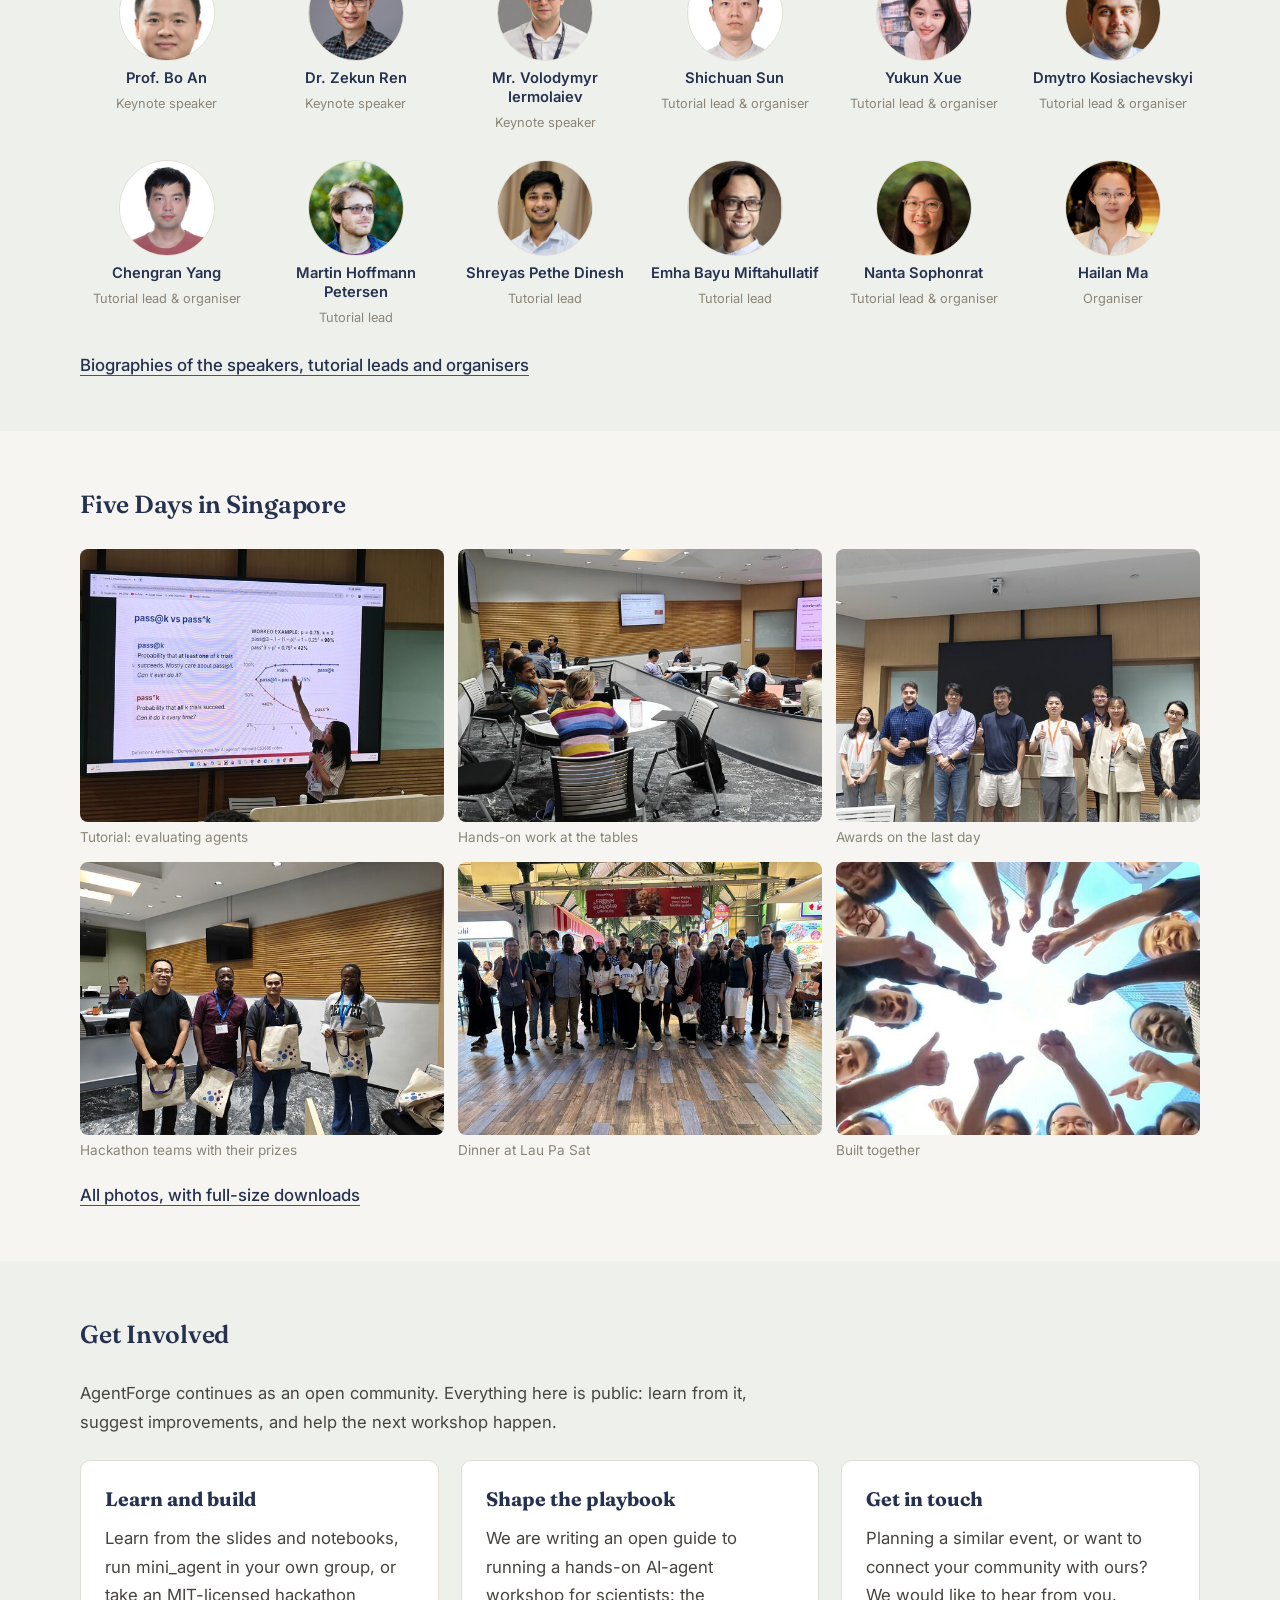
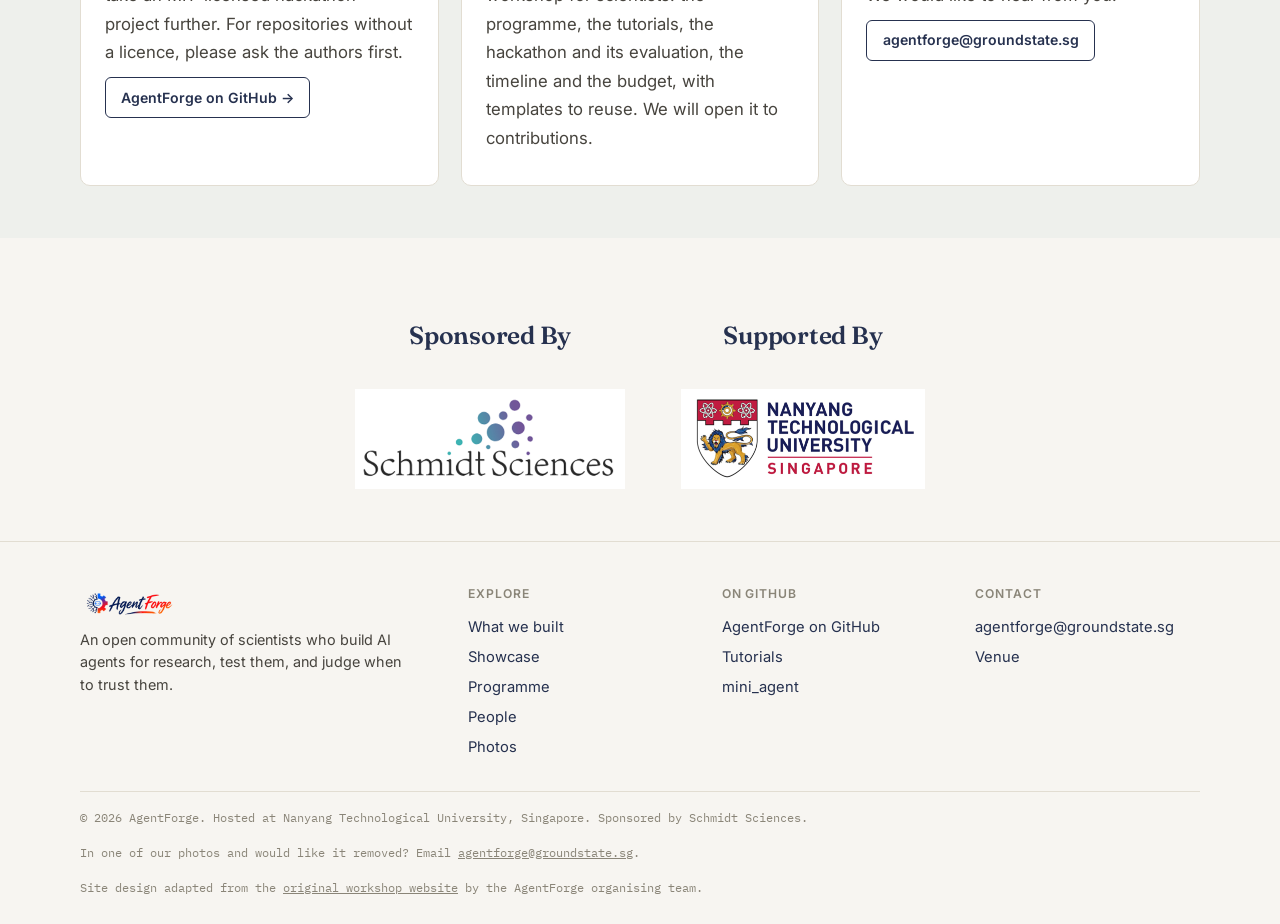
==== commit 04c8f5cd: "Say the materials are public and which repositories are MIT, instead of open for anyone to use" ====
--- a/index.html
+++ b/index.html
@@ -64,7 +64,7 @@
         <span><strong>Venue:</strong> <a href="venue.html">Nanyang Executive Centre (NEC)</a></span>
       </div>
       <p class="tagline">Reliable, frontier, responsible AI for science</p>
-      <p class="hero-note">The workshop has ended. Its tutorials, code and hackathon projects are open for anyone to use and build on.</p>
+      <p class="hero-note">The workshop has ended. Its tutorials, code and hackathon projects are public on GitHub.</p>
       <div class="hero-actions">
         <a class="btn btn-primary" href="#built">Explore what we built</a>
         <a class="btn btn-ghost" href="#try">Try it yourself</a>
@@ -88,12 +88,12 @@
   <section id="built">
     <div class="container wide">
       <h2>What We Built</h2>
-      <p class="lede">All materials from AgentForge 2026 are public. Use them in your own teaching and research.</p>
+      <p class="lede">All materials from AgentForge 2026 are public. Each repository states its own licence: mini_agent, agent-tutorial, Sanity, Resplandy and Judgment-Skill are MIT. For the others, please ask the authors before you reuse them.</p>
       <div class="grid grid-2">
         <article class="card media-card">
           <img class="media" src="assets/gallery/thumb/03-tutorial-memory.jpg" alt="Tutorial: agentic memory" width="600" height="450" loading="lazy">
           <div class="card-body">
-            <h3>Five open tutorials</h3>
+            <h3>Five tutorials</h3>
             <p>Slides for all five tutorials, and hands-on notebooks for four of them, several of which run in Colab with no local installation. Tutorial 4 runs a self-hosted agent in Docker.</p>
             <ol class="compact">
               <li>From chatbot to agent</li>
@@ -276,11 +276,11 @@
   <section id="involved">
     <div class="container wide">
       <h2>Get Involved</h2>
-      <p class="lede">AgentForge continues as an open community. Everything here is open: build on it, improve it, and help the next workshop happen.</p>
+      <p class="lede">AgentForge continues as an open community. Everything here is public: learn from it, suggest improvements, and help the next workshop happen.</p>
       <div class="grid grid-3">
         <article class="card">
-          <h3>Use the materials</h3>
-          <p>Teach with the slides and notebooks, run mini_agent in your own group, or take a hackathon project further for your own research.</p>
+          <h3>Learn and build</h3>
+          <p>Learn from the slides and notebooks, run mini_agent in your own group, or take an MIT-licensed hackathon project further. For repositories without a licence, please ask the authors first.</p>
           <a class="btn btn-small btn-ghost" href="https://github.com/AgentForgeWorkshop">AgentForge on GitHub →</a>
         </article>
         <article class="card">
@@ -333,7 +333,7 @@
         <a href="photos.html">Photos</a>
       </div>
       <div>
-        <h4>Open source</h4>
+        <h4>On GitHub</h4>
         <a href="https://github.com/AgentForgeWorkshop">AgentForge on GitHub</a>
         <a href="https://github.com/AgentForgeWorkshop/Tutorials">Tutorials</a>
         <a href="https://github.com/Superionichuan/mini_agent">mini_agent</a>
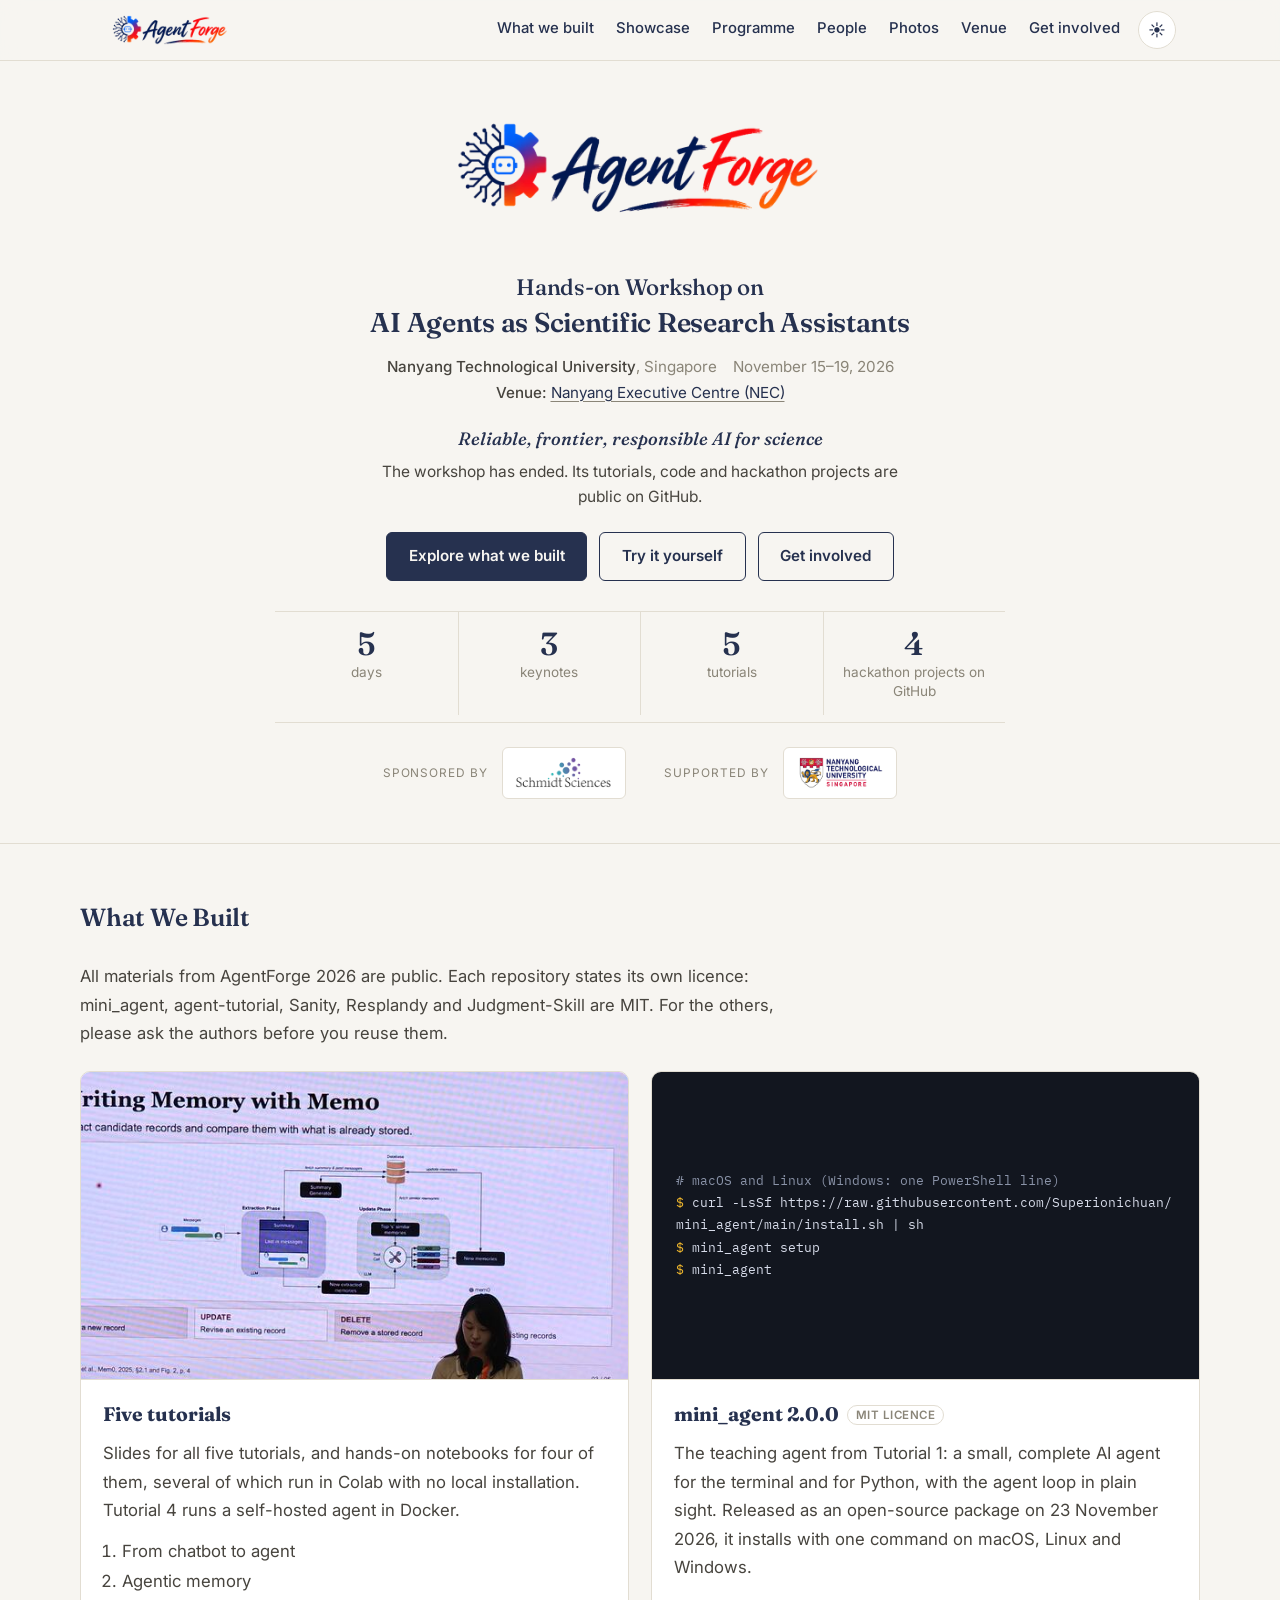
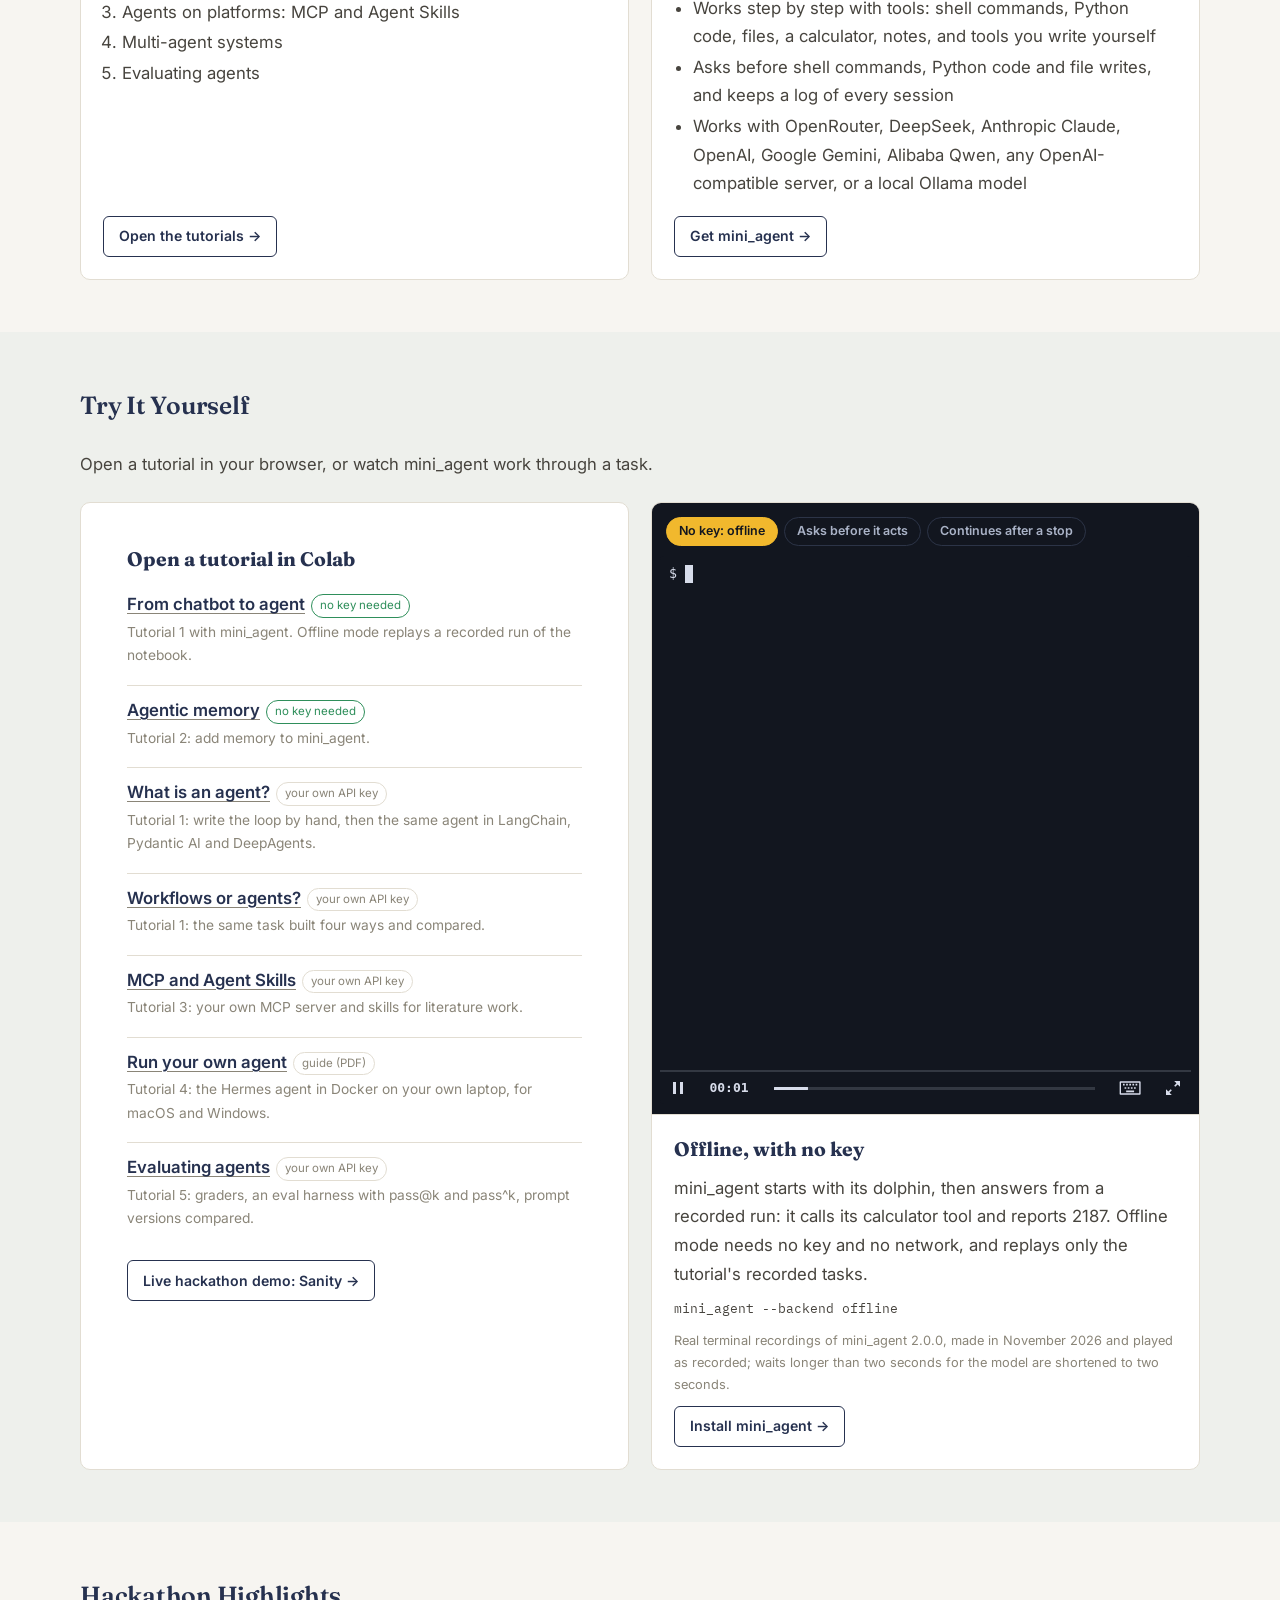
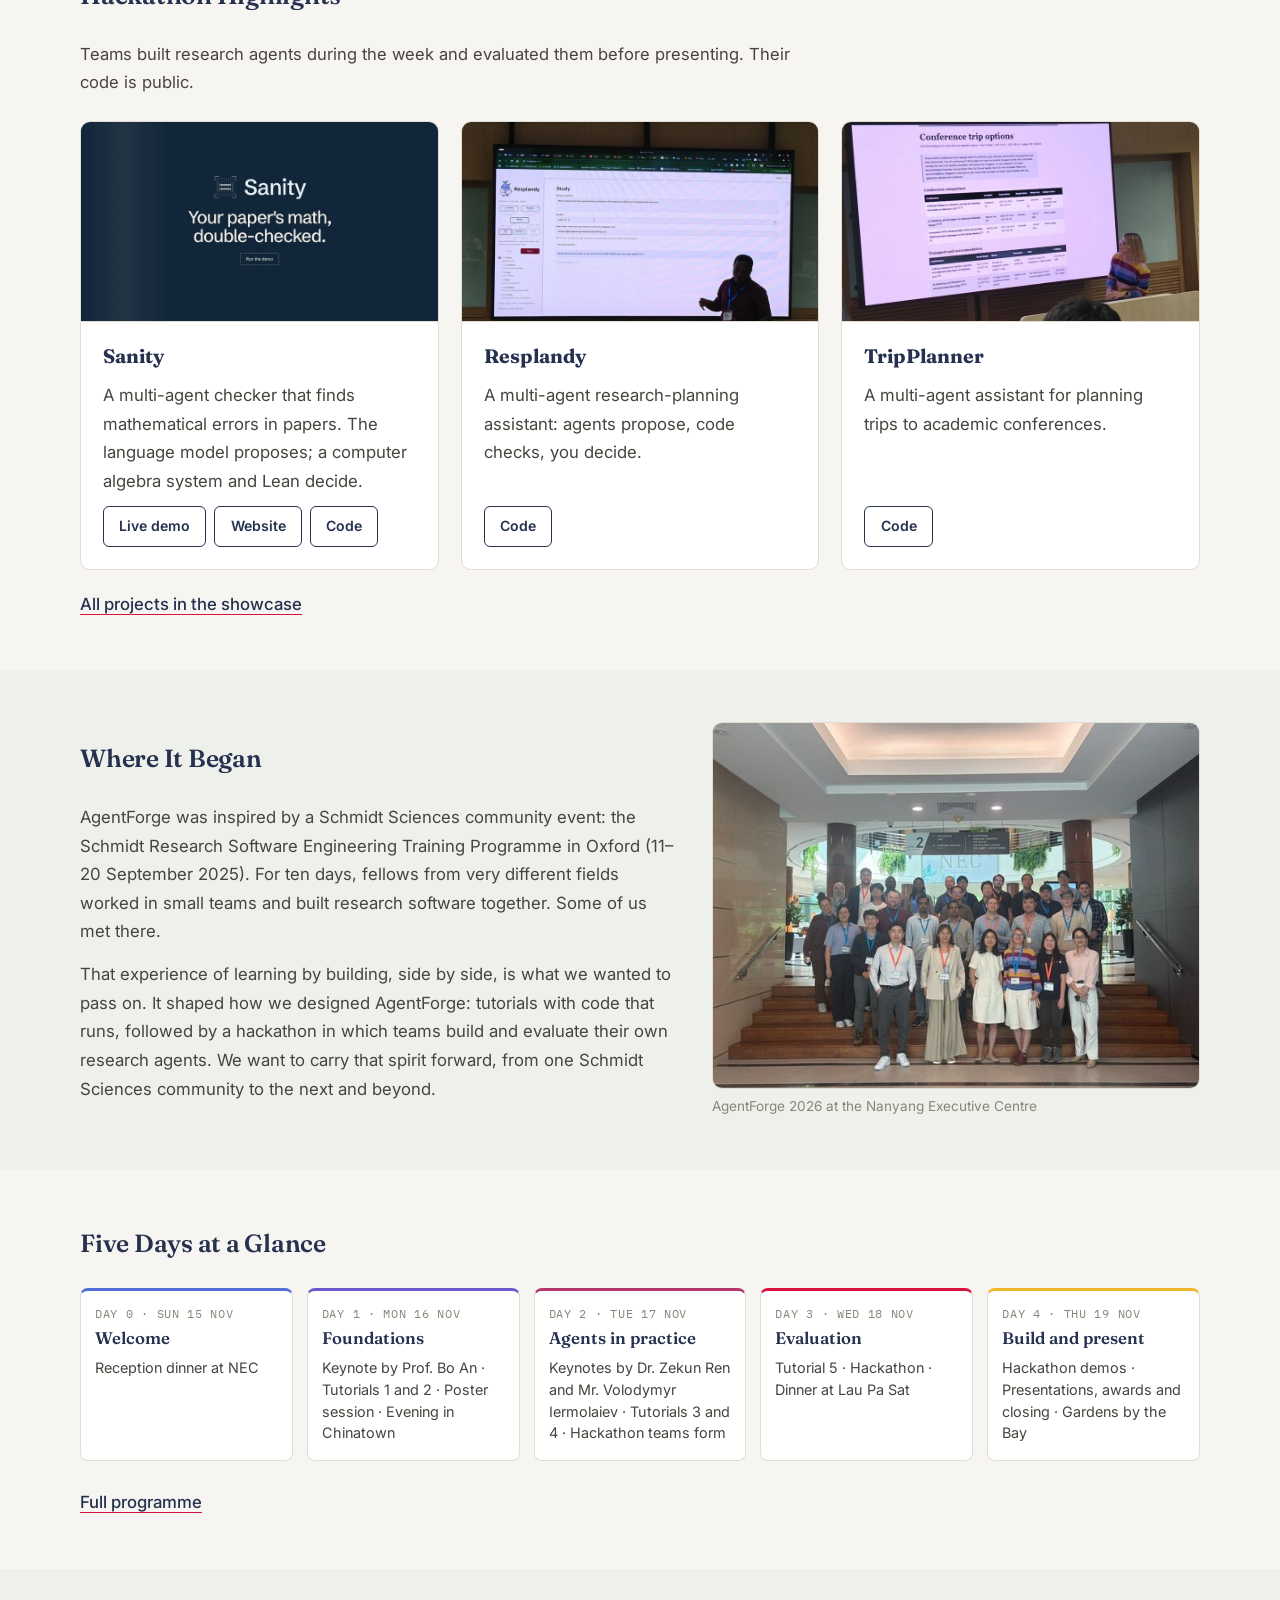
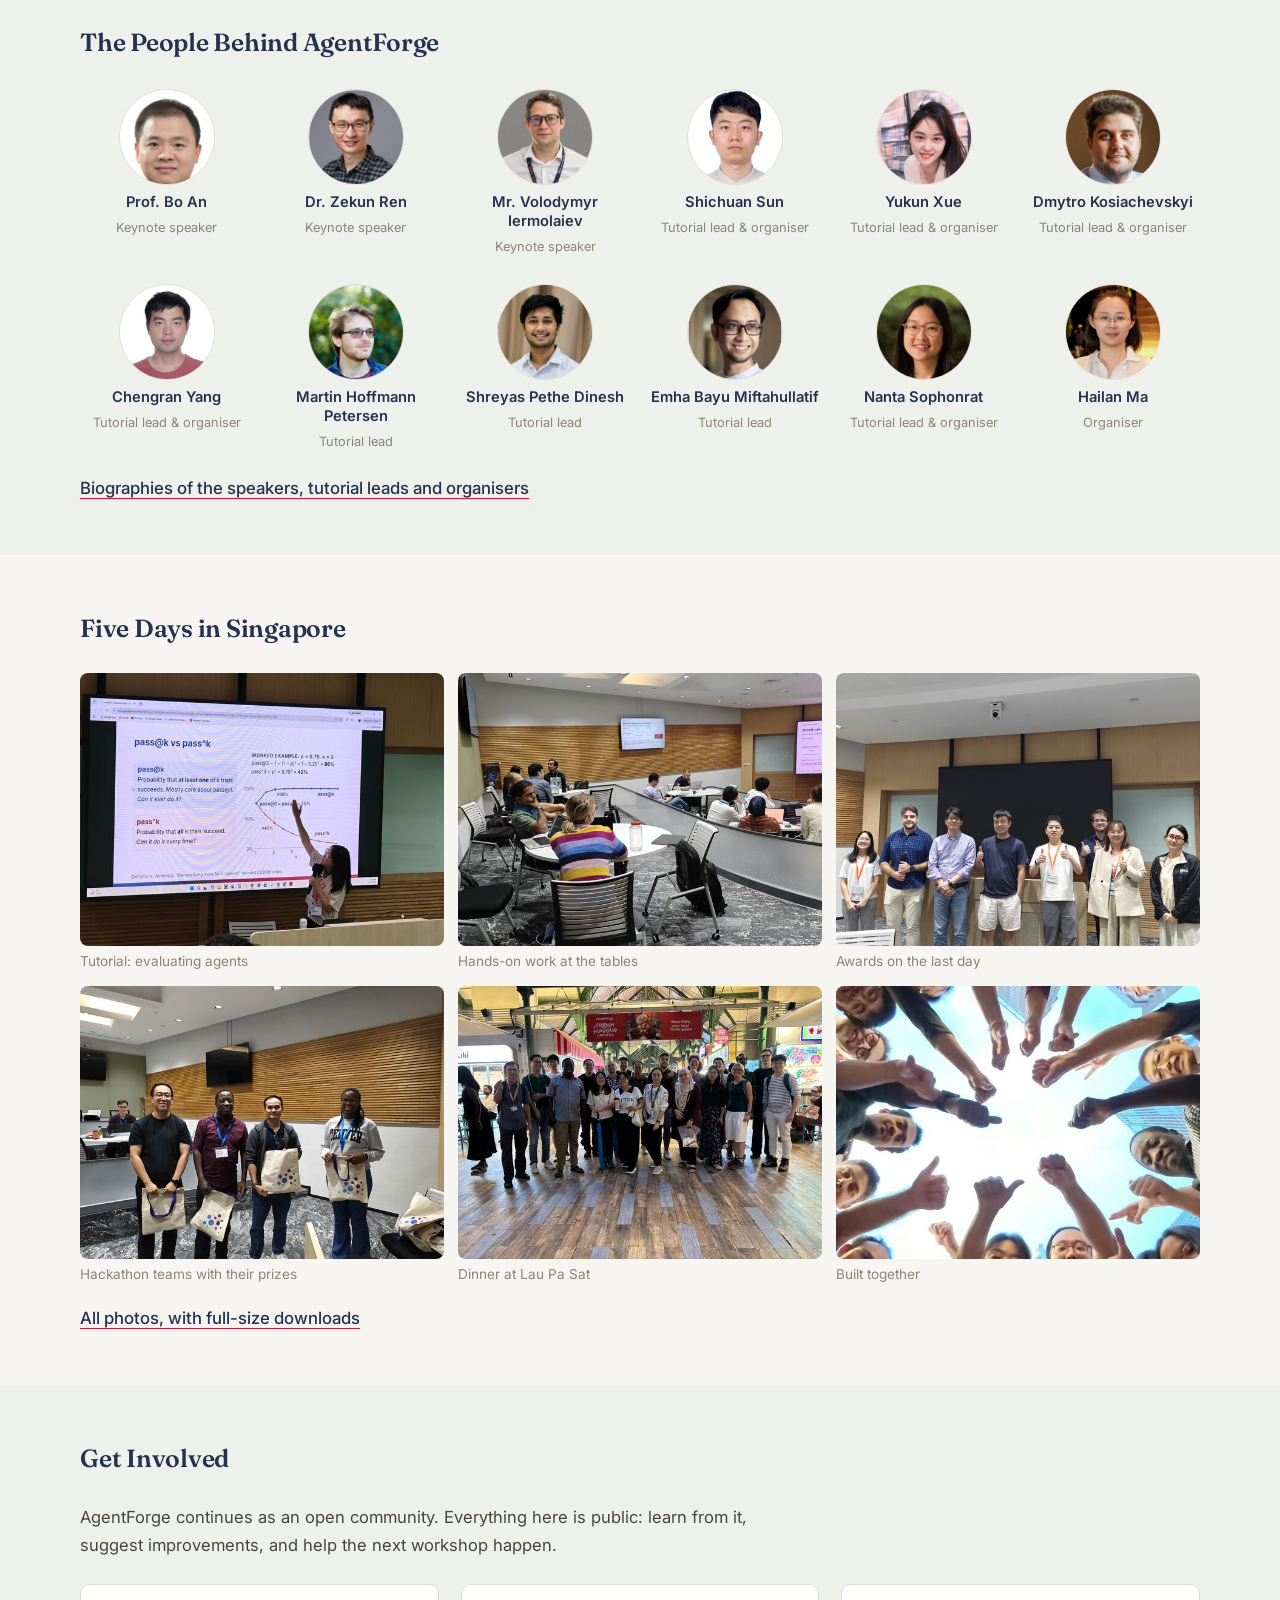
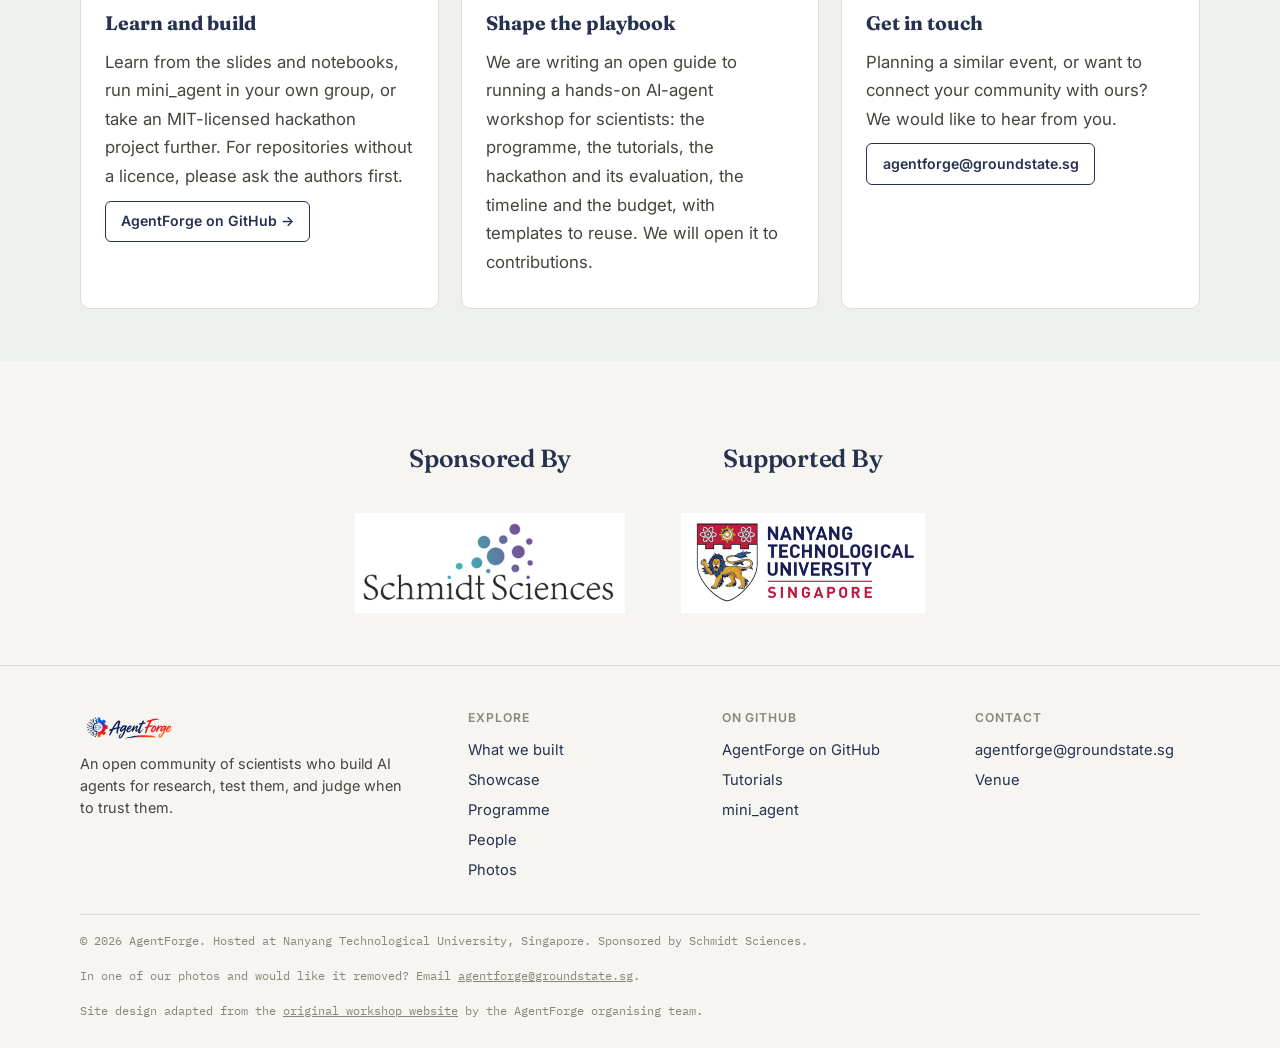
==== commit 39d7ba4a: "Try it yourself: real terminal recordings of mini_agent 2.0.0 The right card of "Try It Yourself" no" ====
--- a/index.html
+++ b/index.html
@@ -19,6 +19,7 @@
   <link href="https://fonts.googleapis.com/css2?family=Fraunces:ital,opsz,wght@0,9..144,500;0,9..144,600;1,9..144,500&family=Inter:wght@400;500;600&family=IBM+Plex+Mono:wght@500&display=swap" rel="stylesheet">
   <link rel="stylesheet" href="assets/af.css">
   <script type="application/ld+json">{"@context": "https://schema.org", "@type": "EducationEvent", "name": "AgentForge: Hands-on Workshop on AI Agents as Scientific Research Assistants", "startDate": "2026-11-15", "endDate": "2026-11-19", "eventStatus": "https://schema.org/EventScheduled", "eventAttendanceMode": "https://schema.org/OfflineEventAttendanceMode", "location": {"@type": "Place", "name": "Nanyang Executive Centre (NEC), Nanyang Technological University", "address": {"@type": "PostalAddress", "addressLocality": "Singapore", "addressCountry": "SG"}}, "organizer": {"@type": "Organization", "name": "AgentForge organising team", "url": "https://agentforge.groundstate.sg/"}, "sponsor": {"@type": "Organization", "name": "Schmidt Sciences", "url": "https://www.schmidtsciences.org"}, "url": "https://agentforge.groundstate.sg/", "image": "https://agentforge.groundstate.sg/assets/og-image.png", "description": "AgentForge is an open community of scientists who build AI agents for research, test them, and judge when to trust them. It began with a hands-on workshop at NTU Singapore, 15–19 November 2026, supported by Schmidt Sciences."}</script>
+  <link rel="stylesheet" href="assets/vendor/asciinema-player/asciinema-player.css">
 </head>
 <body>
   <a class="skip" href="#main">Skip to content</a>
@@ -147,31 +148,21 @@
             <div class="links"><a class="btn btn-small btn-ghost" href="https://ilkhamfy.github.io/sanity/demo.html">Live hackathon demo: Sanity →</a></div>
           </div>
         </article>
-        <article class="card media-card">
-          <div class="terminal term-replay" role="img" aria-label="A recorded run of mini_agent 2.0.0 in offline mode computing 3 to the power 7, which gives 2187">
-            <div class="ln" data-pause="900"><span class="p">$</span> mini_agent --backend offline &quot;Compute 3**7.&quot;</div>
-            <div class="ln">Query: Compute 3**7.</div>
-            <div class="ln t">----------------------------------------</div>
-            <div class="ln">&nbsp;</div>
-            <div class="ln">[agent Step 1]</div>
-            <div class="ln t">  Tokens: 347 in + 93 out = 440 total</div>
-            <div class="ln">  Think: The task is a single arithmetic computation, so I will use the calc tool directly.</div>
-            <div class="ln">  Action: calc({&#x27;expr&#x27;: &#x27;3**7&#x27;})</div>
-            <div class="ln" data-pause="600">  Result: 2187</div>
-            <div class="ln">&nbsp;</div>
-            <div class="ln">[agent Step 2]</div>
-            <div class="ln t">  Tokens: 708 in + 157 out = 865 total</div>
-            <div class="ln">  Think: The calc tool already evaluated 3**7 and returned 2187, so the goal is complete.</div>
-            <div class="ln" data-pause="600">  Action: done({&#x27;answer&#x27;: &#x27;2187&#x27;})</div>
-            <div class="ln">  -&gt; done</div>
-            <div class="ln t">----------------------------------------</div>
-            <div class="ln ans">Answer: 2187</div>
-          </div>
-          <div class="card-body">
-            <h3>mini_agent in action</h3>
-            <p>A real run of mini_agent 2.0.0 in offline mode. It needs no key and no network: it replays recorded tutorial tasks, so you can see the think, act and observe loop before connecting a model of your own.</p>
-            <p class="cmd">mini_agent --backend offline "Compute 3**7."</p>
-            <div class="links"><button class="btn btn-small btn-ghost" id="replay-btn" type="button">Replay</button><a class="btn btn-small btn-ghost" href="https://github.com/Superionichuan/mini_agent">Install mini_agent →</a></div>
+        <article class="card media-card demo-card">
+          <div class="demo-tabs" role="tablist" aria-label="mini_agent recordings">
+            <button type="button" role="tab" id="demo-tab-offline" aria-controls="demo-screen" aria-selected="true" tabindex="0" data-cast="assets/casts/offline.cast" data-end="10.80" data-title="Offline, with no key" data-text="mini_agent starts with its dolphin, then answers from a recorded run: it calls its calculator tool and reports 2187. Offline mode needs no key and no network, and replays only the tutorial&#x27;s recorded tasks." data-cmd="mini_agent --backend offline" data-label="Recording: mini_agent 2.0.0 in offline mode computes 3 to the power 7 with its calculator tool and answers 2187.">No key: offline</button>
+            <button type="button" role="tab" id="demo-tab-primes" aria-controls="demo-screen" aria-selected="false" tabindex="-1" data-cast="assets/casts/primes.cast" data-end="25.50" data-title="It asks before it acts" data-text="A live run with deepseek-v4-flash through OpenRouter. mini_agent writes primes.py and runs it; before each step that writes a file or runs a command, it shows the step and asks: yes, no, or always for this tool." data-cmd="mini_agent" data-label="Recording: mini_agent writes primes.py, asks for approval twice, runs the script and prints the first ten primes.">Asks before it acts</button>
+            <button type="button" role="tab" id="demo-tab-continue" aria-controls="demo-screen" aria-selected="false" tabindex="-1" data-cast="assets/casts/continue.cast" data-end="42.16" data-title="It continues after a stop" data-text="Ctrl+C stops the task after two of five files. mini_agent -c picks the task up from its session log, works through the rest of its plan, and all five files are there. --yes allows each step without asking." data-cmd="mini_agent --yes   ·   mini_agent -c --yes" data-label="Recording: a task to create five files is stopped after two; mini_agent -c continues it and lists the five files.">Continues after a stop</button>
+          </div>
+          <div class="demo-screen" id="demo-screen" role="tabpanel" aria-label="Recording: mini_agent 2.0.0 in offline mode computes 3 to the power 7 with its calculator tool and answers 2187.">
+            <noscript><p class="demo-noscript">These recordings play with JavaScript enabled.</p></noscript>
+          </div>
+          <div class="card-body">
+            <h3 class="demo-title">Offline, with no key</h3>
+            <p class="demo-text">mini_agent starts with its dolphin, then answers from a recorded run: it calls its calculator tool and reports 2187. Offline mode needs no key and no network, and replays only the tutorial&#x27;s recorded tasks.</p>
+            <p class="cmd demo-cmd">mini_agent --backend offline</p>
+            <p class="demo-note">Real terminal recordings of mini_agent 2.0.0, made in November 2026 and played as recorded; waits longer than two seconds for the model are shortened to two seconds.</p>
+            <div class="links"><a class="btn btn-small btn-ghost" href="https://github.com/Superionichuan/mini_agent">Install mini_agent →</a></div>
           </div>
         </article>
       </div>
@@ -351,6 +342,7 @@
     </div>
   </footer>
 
+  <script src="assets/vendor/asciinema-player/asciinema-player.min.js"></script>
   <script src="assets/af.js"></script>
 </body>
 </html>
--- a/assets/af.css
+++ b/assets/af.css
@@ -470,13 +470,22 @@
     .terminal div { white-space: pre-wrap; word-break: break-all; }
     .terminal .p { color: #f1b82d; }
     .terminal .c { color: #8a93a8; }
-    .term-replay { aspect-ratio: auto; min-height: 340px; justify-content: flex-start; font-size: 0.74rem; line-height: 1.6; }
-    .term-replay.armed .ln { visibility: hidden; }
-    .term-replay.armed .ln.on { visibility: visible; }
-    .term-replay .t { color: #8a93a8; }
-    .term-replay .ans { color: #7ee0a3; font-weight: 600; }
-    .term-replay div { word-break: normal; overflow-wrap: anywhere; padding-left: 4ch; text-indent: -4ch; }
-    #try .media-card .term-replay { flex: 1 0 auto; }
+    .demo-tabs { display: flex; flex-wrap: wrap; gap: 6px; padding: 14px 14px 4px; background: #12161f; }
+    .demo-tabs button { font: 600 0.78rem/1.2 var(--font-body); color: #aab3c7; background: transparent; cursor: pointer;
+      border: 1px solid #2c3447; border-radius: 999px; padding: 6px 12px; transition: color 0.2s, border-color 0.2s, background 0.2s; }
+    .demo-tabs button:hover { color: #fff; border-color: #56627f; }
+    .demo-tabs button[aria-selected="true"] { color: #12161f; background: #f1b82d; border-color: #f1b82d; }
+    .demo-tabs button:focus-visible { outline: 2px solid #f1b82d; outline-offset: 2px; }
+    .demo-screen { background: #12161f; padding: 6px 8px 10px; border-bottom: 1px solid var(--border); min-height: 280px; }
+    .demo-screen .ap-wrapper { background: #12161f; }
+    .demo-note { font-size: 0.8rem; color: var(--text-light); margin-top: -6px; }
+    .demo-noscript { color: #aab3c7; font-size: 0.9rem; padding: 24px 12px; margin: 0; }
+    .ap-player.asciinema-player-theme-af { --term-color-foreground: #d7dcea; --term-color-background: #12161f;
+      --term-color-0: #1d2230; --term-color-1: #e06c75; --term-color-2: #7ee0a3; --term-color-3: #f1b82d;
+      --term-color-4: #6fa8ff; --term-color-5: #c792ea; --term-color-6: #56c8d8; --term-color-7: #d7dcea;
+      --term-color-8: #5c6578; --term-color-9: #ff8a94; --term-color-10: #a5f0c0; --term-color-11: #ffd36b;
+      --term-color-12: #9cc3ff; --term-color-13: #ddb3ff; --term-color-14: #8fe3ee; --term-color-15: #ffffff; }
+    #try .media-card .demo-screen { flex: 1 0 auto; }
     #try .media-card .card-body { flex: 0 0 auto; }
     .try-list { list-style: none; margin: 0 0 18px; padding: 0; }
     .try-list li { padding: 10px 0; border-top: 1px solid var(--border); }
--- a/assets/vendor/asciinema-player/asciinema-player.css
+++ b/assets/vendor/asciinema-player/asciinema-player.css
@@ -0,0 +1,762 @@
+.ap-default-term-ff {
+  --term-font-family: "Cascadia Code", "Source Code Pro", Menlo, Consolas, "DejaVu Sans Mono", monospace, "Symbols Nerd Font";
+}
+div.ap-wrapper {
+  outline: none;
+  height: 100%;
+  display: flex;
+  justify-content: center;
+}
+div.ap-wrapper .title-bar {
+  display: none;
+  top: -78px;
+  transition: top 0.15s linear;
+  position: absolute;
+  left: 0;
+  right: 0;
+  box-sizing: content-box;
+  font-size: 20px;
+  line-height: 1em;
+  padding: 15px;
+  font-family: sans-serif;
+  color: white;
+  background-color: rgba(0, 0, 0, 0.8);
+}
+div.ap-wrapper .title-bar img {
+  vertical-align: middle;
+  height: 48px;
+  margin-right: 16px;
+}
+div.ap-wrapper .title-bar a {
+  color: white;
+  text-decoration: underline;
+}
+div.ap-wrapper .title-bar a:hover {
+  text-decoration: none;
+}
+div.ap-wrapper:fullscreen {
+  background-color: #000;
+  width: 100%;
+  align-items: center;
+}
+div.ap-wrapper:fullscreen .title-bar {
+  display: initial;
+}
+div.ap-wrapper:fullscreen.hud .title-bar {
+  top: 0;
+}
+div.ap-wrapper div.ap-player {
+  text-align: left;
+  display: inline-block;
+  padding: 0px;
+  position: relative;
+  box-sizing: content-box;
+  overflow: hidden;
+  max-width: 100%;
+  border-radius: 4px;
+  font-size: 15px;
+  background-color: var(--term-color-background);
+}
+.ap-player {
+  --term-color-foreground: #ffffff;
+  --term-color-background: #000000;
+  --term-color-0: var(--term-color-foreground);
+  --term-color-1: var(--term-color-foreground);
+  --term-color-2: var(--term-color-foreground);
+  --term-color-3: var(--term-color-foreground);
+  --term-color-4: var(--term-color-foreground);
+  --term-color-5: var(--term-color-foreground);
+  --term-color-6: var(--term-color-foreground);
+  --term-color-7: var(--term-color-foreground);
+  --term-color-8: var(--term-color-0);
+  --term-color-9: var(--term-color-1);
+  --term-color-10: var(--term-color-2);
+  --term-color-11: var(--term-color-3);
+  --term-color-12: var(--term-color-4);
+  --term-color-13: var(--term-color-5);
+  --term-color-14: var(--term-color-6);
+  --term-color-15: var(--term-color-7);
+}
+div.ap-term {
+  position: relative;
+  font-family: var(--term-font-family);
+  border-width: 0.75em;
+  border-radius: 0;
+  border-style: solid;
+  border-color: var(--term-color-background);
+  box-sizing: content-box;
+}
+div.ap-term canvas {
+  position: absolute;
+  inset: 0;
+  display: block;
+  width: 100%;
+  height: 100%;
+}
+div.ap-term svg.ap-term-symbols {
+  position: absolute;
+  inset: 0;
+  display: block;
+  width: 100%;
+  height: 100%;
+  overflow: hidden;
+  pointer-events: none;
+}
+div.ap-term svg.ap-term-symbols use {
+  color: var(--term-color-foreground);
+}
+div.ap-term svg.ap-term-symbols:not(.ap-blink) .ap-blink {
+  opacity: 0;
+}
+div.ap-term pre.ap-term-text {
+  position: absolute;
+  inset: 0;
+  box-sizing: content-box;
+  overflow: hidden;
+  padding: 0;
+  margin: 0px;
+  display: block;
+  white-space: pre;
+  word-wrap: normal;
+  word-break: normal;
+  cursor: text;
+  color: var(--term-color-foreground);
+  outline: none;
+  line-height: var(--term-line-height);
+  font-family: inherit;
+  font-size: inherit;
+  font-variant-ligatures: none;
+  border: 0;
+  border-radius: 0;
+  background-color: transparent !important;
+}
+pre.ap-term-text .ap-line {
+  display: block;
+  width: 100%;
+  height: var(--term-line-height);
+  position: absolute;
+  top: calc(100% * var(--row) / var(--term-rows));
+  letter-spacing: normal;
+  overflow: hidden;
+}
+pre.ap-term-text .ap-line span {
+  position: absolute;
+  left: calc(100% * var(--offset) / var(--term-cols));
+  padding: 0;
+  display: inline-block;
+  height: 100%;
+}
+pre.ap-term-text:not(.ap-blink) .ap-line .ap-blink {
+  color: transparent;
+  border-color: transparent;
+}
+pre.ap-term-text .ap-bold {
+  font-weight: bold;
+}
+pre.ap-term-text .ap-faint {
+  opacity: 0.5;
+}
+pre.ap-term-text .ap-underline {
+  text-decoration: underline;
+}
+pre.ap-term-text .ap-italic {
+  font-style: italic;
+}
+pre.ap-term-text .ap-strike {
+  text-decoration: line-through;
+}
+.ap-line span {
+  color: var(--term-color-foreground);
+}
+div.ap-player div.ap-control-bar {
+  width: 100%;
+  height: 32px;
+  display: flex;
+  justify-content: space-between;
+  align-items: stretch;
+  color: var(--term-color-foreground);
+  box-sizing: content-box;
+  line-height: 1;
+  position: absolute;
+  bottom: 0;
+  left: 0;
+  opacity: 0;
+  transition: opacity 0.15s linear;
+  user-select: none;
+  border-top: 2px solid color-mix(in oklab, var(--term-color-background) 80%, var(--term-color-foreground));
+  z-index: 30;
+}
+div.ap-player div.ap-control-bar * {
+  box-sizing: inherit;
+}
+div.ap-control-bar svg.ap-icon path {
+  fill: var(--term-color-foreground);
+}
+div.ap-control-bar button.ap-button {
+  display: flex;
+  flex: 0 0 auto;
+  cursor: pointer;
+  appearance: none;
+  -webkit-appearance: none;
+  background: transparent;
+  border: 0;
+  margin: 0;
+  padding: 0;
+  color: inherit;
+  font: inherit;
+  line-height: inherit;
+}
+div.ap-control-bar button.ap-playback-button {
+  width: 12px;
+  height: 12px;
+  padding: 10px;
+  margin: 0 0 0 2px;
+}
+div.ap-control-bar button.ap-playback-button svg {
+  height: 12px;
+  width: 12px;
+}
+div.ap-control-bar span.ap-timer {
+  display: flex;
+  flex: 0 0 auto;
+  min-width: 50px;
+  margin: 0 10px;
+  height: 100%;
+  text-align: center;
+  font-size: 13px;
+  line-height: 100%;
+  cursor: default;
+}
+div.ap-control-bar span.ap-timer span {
+  font-family: var(--term-font-family);
+  font-size: inherit;
+  font-weight: 600;
+  margin: auto;
+}
+div.ap-control-bar span.ap-timer .ap-time-remaining {
+  display: none;
+}
+div.ap-control-bar span.ap-timer:hover .ap-time-elapsed {
+  display: none;
+}
+div.ap-control-bar span.ap-timer:hover .ap-time-remaining {
+  display: flex;
+}
+div.ap-control-bar .ap-progressbar {
+  display: block;
+  flex: 1 1 auto;
+  height: 100%;
+  padding: 0 10px;
+}
+div.ap-control-bar .ap-progressbar .ap-bar {
+  display: block;
+  position: relative;
+  cursor: default;
+  height: 100%;
+  font-size: 0;
+}
+div.ap-control-bar .ap-progressbar .ap-bar .ap-gutter {
+  display: block;
+  position: absolute;
+  top: 15px;
+  left: 0;
+  right: 0;
+  height: 3px;
+}
+div.ap-control-bar .ap-progressbar .ap-bar .ap-gutter-empty {
+  background-color: color-mix(in oklab, var(--term-color-foreground) 20%, var(--term-color-background));
+}
+div.ap-control-bar .ap-progressbar .ap-bar .ap-gutter-full {
+  width: 100%;
+  transform-origin: left center;
+  background-color: var(--term-color-foreground);
+  border-radius: 3px;
+}
+div.ap-control-bar.ap-seekable .ap-progressbar .ap-bar {
+  cursor: pointer;
+}
+div.ap-control-bar button.ap-fullscreen-button {
+  width: 14px;
+  height: 14px;
+  padding: 9px;
+  margin: 0 2px 0 4px;
+}
+div.ap-control-bar button.ap-fullscreen-button svg {
+  width: 14px;
+  height: 14px;
+}
+div.ap-control-bar button.ap-fullscreen-button svg.ap-icon-fullscreen-on {
+  display: inline;
+}
+div.ap-control-bar button.ap-fullscreen-button svg.ap-icon-fullscreen-off {
+  display: none;
+}
+div.ap-control-bar button.ap-fullscreen-button .ap-tooltip {
+  right: 5px;
+  left: initial;
+  transform: none;
+}
+div.ap-control-bar button.ap-kbd-button {
+  height: 14px;
+  padding: 9px;
+  margin: 0 0 0 4px;
+}
+div.ap-control-bar button.ap-kbd-button svg {
+  width: 26px;
+  height: 14px;
+}
+div.ap-control-bar button.ap-kbd-button .ap-tooltip {
+  right: 5px;
+  left: initial;
+  transform: none;
+}
+div.ap-control-bar button.ap-speaker-button {
+  width: 19px;
+  padding: 6px 9px;
+  margin: 0 0 0 4px;
+  position: relative;
+}
+div.ap-control-bar button.ap-speaker-button svg {
+  width: 19px;
+}
+div.ap-control-bar button.ap-speaker-button .ap-tooltip {
+  left: -50%;
+  transform: none;
+}
+div.ap-wrapper.ap-hud .ap-control-bar {
+  opacity: 1;
+}
+div.ap-wrapper:fullscreen button.ap-fullscreen-button svg.ap-icon-fullscreen-on {
+  display: none;
+}
+div.ap-wrapper:fullscreen button.ap-fullscreen-button svg.ap-icon-fullscreen-off {
+  display: inline;
+}
+span.ap-progressbar span.ap-marker-container {
+  display: block;
+  top: 0;
+  bottom: 0;
+  width: 21px;
+  position: absolute;
+  margin-left: -10px;
+}
+span.ap-marker-container span.ap-marker {
+  display: block;
+  top: 13px;
+  bottom: 12px;
+  left: 7px;
+  right: 7px;
+  background-color: color-mix(in oklab, var(--term-color-foreground) 33%, var(--term-color-background));
+  position: absolute;
+  transition: top 0.1s, bottom 0.1s, left 0.1s, right 0.1s, background-color 0.1s;
+  border-radius: 50%;
+}
+span.ap-marker-container span.ap-marker.ap-marker-past {
+  background-color: var(--term-color-foreground);
+}
+span.ap-marker-container span.ap-marker:hover,
+span.ap-marker-container:hover span.ap-marker {
+  background-color: var(--term-color-foreground);
+  top: 11px;
+  bottom: 10px;
+  left: 5px;
+  right: 5px;
+}
+.ap-tooltip-container span.ap-tooltip {
+  visibility: hidden;
+  background-color: var(--term-color-foreground);
+  color: var(--term-color-background);
+  font-family: var(--term-font-family);
+  font-weight: bold;
+  text-align: center;
+  padding: 0 0.5em;
+  border-radius: 4px;
+  position: absolute;
+  z-index: 1;
+  white-space: nowrap;
+  /* Prevents the text from wrapping and makes sure the tooltip width adapts to the text length */
+  font-size: 13px;
+  line-height: 2em;
+  bottom: 100%;
+  left: 50%;
+  transform: translateX(-50%);
+}
+.ap-tooltip-container:hover span.ap-tooltip {
+  visibility: visible;
+}
+.ap-player .ap-overlay {
+  z-index: 10;
+  background-repeat: no-repeat;
+  background-position: center;
+  position: absolute;
+  top: 0;
+  left: 0;
+  right: 0;
+  bottom: 0;
+  display: flex;
+  justify-content: center;
+  align-items: center;
+}
+.ap-player .ap-overlay-start {
+  cursor: pointer;
+}
+.ap-player .ap-overlay-start .ap-play-button {
+  font-size: 0px;
+  position: absolute;
+  left: 0;
+  top: 0;
+  right: 0;
+  bottom: 0;
+  text-align: center;
+  color: white;
+  height: 80px;
+  max-height: 66%;
+  margin: auto;
+}
+.ap-player .ap-overlay-start .ap-play-button div {
+  height: 100%;
+}
+.ap-player .ap-overlay-start .ap-play-button div span {
+  height: 100%;
+  display: block;
+}
+.ap-player .ap-overlay-start .ap-play-button div span svg {
+  height: 100%;
+  display: inline-block;
+}
+.ap-player .ap-overlay-start .ap-play-button svg {
+  filter: drop-shadow(0px 0px 5px rgba(0, 0, 0, 0.4));
+}
+.ap-player .ap-overlay-loading .ap-loader {
+  width: 48px;
+  height: 48px;
+  border-radius: 50%;
+  display: inline-block;
+  position: relative;
+  border: 10px solid;
+  border-color: rgba(255, 255, 255, 0.3) rgba(255, 255, 255, 0.5) rgba(255, 255, 255, 0.7) #ffffff;
+  border-color: color-mix(in srgb, var(--term-color-foreground) 30%, var(--term-color-background)) color-mix(in srgb, var(--term-color-foreground) 50%, var(--term-color-background)) color-mix(in srgb, var(--term-color-foreground) 70%, var(--term-color-background)) color-mix(in srgb, var(--term-color-foreground) 100%, var(--term-color-background));
+  box-sizing: border-box;
+  animation: ap-loader-rotation 1s linear infinite;
+}
+.ap-player .ap-overlay-info {
+  background-color: var(--term-color-background);
+}
+.ap-player .ap-overlay-info span {
+  font-family: var(--term-font-family);
+  font-size: 2em;
+  font-weight: bold;
+  color: var(--term-color-background);
+  background-color: var(--term-color-foreground);
+  padding: 0.5em 0.75em;
+  text-transform: uppercase;
+}
+.ap-player .ap-overlay-keystrokes {
+  position: absolute;
+  top: auto;
+  left: auto;
+  right: 20px;
+  bottom: var(--ap-keystrokes-bottom);
+  z-index: 20;
+  width: auto;
+  height: auto;
+  font-size: 18px;
+  text-align: right;
+  padding: 0;
+  display: flex;
+  justify-content: flex-end;
+  align-items: center;
+  gap: 0.35em;
+  pointer-events: none;
+}
+.ap-player .ap-overlay-keystrokes .ap-keystroke-pill {
+  font-family: var(--term-font-family);
+  font-size: inherit;
+  opacity: 1;
+  transition: opacity 80ms ease;
+}
+.ap-player .ap-overlay-keystrokes .ap-keystroke-pill kbd {
+  display: inline-flex;
+  justify-content: center;
+  min-width: 1.2em;
+  color: var(--term-color-background);
+  background-color: var(--term-color-foreground);
+  padding: 0.3em 0.5em;
+  border-radius: 0.2em;
+  font-family: inherit;
+  font-size: 0.85em;
+  font-weight: 600;
+  border: none;
+  margin: 0;
+}
+.ap-player .ap-overlay-keystrokes .ap-keystroke-pill.fading {
+  opacity: 0;
+  transition: opacity 700ms ease;
+}
+.ap-player .ap-overlay-help {
+  background-color: rgba(0, 0, 0, 0.8);
+  container-type: inline-size;
+}
+.ap-player .ap-overlay-help > div {
+  font-family: var(--term-font-family);
+  max-width: 85%;
+  max-height: 85%;
+  font-size: 18px;
+  color: var(--term-color-foreground);
+  box-sizing: border-box;
+  margin-bottom: 32px;
+}
+.ap-player .ap-overlay-help > div div {
+  padding: calc(min(4cqw, 40px));
+  font-size: calc(min(1.9cqw, 18px));
+  background-color: var(--term-color-background);
+  border: 1px solid color-mix(in oklab, var(--term-color-background) 90%, var(--term-color-foreground));
+  border-radius: 6px;
+}
+.ap-player .ap-overlay-help > div div p {
+  font-weight: bold;
+  margin: 0 0 2em 0;
+}
+.ap-player .ap-overlay-help > div div ul {
+  list-style: none;
+  padding: 0;
+}
+.ap-player .ap-overlay-help > div div ul li {
+  margin: 0 0 0.75em 0;
+}
+.ap-player .ap-overlay-help > div div kbd {
+  color: var(--term-color-background);
+  background-color: var(--term-color-foreground);
+  padding: 0.2em 0.5em;
+  border-radius: 0.2em;
+  font-family: inherit;
+  font-size: 0.85em;
+  border: none;
+  margin: 0;
+}
+.ap-player .ap-overlay-error span {
+  font-size: 8em;
+}
+.ap-player .slide-enter-active {
+  transition: opacity 0.2s;
+}
+.ap-player .slide-enter-active.ap-was-playing {
+  transition: top 0.2s ease-out, opacity 0.2s;
+}
+.ap-player .slide-exit-active {
+  transition: top 0.2s ease-in, opacity 0.2s;
+}
+.ap-player .slide-enter {
+  top: -50%;
+  opacity: 0;
+}
+.ap-player .slide-enter-to {
+  top: 0%;
+}
+.ap-player .slide-enter,
+.ap-player .slide-enter-to,
+.ap-player .slide-exit,
+.ap-player .slide-exit-to {
+  bottom: auto;
+  height: 100%;
+}
+.ap-player .slide-exit {
+  top: 0%;
+}
+.ap-player .slide-exit-to {
+  top: -50%;
+  opacity: 0;
+}
+@keyframes ap-loader-rotation {
+  0% {
+    transform: rotate(0deg);
+  }
+  100% {
+    transform: rotate(360deg);
+  }
+}
+.asciinema-player-theme-asciinema {
+  --term-color-foreground: #cccccc;
+  --term-color-background: #121314;
+  --term-color-0: #000000;
+  --term-color-1: #dd3c69;
+  --term-color-2: #4ebf22;
+  --term-color-3: #ddaf3c;
+  --term-color-4: #26b0d7;
+  --term-color-5: #b954e1;
+  --term-color-6: #54e1b9;
+  --term-color-7: #d9d9d9;
+  --term-color-8: #4d4d4d;
+  --term-color-9: #dd3c69;
+  --term-color-10: #4ebf22;
+  --term-color-11: #ddaf3c;
+  --term-color-12: #26b0d7;
+  --term-color-13: #b954e1;
+  --term-color-14: #54e1b9;
+  --term-color-15: #ffffff;
+}
+/*
+  Based on Dracula: https://draculatheme.com
+ */
+.asciinema-player-theme-dracula {
+  --term-color-foreground: #f8f8f2;
+  --term-color-background: #282a36;
+  --term-color-0: #21222c;
+  --term-color-1: #ff5555;
+  --term-color-2: #50fa7b;
+  --term-color-3: #f1fa8c;
+  --term-color-4: #bd93f9;
+  --term-color-5: #ff79c6;
+  --term-color-6: #8be9fd;
+  --term-color-7: #f8f8f2;
+  --term-color-8: #6272a4;
+  --term-color-9: #ff6e6e;
+  --term-color-10: #69ff94;
+  --term-color-11: #ffffa5;
+  --term-color-12: #d6acff;
+  --term-color-13: #ff92df;
+  --term-color-14: #a4ffff;
+  --term-color-15: #ffffff;
+}
+/* Based on Monokai from base16 collection - https://github.com/chriskempson/base16 */
+.asciinema-player-theme-monokai {
+  --term-color-foreground: #f8f8f2;
+  --term-color-background: #272822;
+  --term-color-0: #272822;
+  --term-color-1: #f92672;
+  --term-color-2: #a6e22e;
+  --term-color-3: #f4bf75;
+  --term-color-4: #66d9ef;
+  --term-color-5: #ae81ff;
+  --term-color-6: #a1efe4;
+  --term-color-7: #f8f8f2;
+  --term-color-8: #75715e;
+  --term-color-15: #f9f8f5;
+}
+/*
+  Based on Nord: https://github.com/arcticicestudio/nord
+  Via: https://github.com/neilotoole/asciinema-theme-nord
+ */
+.asciinema-player-theme-nord {
+  --term-color-foreground: #eceff4;
+  --term-color-background: #2e3440;
+  --term-color-0: #3b4252;
+  --term-color-1: #bf616a;
+  --term-color-2: #a3be8c;
+  --term-color-3: #ebcb8b;
+  --term-color-4: #81a1c1;
+  --term-color-5: #b48ead;
+  --term-color-6: #88c0d0;
+  --term-color-7: #eceff4;
+}
+.asciinema-player-theme-seti {
+  --term-color-foreground: #cacecd;
+  --term-color-background: #111213;
+  --term-color-0: #323232;
+  --term-color-1: #c22832;
+  --term-color-2: #8ec43d;
+  --term-color-3: #e0c64f;
+  --term-color-4: #43a5d5;
+  --term-color-5: #8b57b5;
+  --term-color-6: #8ec43d;
+  --term-color-7: #eeeeee;
+  --term-color-15: #ffffff;
+}
+/*
+  Based on Solarized Dark: https://ethanschoonover.com/solarized/
+ */
+.asciinema-player-theme-solarized-dark {
+  --term-color-foreground: #839496;
+  --term-color-background: #002b36;
+  --term-color-0: #073642;
+  --term-color-1: #dc322f;
+  --term-color-2: #859900;
+  --term-color-3: #b58900;
+  --term-color-4: #268bd2;
+  --term-color-5: #d33682;
+  --term-color-6: #2aa198;
+  --term-color-7: #eee8d5;
+  --term-color-8: #002b36;
+  --term-color-9: #cb4b16;
+  --term-color-10: #586e75;
+  --term-color-11: #657b83;
+  --term-color-12: #839496;
+  --term-color-13: #6c71c4;
+  --term-color-14: #93a1a1;
+  --term-color-15: #fdf6e3;
+}
+/*
+  Based on Solarized Light: https://ethanschoonover.com/solarized/
+ */
+.asciinema-player-theme-solarized-light {
+  --term-color-foreground: #657b83;
+  --term-color-background: #fdf6e3;
+  --term-color-0: #073642;
+  --term-color-1: #dc322f;
+  --term-color-2: #859900;
+  --term-color-3: #b58900;
+  --term-color-4: #268bd2;
+  --term-color-5: #d33682;
+  --term-color-6: #2aa198;
+  --term-color-7: #eee8d5;
+  --term-color-8: #002b36;
+  --term-color-9: #cb4b16;
+  --term-color-10: #586e75;
+  --term-color-11: #657c83;
+  --term-color-12: #839496;
+  --term-color-13: #6c71c4;
+  --term-color-14: #93a1a1;
+  --term-color-15: #fdf6e3;
+}
+.asciinema-player-theme-solarized-light .ap-overlay-start .ap-play-button svg .ap-play-btn-fill {
+  fill: var(--term-color-1);
+}
+.asciinema-player-theme-solarized-light .ap-overlay-start .ap-play-button svg .ap-play-btn-stroke {
+  stroke: var(--term-color-1);
+}
+/*
+  Based on Tango: https://en.wikipedia.org/wiki/Tango_Desktop_Project
+ */
+.asciinema-player-theme-tango {
+  --term-color-foreground: #cccccc;
+  --term-color-background: #121314;
+  --term-color-0: #000000;
+  --term-color-1: #cc0000;
+  --term-color-2: #4e9a06;
+  --term-color-3: #c4a000;
+  --term-color-4: #3465a4;
+  --term-color-5: #75507b;
+  --term-color-6: #06989a;
+  --term-color-7: #d3d7cf;
+  --term-color-8: #555753;
+  --term-color-9: #ef2929;
+  --term-color-10: #8ae234;
+  --term-color-11: #fce94f;
+  --term-color-12: #729fcf;
+  --term-color-13: #ad7fa8;
+  --term-color-14: #34e2e2;
+  --term-color-15: #eeeeec;
+}
+/*
+  Based on gruvbox: https://github.com/morhetz/gruvbox
+ */
+.asciinema-player-theme-gruvbox-dark {
+  --term-color-foreground: #fbf1c7;
+  --term-color-background: #282828;
+  --term-color-0: #282828;
+  --term-color-1: #cc241d;
+  --term-color-2: #98971a;
+  --term-color-3: #d79921;
+  --term-color-4: #458588;
+  --term-color-5: #b16286;
+  --term-color-6: #689d6a;
+  --term-color-7: #a89984;
+  --term-color-8: #7c6f65;
+  --term-color-9: #fb4934;
+  --term-color-10: #b8bb26;
+  --term-color-11: #fabd2f;
+  --term-color-12: #83a598;
+  --term-color-13: #d3869b;
+  --term-color-14: #8ec07c;
+  --term-color-15: #fbf1c7;
+}
